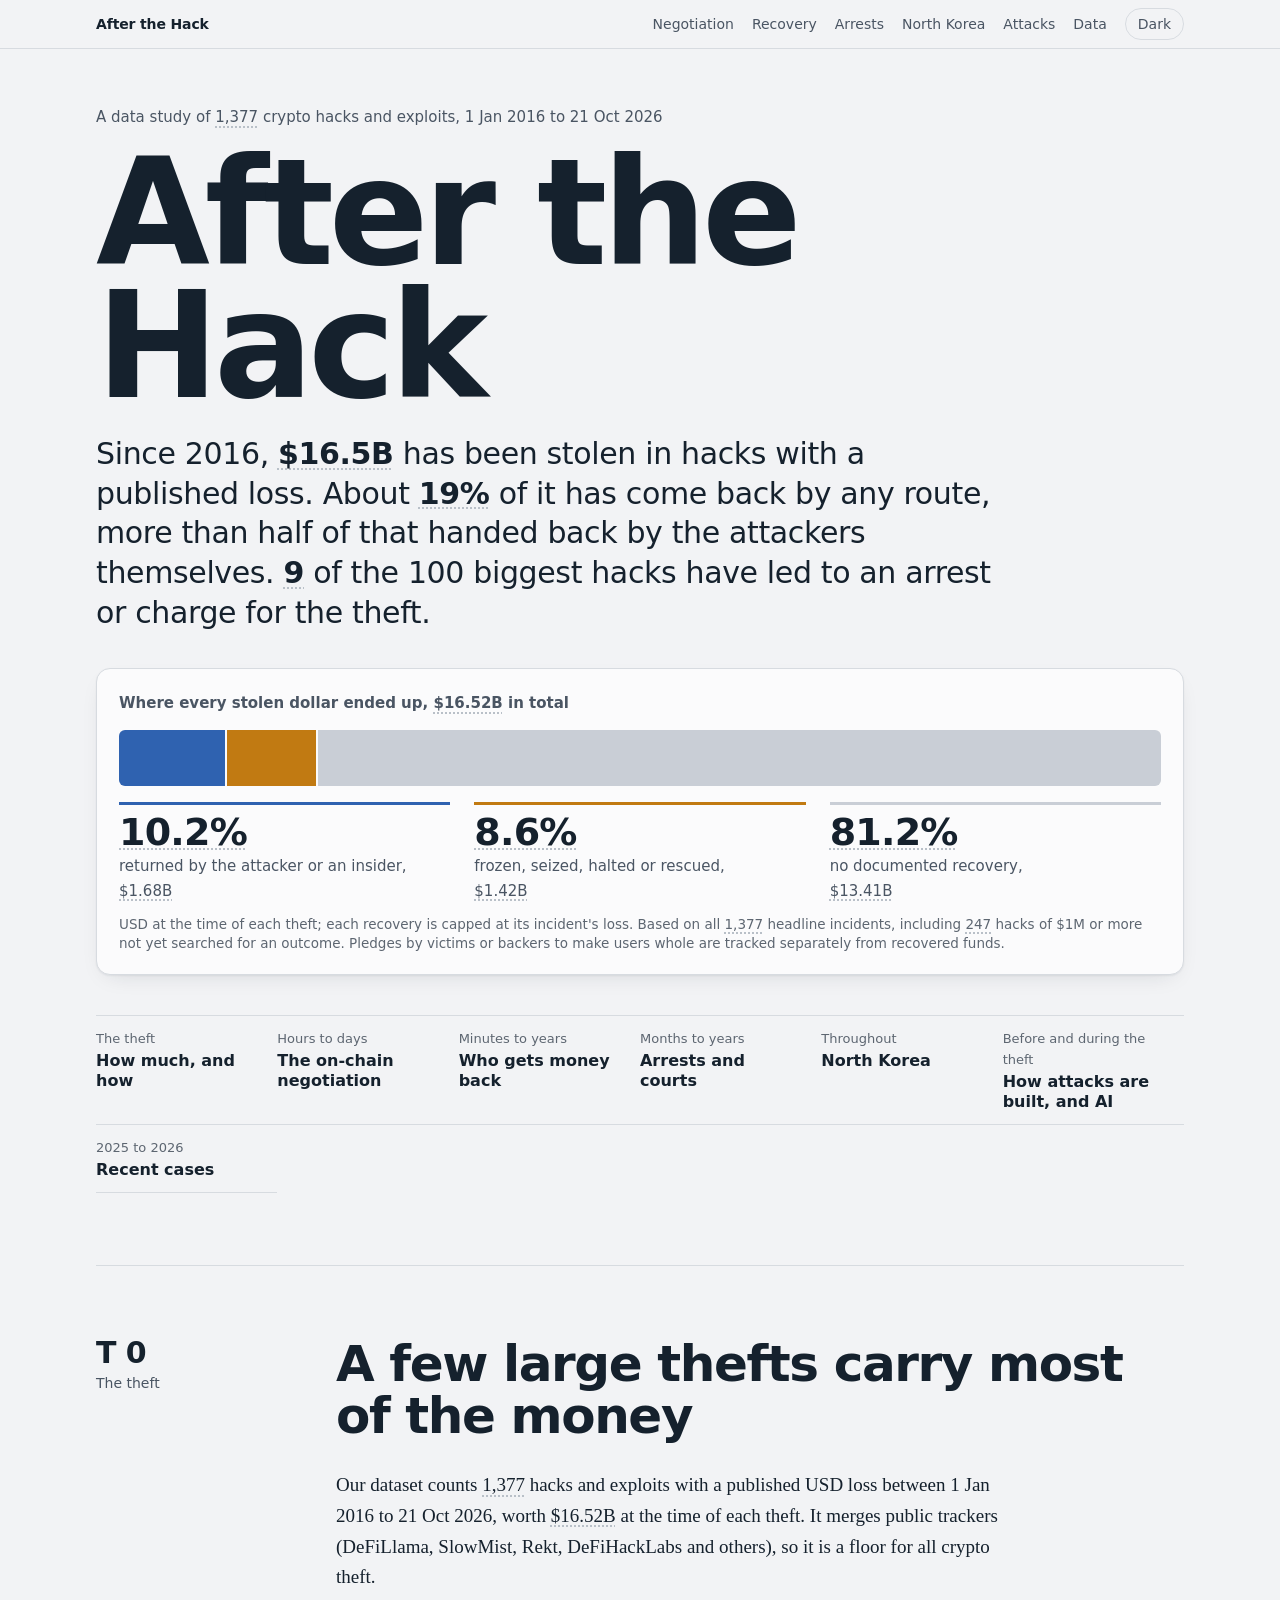
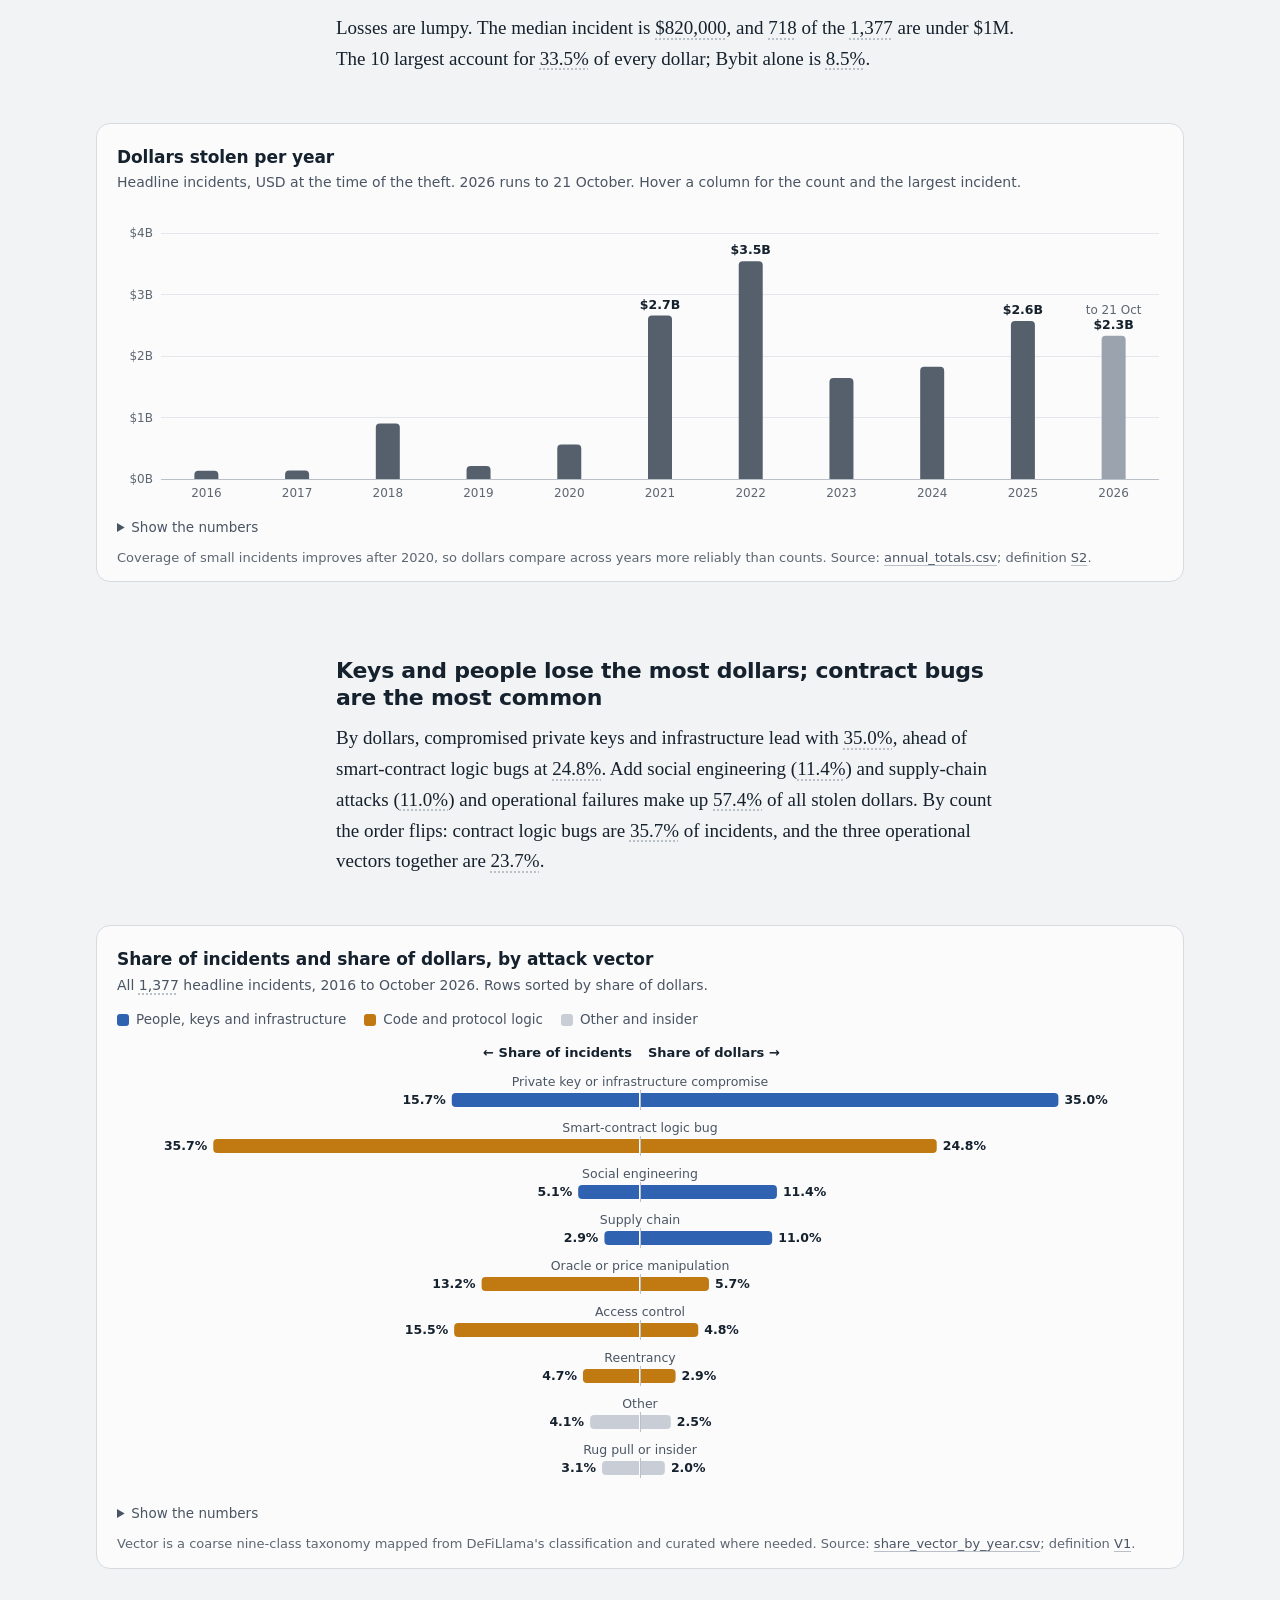
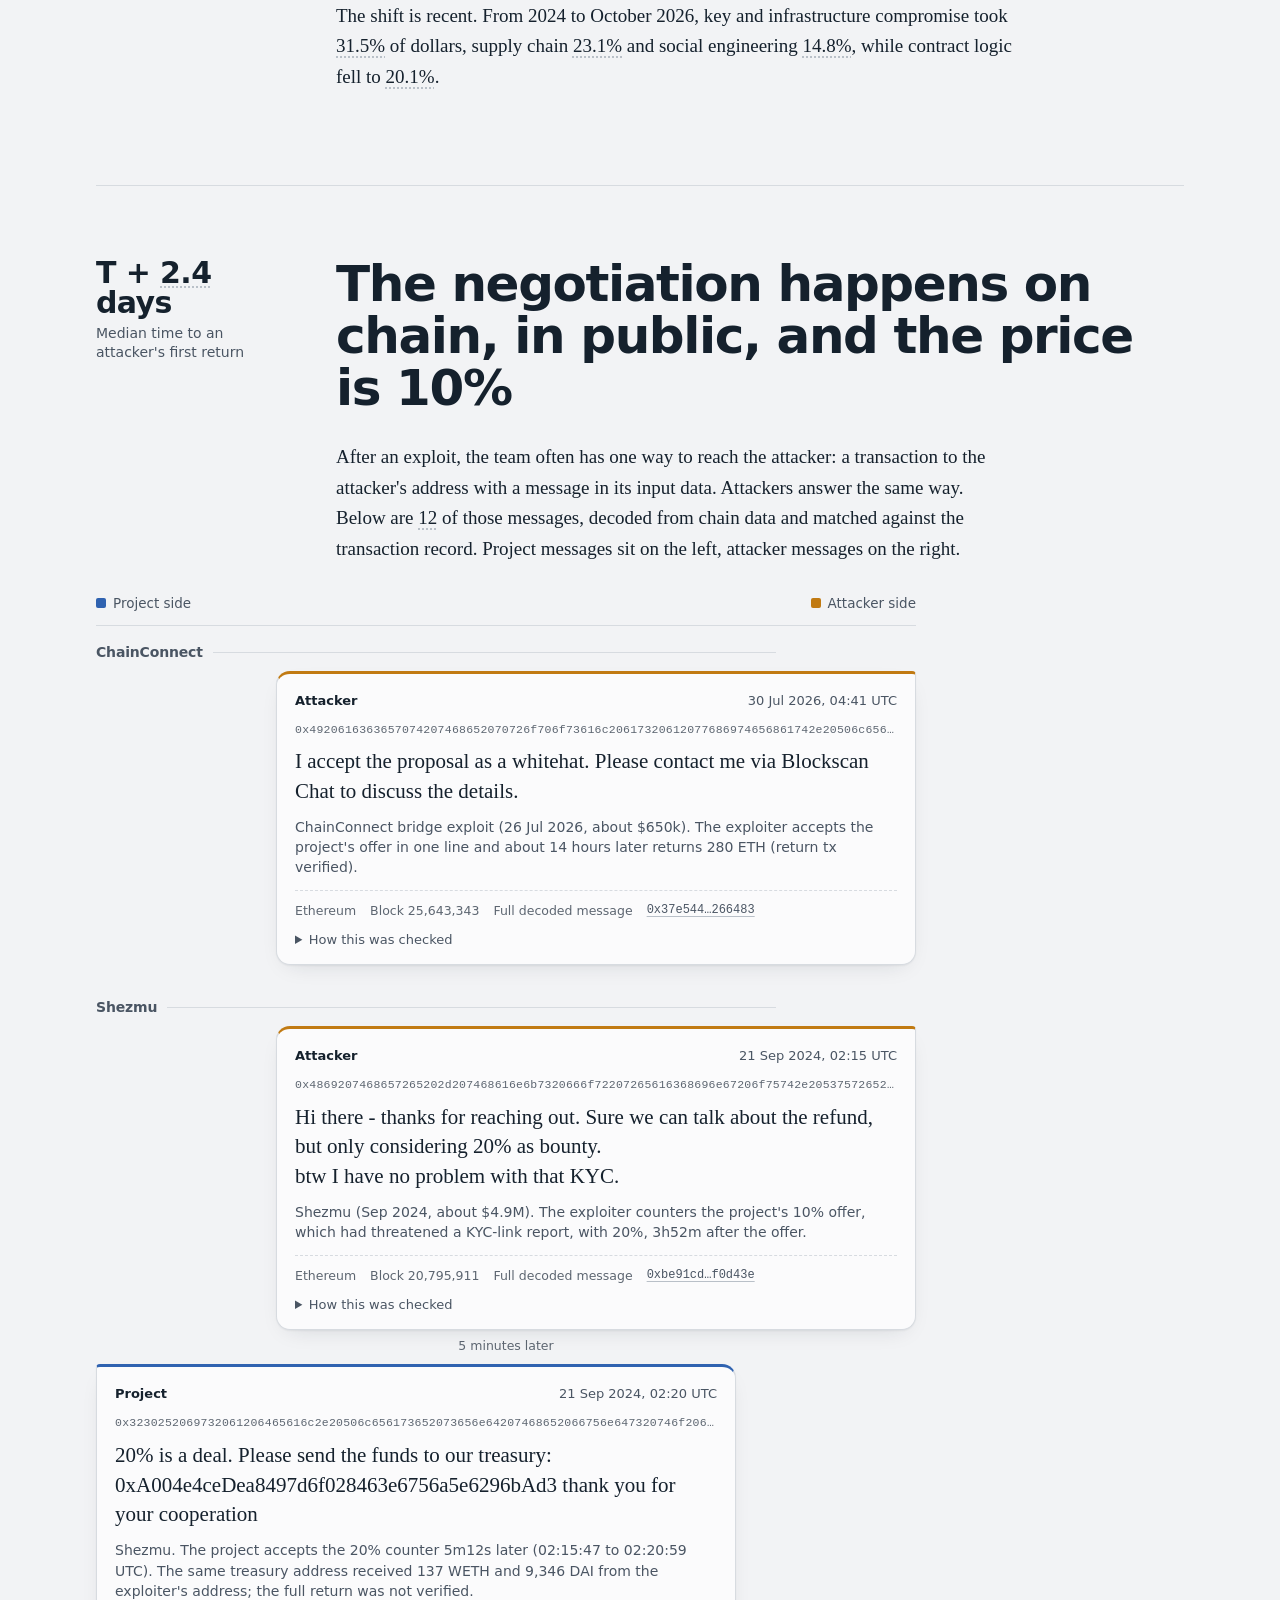
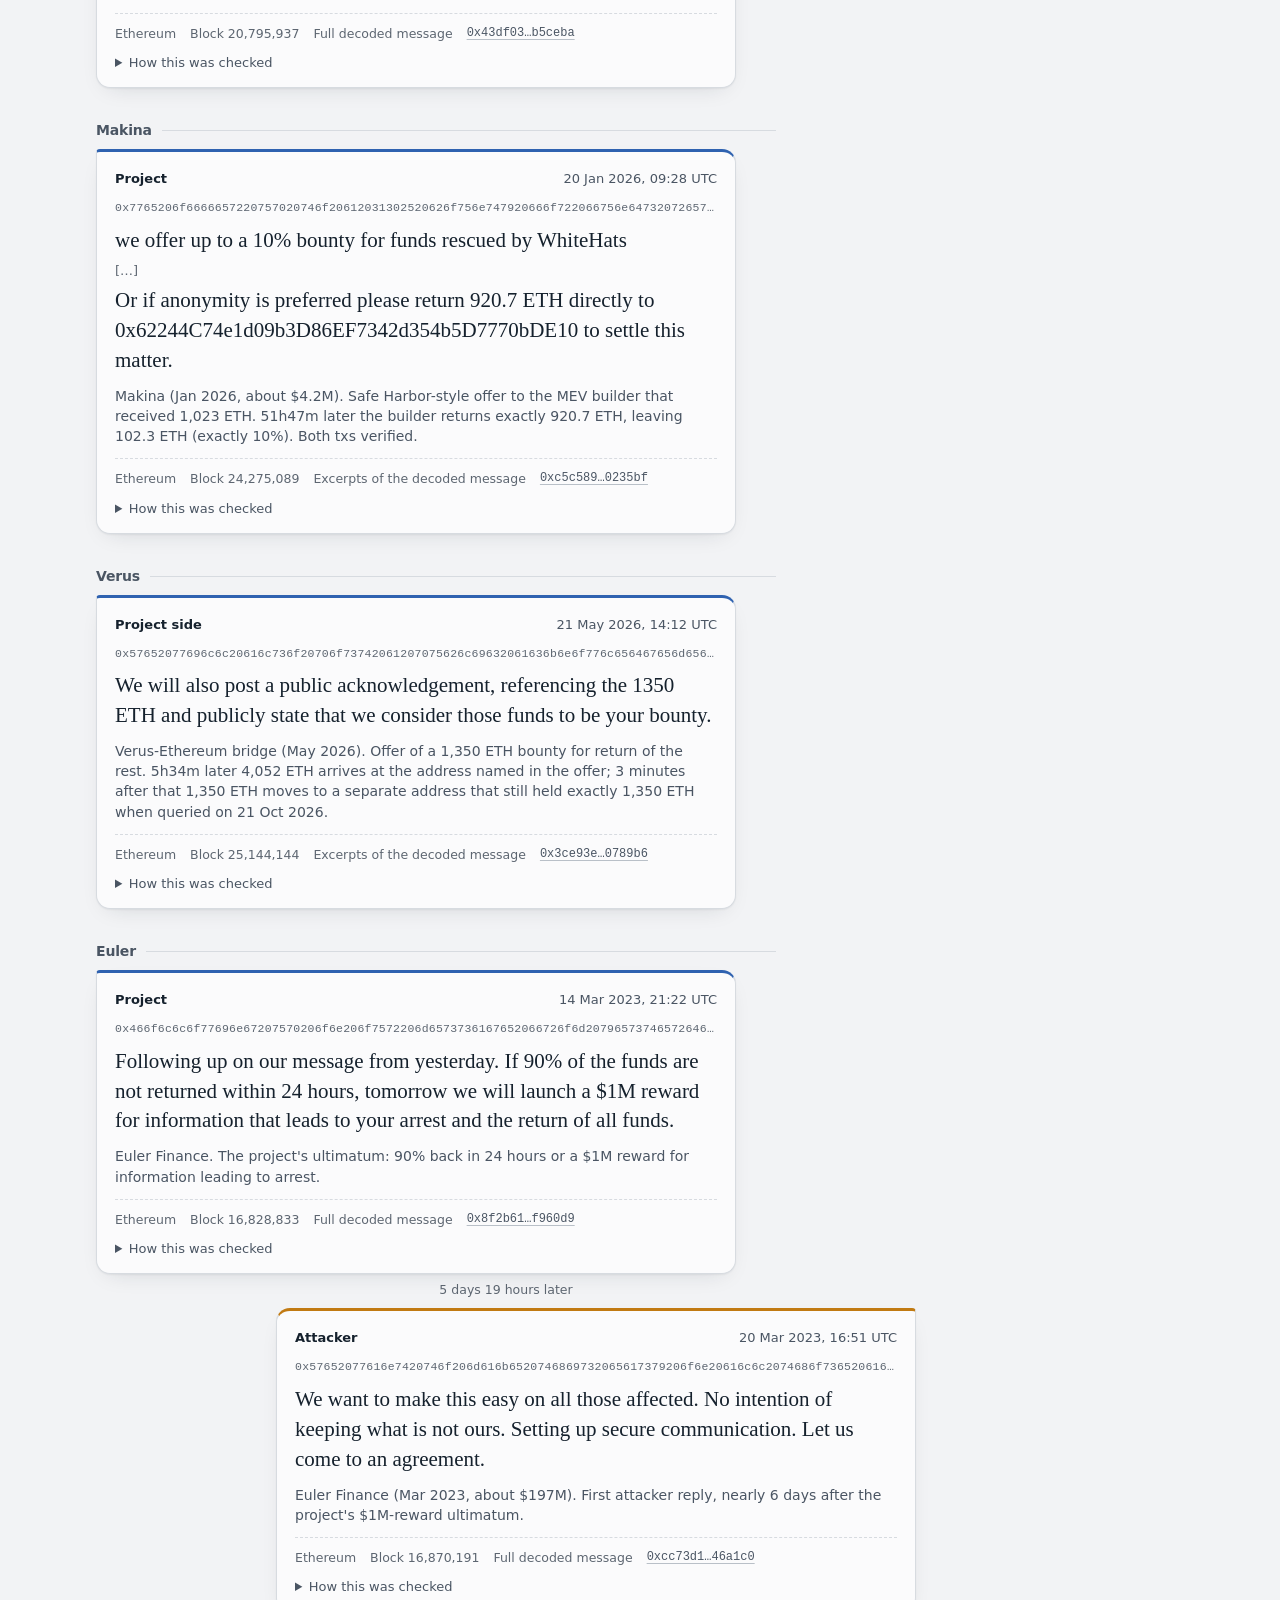
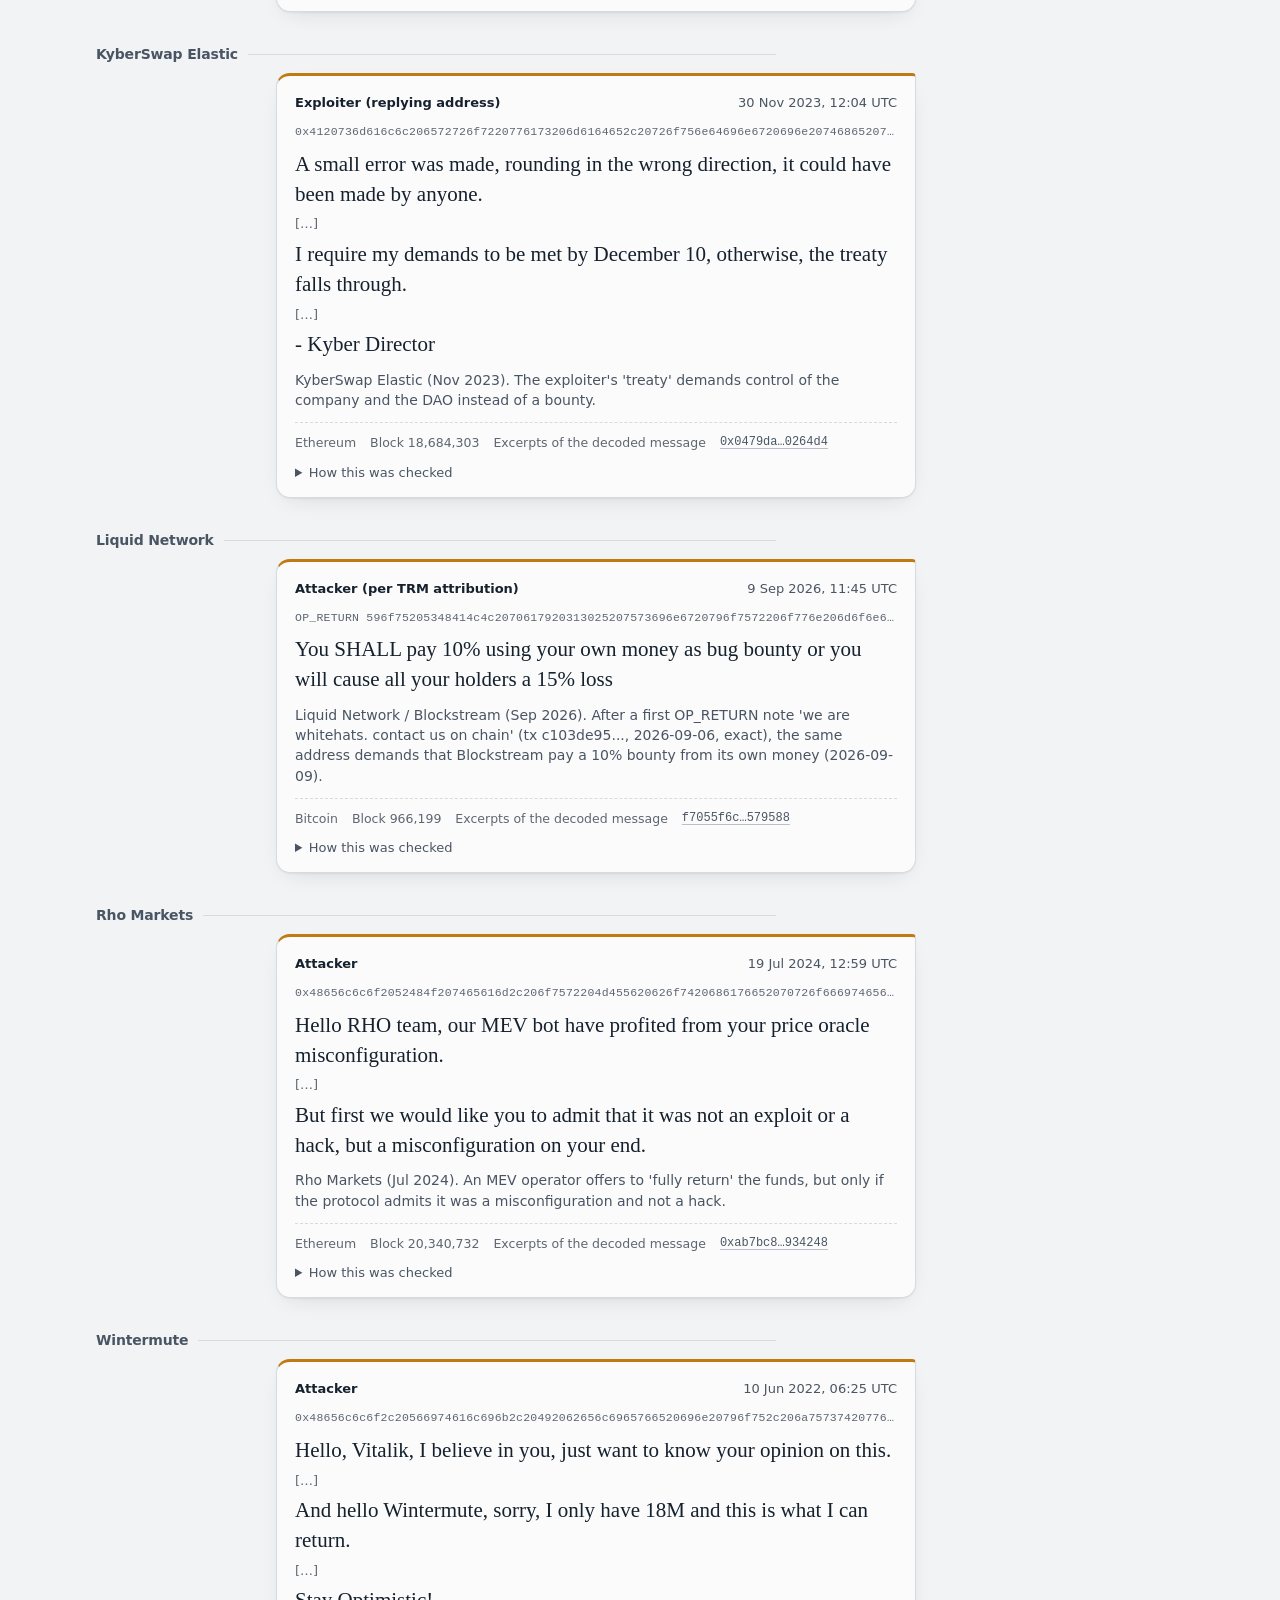
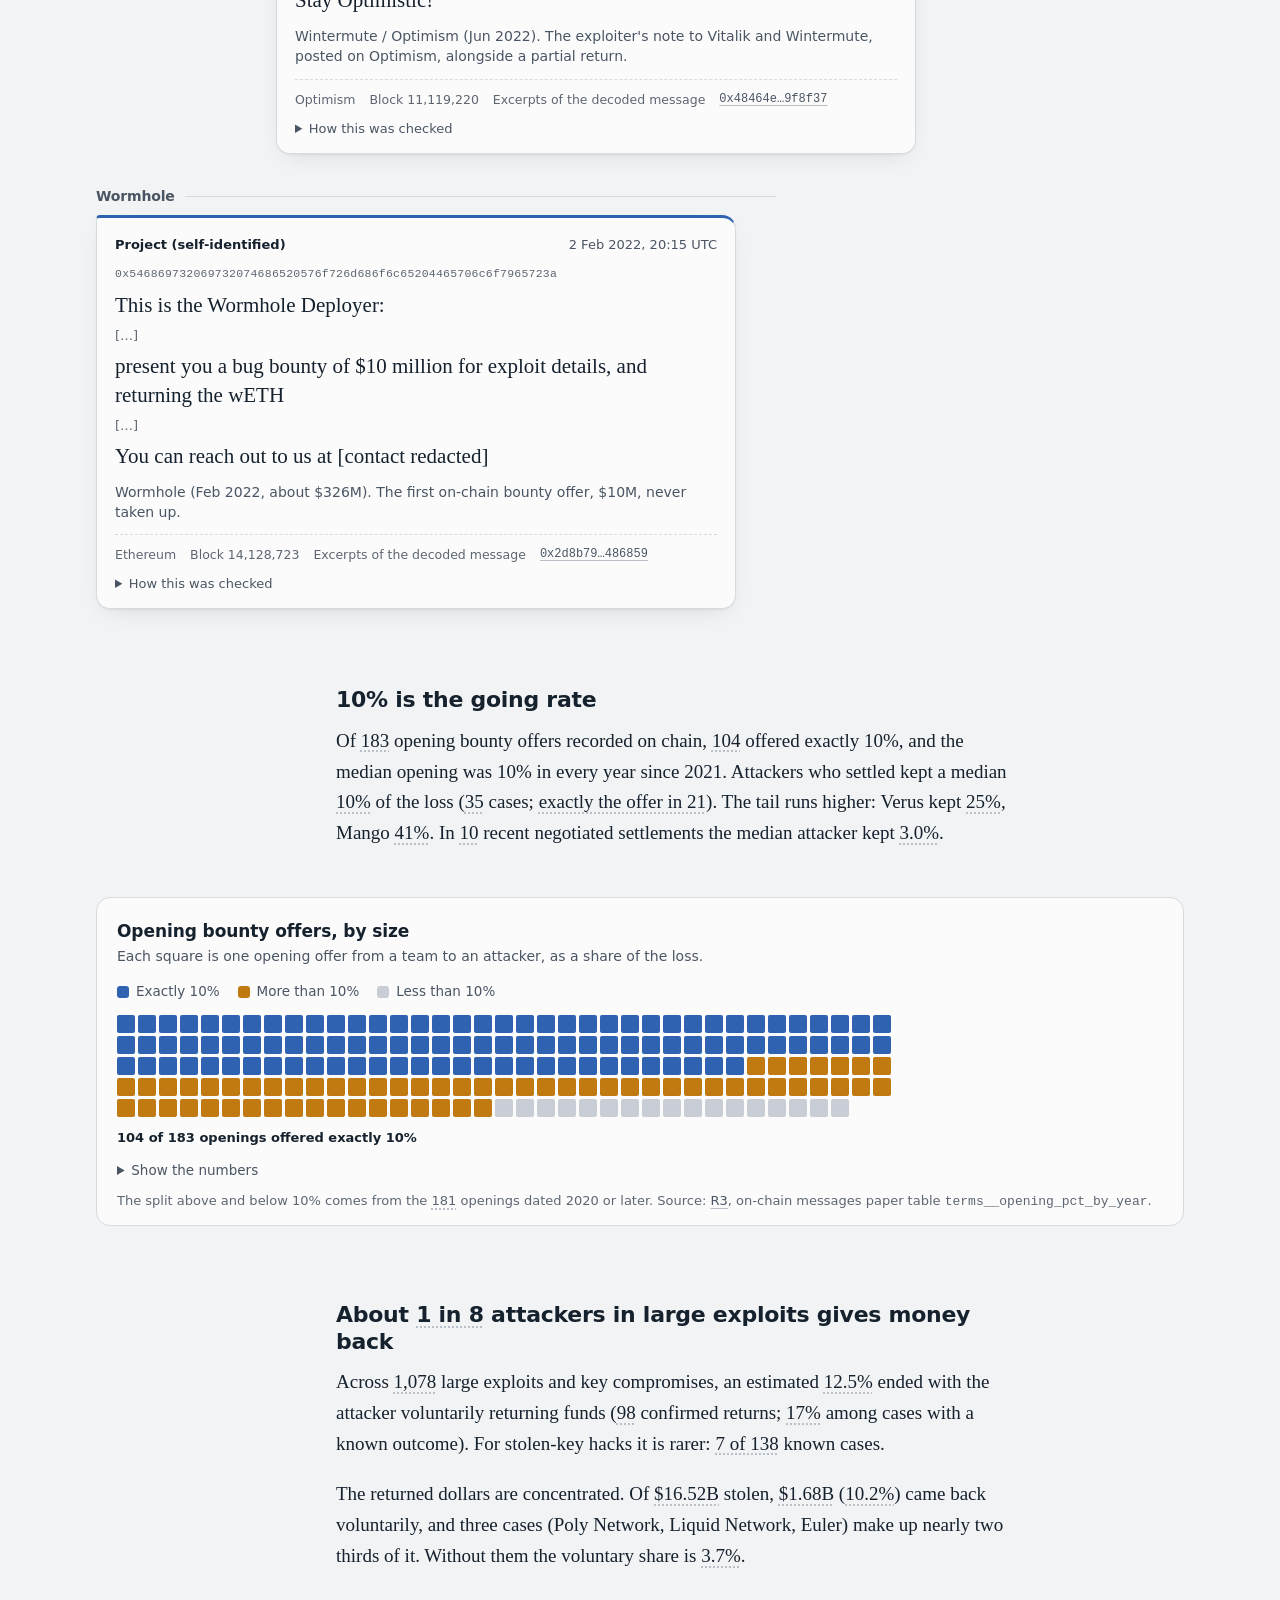
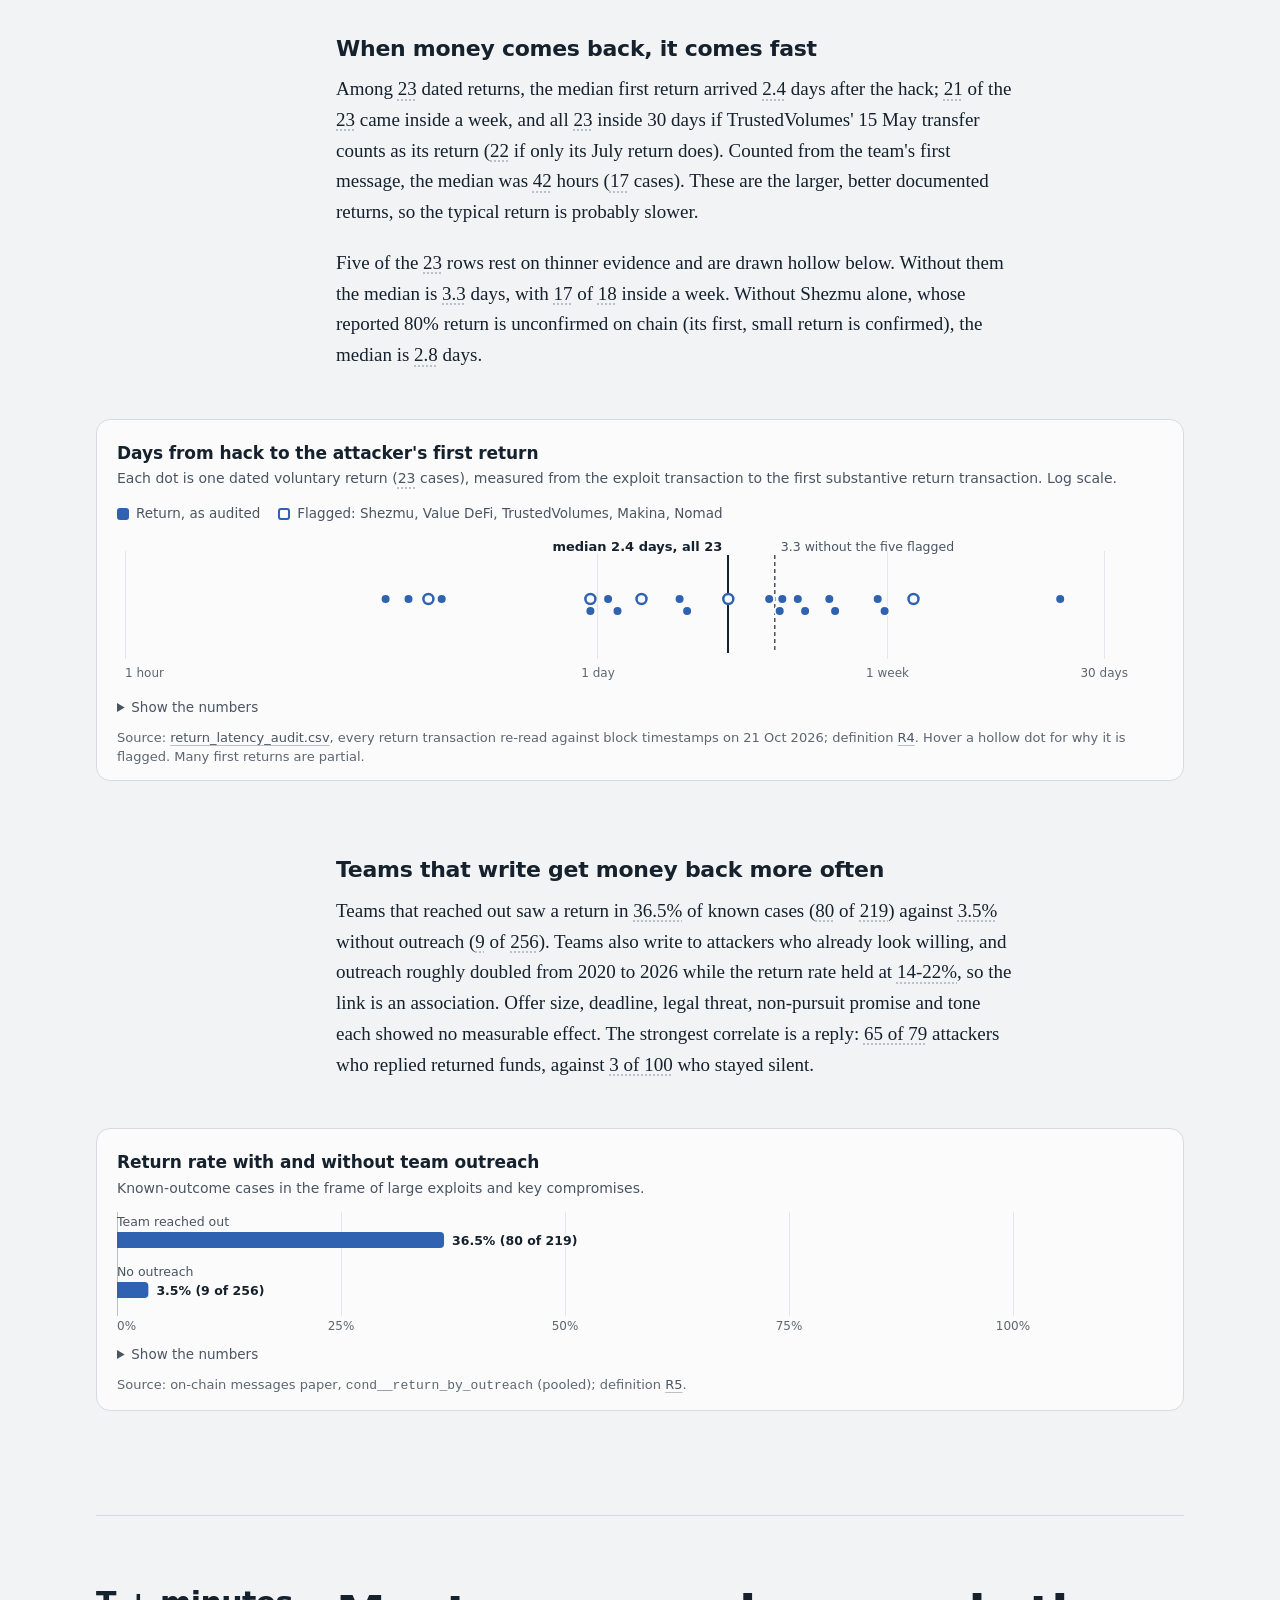
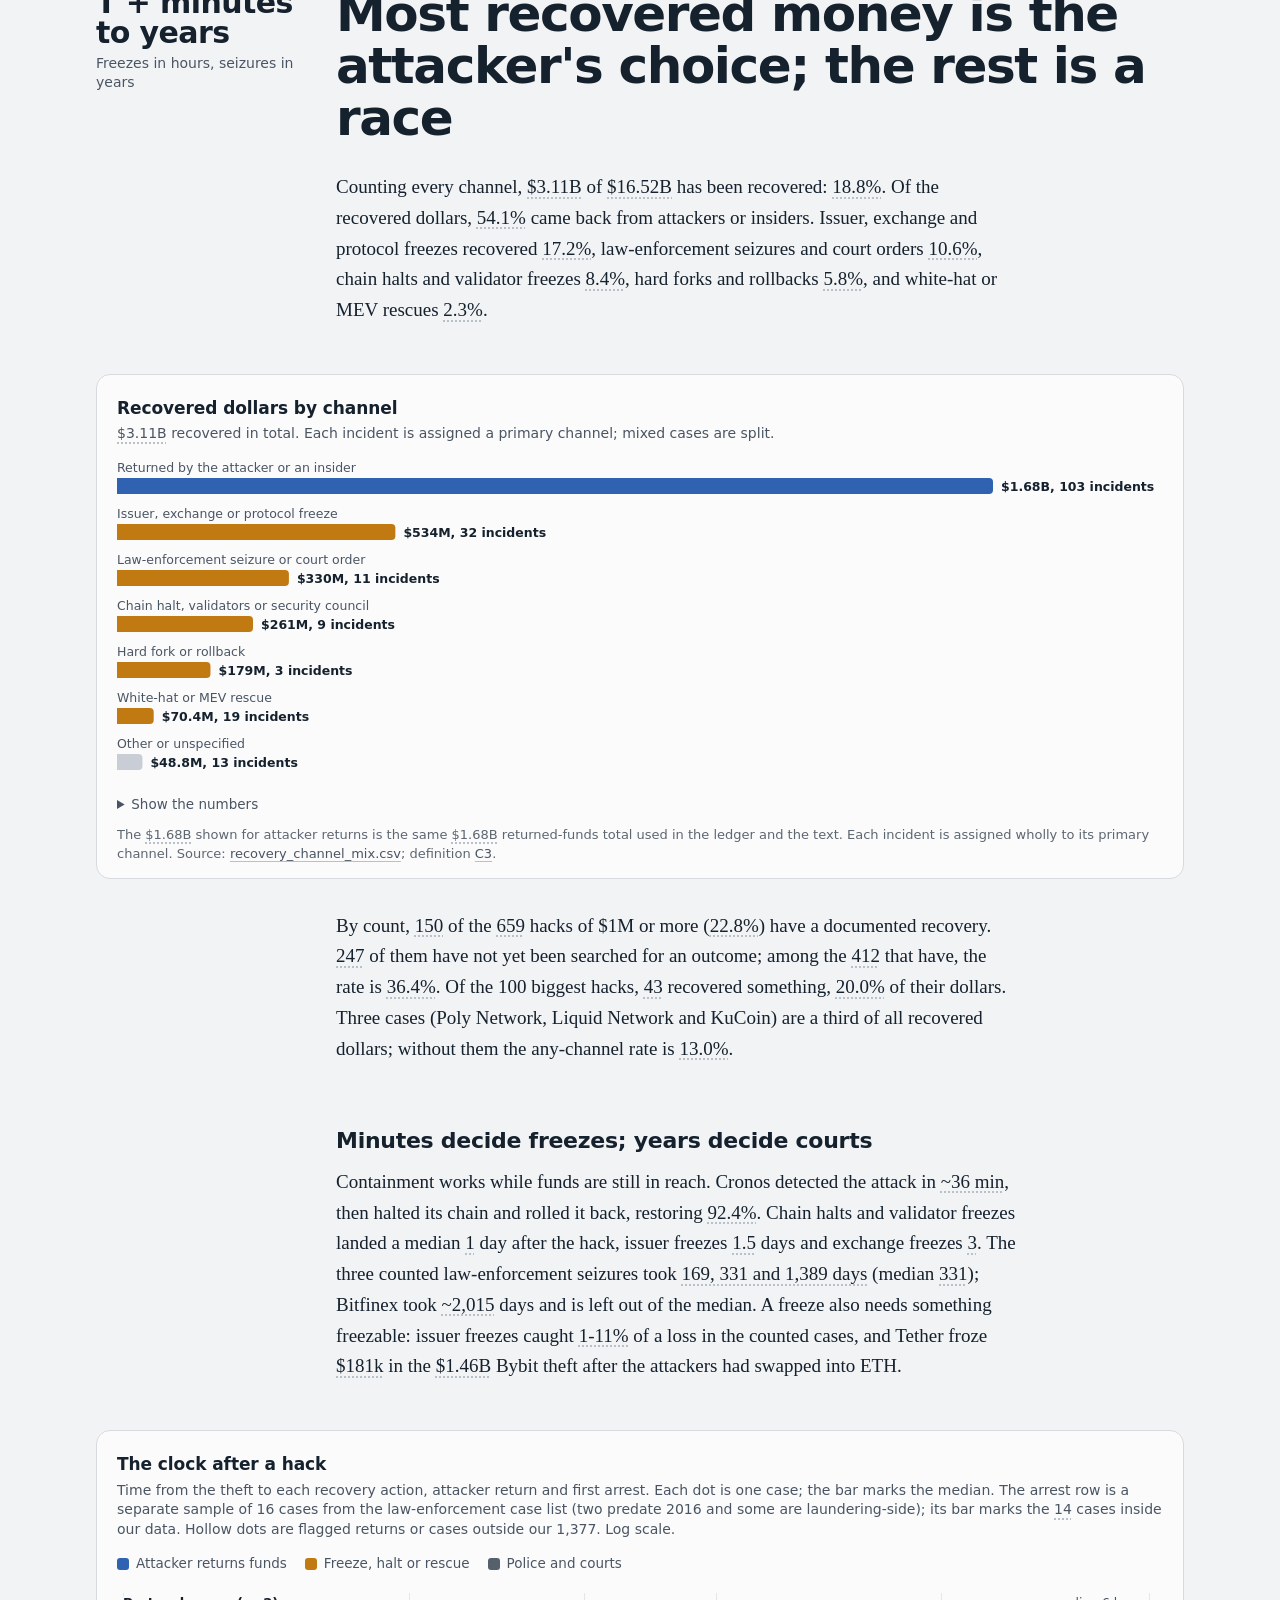
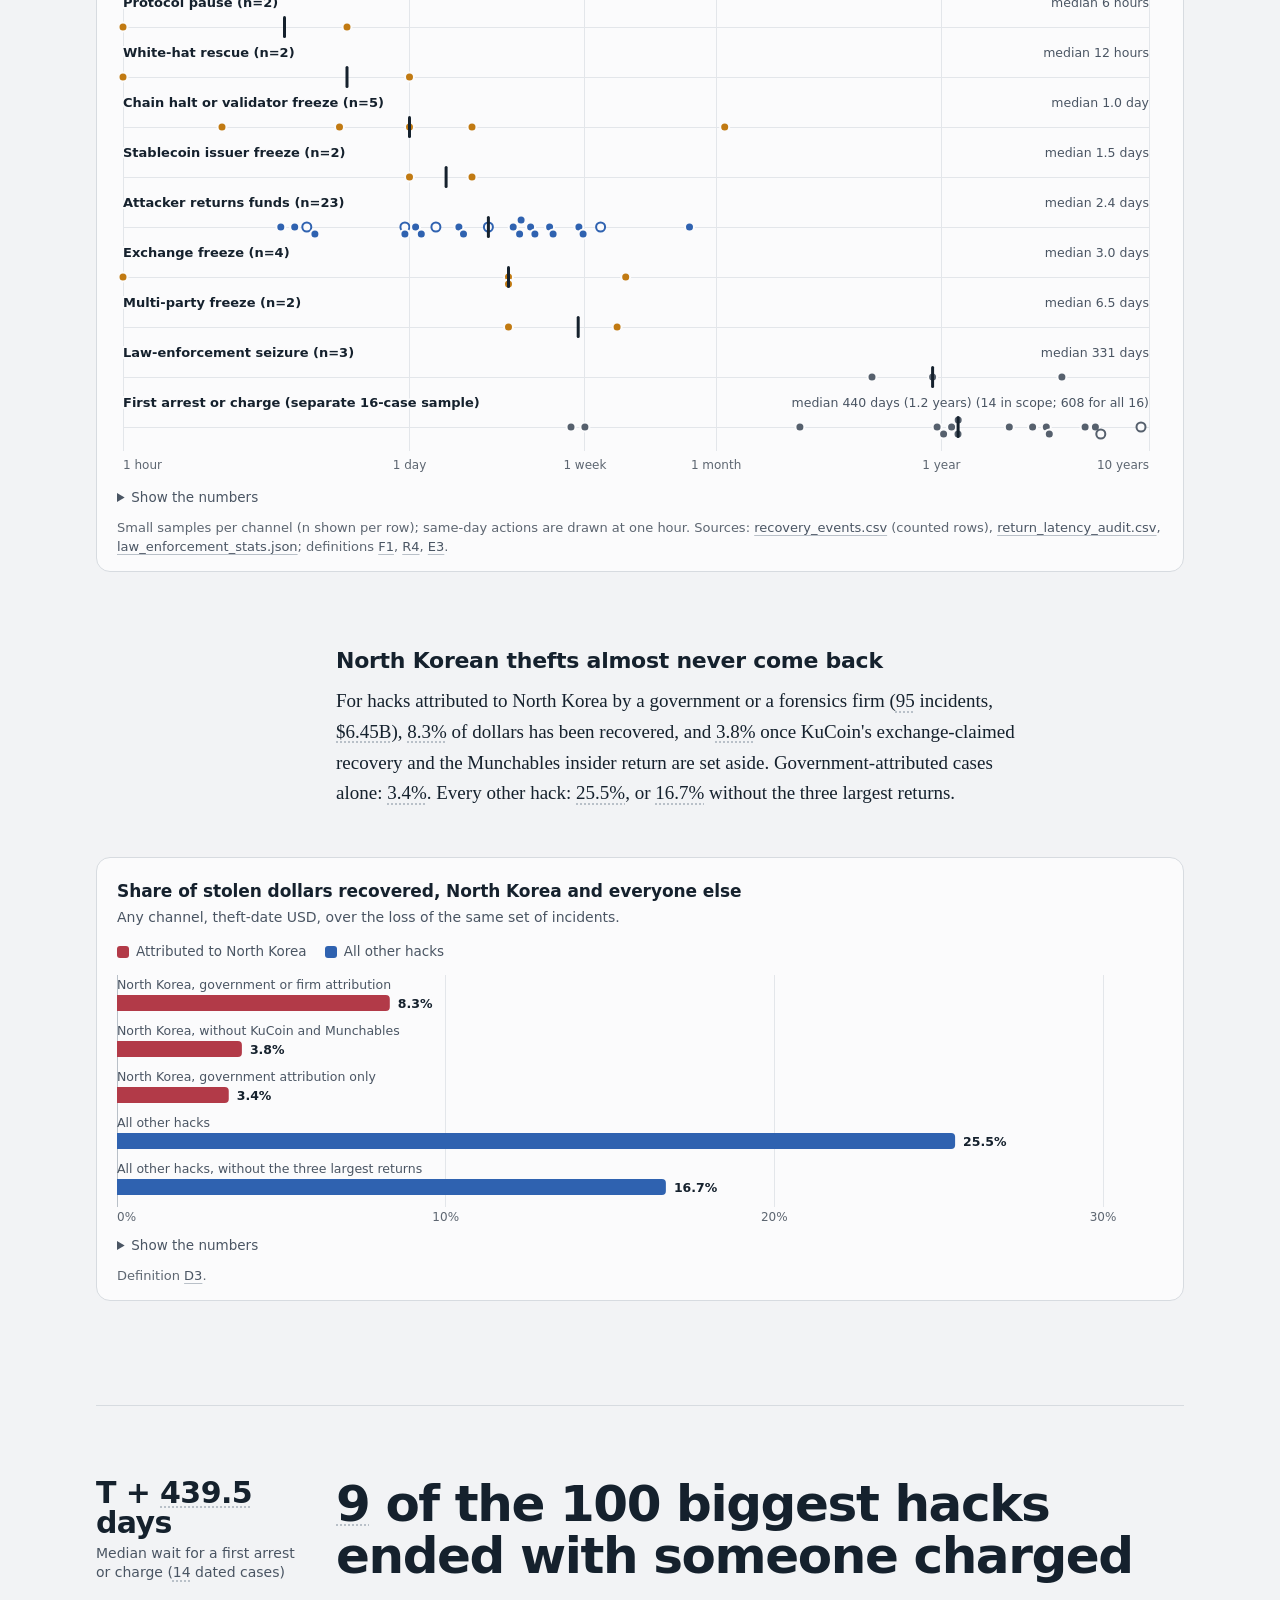
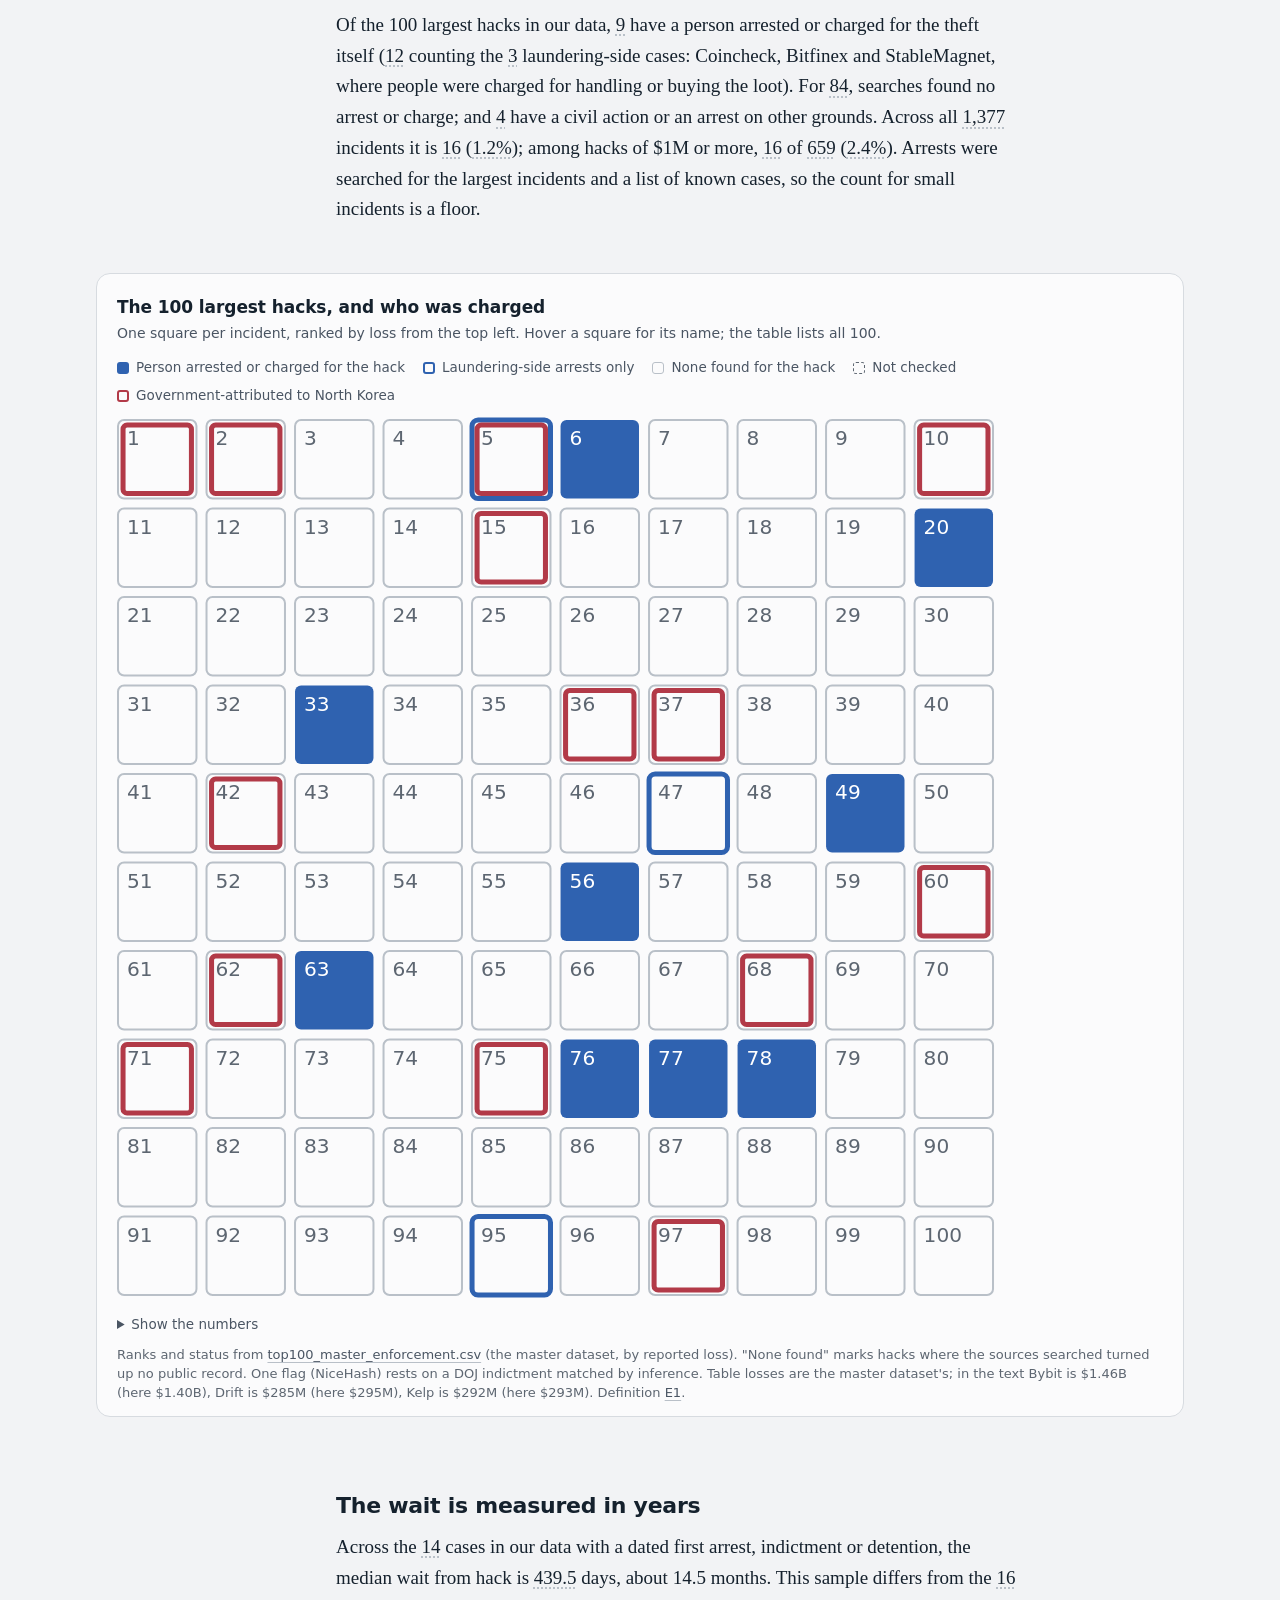
==== site/index.html @ 3e2a48d4 "After the Hack: paper, site, thread, cards and public data" ====
<!doctype html>
<html lang="en">
<head>
<meta charset="utf-8">
<meta name="viewport" content="width=device-width, initial-scale=1">
<title>After the Hack</title>
<meta name="description" content="What actually happens to stolen crypto: returns, freezes, arrests and North Korea, measured across 1,377 hacks from 2016 to October 2026.">
<meta name="color-scheme" content="light dark">
<meta property="og:type" content="website">
<meta property="og:url" content="https://after-the-hack.shadow654.chatgpt.site/">
<meta property="og:title" content="After the Hack">
<meta property="og:description" content="What actually happens to stolen crypto: returns, freezes, arrests and North Korea, measured across 1,377 hacks from 2016 to October 2026.">
<meta property="og:image" content="https://after-the-hack.shadow654.chatgpt.site/assets/og-card.png">
<meta property="og:image:width" content="1200">
<meta property="og:image:height" content="630">
<meta property="og:image:alt" content="After the Hack: a grid of dots, one per hack, with the few that led to an arrest or charge in red.">
<meta name="twitter:card" content="summary_large_image">
<meta name="twitter:title" content="After the Hack">
<meta name="twitter:description" content="What actually happens to stolen crypto: returns, freezes, arrests and North Korea, measured across 1,377 hacks from 2016 to October 2026.">
<meta name="twitter:image" content="https://after-the-hack.shadow654.chatgpt.site/assets/og-card.png">
<script>
  // Apply a saved theme before first paint. Storage can be unavailable; the page works without it.
  try { var t = localStorage.getItem("ath-theme"); if (t === "light" || t === "dark") document.documentElement.setAttribute("data-theme", t); } catch (e) {}
</script>
<link rel="stylesheet" href="assets/style.css">
<link rel="icon" href="data:image/svg+xml,%3Csvg xmlns='http://www.w3.org/2000/svg' viewBox='0 0 32 32'%3E%3Crect width='32' height='32' rx='6' fill='%2315212d'/%3E%3Crect x='6' y='13' width='4' height='6' fill='%235b8fe0'/%3E%3Crect x='11' y='13' width='3' height='6' fill='%23bc7f1a'/%3E%3Crect x='15' y='13' width='11' height='6' fill='%23596473'/%3E%3C/svg%3E">
</head>
<body>
<a class="skip" href="#main">Skip to the story</a>

<header class="bar">
  <div class="wrap">
    <a class="mark" href="#top">After the Hack</a>
    <nav aria-label="Sections">
      <a class="opt" href="#negotiation">Negotiation</a>
      <a class="opt" href="#recovery">Recovery</a>
      <a class="opt" href="#consequences">Arrests</a>
      <a class="opt" href="#dprk">North Korea</a>
      <a class="opt" href="#attack-anatomy">Attacks</a>
      <a href="#methods">Data</a>
      <button class="theme-btn" type="button" id="theme-btn" aria-label="Switch colour theme">Dark</button>
    </nav>
  </div>
</header>

<main id="main">
<p class="sr-only" id="kbd-hint">Numbers with a dotted underline open a definition. Press Tab to reach the first number in each paragraph, Left and Right arrow to move between numbers in a paragraph, Enter to open the definition and move into it, and Escape to close it.</p>
<div class="wrap">

<!-- ================================================================ HERO -->
<section class="hero" id="top" aria-labelledby="title">
  <p class="scope">A data study of <span data-n="S1.n|int"></span> crypto hacks and exploits, <span data-n="meta.period|x"></span></p>
  <h1 id="title">After the Hack</h1>
  <p class="lead">
    Since 2016, <span data-n="S1.total_usd|B1"></span> has been stolen in hacks with a published loss.
    About <span data-n="C1.pct|p0"></span> of it has come back by any route, more than half of that handed back by the attackers themselves.
    <span data-n="E1.top100_strict|int"></span> of the 100 biggest hacks have led to an arrest or charge for the theft.
  </p>

  <div class="ledger" role="group" aria-labelledby="ledger-h">
    <h2 id="ledger-h">Where every stolen dollar ended up, <span data-n="S1.total_usd|B2"></span> in total</h2>
    <div class="ledger-bar" id="ledger-bar" aria-hidden="true"></div>
    <div class="ledger-key">
      <div style="--k: var(--s1)"><b data-n="R2.pct_of_all|p1"></b><span>returned by the attacker or an insider, <span data-n="R2.voluntary_usd|B2"></span></span></div>
      <div style="--k: var(--s2)"><b data-n="C4.master_pct|p1"></b><span>frozen, seized, halted or rescued, <span data-n="C4.master_usd|B2"></span></span></div>
      <div style="--k: var(--lost)"><b data-n="d.unrecovered_pct|p1"></b><span>no documented recovery, <span data-n="d.unrecovered_usd|B2"></span></span></div>
    </div>
    <p class="ledger-note">USD at the time of each theft; each recovery is capped at its incident's loss. Based on all <span data-n="S1.n|int"></span> headline incidents, including <span data-n="d.unchecked_ge1m|int"></span> hacks of $1M or more not yet searched for an outcome. Pledges by victims or backers to make users whole are tracked separately from recovered funds.</p>
  </div>

  <ol class="route" aria-label="The story, in order of time after the hack">
    <li><a href="#scale"><span class="t">The theft</span><span class="h">How much, and how</span></a></li>
    <li><a href="#negotiation"><span class="t">Hours to days</span><span class="h">The on-chain negotiation</span></a></li>
    <li><a href="#recovery"><span class="t">Minutes to years</span><span class="h">Who gets money back</span></a></li>
    <li><a href="#consequences"><span class="t">Months to years</span><span class="h">Arrests and courts</span></a></li>
    <li><a href="#dprk"><span class="t">Throughout</span><span class="h">North Korea</span></a></li>
    <li><a href="#attack-anatomy"><span class="t">Before and during the theft</span><span class="h">How attacks are built, and AI</span></a></li>
    <li><a href="#cases"><span class="t">2025 to 2026</span><span class="h">Recent cases</span></a></li>
  </ol>
</section>

<!-- ================================================================ SCALE -->
<section class="chapter" id="scale" aria-labelledby="scale-h">
  <div class="chapter-head">
    <div class="clock"><span class="t">T 0</span><span class="what">The theft</span></div>
    <h2 id="scale-h">A few large thefts carry most of the money</h2>
  </div>
  <div class="body">
    <div class="prose">
      <p>Our dataset counts <span data-n="S1.n|int"></span> hacks and exploits with a published USD loss between <span data-n="meta.period|x"></span>, worth <span data-n="S1.total_usd|B2"></span> at the time of each theft. It merges public trackers (DeFiLlama, SlowMist, Rekt, DeFiHackLabs and others), so it is a floor for all crypto theft.</p>
      <p>Losses are lumpy. The median incident is <span data-n="S3.median_usd|usd"></span>, and <span data-n="S3.n_under_1m|int"></span> of the <span data-n="S1.n|int"></span> are under $1M. The 10 largest account for <span data-n="S3.top10_pct|p1"></span> of every dollar; Bybit alone is <span data-n="S3.bybit_pct_of_total|p1"></span>.</p>
    </div>

    <figure class="fig full" id="fig-annual">
      <p class="ft">Dollars stolen per year</p>
      <p class="fs">Headline incidents, USD at the time of the theft. 2026 runs to 21 October. Hover a column for the count and the largest incident.</p>
      <div class="chart" data-chart="annual"></div>
      <figcaption>Coverage of small incidents improves after 2020, so dollars compare across years more reliably than counts. Source: <a href="data/annual_totals.csv">annual_totals.csv</a>; definition <a href="#def-S2">S2</a>.</figcaption>
    </figure>

    <h3>Keys and people lose the most dollars; contract bugs are the most common</h3>
    <div class="prose">
      <p>By dollars, compromised private keys and infrastructure lead with <span data-n="V1.pct_dollars.private-key/compromised-infra|p1"></span>, ahead of smart-contract logic bugs at <span data-n="V1.pct_dollars.smart-contract logic|p1"></span>. Add social engineering (<span data-n="V1.pct_dollars.social-engineering|p1"></span>) and supply-chain attacks (<span data-n="V1.pct_dollars.supply-chain|p1"></span>) and operational failures make up <span data-n="V1.operational_share_pct|p1"></span> of all stolen dollars. By count the order flips: contract logic bugs are <span data-n="V1.pct_count.smart-contract logic|p1"></span> of incidents, and the three operational vectors together are <span data-n="d.operational_count_pct|p1"></span>.</p>
    </div>

    <figure class="fig full" id="fig-vectors">
      <p class="ft">Share of incidents and share of dollars, by attack vector</p>
      <p class="fs">All <span data-n="S1.n|int"></span> headline incidents, 2016 to October 2026. Rows sorted by share of dollars.</p>
      <ul class="legend">
        <li><i style="--c: var(--s1)"></i>People, keys and infrastructure</li>
        <li><i style="--c: var(--s2)"></i>Code and protocol logic</li>
        <li><i style="--c: var(--lost)"></i>Other and insider</li>
      </ul>
      <div class="chart" data-chart="vectors"></div>
      <figcaption>Vector is a coarse nine-class taxonomy mapped from DeFiLlama's classification and curated where needed. Source: <a href="data/share_vector_by_year.csv">share_vector_by_year.csv</a>; definition <a href="#def-V1">V1</a>.</figcaption>
    </figure>

    <div class="prose">
      <p>The shift is recent. From 2024 to October 2026, key and infrastructure compromise took <span data-n="V3.pct_2024_2026.private-key/compromised-infra|p1"></span> of dollars, supply chain <span data-n="V3.pct_2024_2026.supply-chain|p1"></span> and social engineering <span data-n="V3.pct_2024_2026.social-engineering|p1"></span>, while contract logic fell to <span data-n="V3.pct_2024_2026.smart-contract logic|p1"></span>.</p>
    </div>
  </div>
</section>

<!-- ================================================================ NEGOTIATION -->
<section class="chapter" id="negotiation" aria-labelledby="neg-h">
  <div class="chapter-head">
    <div class="clock"><span class="t">T + <span data-n="R4.median_days_from_incident|d1"></span> days</span><span class="what">Median time to an attacker's first return</span></div>
    <h2 id="neg-h">The negotiation happens on chain, in public, and the price is 10%</h2>
  </div>
  <div class="body">
    <div class="prose">
      <p>After an exploit, the team often has one way to reach the attacker: a transaction to the attacker's address with a message in its input data. Attackers answer the same way. Below are <span data-n="d.quotes_n|int"></span> of those messages, decoded from chain data and matched against the transaction record. Project messages sit on the left, attacker messages on the right.</p>
    </div>
    <div class="full">
      <div class="thread-key" aria-hidden="true"><span style="--c: var(--s1)">Project side</span><span style="--c: var(--s2)">Attacker side</span></div>
      <div class="thread" id="thread"></div>
    </div>

    <h3>10% is the going rate</h3>
    <div class="prose">
      <p>Of <span data-n="R3.openings_n|int"></span> opening bounty offers recorded on chain, <span data-n="R3.openings_exactly_10|int"></span> offered exactly 10%, and the median opening was 10% in every year since 2021. Attackers who settled kept a median <span data-n="R3.kept_median_pct|p0"></span> of the loss (<span data-n="R3.kept_n|int"></span> cases; <span data-n="f.kept_offer_exact|x"></span>). The tail runs higher: Verus kept <span data-n="f.verus_kept|x"></span>, Mango <span data-n="f.mango_kept|x"></span>. In <span data-n="R3.recent_sample_n|int"></span> recent negotiated settlements the median attacker kept <span data-n="R3.recent_sample_retained_median_pct|p1"></span>.</p>
    </div>
    <figure class="fig full">
      <p class="ft">Opening bounty offers, by size</p>
      <p class="fs">Each square is one opening offer from a team to an attacker, as a share of the loss.</p>
      <ul class="legend">
        <li><i style="--c: var(--s1)"></i>Exactly 10%</li>
        <li><i style="--c: var(--s2)"></i>More than 10%</li>
        <li><i style="--c: var(--lost)"></i>Less than 10%</li>
      </ul>
      <div class="chart" data-chart="openings"></div>
      <figcaption>The split above and below 10% comes from the <span data-n="d.openings_table_n|int"></span> openings dated 2020 or later. Source: <a href="#def-R3">R3</a>, on-chain messages paper table <code>terms__opening_pct_by_year</code>.</figcaption>
    </figure>

    <h3>About <span data-n="R1.paper_rate|in"></span> attackers in large exploits gives money back</h3>
    <div class="prose">
      <p>Across <span data-n="R1.paper_frame_n|int"></span> large exploits and key compromises, an estimated <span data-n="R1.paper_rate|fp1"></span> ended with the attacker voluntarily returning funds (<span data-n="R1.paper_returns|int"></span> confirmed returns; <span data-n="R1.paper_known_rate|fp0"></span> among cases with a known outcome). For stolen-key hacks it is rarer: <span data-n="f.key_known_cases|x"></span> known cases.</p>
      <p>The returned dollars are concentrated. Of <span data-n="S1.total_usd|B2"></span> stolen, <span data-n="R2.voluntary_usd|B2"></span> (<span data-n="R2.pct_of_all|p1"></span>) came back voluntarily, and three cases (Poly Network, Liquid Network, Euler) make up nearly two thirds of it. Without them the voluntary share is <span data-n="R2.pct_ex_top3_numerator|p1"></span>.</p>
    </div>

    <h3>When money comes back, it comes fast</h3>
    <div class="prose">
      <p>Among <span data-n="R4.n_dated|int"></span> dated returns, the median first return arrived <span data-n="R4.median_days_from_incident|d1"></span> days after the hack; <span data-n="R4.within_7d|int"></span> of the <span data-n="R4.n_dated|int"></span> came inside a week, and all <span data-n="R4.n_dated|int"></span> inside 30 days if TrustedVolumes' 15 May transfer counts as its return (<span data-n="R4.within_30d_if_trustedvolumes_july|int"></span> if only its July return does). Counted from the team's first message, the median was <span data-n="R4.median_hours_from_first_message|int"></span> hours (<span data-n="R4.n_from_message|int"></span> cases). These are the larger, better documented returns, so the typical return is probably slower.</p>
      <p>Five of the <span data-n="R4.n_dated|int"></span> rows rest on thinner evidence and are drawn hollow below. Without them the median is <span data-n="R4.median_days_strict_18|d1"></span> days, with <span data-n="R4.within_7d_strict_18|int"></span> of <span data-n="d.return_strict_n|int"></span> inside a week. Without Shezmu alone, whose reported 80% return is unconfirmed on chain (its first, small return is confirmed), the median is <span data-n="R4.median_days_excl_shezmu|d1"></span> days.</p>
    </div>
    <figure class="fig full">
      <p class="ft">Days from hack to the attacker's first return</p>
      <p class="fs">Each dot is one dated voluntary return (<span data-n="R4.n_dated|int"></span> cases), measured from the exploit transaction to the first substantive return transaction. Log scale.</p>
      <ul class="legend">
        <li><i style="--c: var(--s1)"></i>Return, as audited</li>
        <li><i class="hollow" style="--c: var(--s1)"></i>Flagged: Shezmu, Value DeFi, TrustedVolumes, Makina, Nomad</li>
      </ul>
      <div class="chart" data-chart="returns"></div>
      <figcaption>Source: <a href="data/return_latency_audit.csv">return_latency_audit.csv</a>, every return transaction re-read against block timestamps on 21 Oct 2026; definition <a href="#def-R4">R4</a>. Hover a hollow dot for why it is flagged. Many first returns are partial.</figcaption>
    </figure>

    <h3>Teams that write get money back more often</h3>
    <div class="prose">
      <p>Teams that reached out saw a return in <span data-n="R5.outreach_return_pct|p1"></span> of known cases (<span data-n="d.outreach_yes_returned|int"></span> of <span data-n="d.outreach_yes_known|int"></span>) against <span data-n="R5.no_outreach_return_pct|p1"></span> without outreach (<span data-n="d.outreach_no_returned|int"></span> of <span data-n="d.outreach_no_known|int"></span>). Teams also write to attackers who already look willing, and outreach roughly doubled from 2020 to 2026 while the return rate held at <span data-n="f.returns_band|x"></span>, so the link is an association. Offer size, deadline, legal threat, non-pursuit promise and tone each showed no measurable effect. The strongest correlate is a reply: <span data-n="f.reply_return|x"></span> attackers who replied returned funds, against <span data-n="f.reply_silent|x"></span> who stayed silent.</p>
    </div>
    <figure class="fig full">
      <p class="ft">Return rate with and without team outreach</p>
      <p class="fs">Known-outcome cases in the frame of large exploits and key compromises.</p>
      <div class="chart" data-chart="outreach"></div>
      <figcaption>Source: on-chain messages paper, <code>cond__return_by_outreach</code> (pooled); definition <a href="#def-R5">R5</a>.</figcaption>
    </figure>
  </div>
</section>

<!-- ================================================================ RECOVERY -->
<section class="chapter" id="recovery" aria-labelledby="rec-h">
  <div class="chapter-head">
    <div class="clock"><span class="t">T + minutes to years</span><span class="what">Freezes in hours, seizures in years</span></div>
    <h2 id="rec-h">Most recovered money is the attacker's choice; the rest is a race</h2>
  </div>
  <div class="body">
    <div class="prose">
      <p>Counting every channel, <span data-n="C1.recovered_usd|B2"></span> of <span data-n="S1.total_usd|B2"></span> has been recovered: <span data-n="C1.pct|p1"></span>. Of the recovered dollars, <span data-n="C3.channels.0.pct|p1"></span> came back from attackers or insiders. Issuer, exchange and protocol freezes recovered <span data-n="C3.channels.1.pct|p1"></span>, law-enforcement seizures and court orders <span data-n="C3.channels.2.pct|p1"></span>, chain halts and validator freezes <span data-n="C3.channels.3.pct|p1"></span>, hard forks and rollbacks <span data-n="C3.channels.4.pct|p1"></span>, and white-hat or MEV rescues <span data-n="C3.channels.5.pct|p1"></span>.</p>
    </div>
    <figure class="fig full">
      <p class="ft">Recovered dollars by channel</p>
      <p class="fs"><span data-n="C1.recovered_usd|B2"></span> recovered in total. Each incident is assigned a primary channel; mixed cases are split.</p>
      <div class="chart" data-chart="channels"></div>
      <figcaption>The <span data-n="C3.channels.0.usd|B2"></span> shown for attacker returns is the same <span data-n="R2.voluntary_usd|B2"></span> returned-funds total used in the ledger and the text. Each incident is assigned wholly to its primary channel. Source: <a href="data/recovery_channel_mix.csv">recovery_channel_mix.csv</a>; definition <a href="#def-C3">C3</a>.</figcaption>
    </figure>
    <div class="prose">
      <p>By count, <span data-n="C2.documented|int"></span> of the <span data-n="C2.n_ge1m|int"></span> hacks of $1M or more (<span data-n="C2.pct|p1"></span>) have a documented recovery. <span data-n="d.unchecked_ge1m|int"></span> of them have not yet been searched for an outcome; among the <span data-n="C2.checked|int"></span> that have, the rate is <span data-n="C2.pct_checked|p1"></span>. Of the 100 biggest hacks, <span data-n="C2.top100.0|int"></span> recovered something, <span data-n="C2.top100.1|p1"></span> of their dollars. Three cases (Poly Network, Liquid Network and KuCoin) are a third of all recovered dollars; without them the any-channel rate is <span data-n="C1.pct_ex_top3|p1"></span>.</p>
    </div>

    <h3>Minutes decide freezes; years decide courts</h3>
    <div class="prose">
      <p>Containment works while funds are still in reach. Cronos detected the attack in <span data-n="f.cronos_minutes|x"></span>, then halted its chain and rolled it back, restoring <span data-n="f.cronos_pct|x"></span>. Chain halts and validator freezes landed a median <span data-n="F1.median_days.chain_intervention|d0"></span> day after the hack, issuer freezes <span data-n="F1.median_days.stablecoin_issuer_freeze|d1"></span> days and exchange freezes <span data-n="F1.median_days.exchange_freeze|d0"></span>. The three counted law-enforcement seizures took <span data-n="f.le_range|x"></span> (median <span data-n="F1.median_days.law_enforcement_seizure|int"></span>); Bitfinex took <span data-n="f.bitfinex_days|x"></span> days and is left out of the median. A freeze also needs something freezable: issuer freezes caught <span data-n="f.issuer_freeze_range|x"></span> of a loss in the counted cases, and Tether froze <span data-n="f.bybit_tether|x"></span> in the <span data-n="M2.loss_usd|B2"></span> Bybit theft after the attackers had swapped into ETH.</p>
    </div>
    <figure class="fig full">
      <p class="ft">The clock after a hack</p>
      <p class="fs">Time from the theft to each recovery action, attacker return and first arrest. Each dot is one case; the bar marks the median. The arrest row is a separate sample of 16 cases from the law-enforcement case list (two predate 2016 and some are laundering-side); its bar marks the <span data-n="E3.n_2016_plus_in_headline_scope|int"></span> cases inside our data. Hollow dots are flagged returns or cases outside our 1,377. Log scale.</p>
      <ul class="legend">
        <li><i style="--c: var(--s1)"></i>Attacker returns funds</li>
        <li><i style="--c: var(--s2)"></i>Freeze, halt or rescue</li>
        <li><i style="--c: var(--stolen)"></i>Police and courts</li>
      </ul>
      <div class="chart" data-chart="clock"></div>
      <figcaption>Small samples per channel (n shown per row); same-day actions are drawn at one hour. Sources: <a href="data/recovery_events.csv">recovery_events.csv</a> (counted rows), <a href="data/return_latency_audit.csv">return_latency_audit.csv</a>, <a href="data/law_enforcement_stats.json">law_enforcement_stats.json</a>; definitions <a href="#def-F1">F1</a>, <a href="#def-R4">R4</a>, <a href="#def-E3">E3</a>.</figcaption>
    </figure>

    <h3>North Korean thefts almost never come back</h3>
    <div class="prose">
      <p>For hacks attributed to North Korea by a government or a forensics firm (<span data-n="D1.gov_plus_firm.n|int"></span> incidents, <span data-n="D1.gov_plus_firm.usd|B2"></span>), <span data-n="D3.gov_plus_firm_pct|p1"></span> of dollars has been recovered, and <span data-n="D3.gov_plus_firm_ex_outliers_pct|p1"></span> once KuCoin's exchange-claimed recovery and the Munchables insider return are set aside. Government-attributed cases alone: <span data-n="D3.gov_only_pct|p1"></span>. Every other hack: <span data-n="D3.non_dprk_pct|p1"></span>, or <span data-n="D3.non_dprk_ex_top3_pct|p1"></span> without the three largest returns.</p>
    </div>
    <figure class="fig full">
      <p class="ft">Share of stolen dollars recovered, North Korea and everyone else</p>
      <p class="fs">Any channel, theft-date USD, over the loss of the same set of incidents.</p>
      <ul class="legend">
        <li><i style="--c: var(--s3)"></i>Attributed to North Korea</li>
        <li><i style="--c: var(--s1)"></i>All other hacks</li>
      </ul>
      <div class="chart" data-chart="dprkrec"></div>
      <figcaption>Definition <a href="#def-D3">D3</a>.</figcaption>
    </figure>
  </div>
</section>

<!-- ================================================================ CONSEQUENCES -->
<section class="chapter" id="consequences" aria-labelledby="con-h">
  <div class="chapter-head">
    <div class="clock"><span class="t">T + <span data-n="E3.median_days_2016_plus_in_headline_scope|d1"></span> days</span><span class="what">Median wait for a first arrest or charge (<span data-n="E3.n_2016_plus_in_headline_scope|int"></span> dated cases)</span></div>
    <h2 id="con-h"><span data-n="E1.top100_strict|int"></span> of the 100 biggest hacks ended with someone charged</h2>
  </div>
  <div class="body">
    <div class="prose">
      <p>Of the 100 largest hacks in our data, <span data-n="E1.top100_strict|int"></span> have a person arrested or charged for the theft itself (<span data-n="E1.top100_broad|int"></span> counting the <span data-n="d.top100_laundering|int"></span> laundering-side cases: Coincheck, Bitfinex and StableMagnet, where people were charged for handling or buying the loot). For <span data-n="d.top100_none_found|int"></span>, searches found no arrest or charge; <span data-nz="d.top100_not_checked"><span data-n="d.top100_not_checked|int"></span> have not been searched, </span>and <span data-n="d.top100_other_enf|int"></span> have a civil action or an arrest on other grounds. Across all <span data-n="E2.master_all.1|int"></span> incidents it is <span data-n="E2.master_all.0|int"></span> (<span data-n="d.arrest_all_pct|p1"></span>); among hacks of $1M or more, <span data-n="E2.master_ge1m.0|int"></span> of <span data-n="E2.master_ge1m.1|int"></span> (<span data-n="d.arrest_ge1m_pct|p1"></span>). Arrests were searched for the largest incidents and a list of known cases, so the count for small incidents is a floor.</p>
    </div>
    <figure class="fig full">
      <p class="ft">The 100 largest hacks, and who was charged</p>
      <p class="fs">One square per incident, ranked by loss from the top left. Hover a square for its name; the table lists all 100.</p>
      <ul class="legend">
        <li><i style="--c: var(--s1)"></i>Person arrested or charged for the hack</li>
        <li><i class="hollow" style="--c: var(--s1)"></i>Laundering-side arrests only</li>
        <li><i class="out"></i>None found for the hack</li>
        <li><i class="dash"></i>Not checked</li>
        <li><i class="ring" style="--c: var(--s3)"></i>Government-attributed to North Korea</li>
      </ul>
      <div class="chart" data-chart="top100"></div>
      <figcaption>Ranks and status from <a href="data/top100_master_enforcement.csv">top100_master_enforcement.csv</a> (the master dataset, by reported loss). "None found" marks hacks where the sources searched turned up no public record. One flag (NiceHash) rests on a DOJ indictment matched by inference. <span id="top100-note"></span> Definition <a href="#def-E1">E1</a>.</figcaption>
    </figure>

    <h3>The wait is measured in years</h3>
    <div class="prose">
      <p>Across the <span data-n="E3.n_2016_plus_in_headline_scope|int"></span> cases in our data with a dated first arrest, indictment or detention, the median wait from hack is <span data-n="E3.median_days_2016_plus_in_headline_scope|d1"></span> days, about 14.5 months. This sample differs from the <span data-n="E2.master_all.0|int"></span> incidents counted above: it adds the Bitfinex and Coincheck laundering-side cases and a detained CoinDCX engineer, and covers only incidents with a dated first action. Add Mt. Gox (2011) and Silk Road (2012), which fall outside our 1,377, and the sample is <span data-n="E3.n|int"></span> cases with a median of <span data-n="E3.median_days|int"></span> days, about 20 months (middle half <span data-n="E3.q1_q3.0|int"></span> to <span data-n="E3.q1_q3.1|int"></span> days). The sample holds cases that have produced an arrest so far, so waits for the remaining cases run longer. The fast cases were attackers who touched a KYC'd exchange or kept a public identity: <span data-n="f.platypus_days|x"></span>, <span data-n="f.mango_days|x"></span> days.</p>
    </div>
    <figure class="fig full">
      <p class="ft">Days from hack to first arrest or charge</p>
      <p class="fs">A separate sample of <span data-n="E3.n|int"></span> cases with a dated public action against a person; some are pre-2016 or laundering-side. Hollow dots are outside our 1,377. Log scale.</p>
      <div class="chart" data-chart="arrests"></div>
      <figcaption>Source: <a href="data/law_enforcement_stats.json">law_enforcement_stats.json</a>, <a href="data/law_enforcement_cases.csv">law_enforcement_cases.csv</a>; definition <a href="#def-E3">E3</a>.</figcaption>
    </figure>

    <h3>What happened to the <span data-n="E4.individuals|int"></span> people charged</h3>
    <div class="prose">
      <p>Of <span data-n="E4.individuals|int"></span> people charged or arrested over a hack or its laundering, <span data-n="E4.outcomes.convicted_or_pleaded|int"></span> were convicted or pleaded guilty, <span data-n="E4.outcomes.at_large_or_not_in_custody|int"></span> are charged and not in custody, <span data-n="E4.outcomes.pending|int"></span> are pending (as of 21 Oct 2026, including the two Peraire-Bueno brothers awaiting a retrial), <span data-n="E4.outcomes.acquitted|int"></span> were acquitted, <span data-n="E4.outcomes.conviction_vacated_or_acquitted_appeal_pending|int"></span> had a conviction vacated with a US appeal pending (as of 21 Oct 2026), and <span data-n="E4.outcomes.outcome_unknown|int"></span> have no known outcome. Most convictions were guilty pleas. The prison terms on record are <span data-n="f.prison_terms|x"></span>.</p>
    </div>
    <figure class="fig full">
      <p class="ft">Outcomes for the <span data-n="E4.individuals|int"></span> people charged</p>
      <p class="fs">One dot per person. Hover a dot for the name and status; the table lists everyone.</p>
      <div class="chart" data-chart="outcomes"></div>
      <figcaption>Case rows verified against DOJ releases and dockets on 21 Oct 2026. Definition <a href="#def-E4">E4</a>.</figcaption>
    </figure>

    <h3>Code is law, in court</h3>
    <div class="prose">
      <p>Several defendants argued that the code allowed what they did. Charges brought under computer-fraud and money-laundering statutes have held so far; wire-fraud and commodities theories have struggled on venue and on whether a trade on a permissionless platform involves a misrepresentation.</p>
    </div>
    <div class="tblwrap full" style="max-width: 900px">
      <table class="score" id="defences">
        <caption class="sr" style="text-align:left; font-family: var(--sans); font-size: 14px; color: var(--ink-2); padding-bottom: 8px;">"Code is law" and "public functions" defences, from the unpublished project notes on arrests and prosecutions, section 6</caption>
        <thead><tr><th scope="col">Case</th><th scope="col">Defence</th><th scope="col">Result</th></tr></thead>
        <tbody></tbody>
      </table>
    </div>

    <h3>Who gets caught</h3>
    <div class="prose">
      <p>Nearly everyone prosecuted is a US person or was reachable by a cooperating state: a security engineer, a trader, MIT-educated brothers, a SIM-swap crew. The trail usually ran through a KYC'd exchange, coins moved or spent years later, or a public identity. North Korean operators of exchange and bridge thefts in custody: <span data-n="D4.dprk_hackers_arrested|int"></span>.</p>
    </div>
  </div>
</section>

<!-- ================================================================ DPRK -->
<section class="chapter" id="dprk" aria-labelledby="dprk-h">
  <div class="chapter-head">
    <div class="clock"><span class="t">T + <span data-n="f.bybit_btc_days|x"></span></span><span class="what">Bybit's stolen ETH converted to bitcoin</span></div>
    <h2 id="dprk-h">Hacks attributed to North Korea: few incidents, most of the money, no operators in custody</h2>
  </div>
  <div class="body">
    <div class="prose">
      <p>Government attributions (FBI, DOJ, OFAC, UN monitors, Korean and Japanese police)<a class="fn" href="#fn-dprk" aria-label="Note on sources">*</a> tie North Korea to <span data-n="D1.gov.pct|p1"></span> of the dollars stolen since 2016: <span data-n="D1.gov.usd|B2"></span> across <span data-n="D1.gov.n|int"></span> incidents. Adding attributions by forensics firms such as Chainalysis, TRM and Elliptic raises it to <span data-n="D1.gov_plus_firm_ex_researcher_list.pct|p1"></span>, or <span data-n="D1.gov_plus_firm.pct|p1"></span> (<span data-n="D1.gov_plus_firm.n|int"></span> incidents) when rows that rest on a researcher list are included. By count those <span data-n="D1.gov_plus_firm.n|int"></span> incidents are <span data-n="d.dprk_count_pct|p1"></span> of all <span data-n="S1.n|int"></span>.</p>
    </div>
    <p class="fnote" id="fn-dprk">* The government tier mixes source grades: <span data-n="d.dprk_gov_secondary_rows|int"></span> of its <span data-n="d.dprk_gov_rows|int"></span> rows (<span data-n="d.dprk_gov_secondary_usd|B2"></span> of <span data-n="d.dprk_gov_usd_all|B2"></span>) rest on secondary sources such as Wikipedia, press, a tabulation of UN monitor reports or a recalled statement whose government page we could not read. Bybit's attribution rests on a primary source we read and matched directly. See the <code>attribution_source_grade</code> column in <a href="data/incidents_master.csv">incidents_master.csv</a>.</p>
    <figure class="fig full">
      <p class="ft">Share of dollars against share of incidents</p>
      <p class="fs">North Korea-attributed incidents as a share of all <span data-n="S1.n|int"></span> headline incidents, by attribution tier.</p>
      <ul class="legend">
        <li><i style="--c: var(--s3)"></i>Share of dollars</li>
        <li><i style="--c: var(--lost)"></i>Share of incidents</li>
      </ul>
      <div class="chart" data-chart="dprkshare"></div>
      <figcaption>Definitions <a href="#def-D1">D1</a>, <a href="#def-D2">D2</a>.</figcaption>
    </figure>
    <figure class="fig full">
      <p class="ft">North Korea's share of each year's stolen dollars</p>
      <p class="fs">Government attribution, and government plus firm attribution.</p>
      <ul class="legend">
        <li><i style="--c: var(--s3)"></i>Government-attributed</li>
        <li><i style="--c: var(--lost)"></i>Adding firm attribution</li>
      </ul>
      <div class="chart" data-chart="dprkyear"></div>
      <figcaption>Source: <a href="data/dprk_by_year.csv">dprk_by_year.csv</a>; definition <a href="#def-D1">D1</a>. 2026 has no government attribution yet for Drift, KelpDAO or Bitget.</figcaption>
    </figure>

    <h3>The way in is people and infrastructure</h3>
    <div class="prose">
      <p>Of <span data-n="d.dprk_rows|int"></span> North Korea incident rows, <span data-n="d.dprk_contract_rows|int"></span> is a classic smart-contract exploit. The money comes from compromised keys and servers, a supply-chain compromise of a wallet vendor (Bybit, through a Safe{Wallet} developer machine) and social engineering: fake recruiters, fake contractors and, in 2026, an in-person approach at Drift.</p>
    </div>
    <figure class="fig full">
      <p class="ft">How North Korean operators got in, by dollars stolen</p>
      <p class="fs">Initial access class for each row of the DPRK incident file; row counts in brackets.</p>
      <div class="chart" data-chart="dprkaccess"></div>
      <figcaption>Access classes are assigned in the DPRK incident file; WazirX is coded supply chain because the compromise ran through a custody vendor's signing flow. Source: <a href="data/dprk_incidents.csv">dprk_incidents.csv</a>.</figcaption>
    </figure>

    <h3>Laundering is fast at the front and slow at the end</h3>
    <div class="prose">
      <p>Bybit's <span data-n="M2.loss_usd|B2"></span> was converted from ETH to bitcoin in about <span data-n="f.bybit_btc_days|x"></span>, <span data-n="f.bybit_thorchain|x"></span> of it through THORChain. About <span data-n="M2.frozen_corroborated_usd|M1"></span> (<span data-n="M2.frozen_pct|p1"></span>) was frozen in the first days. In 2026, ZachXBT reports that <span data-n="f.drift_bridged|x"></span> of USDC left Drift over <span data-n="f.drift_hours|x"></span>, and BlockSec estimates that <span data-n="f.bitget_thorchain|x"></span> of the Bitget haul passed through THORChain after it declined to halt.</p>
      <p>Prosecutors indicted North Korean hackers in absentia (Park Jin Hyok, Jon Chang Hyok and Kim Il, in 2021), and they are sanctioned. People in custody are US and Ukrainian IT-worker facilitators, with <span data-n="f.it_worker_pleas|x"></span>.</p>
    </div>
  </div>
</section>

<!-- ================================================================ ATTACK ANATOMY (charts and evidence cards read data/attack.json, built by build.py) -->
<section class="chapter" id="attack-anatomy" aria-labelledby="attack-h">
  <div class="chapter-head">
    <div class="clock"><span class="t">0 seconds</span><span class="what">Median wait between deploying an attack contract and using it, 2025 and 2026</span></div>
    <h2 id="attack-h">More exploits now start and finish in a single transaction</h2>
  </div>
  <div class="body">
    <div class="prose">
      <p>This chapter looks at how attacks are built. It uses its own set: <span data-n="K1.sample_n|int"></span> EVM exploits that someone reproduced as a DeFiHackLabs proof of concept. The set leans toward BSC and small and mid-size protocols and is made up of contract exploits, so every share below is a share of those exploits by count unless it says dollars.</p>
    </div>

    <h3>Same-transaction attacks went from almost none to about four in ten</h3>
    <div class="prose">
      <p>An attacker can run the whole exploit from the constructor of a fresh contract, so deployment and attack happen in one transaction with no gap for anyone to notice. None of the <span data-n="K1.by_era.2020-22.n|int"></span> sampled exploits from 2020 to 2022 did this. The share was <span data-n="K1.by_era.2023.ctor_pct|p1"></span> in 2023 (<span data-n="K1.by_era.2023.ctor|int"></span> of <span data-n="K1.by_era.2023.n|int"></span>), <span data-n="K1.by_era.2024.ctor_pct|p1"></span> in 2024 (<span data-n="K1.by_era.2024.ctor|int"></span> of <span data-n="K1.by_era.2024.n|int"></span>), <span data-n="K1.by_era.2025.ctor_pct|p1"></span> in 2025 (<span data-n="K1.by_era.2025.ctor|int"></span> of <span data-n="K1.by_era.2025.n|int"></span>) and <span data-n="K1.by_era.2026.ctor_pct|p1"></span> in 2026 to 18 October (<span data-n="K1.by_era.2026.ctor|int"></span> of <span data-n="K1.by_era.2026.n|int"></span>). If the attack may instead land in the same block as a separate deployment transaction, the share is <span data-n="K1.by_era.2025.sametx_or_block_pct|p1"></span> in 2025 (<span data-n="K1.by_era.2025.sametx_or_block|int"></span> of <span data-n="K1.by_era.2025.n|int"></span>) and <span data-n="K1.by_era.2026.sametx_or_block_pct|p1"></span> in 2026 (<span data-n="K1.by_era.2026.sametx_or_block|int"></span> of <span data-n="K1.by_era.2026.n|int"></span>).</p>
    </div>

    <figure class="fig full" id="fig-sametx">
      <p class="ft">Attacks that run inside the attack contract's own deployment</p>
      <p class="fs">Share of the sampled EVM exploits in each year. 2026 runs to 18 October. Hover a column for the counts.</p>
      <div class="seg" role="group" aria-label="Choose what the columns show">
        <button type="button" data-view="ctor" aria-pressed="true">Same transaction</button>
        <button type="button" data-view="block" aria-pressed="false">Same transaction or same block</button>
        <button type="button" data-view="usd" aria-pressed="false">By dollars</button>
      </div>
      <div class="chart" data-chart="sametx" data-view="ctor"></div>
      <figcaption>One false positive (Fortress Loans, 2022) is removed from the counts. Sources: <a href="data/attack_contracts.csv">attack_contracts.csv</a> and <a href="data/t5_frontrun_protection_signals_by_era.csv">t5</a>; definition <a href="#def-K1">K1</a>.</figcaption>
    </figure>

    <div class="prose">
      <p>Measured in dollars the shift is much smaller. Among rows with a USD figure, same-transaction attacks were <span data-n="K1.by_era.2024.usd_share_pct|p1"></span> of dollars lost in 2024 (<span data-n="K1.by_era.2024.usd_known_rows|int"></span> rows), <span data-n="K1.by_era.2025.usd_share_pct|p1"></span> in 2025 (<span data-n="K1.by_era.2025.usd_known_rows|int"></span> rows) and <span data-n="K1.by_era.2026.usd_share_pct|p1"></span> in 2026 (<span data-n="K1.by_era.2026.usd_known_rows|int"></span> rows). The move to single-transaction attacks is concentrated among small and mid-size exploits.</p>
      <p>We hand-checked 25 flagged attacks against chain data: <span data-n="K1.precision_lenient.0|int"></span> of <span data-n="K1.precision_lenient.1|int"></span> were confirmed as run from the contract-creation transaction. A stricter reading that also needs value to reach the attacker inside that transaction confirms <span data-n="K1.precision_strict.0|int"></span> of <span data-n="K1.precision_strict.1|int"></span>, so the exact levels are softer than the trend.</p>
    </div>

    <h3>For some attackers, the wait between deploying and attacking disappeared</h3>
    <div class="prose">
      <p>Among attacker-deployed contracts the median gap between deployment and attack was <span data-n="K2.by_era.2020-22.median_min|d1"></span> minutes in 2020 to 2022, <span data-n="K2.by_era.2023.median_min|d1"></span> in 2023, <span data-n="K2.by_era.2024.median_min|d1"></span> in 2024, and 0 seconds in 2025 and 2026 (<span data-n="K2.by_era.2020-22.n|int"></span>, <span data-n="K2.by_era.2023.n|int"></span>, <span data-n="K2.by_era.2024.n|int"></span>, <span data-n="K2.by_era.2025.n|int"></span> and <span data-n="K2.by_era.2026.n|int"></span> contracts). That fall comes from the same-transaction pattern: strictly inside the deployment transaction is <span data-n="K2.strict_same_tx_pct_2025|p1"></span> of the <span data-n="K2.by_era.2025.n|int"></span> contracts in 2025 and <span data-n="K2.strict_same_tx_pct_2026|p1"></span> of the <span data-n="K2.by_era.2026.n|int"></span> in 2026, and the other zero-lag rows are same-block, separate transactions.</p>
      <p>Without the zero-lag attacks the median stays at about <span data-n="K2.flat_range_min.0|d0"></span> to <span data-n="K2.flat_range_min.1|d0"></span> minutes in most eras. 2025 is the exception and rests on <span data-n="K2.by_era.2025.n_nonzero|int"></span> cases, with a median of <span data-n="K2.by_era.2025.median_nonzero_min|d1"></span> minutes; 2026 has <span data-n="K2.by_era.2026.n_nonzero|int"></span>. All of this rests on small samples.</p>
    </div>

    <figure class="fig full" id="fig-lag">
      <p class="ft">Median minutes from deployment to attack, without the zero-lag attacks</p>
      <p class="fs">Attacker-deployed contracts only; the number in each label is how many contracts that median covers. Hollow dots rest on fewer than 30 contracts.</p>
      <div class="chart" data-chart="lag"></div>
      <figcaption>Log scale. Sources: <a href="data/t4_deploy_to_attack_lag_by_era.csv">t4</a> and the K2 breakdown; definition <a href="#def-K2">K2</a>.</figcaption>
    </figure>

    <h3>Oracle manipulation faded while access-control bugs about doubled</h3>
    <div class="prose">
      <p>Among the <span data-n="K1.sample_n|int"></span> exploits, oracle and price manipulation fell from <span data-n="K3.oracle_pct.2020-22|p1"></span> of incidents in 2020 to 2022 to <span data-n="K3.oracle_pct.2024|p1"></span> in 2024 and <span data-n="K3.oracle_pct.2026|p1"></span> in 2026, though not in a straight line. Access-control bugs went from <span data-n="K3.access_control_pct.2020-22|p1"></span> to <span data-n="K3.access_control_pct.2024|p1"></span> in 2024 and <span data-n="K3.access_control_pct.2026|p1"></span> in 2026. Reentrancy faded after 2023 (<span data-n="K3.reentrancy_pct.2023|p1"></span> then, <span data-n="K3.reentrancy_pct.2026|p1"></span> in 2026), while business-logic and accounting bugs stayed the largest class at <span data-n="K3.business_logic_pct.2024|p1"></span> to <span data-n="K3.business_logic_pct.2023|p1"></span> from 2023. Flash loans appear in between <span data-n="K3.flash_loan_pct.2025|p1"></span> and <span data-n="K3.flash_loan_pct.2023|p1"></span> of exploits in every era.</p>
      <p>Point values are approximate: the labels come from keyword matching on DeFiHackLabs descriptions, and this sample and DeFiLlama's own classes agree on the direction.</p>
    </div>

    <figure class="fig full" id="fig-drift">
      <p class="ft">Attack-vector share of incidents, by era</p>
      <p class="fs">Percent of the sampled exploits in each era. Every panel uses the same 0 to 45% scale. 2026 runs to 18 October.</p>
      <div class="chart" data-chart="drift"></div>
      <figcaption>Sources: <a href="data/t1b_vector_share_pct_dhl_sample.csv">t1b</a> and <a href="data/t3_flash_loan_share_by_era.csv">t3</a>; definition <a href="#def-K3">K3</a>.</figcaption>
    </figure>

    <h3>Once a bug class is public, its forks are hit one after another</h3>
    <div class="prose">
      <p><span data-n="K9.compound_v2_wave.n|int"></span> lending-market exploits of one bug class (empty-market donation or rounding inflation), across Compound- and Aave-style forks, came in <span data-n="K9.compound_v2_wave.months|int"></span> months, from HundredFinance on <span data-n="K9.compound_v2_wave.first|date"></span> to Sonne Finance on <span data-n="K9.compound_v2_wave.last|date"></span>. The reported losses of those <span data-n="K9.compound_v2_wave.usd_known_n|int"></span> forks sum to <span data-n="K9.compound_v2_wave.usd_known_sum|M0"></span>. DeFiHackLabs headings show other waves: read-only reentrancy (<span data-n="K9.read_only_reentrancy_n|int"></span> incidents, Oct 2022 to Jul 2023) and ERC-2771 forwarder or unchecked-multicall bugs (<span data-n="d.k9_erc_wave_n|int"></span> incidents, May 2025 to Sep 2026). In 2026 a bot replayed a revealed attack within a block twice (<span data-n="f.mev_replay|x"></span>). Waves are read from incident headings and dates, so "same bug class" follows the labels.</p>
    </div>

    <figure class="fig full" id="fig-waves">
      <p class="ft">Twelve lending-market exploits, one bug class</p>
      <p class="fs">Each dot is one incident, placed by date. Dot size is the reported loss.</p>
      <div class="chart" data-chart="waves"></div>
      <figcaption>Sources: <a href="data/t9b_documented_copycat_waves.csv">t9b</a> and <a href="data/attack_contracts.csv">attack_contracts.csv</a>; definition <a href="#def-K9">K9</a>.</figcaption>
    </figure>

    <h3>Tornado Cash funding held up after the sanctions</h3>
    <div class="prose">
      <p>Take Ethereum attacker wallets whose first funder could be resolved: <span data-n="K4.by_era.A.n|int"></span> before the 8 Aug 2022 OFAC sanctions on Tornado Cash, <span data-n="K4.by_era.B.n|int"></span> during them and <span data-n="K4.by_era.C.n|int"></span> after the 21 Mar 2025 delisting. Direct funding from a Tornado Cash pool was <span data-n="K4.by_era.A.direct_pct|p1"></span> (<span data-n="K4.by_era.A.direct|int"></span> of <span data-n="K4.by_era.A.n|int"></span>), <span data-n="K4.by_era.B.direct_pct|p1"></span> (<span data-n="K4.by_era.B.direct|int"></span> of <span data-n="K4.by_era.B.n|int"></span>) and <span data-n="K4.by_era.C.direct_pct|p1"></span> (<span data-n="K4.by_era.C.direct|int"></span> of <span data-n="K4.by_era.C.n|int"></span>). Counting one pass-through hop via an unlabelled wallet it was <span data-n="K4.by_era.A.incl_hop_pct|p1"></span>, <span data-n="K4.by_era.B.incl_hop_pct|p1"></span> and <span data-n="K4.by_era.C.incl_hop_pct|p1"></span>. Half-year shares swing between <span data-n="f.halfyear_range|x"></span>, so the finding is persistence through the sanctions era.</p>
      <p>Railgun, a different privacy protocol, funded <span data-n="K4.railgun_total|int"></span> sampled wallets, <span data-n="K4.railgun_mar_oct_2026|int"></span> of them between March and October 2026: <span data-n="K4.railgun_mar_oct_2026|int"></span> of the <span data-n="K4.eth_2026_resolved|int"></span> resolved Ethereum wallets that year (<span data-n="f.railgun_pct|x"></span>). One of the <span data-n="K4.railgun_total|int"></span> is matched only by a same-named contract and is unconfirmed. Funder labels are an October 2023 snapshot, so every non-Tornado category is a lower bound.</p>
    </div>

    <figure class="fig full" id="fig-funding">
      <p class="ft">How Ethereum attacker wallets got their first funds, by sanctions era</p>
      <p class="fs">Share of wallets with a resolved funder. One group of bars per era.</p>
      <ul class="legend">
        <li><i style="--c: var(--s1)"></i>Direct from a Tornado Cash pool</li>
        <li><i class="hollow" style="--c: var(--s1)"></i>Direct, or one hop through an unlabelled wallet</li>
        <li><i style="--c: var(--s2)"></i>From Railgun</li>
      </ul>
      <div class="chart" data-chart="funding"></div>
      <figcaption>Ethereum only, where funders resolve for nearly every row. Sources: <a href="data/t2c_ethereum_tornado_share_by_era.csv">t2c</a> and <a href="data/attack_contracts.csv">attack_contracts.csv</a>; definition <a href="#def-K4">K4</a>.</figcaption>
    </figure>

    <h3>Recorded exploits roughly tripled from 2025 to March to September 2026, but dollars rose far less</h3>
    <div class="prose">
      <p>DeFiLlama logged <span data-n="K5.dl25_pm|d1"></span> hacks a month in 2025 (<span data-n="K5.dl25|int"></span> records) against <span data-n="K5.dl26_pm|d1"></span> a month from March to September 2026 (<span data-n="K5.dl26|int"></span> records), <span data-n="f.surge_ratio|x"></span> as many. SlowMist, an independent tracker, went from <span data-n="K5.sm25_pm|d1"></span> to <span data-n="K5.sm26_pm|d1"></span> a month (<span data-n="K5.sm25|int"></span> records in 2025, <span data-n="K5.sm26|int"></span> in the same seven months of 2026). DeFiLlama incidents of $1M or more rose from <span data-n="K5.dl25_m_pm|d1"></span> to <span data-n="K5.dl26_m_pm|d1"></span> a month. Dollars rose far less: <span data-n="f.usd26_surge|x"></span> in the seven months of March to September 2026, against <span data-n="f.usd25_surge|x"></span> in all twelve months of 2025, which is <span data-n="f.usd_third|x"></span>.</p>
    </div>
    <p class="honest">These are counts of records. The rise could reflect more attacks, wider tracker coverage, or both; the two trackers may have widened their scope together, and recent months may be revised upward later.</p>

    <figure class="fig full" id="fig-monthly">
      <p class="ft">Recorded incidents per month, 2025 against 2026</p>
      <p class="fs">Records dated in each month by two independent trackers. 2026 shows January to September; October is partial.</p>
      <ul class="legend">
        <li><i style="--c: var(--stolen)"></i>2025</li>
        <li><i style="--c: var(--s1)"></i>2026</li>
      </ul>
      <div class="chart" data-chart="monthly"></div>
      <figcaption>Sources: <a href="data/attack_monthly_counts.csv">attack_monthly_counts.csv</a> (from <a href="data/t0b_monthly_counts_2024_2026.csv">t0b</a> and <a href="data/slowmist_parsed_2026-10-21.csv">SlowMist records</a>); definition <a href="#def-K5">K5</a>.</figcaption>
    </figure>

    <h3>No verified case of an AI-written exploit</h3>
    <div class="prose">
      <p>We looked for a post-mortem, security-firm statement, proof-of-concept comment or verified attacker contract that ties a real exploit to an AI model, and found none. The finding covers public evidence: <span data-n="f.unverified_pct|x"></span> of the sample's contracts are unverified, which hides their source style. Our own scans agree. A search of <span data-n="K6.dhl_solidity_files_scanned|int"></span> DeFiHackLabs test files for AI terms found <span data-n="K6.dhl_scan_hits|int"></span> hit, a post-mortem link tagged utm_source=chatgpt.com, and <span data-n="K6.attacker_contracts_scanned|int"></span> verified attacker contracts since 2024 showed <span data-n="K6.attacker_contracts_with_llm_markers|int"></span> LLM-style markers.</p>
    </div>

    <div class="ai full" id="ai-panel" aria-label="Evidence on AI and exploits"></div>

    <div class="prose">
      <p>The shift to same-transaction attacks, just-in-time wallets and the 2026 count surge are consistent with both scripted pipelines and people reusing public proof-of-concept templates; the data fits either. The capability and attacker-use cards link primary sources read on 21 Oct 2026; the claims we did not count link the secondary coverage we could read. Definitions <a href="#def-K6">K6</a>, <a href="#def-K7">K7</a> and <a href="#def-K8">K8</a>.</p>
    </div>
  </div>
</section>

<!-- ================================================================ CASES -->
<section class="chapter" id="cases" aria-labelledby="cases-h">
  <div class="chapter-head">
    <div class="clock"><span class="t">2025 to 2026</span><span class="what">Recent cases</span></div>
    <h2 id="cases-h">Eight recent cases, eight different endings</h2>
  </div>
  <div class="body">
    <div class="full cases-key" aria-hidden="true"><span class="dprk">Attributed to North Korea (government or firm)</span><span>Other</span></div>
    <ol class="cases full" id="cases-list" style="max-width: 900px">
      <li data-case="M2" class="dprk"><div class="when"></div><div>
        <h3>Bybit <span class="loss"></span></h3>
        <p>Taken through a compromised Safe{Wallet} developer machine; the FBI attributed it to North Korea on 26 Feb 2025. About <span data-n="M2.frozen_corroborated_usd|M1"></span> was frozen in the first days, and Bybit claims <span data-n="M2.company_claim_usd|M1"></span> by 2026. Bybit filed its own civil suit against North Korea; no DOJ criminal or forfeiture action is on record.</p>
        <div class="back" data-back="M2.frozen_pct" data-kind="frozen"></div></div></li>
      <li data-case="M5"><div class="when"></div><div>
        <h3>Cetus <span class="loss"></span></h3>
        <p>Sui validators froze <span data-n="M5.frozen_usd|M0"></span> by the next day, and <span data-n="f.cetus_vote|x"></span> of stake voted to move it to a recovery multisig. Cetus's offer to the attacker for the rest drew no reply.</p>
        <div class="back" data-back="M5.frozen_pct" data-kind="frozen"></div></div></li>
      <li data-case="M4" class="dprk"><div class="when"></div><div>
        <h3>KelpDAO <span class="loss"></span></h3>
        <p>A forged LayerZero message after RPC nodes were compromised. Arbitrum's Security Council froze <span data-n="f.kelp_eth|x"></span> (about <span data-n="M4.frozen_usd|M0"></span>) <span data-n="M4.days_to_freeze|int"></span> days later, which holders of court judgments against North Korea then tried to restrain. Attribution to North Korea comes from firms and the victim side.</p>
        <div class="back" data-back="M4.frozen_pct" data-kind="frozen"></div></div></li>
      <li data-case="M8" class="dprk"><div class="when"></div><div>
        <h3>Drift <span class="loss"></span></h3>
        <p>ZachXBT reports that <span data-n="f.drift_bridged|x"></span> of USDC was bridged away in <span data-n="f.drift_hours|x"></span>. No freeze or return is on record, so recovered funds stand at <span data-n="M8.recovered_usd|usd"></span>. Firms attribute it to North Korea on preliminary indicators.</p>
        <div class="back" data-back="M8.recovered_usd" data-kind="zero"></div></div></li>
      <li data-case="M7"><div class="when"></div><div>
        <h3>Verus-Ethereum bridge <span class="loss"></span></h3>
        <p>The attacker took a 24-hour offer, returned <span data-n="M7.returned_eth|int"></span> ETH and kept <span data-n="M7.kept_eth|int"></span> ETH (<span data-n="M7.kept_pct|p2"></span>), the largest realized cut in the settlement sample.</p>
        <div class="back" data-back="M7.kept_pct" data-kind="returned-inverse" data-unit="by ETH units"></div></div></li>
      <li data-case="M1"><div class="when"></div><div>
        <h3>Liquid Network <span class="loss"></span></h3>
        <p>The attacker returned <span data-n="M1.returned_btc|int"></span> BTC <span data-n="f.liquid_hours|x"></span> after the drain and held back <span data-n="M1.withheld_btc|d1"></span> BTC (<span data-n="M1.withheld_pct|p2"></span>) as leverage for a 10% bounty. Blockstream refused: "It is not white-hat activity. It is theft." Unresolved as of <span data-n="M1.status_date|date"></span>; no arrest or charge on record.</p>
        <div class="back" data-back="M1.returned_pct_units" data-kind="returned" data-unit="by BTC units"></div></div></li>
      <li data-case="M3" class="dprk"><div class="when"></div><div>
        <h3>Bitget <span class="loss"></span></h3>
        <p>Issuer freezes caught about <span data-n="M3.frozen_usd_low|M2"></span>; Bitget's CEO puts it at <span data-n="M3.frozen_usd_ceo_claim|M2"></span>. THORChain declined to halt as <span data-n="f.bitget_thorchain|x"></span> passed through. Attribution to North Korea so far comes from firms only.</p>
        <div class="back" data-back="M3.frozen_usd_low" data-of="M3.loss_usd" data-kind="frozen"></div></div></li>
      <li data-case="M6"><div class="when"></div><div>
        <h3>NEAR Intents <span class="loss"></span></h3>
        <p>NEAR told the attacker publicly, "We have identified you," without naming anyone, and set a <span data-n="f.near_deadline|x"></span> deadline. All of it came back within <span data-n="M6.hours_from_detection|int"></span> hours of detection, with no bounty reported.</p>
        <div class="back" data-back="M6.returned_pct" data-kind="returned"></div></div></li>
    </ol>
  </div>
</section>

<!-- ================================================================ METHODS -->
<section class="chapter methods" id="methods" aria-labelledby="methods-h">
  <div class="chapter-head">
    <div class="clock"><span class="t">Methods</span><span class="what">Scope, limits, data</span></div>
    <h2 id="methods-h">How the numbers were built</h2>
  </div>
  <div class="body">
    <div class="prose">
      <p><b>Scope.</b> The headline set is <span data-n="S1.n|int"></span> hacks and exploits with a published USD loss, <span data-n="meta.period|x"></span>, totalling <span data-n="S1.total_usd|B2"></span> at the USD value on the day of each theft. It merges DeFiLlama, SlowMist, Rekt, DeFiHackLabs and researcher lists, de-duplicated. Chainalysis and CertiK publish larger totals because their scope adds categories such as phishing of individuals, most rug pulls and the LuBian outlier.</p>
      <p><b>Recovery.</b> Documented recovery through any channel, valued at the theft-date price and capped at each incident's loss, over all <span data-n="S1.total_usd|B2"></span>. Pledges and payments by victims or parent companies to make users whole are tracked separately from recovered funds. <span data-n="d.unchecked_ge1m|int"></span> of <span data-n="C2.n_ge1m|int"></span> hacks of $1M or more have not yet been searched for an outcome and count as unrecovered, so count-based recovery rates are floors. Company claims (Bybit, KuCoin) are included and flagged; with Bybit at its independently corroborated freeze the any-channel rate is <span data-n="C1.pct_bybit_corroborated|p1"></span>.</p>
      <p><b>Returns and negotiation.</b> Return rates come from an earlier on-chain messages study of <span data-n="R1.paper_frame_n|int"></span> large exploits and key compromises, with bounds of <span data-n="R1.paper_bounds.0|fp1"></span> to <span data-n="R1.paper_bounds.1|fp1"></span> depending on how unresolved cases behave. Message texts were decoded from public RPC calldata and compared against the datasets' copies: of 48 checked rows, 16 matched exactly and 21 differed only in line breaks, spacing, case or truncation (each card says which, and every quoted passage is an exact substring of the decoded message; the other 11 rows mismatched or could not be found, so they are left unquoted); 42 of the 43 EVM transactions were confirmed on two endpoints. Sender roles come from dataset coding and message pairing, and each card says which.</p>
      <p><b>Attribution and arrests.</b> North Korea attribution is tiered: government (FBI, DOJ, OFAC, UN monitors, Korean and Japanese police) and firm (Chainalysis, TRM, Elliptic, ZachXBT, victim forensics). Arrest counts are lower bounds from public records searched for most of the largest 150 incidents<span data-nz="d.top100_not_checked"> (<span data-n="d.top100_not_checked|int"></span> of the top 100 have not been searched)</span> and a sibling case list; "none found" marks hacks where the sources searched turned up no public record. Where a dollar figure in a table is the master dataset's and differs from the text, the table says so.</p>
      <p><b>Attack anatomy.</b> The attack chapter uses a separate, narrower set: <span data-n="K1.sample_n|int"></span> EVM exploits that someone reproduced as a DeFiHackLabs proof of concept, with the attack transaction, attacker contract, funder and deployment time read from chain data. Its shares are by count within that set, which is made up of contract exploits. Monthly record counts come from DeFiLlama and SlowMist. AI claims are graded verified, credible claim or speculation from the primary page, and only verified items are described as findings.</p>
      <p><b>Confidence.</b> Every underlined number opens its definition, denominator, sources and a confidence grade (high, medium or low). The full list is below.</p>
    </div>
    <p class="honest">Compiled with AI research agents, so there will be mistakes. Every number links to its definition and sources; corrections welcome.</p>

    <h3>Data downloads</h3>
    <div class="prose"><p style="font-size: 16px">The full write-up is in the <a href="paper.html">paper</a>, and the code and data live in the <a href="https://github.com/DicksonWu654/after-the-hack">After the Hack repository</a>. Code is MIT licensed; data and text are CC BY 4.0.</p></div>
    <div class="tblwrap full downloads" style="max-width: 900px">
      <table id="downloads"><thead><tr><th scope="col">File</th><th scope="col">Contents</th><th scope="col" class="r">Size</th></tr></thead><tbody></tbody></table>
    </div>

    <h3>Every headline number, defined</h3>
    <div class="defs full" id="defs" style="max-width: 900px"></div>

    <h3>Sources</h3>
    <div class="prose"><p style="font-size: 16px">The external sources named in the definitions above are listed here. A few definitions also cite unpublished project notes, marked as such in the definition. Court and DOJ records, on-chain explorers and project post-mortems are preferred over press reports.</p></div>
    <ul class="sources full" id="sources"></ul>
  </div>
</section>

</div>
</main>

<footer>
  <div class="wrap">After the Hack. Data snapshot <span data-n="meta.generated|date"></span>. Built from <code>data/canonical_numbers.json</code> and the project CSVs; every file is served from this site. <a href="paper.html">Paper</a> and <a href="https://github.com/DicksonWu654/after-the-hack">code and data</a> (<a href="https://github.com/DicksonWu654/after-the-hack">repository</a>). Code MIT, data and text CC BY 4.0.<br>Compiled with AI research agents, so there will be mistakes. Every number links to its definition and sources; corrections welcome.</div>
</footer>

<div class="pop" id="pop" role="dialog" aria-labelledby="pop-q" tabindex="-1" hidden></div>
<div class="tip" id="tip" role="status" aria-live="polite" hidden></div>
<noscript><p style="font-family: sans-serif; padding: 16px">This page fills its numbers and charts from the bundled data with JavaScript. The raw files are in the <a href="data/">data</a> folder.</p></noscript>

<script src="data/bundle.js"></script>
<script src="assets/app.js"></script>
<script src="assets/charts.js"></script>
</body>
</html>
---- site/assets/style.css ----
/* After the Hack: site styles. Fonts are vendored (OFL), no third-party requests. */
@font-face { font-family: "Schibsted Grotesk"; src: url(fonts/schibsted.woff2) format("woff2"); font-weight: 400 800; font-display: swap; }
@font-face { font-family: "Newsreader"; src: url(fonts/newsreader.woff2) format("woff2"); font-weight: 300 700; font-style: normal; font-display: swap; }
@font-face { font-family: "Newsreader"; src: url(fonts/newsreader-italic.woff2) format("woff2"); font-weight: 300 700; font-style: italic; font-display: swap; }
@font-face { font-family: "IBM Plex Mono"; src: url(fonts/plexmono-400.woff2) format("woff2"); font-weight: 400; font-display: swap; }
@font-face { font-family: "IBM Plex Mono"; src: url(fonts/plexmono-500.woff2) format("woff2"); font-weight: 500; font-display: swap; }

:root {
  color-scheme: light;
  --page: #f2f3f5;
  --surface: #fbfbfc;
  --ink: #15212d;
  --ink-2: #4a5563;
  --muted: #5d6671;
  --rule: #d7dbe0;
  --grid: #e3e6ea;
  --axis: #b9c0c8;
  --s1: #2f62b0;      /* people, keys, returns, project side */
  --s2: #c17a12;      /* code, other recovery channels, attacker side */
  --s3: #b23a48;      /* North Korea */
  --lost: #c9ced6;    /* no documented recovery */
  --stolen: #56606d;  /* stolen dollars, courts and police */
  --stolen-ytd: #9aa3ae;
  --s1-wash: rgba(47, 98, 176, 0.09);
  --s2-wash: rgba(193, 122, 18, 0.10);
  --focus: #2f62b0;
  --shadow: 0 1px 2px rgba(21, 33, 45, 0.06), 0 8px 24px -12px rgba(21, 33, 45, 0.18);
  --sans: "Schibsted Grotesk", system-ui, -apple-system, "Segoe UI", sans-serif;
  --serif: "Newsreader", Georgia, "Times New Roman", serif;
  --mono: "IBM Plex Mono", ui-monospace, SFMono-Regular, Menlo, monospace;
  --wide: 1120px;
  --text: 680px;
  --gutter: 16px;
}
@media (prefers-color-scheme: dark) {
  :root:where(:not([data-theme="light"])) {
    color-scheme: dark;
    --page: #0e1318; --surface: #161c23; --ink: #e6eaee; --ink-2: #b2bbc5; --muted: #8b95a1;
    --rule: #29313b; --grid: #222a33; --axis: #3a4450;
    --s1: #5b8fe0; --s2: #bc7f1a; --s3: #d9536b; --lost: #4a5461; --stolen: #8b95a1; --stolen-ytd: #56606d;
    --s1-wash: rgba(91, 143, 224, 0.12); --s2-wash: rgba(188, 127, 26, 0.13);
    --focus: #7aa5ea; --shadow: 0 1px 2px rgba(0,0,0,.4), 0 10px 28px -14px rgba(0,0,0,.6);
  }
}
:root[data-theme="dark"] {
  color-scheme: dark;
  --page: #0e1318; --surface: #161c23; --ink: #e6eaee; --ink-2: #b2bbc5; --muted: #8b95a1;
  --rule: #29313b; --grid: #222a33; --axis: #3a4450;
  --s1: #5b8fe0; --s2: #bc7f1a; --s3: #d9536b; --lost: #4a5461; --stolen: #8b95a1; --stolen-ytd: #56606d;
  --s1-wash: rgba(91, 143, 224, 0.12); --s2-wash: rgba(188, 127, 26, 0.13);
  --focus: #7aa5ea; --shadow: 0 1px 2px rgba(0,0,0,.4), 0 10px 28px -14px rgba(0,0,0,.6);
}

*, *::before, *::after { box-sizing: border-box; }
html { -webkit-text-size-adjust: 100%; scroll-behavior: smooth; }
@media (prefers-reduced-motion: reduce) { html { scroll-behavior: auto; } * { transition: none !important; animation: none !important; } }
body {
  margin: 0; background: var(--page); color: var(--ink);
  font-family: var(--serif); font-size: 19px; line-height: 1.62;
  font-optical-sizing: auto; overflow-x: hidden;
}
a { color: inherit; text-decoration-color: var(--axis); text-underline-offset: 3px; text-decoration-thickness: 1px; }
a:hover { text-decoration-color: currentColor; }
:focus-visible { outline: 2px solid var(--focus); outline-offset: 2px; border-radius: 3px; }
.skip { position: absolute; left: -999px; top: 8px; background: var(--surface); padding: 8px 12px; font-family: var(--sans); z-index: 50; }
.skip:focus { left: 8px; }

.wrap { max-width: var(--wide); margin: 0 auto; padding: 0 var(--gutter); }

/* ---------- top bar ---------- */
.bar { position: sticky; top: 0; z-index: 20; background: color-mix(in srgb, var(--page) 88%, transparent); backdrop-filter: blur(8px); border-bottom: 1px solid var(--rule); }
.bar .wrap { display: flex; align-items: center; justify-content: space-between; height: 48px; gap: 12px; font-family: var(--sans); font-size: 14px; }
.bar .mark { font-weight: 700; text-decoration: none; letter-spacing: -0.01em; }
.bar nav { display: flex; gap: 18px; align-items: center; }
.bar nav a { text-decoration: none; color: var(--ink-2); }
.bar nav a:hover { color: var(--ink); }
.theme-btn { font: inherit; color: var(--ink-2); background: none; border: 1px solid var(--rule); border-radius: 999px; padding: 4px 12px; cursor: pointer; }
.theme-btn:hover { color: var(--ink); border-color: var(--axis); }
@media (max-width: 640px) { .bar nav a.opt { display: none; } }

/* ---------- hero ---------- */
.hero { padding: 56px 0 24px; }
.hero .scope { font-family: var(--sans); font-size: 15px; color: var(--ink-2); margin: 0 0 18px; }
.hero h1 {
  font-family: var(--sans); font-weight: 800; letter-spacing: -0.035em; line-height: 0.9;
  font-size: clamp(56px, 11.5vw, 148px); margin: 0 0 22px;
}
.hero .lead {
  font-family: var(--sans); font-weight: 450; font-size: clamp(21px, 2.6vw, 30px); line-height: 1.32;
  letter-spacing: -0.012em; max-width: 30em; margin: 0 0 36px; color: var(--ink);
}
.hero .lead .n { font-weight: 650; }

.ledger { background: var(--surface); border: 1px solid var(--rule); border-radius: 14px; padding: 22px 22px 20px; box-shadow: var(--shadow); }
.ledger h2 { font-family: var(--sans); font-size: 15px; font-weight: 600; margin: 0 0 14px; color: var(--ink-2); letter-spacing: 0; }
.ledger-bar { display: flex; height: 56px; gap: 2px; border-radius: 6px; overflow: hidden; }
.ledger-bar span { display: block; height: 100%; }
.ledger-bar .lost { background: var(--lost); }
.ledger-key { display: grid; grid-template-columns: repeat(3, minmax(0, 1fr)); gap: 16px 24px; margin-top: 16px; font-family: var(--sans); }
.ledger-key div { border-top: 3px solid var(--k); padding-top: 8px; }
.ledger-key b { display: block; font-size: clamp(26px, 3.4vw, 38px); font-weight: 700; letter-spacing: -0.02em; line-height: 1.05; }
.ledger-key span { display: block; font-size: 15px; color: var(--ink-2); line-height: 1.35; margin-top: 4px; }
.ledger-note { font-family: var(--sans); font-size: 13.5px; color: var(--muted); margin: 14px 0 0; line-height: 1.45; }
@media (max-width: 720px) { .ledger-key { grid-template-columns: 1fr; gap: 12px; } .ledger { padding: 16px; } .ledger-bar { height: 44px; } }

.route { list-style: none; margin: 40px 0 0; padding: 0; display: grid; grid-template-columns: repeat(auto-fit, minmax(170px, 1fr)); gap: 0; border-top: 1px solid var(--rule); font-family: var(--sans); }
.route li { border-bottom: 1px solid var(--rule); }
.route a { display: block; padding: 12px 14px 12px 0; text-decoration: none; }
.route .t { display: block; font-size: 13px; color: var(--muted); }
.route .h { display: block; font-size: 16px; font-weight: 600; line-height: 1.25; margin-top: 2px; }
.route a:hover .h { text-decoration: underline; text-underline-offset: 3px; }

/* ---------- sections ---------- */
.chapter { padding: 72px 0 24px; border-top: 1px solid var(--rule); margin-top: 48px; }
.chapter-head { display: grid; grid-template-columns: 200px minmax(0, 1fr); gap: 0 40px; align-items: start; margin-bottom: 8px; }
.clock { font-family: var(--sans); position: sticky; top: 64px; }
.clock .t { font-size: 30px; font-weight: 700; letter-spacing: -0.02em; line-height: 1; display: block; }
.clock .what { font-size: 14px; color: var(--ink-2); display: block; margin-top: 6px; line-height: 1.35; max-width: 16em; }
.chapter h2 { font-family: var(--sans); font-weight: 750; font-size: clamp(30px, 4.2vw, 50px); line-height: 1.04; letter-spacing: -0.028em; margin: 0 0 20px; max-width: 18em; }
.body { display: grid; grid-template-columns: 200px minmax(0, 1fr); gap: 0 40px; }
.body > * { grid-column: 2; }
.body > .full { grid-column: 1 / -1; }
.prose { max-width: var(--text); }
.prose p { margin: 0 0 1.05em; }
.prose h3, .body h3 { font-family: var(--sans); font-size: 22px; font-weight: 700; letter-spacing: -0.012em; line-height: 1.2; margin: 44px 0 12px; max-width: var(--text); }
@media (max-width: 900px) {
  .chapter-head, .body { grid-template-columns: minmax(0, 1fr); }
  .body > *, .body > .full { grid-column: 1; }
  .clock { position: static; margin-bottom: 14px; display: flex; align-items: baseline; gap: 12px; flex-wrap: wrap; }
  .clock .t { font-size: 22px; }
  .clock .what { margin-top: 0; max-width: none; }
  .chapter { padding-top: 48px; margin-top: 32px; }
}
@media (max-width: 480px) { body { font-size: 18px; } }

/* number with a definition */
.n { font-variant-numeric: lining-nums; text-decoration: underline dotted var(--axis); text-decoration-thickness: 1.5px; text-underline-offset: 4px; cursor: help; white-space: nowrap; border-radius: 2px; }
.n:hover, .n[aria-expanded="true"] { text-decoration-color: var(--ink-2); background: var(--s1-wash); }

/* definition popover */
.pop {
  position: absolute; z-index: 40; max-width: min(380px, calc(100vw - 24px)); background: var(--surface); color: var(--ink);
  border: 1px solid var(--rule); border-radius: 10px; box-shadow: var(--shadow); padding: 12px 14px; font-family: var(--sans);
  font-size: 13.5px; line-height: 1.45; max-height: 60vh; overflow: auto;
}
.pop[hidden] { display: none; }
.pop .q { font-weight: 650; font-size: 14px; margin: 0 0 6px; }
.pop .d { margin: 0 0 8px; color: var(--ink-2); }
.pop .meta { color: var(--muted); font-size: 12.5px; margin: 0; }
.pop .meta + .meta { margin-top: 4px; }
.pop a { color: var(--ink); }
.pop .conf { display: inline-block; border: 1px solid var(--rule); border-radius: 999px; padding: 0 8px; font-size: 12px; color: var(--ink-2); margin-right: 6px; }

/* ---------- figures ---------- */
figure { margin: 28px 0 32px; }
.fig { background: var(--surface); border: 1px solid var(--rule); border-radius: 14px; padding: 20px 20px 14px; }
.fig .ft { font-family: var(--sans); font-size: 17px; font-weight: 650; margin: 0 0 2px; letter-spacing: -0.005em; }
.fig .fs { font-family: var(--sans); font-size: 14px; color: var(--ink-2); margin: 0 0 14px; line-height: 1.4; }
.fig figcaption { font-family: var(--sans); font-size: 13px; color: var(--muted); margin-top: 10px; line-height: 1.45; }
.fig figcaption a { color: var(--ink-2); }
.chart { width: 100%; position: relative; }
.chart svg { display: block; width: 100%; height: auto; overflow: visible; font-family: var(--sans); }
.legend { display: flex; flex-wrap: wrap; gap: 6px 18px; font-family: var(--sans); font-size: 13.5px; color: var(--ink-2); margin: 0 0 12px; padding: 0; list-style: none; }
.legend li { display: flex; align-items: center; gap: 7px; }
.legend i { width: 12px; height: 12px; border-radius: 3px; background: var(--c); display: inline-block; flex: none; }
.legend i.ring { background: transparent; border: 2px solid var(--c); }
.legend i.hollow { background: var(--surface); border: 2px solid var(--c); }
.legend i.dash { background: transparent; border: 1px dashed var(--muted); }
.legend i.out { background: transparent; border: 1px solid var(--axis); }
@media (max-width: 480px) { .fig { padding: 14px 12px 10px; border-radius: 10px; } }

svg .grid { stroke: var(--grid); stroke-width: 1; shape-rendering: crispEdges; }
svg .base { stroke: var(--axis); stroke-width: 1; shape-rendering: crispEdges; }
svg .tick { fill: var(--muted); font-size: 12px; }
svg .lab { fill: var(--ink-2); font-size: 12.5px; }
svg .halo { paint-order: stroke; stroke: var(--surface); stroke-width: 4px; stroke-linejoin: round; }
svg .lab-strong { fill: var(--ink); font-size: 13px; font-weight: 600; paint-order: stroke; stroke: var(--surface); stroke-width: 4px; stroke-linejoin: round; }
svg .val { fill: var(--ink); font-size: 12.5px; font-weight: 600; paint-order: stroke; stroke: var(--surface); stroke-width: 4px; stroke-linejoin: round; }
svg .hit { fill: transparent; cursor: default; }
svg [data-tip] { cursor: default; }
svg .mark:hover, svg .is-hot { filter: brightness(1.08) saturate(1.05); }
svg .ring { stroke: var(--surface); stroke-width: 2; }

.tip {
  position: absolute; z-index: 30; pointer-events: none; background: var(--ink); color: var(--page);
  font-family: var(--sans); font-size: 13px; line-height: 1.4; padding: 8px 10px; border-radius: 8px; max-width: 260px;
  box-shadow: var(--shadow);
}
.tip[hidden] { display: none; }
.tip b { font-weight: 650; }

details.tbl { margin-top: 10px; font-family: var(--sans); font-size: 13.5px; }
details.tbl summary { cursor: pointer; color: var(--ink-2); width: fit-content; }
details.tbl summary:hover { color: var(--ink); }
.tblwrap { overflow-x: auto; margin-top: 8px; }
table { border-collapse: collapse; width: 100%; font-family: var(--sans); font-size: 13.5px; }
th, td { text-align: left; padding: 6px 10px 6px 0; border-bottom: 1px solid var(--rule); vertical-align: top; }
th { font-weight: 600; color: var(--ink-2); }
td.r, th.r { text-align: right; padding-right: 0; padding-left: 10px; }

/* ---------- transaction cards (the negotiation) ---------- */
.thread-key { display: flex; justify-content: space-between; font-family: var(--sans); font-size: 13.5px; color: var(--ink-2); max-width: 820px; margin: 8px 0 18px; padding-bottom: 10px; border-bottom: 1px solid var(--rule); }
.thread-key span::before { content: ""; display: inline-block; width: 10px; height: 10px; border-radius: 2px; margin-right: 7px; background: var(--c); vertical-align: 0; }
.thread { max-width: 820px; }
.case { margin: 0 0 34px; }
.thread .case-name { font-family: var(--sans); font-size: 14px; font-weight: 650; color: var(--ink-2); margin: 0 0 10px; display: flex; align-items: center; gap: 10px; }
.thread .case-name::after { content: ""; flex: 1; height: 1px; background: var(--rule); }
.tx {
  position: relative; width: min(100%, 640px); background: var(--surface); border: 1px solid var(--rule);
  border-radius: 14px; padding: 16px 18px 14px; box-shadow: var(--shadow); margin: 0 0 6px;
}
.tx.project { margin-right: auto; border-top: 3px solid var(--s1); border-top-left-radius: 4px; }
.tx.attacker { margin-left: auto; border-top: 3px solid var(--s2); border-top-right-radius: 4px; }
.tx.unknown { margin-left: auto; margin-right: auto; border-top: 3px solid var(--axis); }
.tx-top { display: flex; justify-content: space-between; align-items: baseline; gap: 10px; font-family: var(--sans); font-size: 13px; color: var(--ink-2); flex-wrap: wrap; }
.tx-top .who { font-weight: 650; color: var(--ink); }
.tx-hex { font-family: var(--mono); font-size: 11.5px; color: var(--muted); margin: 10px 0 8px; white-space: nowrap; overflow: hidden; text-overflow: ellipsis; letter-spacing: 0.02em; }
.tx-msg { font-family: var(--serif); font-size: 21px; line-height: 1.42; margin: 0; white-space: pre-line; overflow-wrap: anywhere; }
.tx-msg .gap { display: block; font-family: var(--sans); font-size: 13px; color: var(--muted); margin: 6px 0; }
.tx-meta { display: flex; flex-wrap: wrap; gap: 4px 14px; font-family: var(--sans); font-size: 12.5px; color: var(--muted); margin-top: 12px; padding-top: 10px; border-top: 1px dashed var(--rule); }
.tx-meta a { font-family: var(--mono); font-size: 12px; color: var(--ink-2); }
.tx-ctx { font-family: var(--sans); font-size: 14px; color: var(--ink-2); margin: 10px 0 0; line-height: 1.45; }
.tx details { font-family: var(--sans); font-size: 13px; margin-top: 8px; color: var(--ink-2); }
.tx details summary { cursor: pointer; width: fit-content; }
.tx details p { margin: 6px 0 0; line-height: 1.45; }
.tx-gap { font-family: var(--sans); font-size: 12.5px; color: var(--muted); text-align: center; margin: 4px auto 8px; max-width: 640px; }
@media (max-width: 640px) {
  .tx { width: 100%; padding: 14px 14px 12px; }
  .tx.project, .tx.attacker { width: calc(100% - 18px); }
  .tx-msg { font-size: 19px; }
}

/* waffle + proportion bars */
.stat-row { display: grid; grid-template-columns: repeat(2, minmax(0, 1fr)); gap: 20px; }
@media (max-width: 720px) { .stat-row { grid-template-columns: 1fr; } }

/* cases timeline */
.cases { list-style: none; padding: 0; margin: 12px 0 0; position: relative; }
.cases::before { content: ""; position: absolute; left: 92px; top: 6px; bottom: 6px; width: 1px; background: var(--rule); }
.cases li { display: grid; grid-template-columns: 92px minmax(0, 1fr); gap: 0 28px; padding: 0 0 30px; position: relative; }
.cases li::before { content: ""; position: absolute; left: 87px; top: 8px; width: 11px; height: 11px; border-radius: 50%; background: var(--surface); border: 2px solid var(--ink-2); }
.cases li.dprk::before { border-color: var(--s3); background: var(--s3); }
.cases .when { font-family: var(--sans); font-size: 14px; color: var(--ink-2); padding-top: 2px; }
.cases h3 { margin: 0 0 4px; font-size: 21px; }
.cases h3 .loss { font-weight: 500; color: var(--ink-2); font-size: 17px; margin-left: 8px; white-space: nowrap; }
.cases p { margin: 0 0 10px; max-width: var(--text); }
.back { display: grid; grid-template-columns: minmax(0, 260px) auto; align-items: center; gap: 12px; font-family: var(--sans); font-size: 13.5px; color: var(--ink-2); }
.back .track { height: 10px; background: var(--lost); border-radius: 3px; overflow: hidden; display: flex; }
.back .fill { background: var(--s1); height: 100%; }
.back .fill.frozen { background: var(--s2); }
@media (max-width: 560px) {
  .cases::before { left: 5px; } .cases li { grid-template-columns: minmax(0, 1fr); padding-left: 26px; }
  .cases li::before { left: 0; } .back { grid-template-columns: minmax(0, 1fr); gap: 4px; }
}

/* scoreboard */
.score td:first-child { font-weight: 600; white-space: nowrap; }

/* methods */
.methods .prose p { font-size: 17.5px; }
.downloads td a { font-family: var(--mono); font-size: 12.5px; }
.defs details { border-bottom: 1px solid var(--rule); padding: 8px 0; font-family: var(--sans); font-size: 14px; }
.defs details:target, .defs details.flash { background: var(--s1-wash); }
.defs summary { cursor: pointer; display: grid; grid-template-columns: 44px minmax(0, 1fr); gap: 8px; }
.defs summary .id { font-family: var(--mono); font-size: 12.5px; color: var(--muted); padding-top: 2px; }
.defs .dbody { padding: 6px 0 4px 52px; color: var(--ink-2); line-height: 1.5; }
.defs .dbody p { margin: 0 0 6px; }
.defs .dbody ul { margin: 0 0 6px; padding-left: 18px; }
.defs .dbody li { overflow-wrap: anywhere; }
@media (max-width: 560px) { .defs .dbody { padding-left: 0; } }
.sources { columns: 2 320px; column-gap: 32px; font-family: var(--sans); font-size: 13.5px; padding-left: 18px; }
.sources li { break-inside: avoid; margin-bottom: 4px; overflow-wrap: anywhere; color: var(--ink-2); }
.honest { font-family: var(--sans); font-size: 16px; border-left: 3px solid var(--s2); padding: 4px 0 4px 14px; margin: 20px 0; max-width: var(--text); }

footer { border-top: 1px solid var(--rule); margin-top: 64px; padding: 28px 0 48px; font-family: var(--sans); font-size: 14px; color: var(--muted); }

#attack-anatomy[hidden] { display: none; }
.sr-only { position: absolute; width: 1px; height: 1px; overflow: hidden; clip: rect(0 0 0 0); white-space: nowrap; }

/* segmented control above a chart */
.seg { display: inline-flex; flex-wrap: wrap; gap: 4px; margin: 0 0 14px; font-family: var(--sans); }
.seg button { font: inherit; font-size: 13.5px; color: var(--ink-2); background: none; border: 1px solid var(--rule); border-radius: 999px; padding: 5px 13px; cursor: pointer; }
.seg button:hover { color: var(--ink); border-color: var(--axis); }
.seg button[aria-pressed="true"] { color: var(--page); background: var(--ink); border-color: var(--ink); }

/* AI evidence panel */
.ai { display: grid; grid-template-columns: repeat(2, minmax(0, 1fr)); gap: 20px; margin: 28px 0 32px; font-family: var(--sans); }
.ai h4 { font-size: 17px; font-weight: 700; letter-spacing: -0.008em; line-height: 1.25; margin: 0 0 4px; }
.ai .sub { font-size: 14px; color: var(--ink-2); margin: 0 0 6px; line-height: 1.4; }
.ai-verdict { grid-column: 1 / -1; background: var(--surface); border: 1px solid var(--rule); border-radius: 14px; padding: 20px; display: grid; grid-template-columns: auto minmax(0, 1fr); gap: 6px 28px; align-items: center; }
.ai-verdict .zero { font-size: clamp(64px, 11vw, 104px); font-weight: 800; letter-spacing: -0.045em; line-height: 0.85; }
.ai-verdict p { margin: 0; }
.ai-verdict .claim { font-size: clamp(19px, 2.2vw, 24px); font-weight: 650; letter-spacing: -0.012em; line-height: 1.25; max-width: 22em; }
.ai-verdict .grades { grid-column: 1 / -1; margin-top: 14px; }
.grade-bar { display: flex; gap: 2px; height: 14px; border-radius: 4px; overflow: hidden; }
.grade-bar span { display: block; height: 100%; }
.grade-key { display: flex; flex-wrap: wrap; gap: 4px 18px; margin: 8px 0 0; padding: 0; list-style: none; font-size: 13.5px; color: var(--ink-2); }
.grade-key li { display: flex; align-items: center; gap: 7px; }
.grade-key i { width: 12px; height: 12px; border-radius: 3px; background: var(--c); flex: none; }
.grade-note { font-size: 13px; color: var(--muted); margin: 8px 0 0; line-height: 1.45; max-width: 52em; }
.ai-col { background: var(--surface); border: 1px solid var(--rule); border-top: 3px solid var(--k); border-radius: 4px 4px 14px 14px; padding: 16px 18px 6px; min-width: 0; }
.ai-item { border-top: 1px solid var(--rule); padding: 12px 0 12px; }
.ai-item:first-of-type { border-top: 0; }
.ai-item h5 { font-size: 15px; font-weight: 650; margin: 0; line-height: 1.3; }
.ai-item .when { font-size: 13px; color: var(--muted); margin: 1px 0 4px; }
.ai-item p { font-size: 14.5px; color: var(--ink-2); line-height: 1.45; margin: 0 0 6px; }
.ai-item .src { font-size: 13px; color: var(--muted); overflow-wrap: anywhere; }
.ai-item .src a { color: var(--ink-2); }
.ai-skip { grid-column: 1 / -1; border: 1px dashed var(--axis); border-radius: 14px; padding: 16px 18px 8px; }
.ai-skip .list { display: grid; grid-template-columns: repeat(auto-fit, minmax(240px, 1fr)); gap: 0 28px; }
.ai-skip .ai-item { border-top: 0; padding: 8px 0 10px; }
@media (max-width: 860px) { .ai { grid-template-columns: minmax(0, 1fr); } .ai-verdict { grid-template-columns: minmax(0, 1fr); gap: 10px; } }
@media (max-width: 480px) { .ai-verdict, .ai-skip { padding: 14px 12px; } .ai-col { padding: 14px 12px 4px; } }

@media print { .bar, .theme-btn, details.tbl summary { display: none; } .chapter { break-inside: avoid-page; } }
@media (forced-colors: active) { .ledger-bar span, .back .fill { forced-color-adjust: none; } }

.cases-key { font-family: var(--sans); font-size: 14px; color: var(--ink-2); margin: 0 0 18px; display: flex; gap: 18px; flex-wrap: wrap; }
.cases-key span::before { content: ""; display: inline-block; width: 10px; height: 10px; border-radius: 50%; margin-right: 7px; vertical-align: -1px; border: 2px solid var(--ink-2); background: var(--surface); }
.cases-key span.dprk::before { border-color: var(--s3); background: var(--s3); }

.fnote { font-family: var(--sans); font-size: 13.5px; color: var(--muted); line-height: 1.45; margin: 0 0 24px; max-width: var(--text); }
a.fn { text-decoration: none; color: var(--ink-2); font-family: var(--sans); padding: 0 2px; }
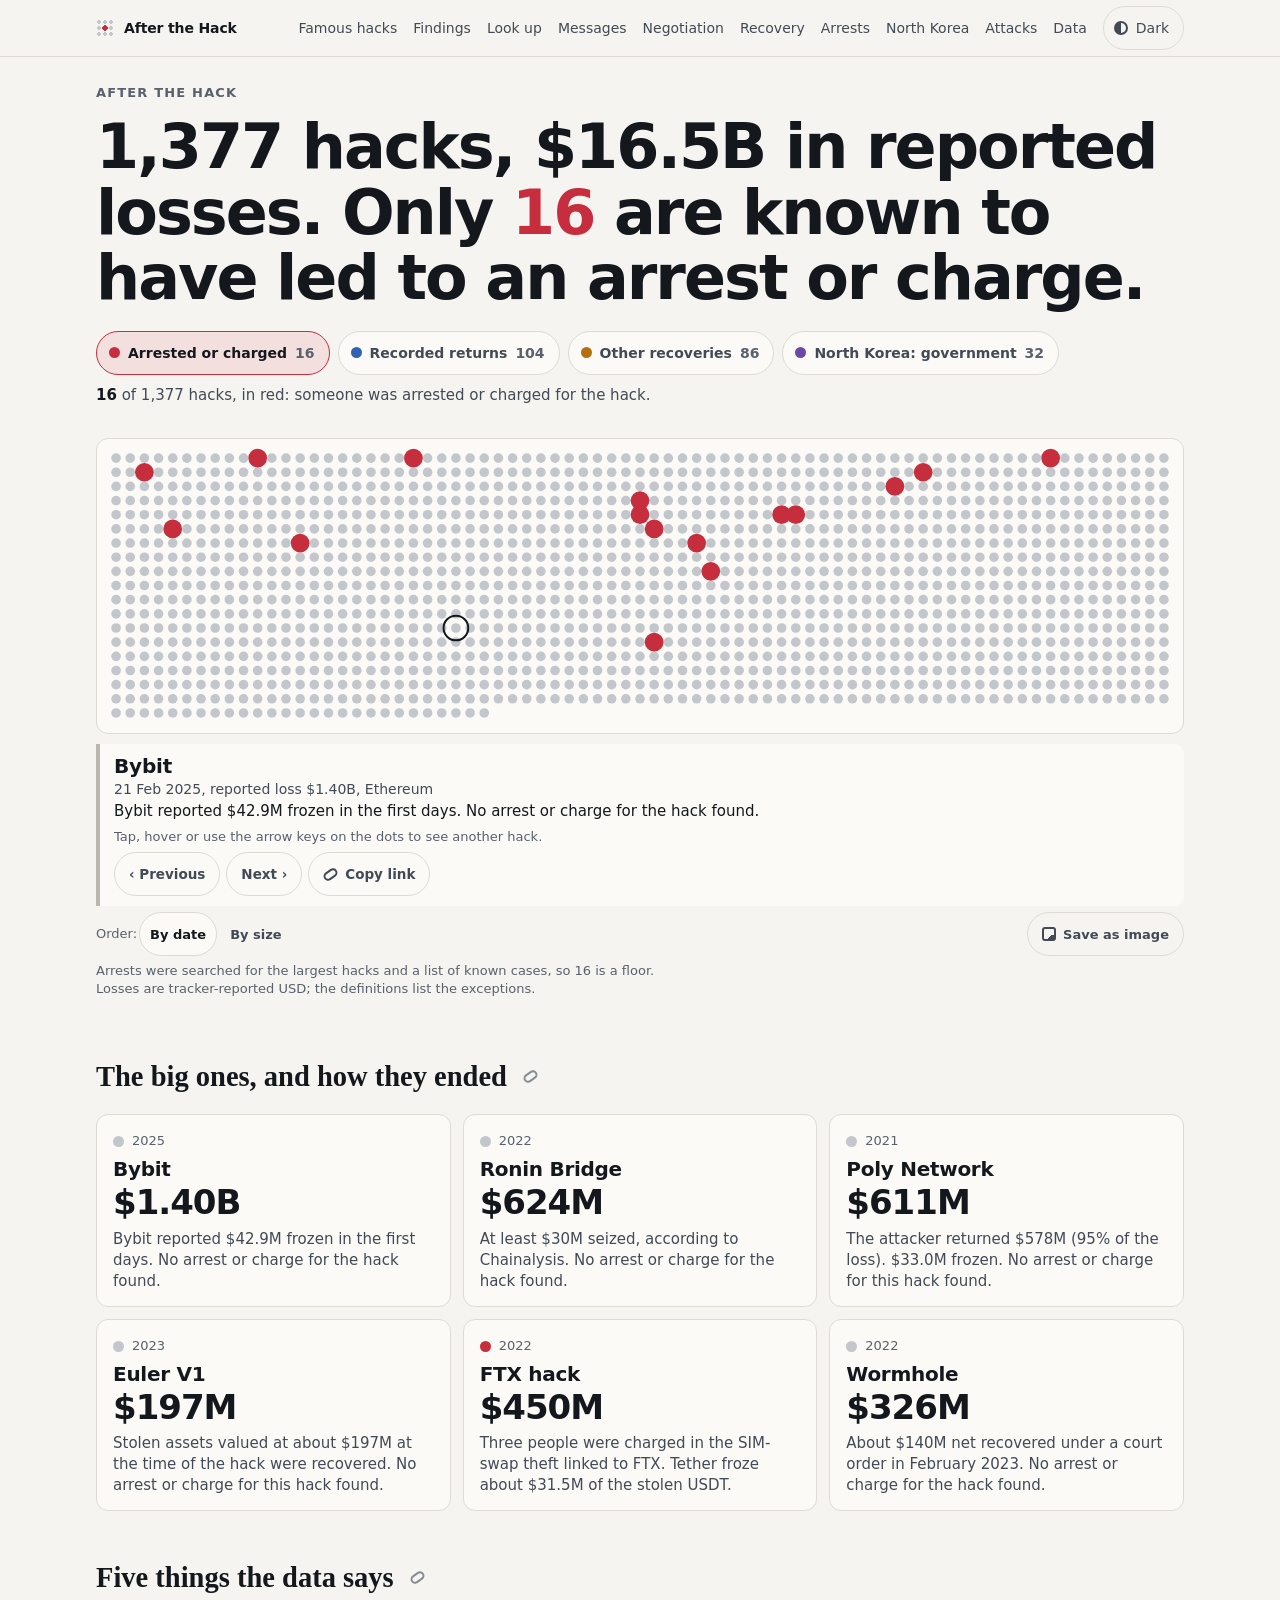
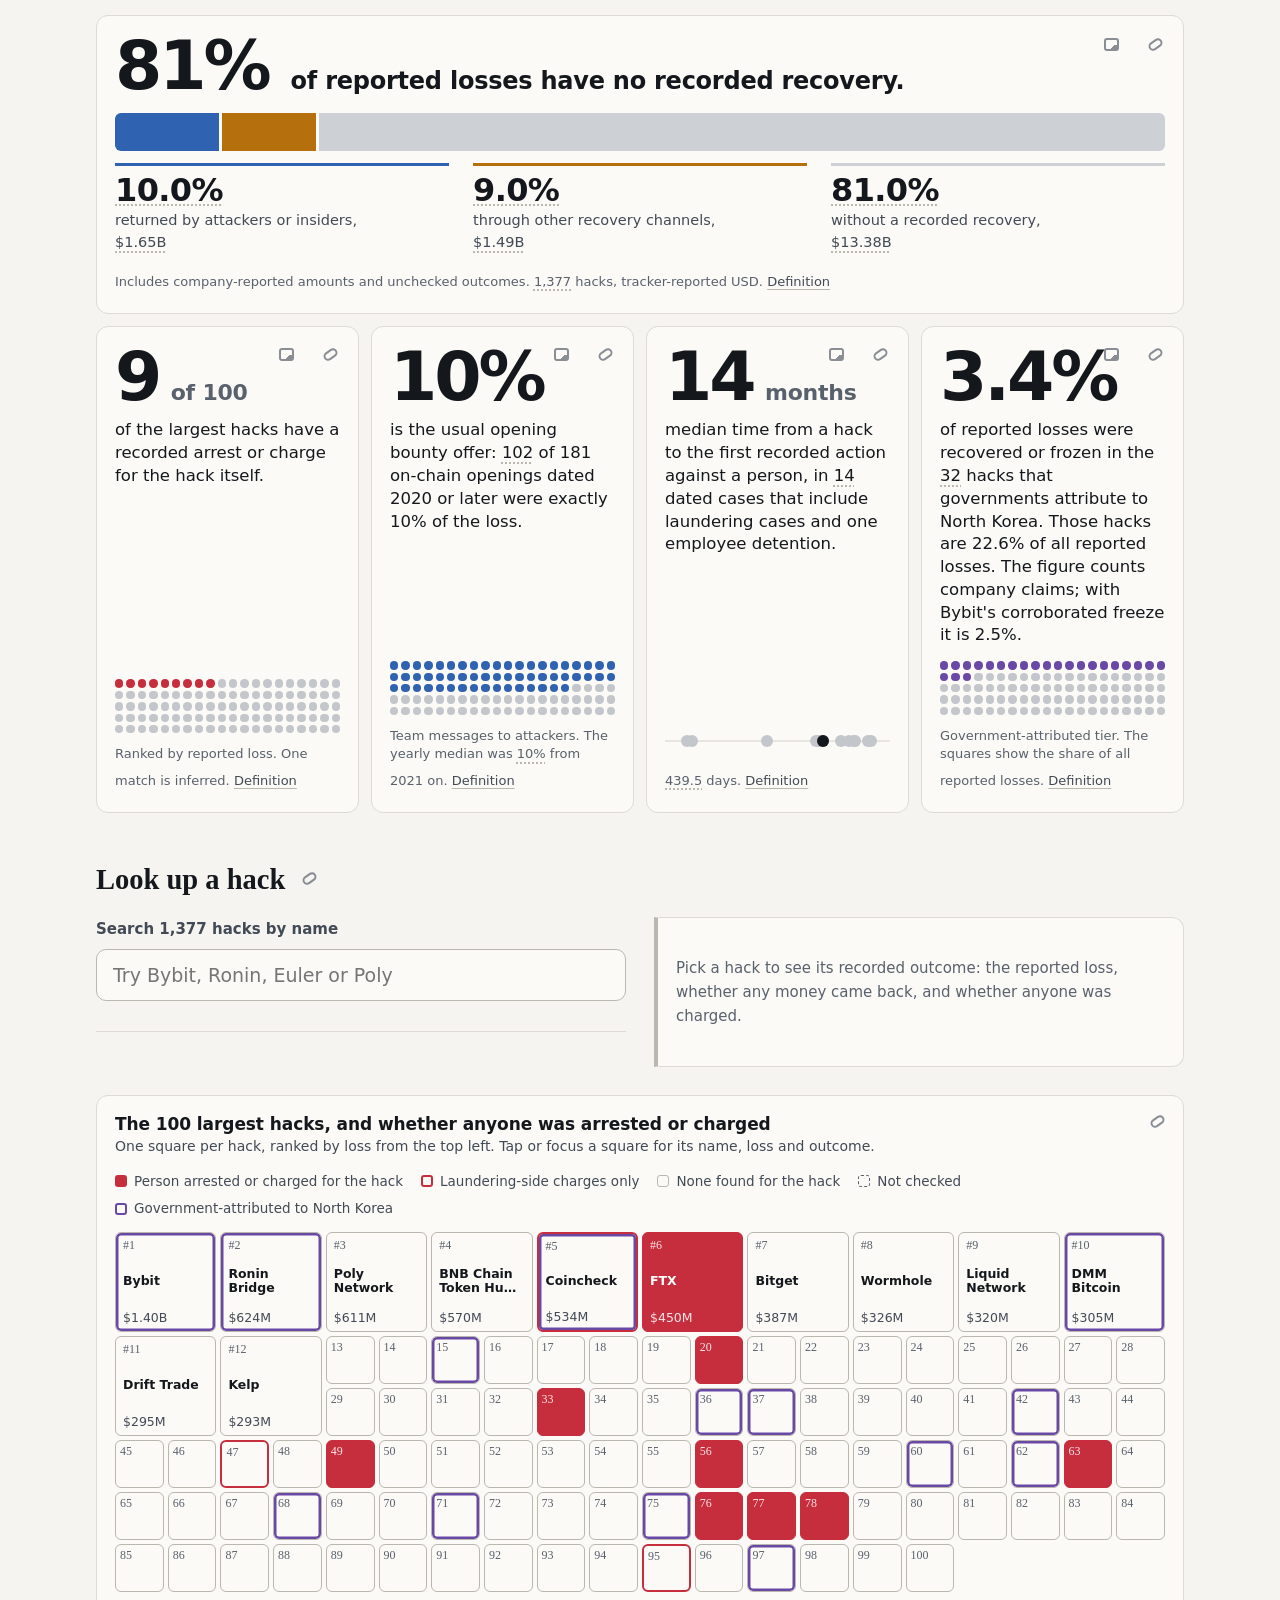
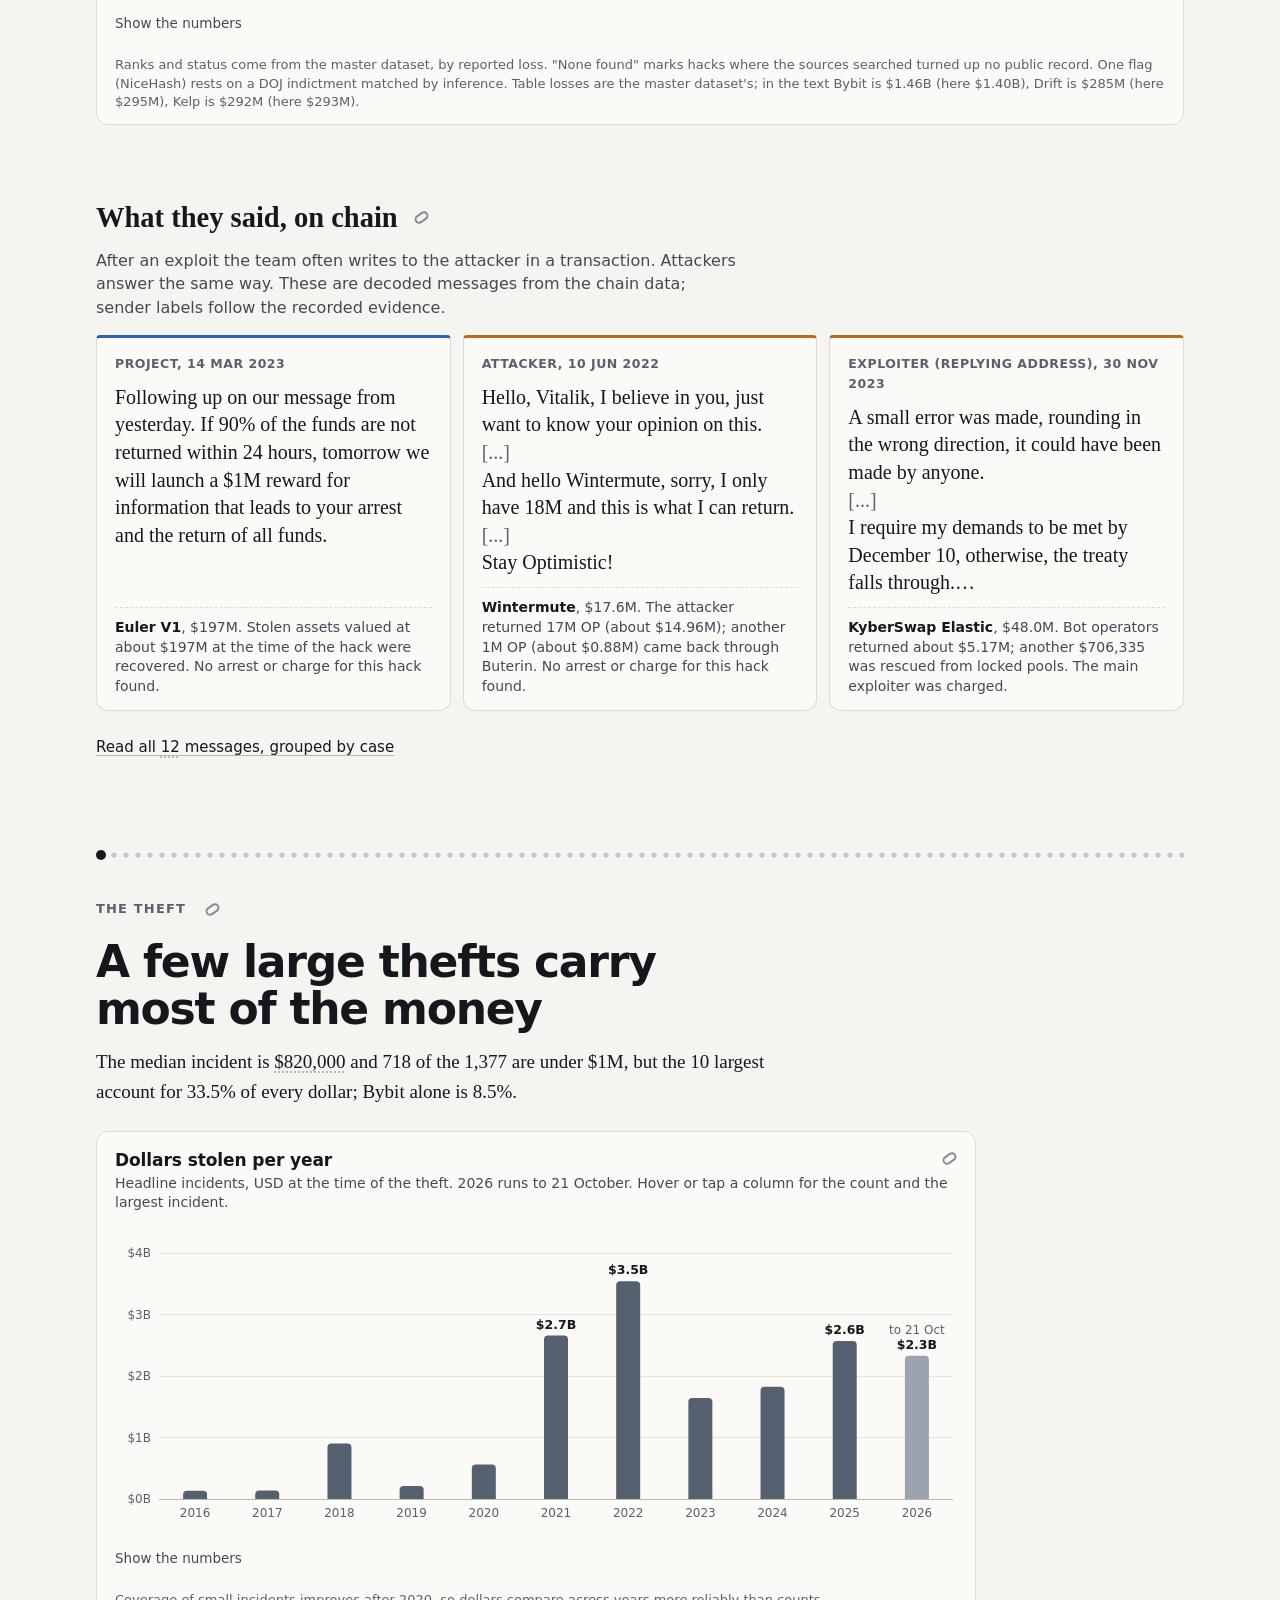
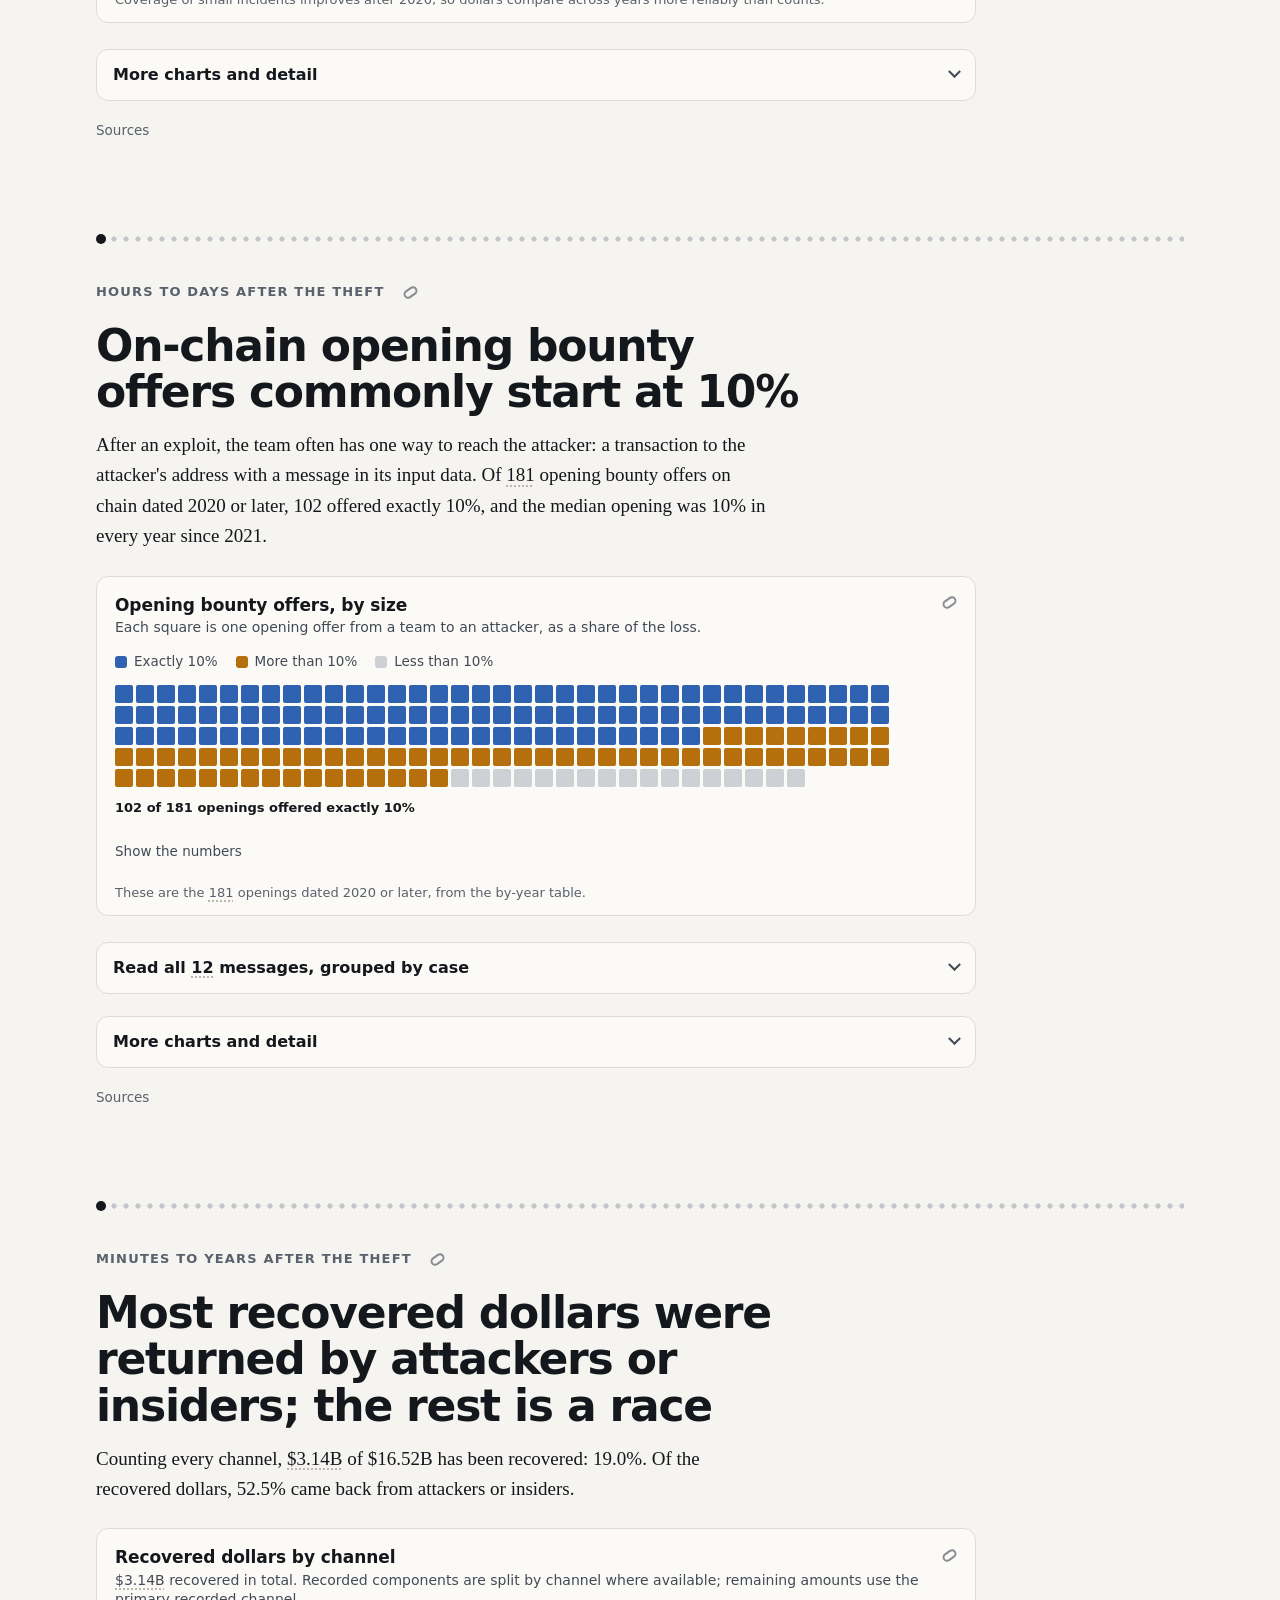
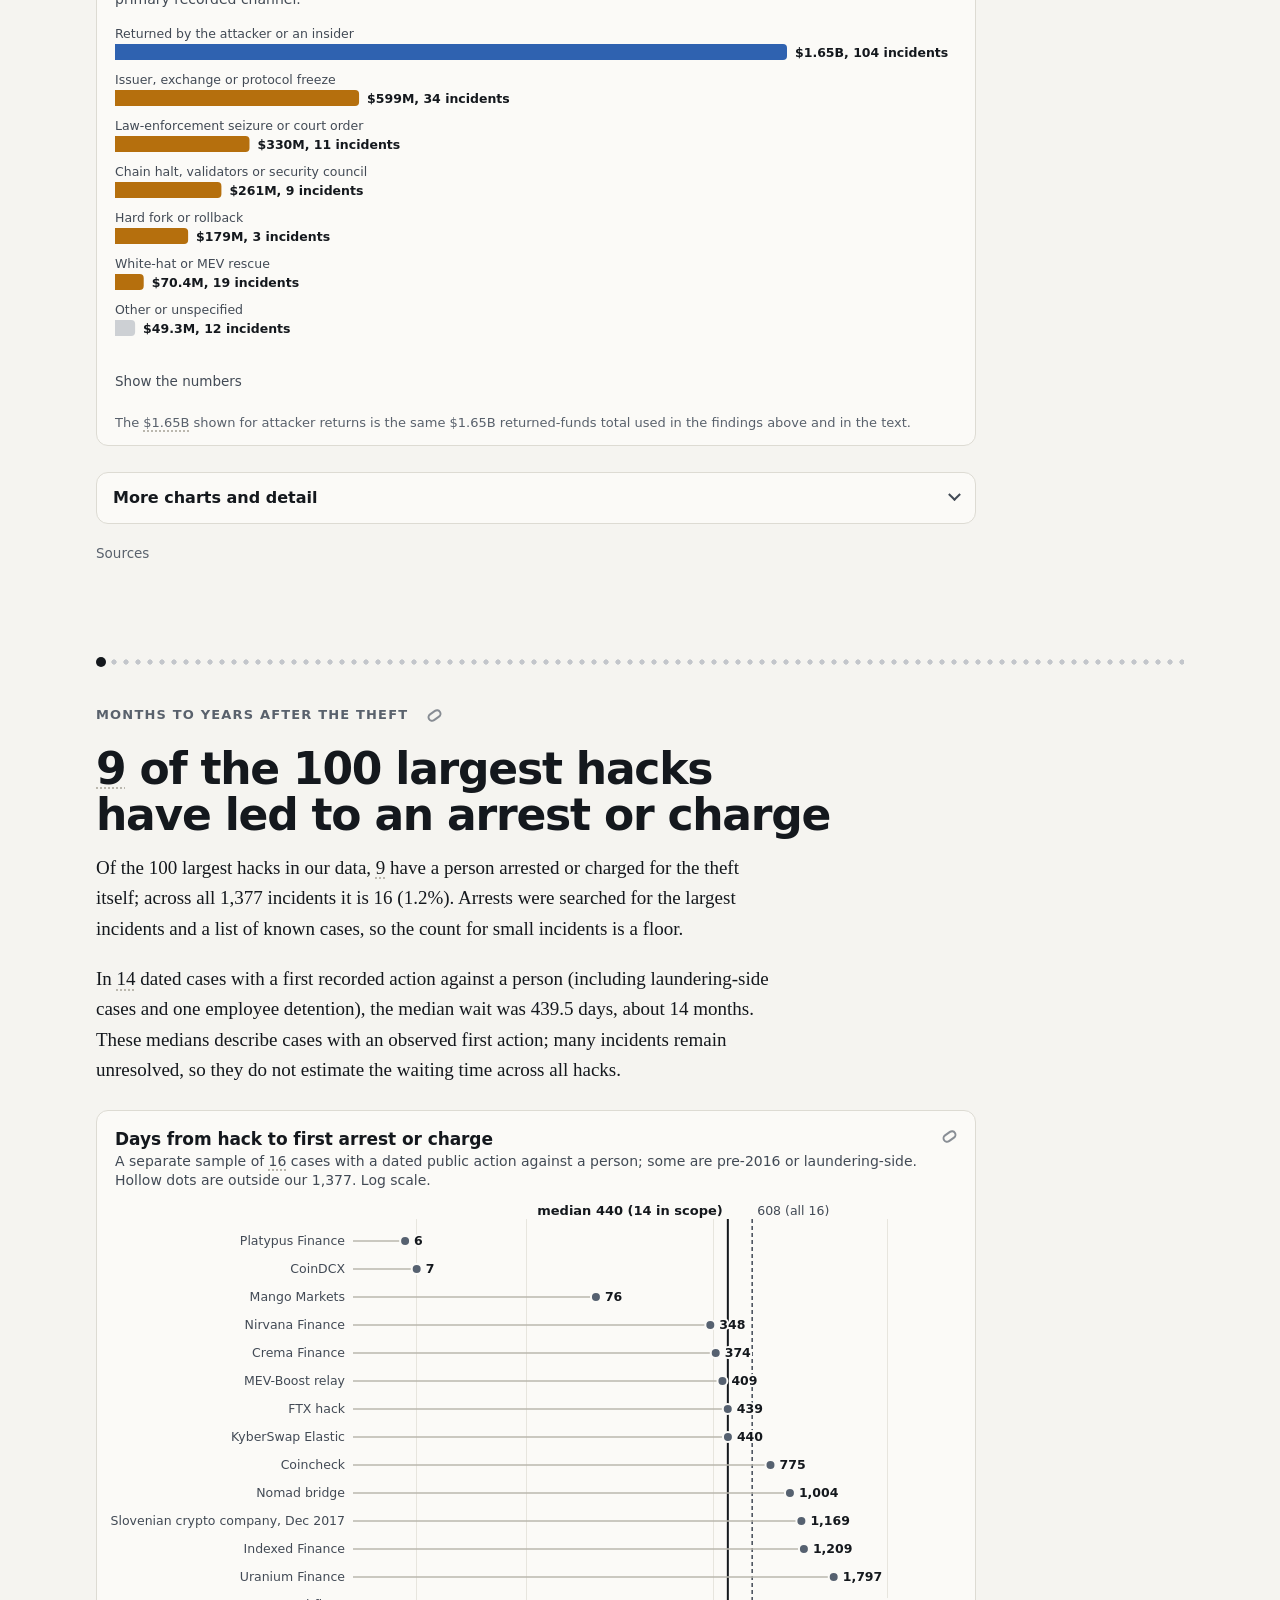
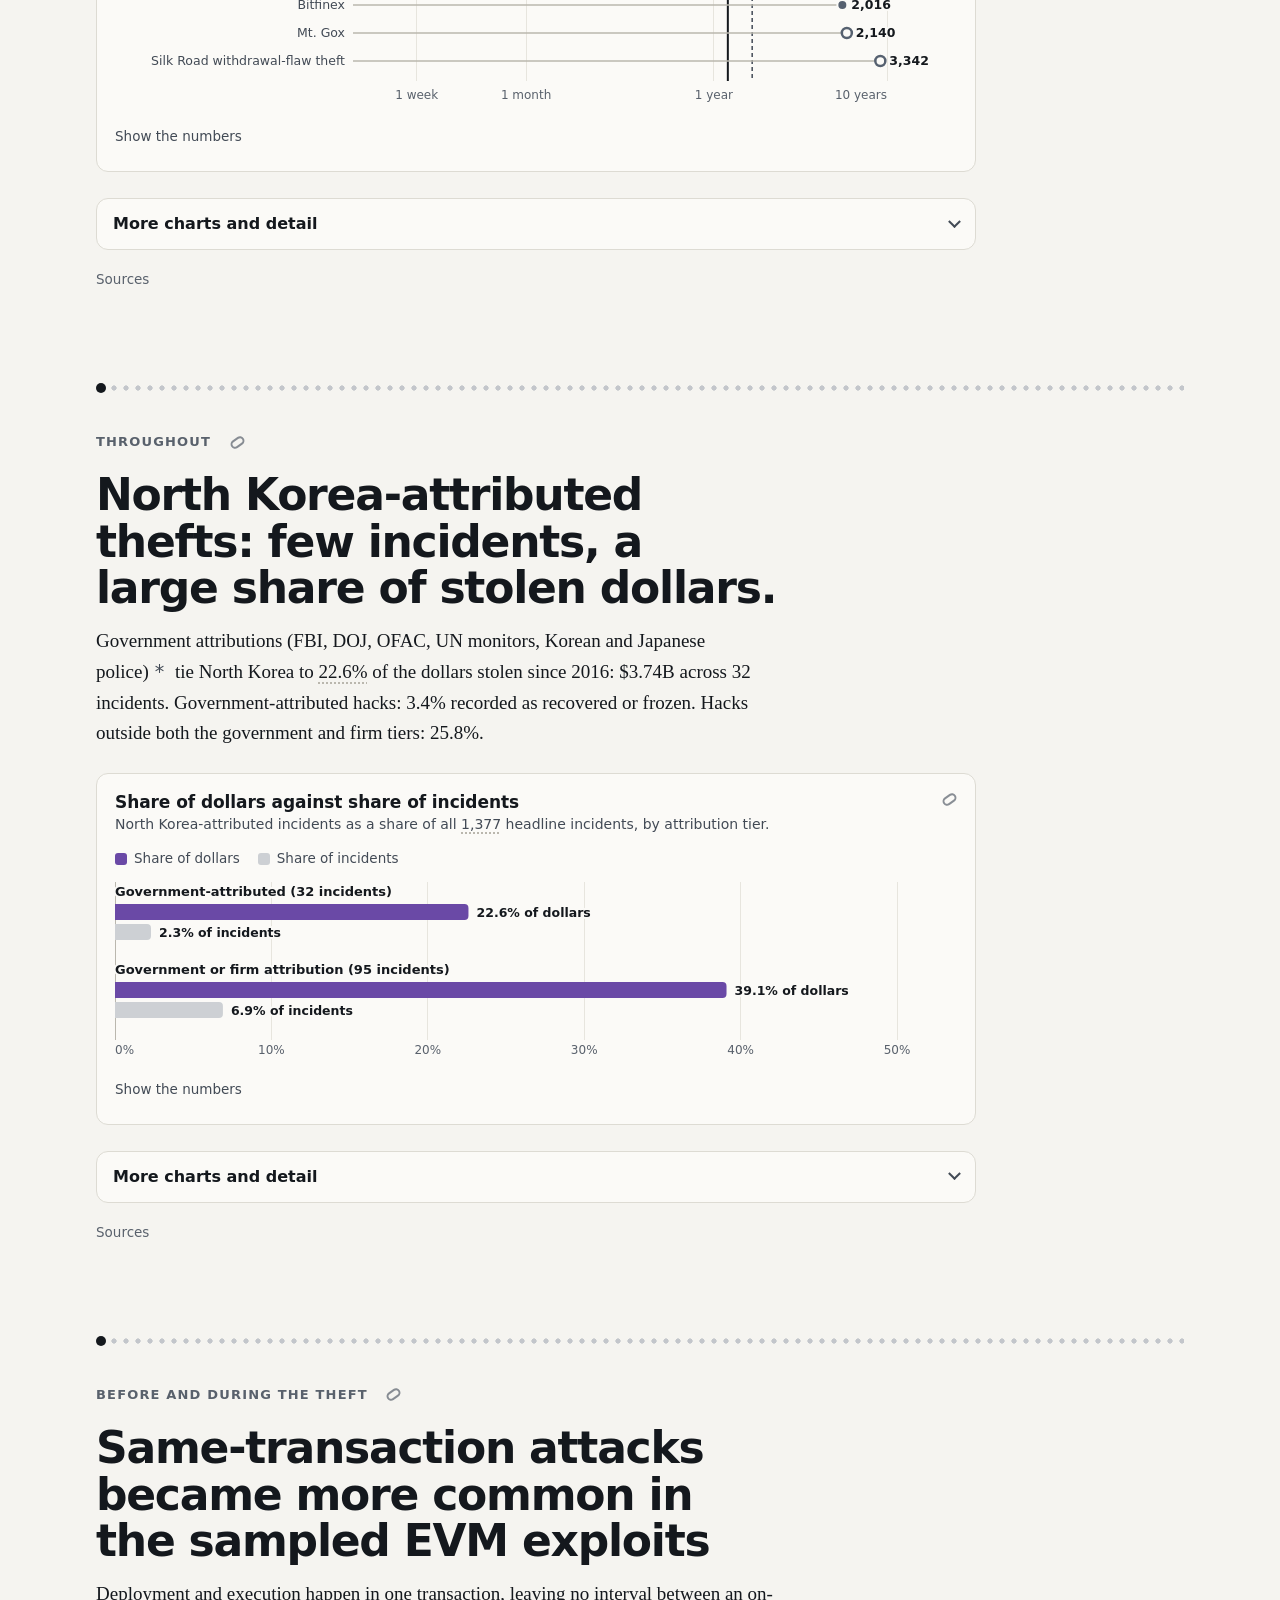
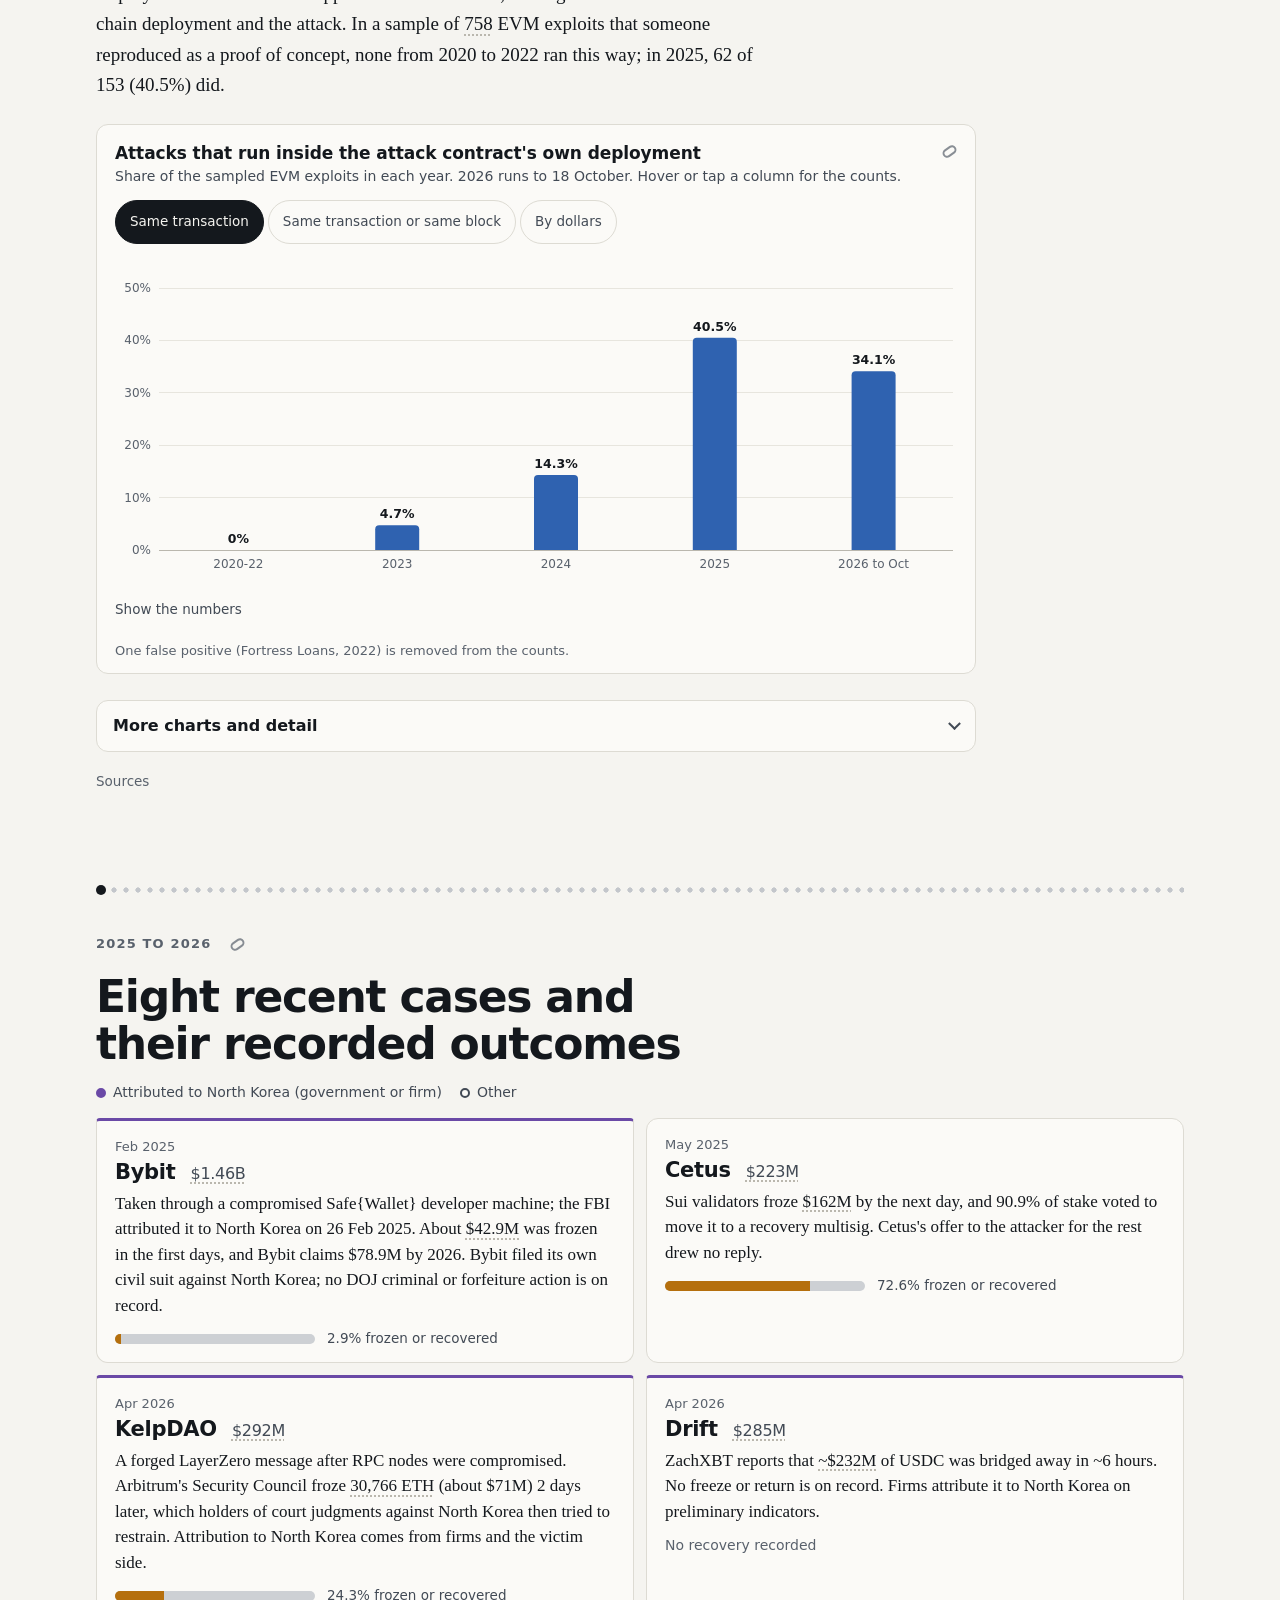
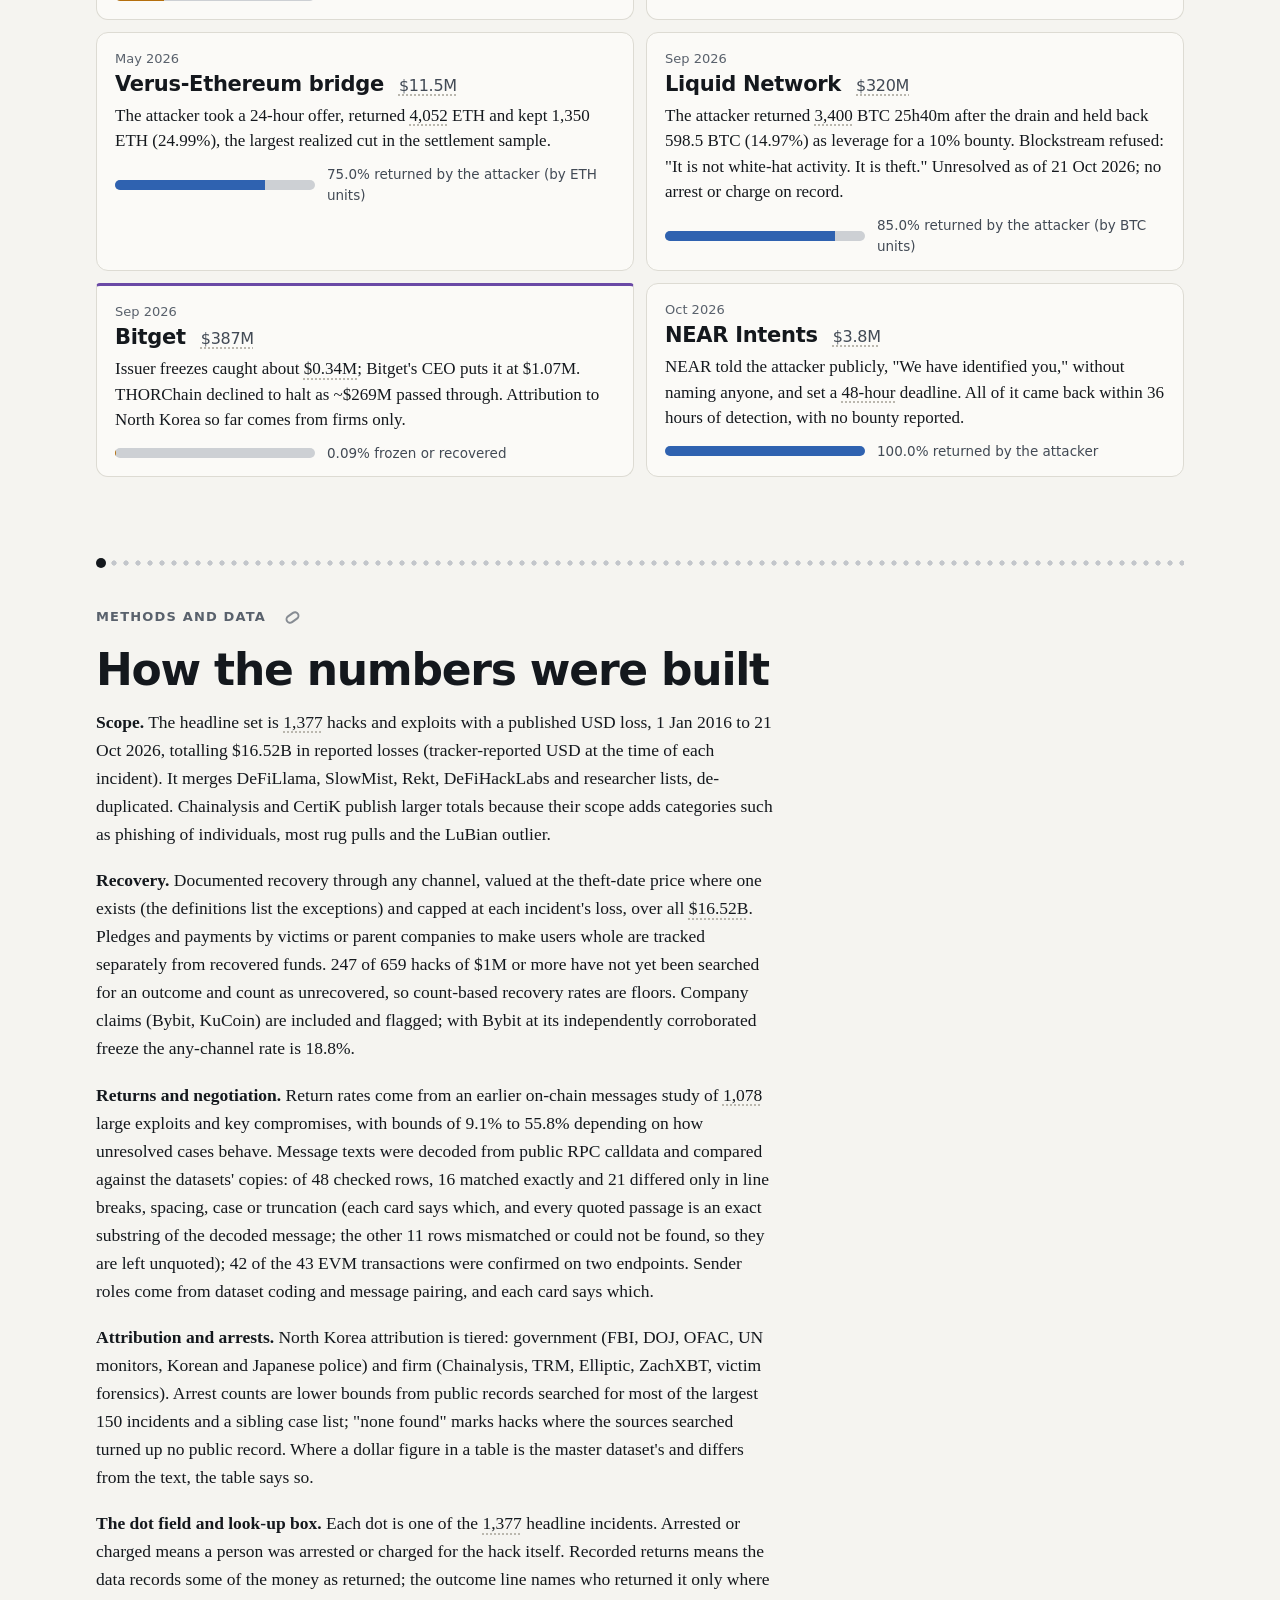
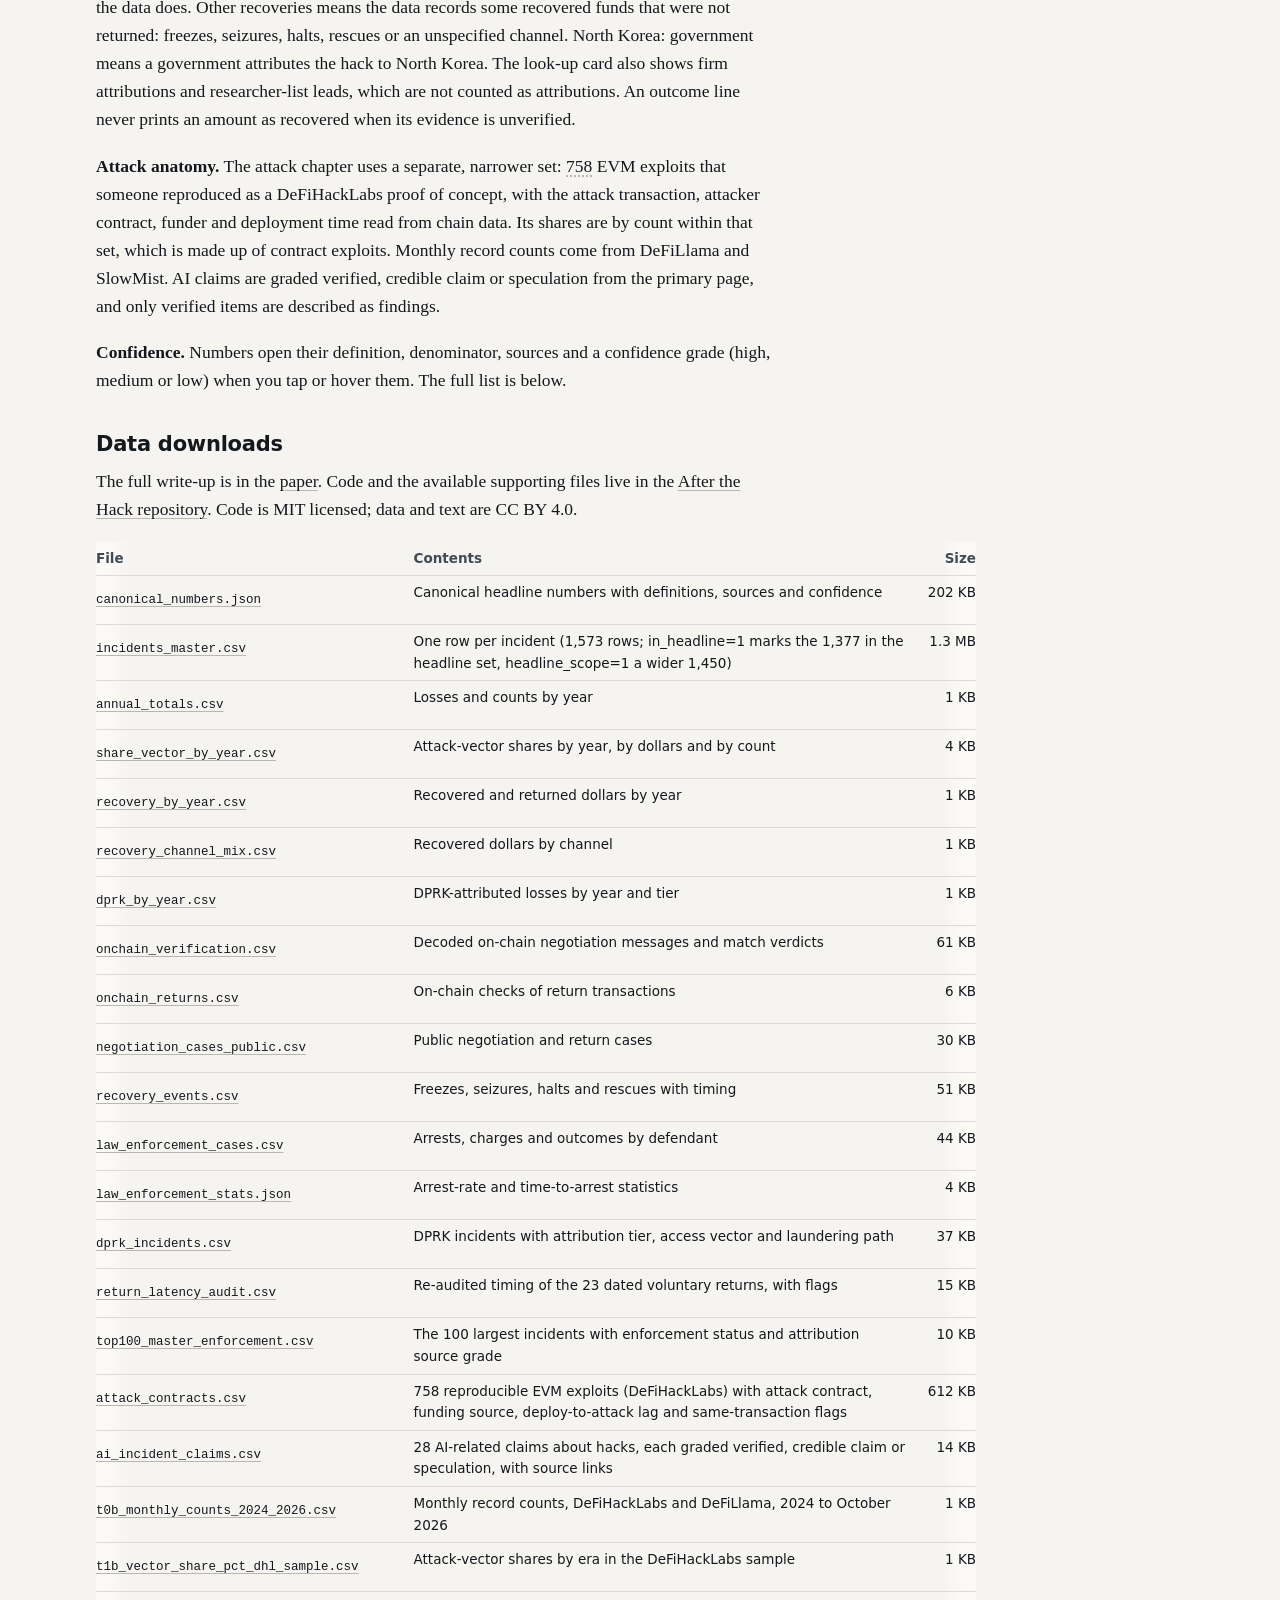
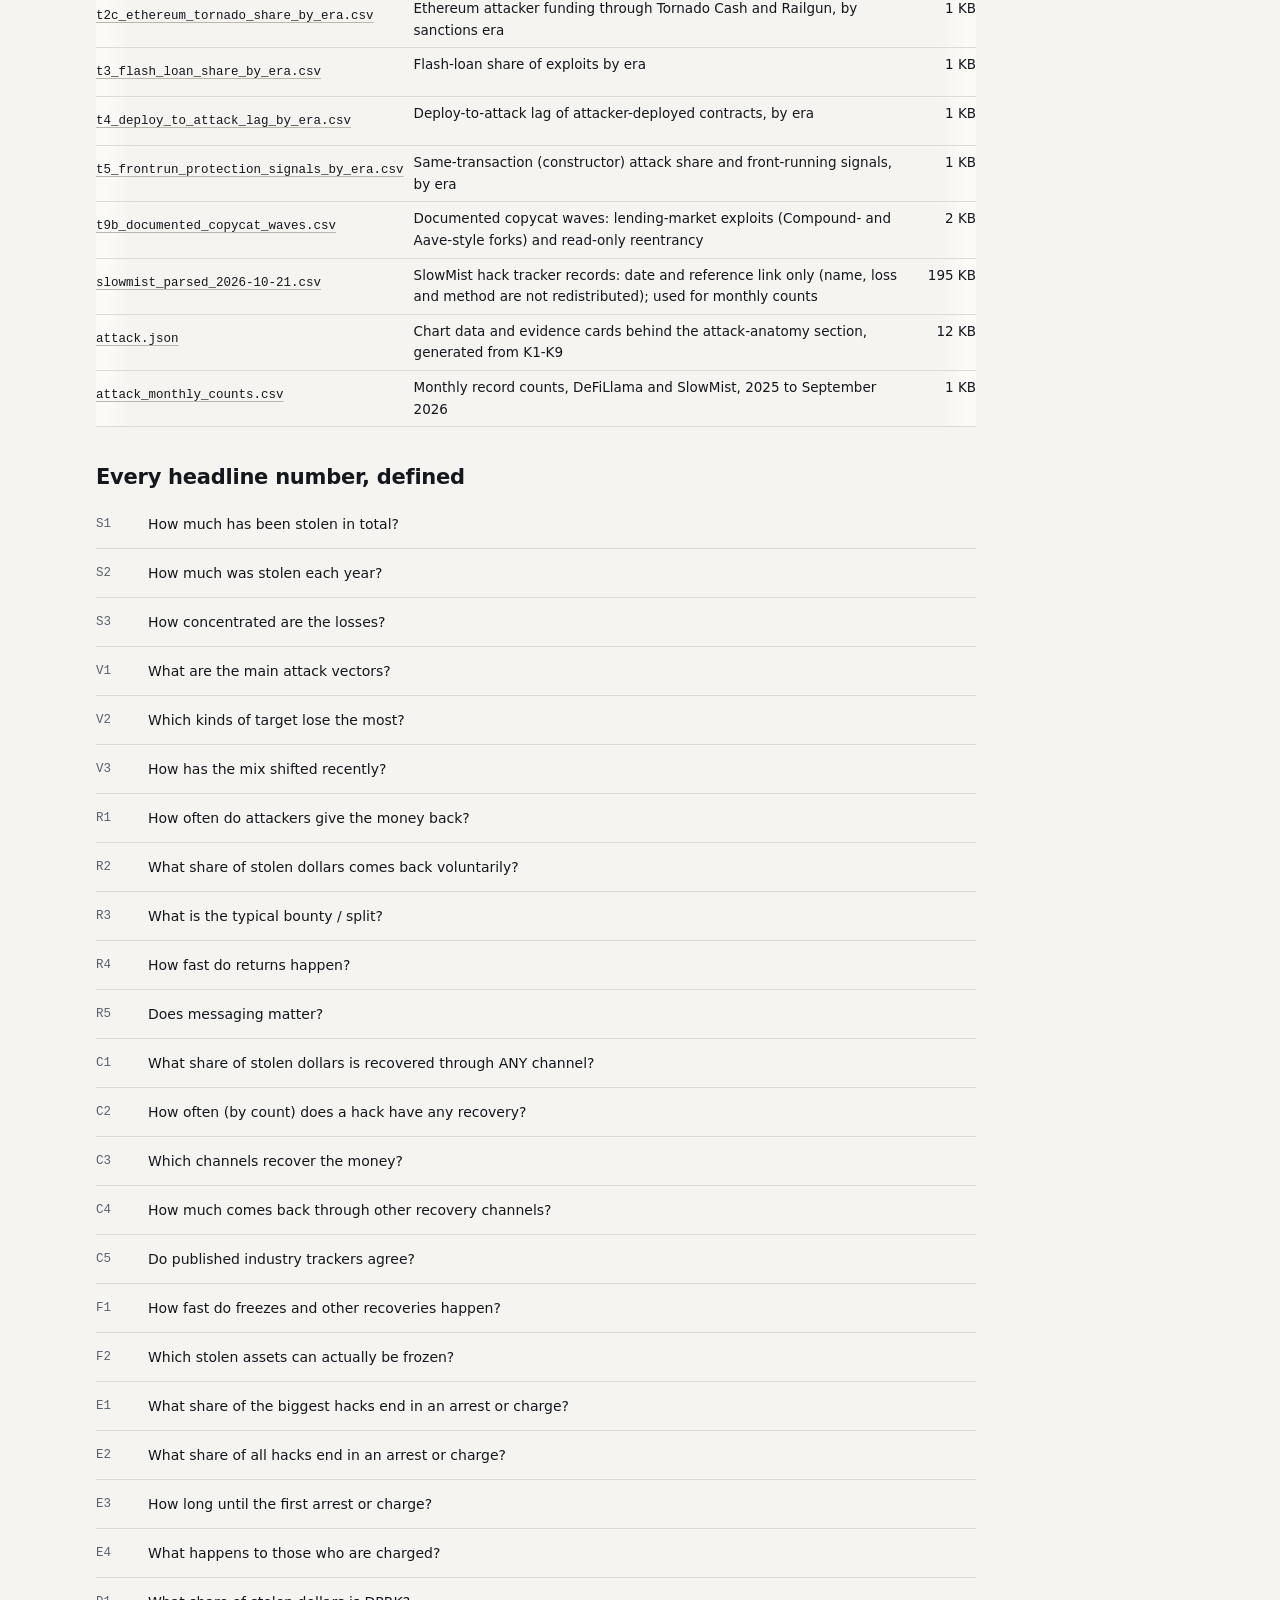
==== commit b71e4365: "Site redesign and accuracy fixes from the post-launch review Glanceable redesign (hero dot field, fa" ====
--- a/site/index.html
+++ b/site/index.html
@@ -4,143 +4,252 @@
 <meta charset="utf-8">
 <meta name="viewport" content="width=device-width, initial-scale=1">
 <title>After the Hack</title>
-<meta name="description" content="What actually happens to stolen crypto: returns, freezes, arrests and North Korea, measured across 1,377 hacks from 2016 to October 2026.">
+<meta name="description" content="What happens to stolen crypto after a hack: returns, freezes, arrests and North Korea, in a data study of more than a thousand hacks since 2016.">
 <meta name="color-scheme" content="light dark">
+<meta name="theme-color" content="#f5f4f0" media="(prefers-color-scheme: light)">
+<meta name="theme-color" content="#0d1117" media="(prefers-color-scheme: dark)">
+<link rel="canonical" href="https://after-the-hack.shadow654.chatgpt.site/">
 <meta property="og:type" content="website">
 <meta property="og:url" content="https://after-the-hack.shadow654.chatgpt.site/">
 <meta property="og:title" content="After the Hack">
-<meta property="og:description" content="What actually happens to stolen crypto: returns, freezes, arrests and North Korea, measured across 1,377 hacks from 2016 to October 2026.">
+<meta property="og:description" content="What happens to stolen crypto after a hack: returns, freezes, arrests and North Korea, in a data study of more than a thousand hacks since 2016.">
 <meta property="og:image" content="https://after-the-hack.shadow654.chatgpt.site/assets/og-card.png">
 <meta property="og:image:width" content="1200">
 <meta property="og:image:height" content="630">
 <meta property="og:image:alt" content="After the Hack: a grid of dots, one per hack, with the few that led to an arrest or charge in red.">
 <meta name="twitter:card" content="summary_large_image">
 <meta name="twitter:title" content="After the Hack">
-<meta name="twitter:description" content="What actually happens to stolen crypto: returns, freezes, arrests and North Korea, measured across 1,377 hacks from 2016 to October 2026.">
+<meta name="twitter:description" content="What happens to stolen crypto after a hack: returns, freezes, arrests and North Korea, in a data study of more than a thousand hacks since 2016.">
 <meta name="twitter:image" content="https://after-the-hack.shadow654.chatgpt.site/assets/og-card.png">
 <script>
   // Apply a saved theme before first paint. Storage can be unavailable; the page works without it.
   try { var t = localStorage.getItem("ath-theme"); if (t === "light" || t === "dark") document.documentElement.setAttribute("data-theme", t); } catch (e) {}
 </script>
 <link rel="stylesheet" href="assets/style.css">
-<link rel="icon" href="data:image/svg+xml,%3Csvg xmlns='http://www.w3.org/2000/svg' viewBox='0 0 32 32'%3E%3Crect width='32' height='32' rx='6' fill='%2315212d'/%3E%3Crect x='6' y='13' width='4' height='6' fill='%235b8fe0'/%3E%3Crect x='11' y='13' width='3' height='6' fill='%23bc7f1a'/%3E%3Crect x='15' y='13' width='11' height='6' fill='%23596473'/%3E%3C/svg%3E">
+<link rel="icon" href="data:image/svg+xml,%3Csvg xmlns='http://www.w3.org/2000/svg' viewBox='0 0 32 32'%3E%3Crect width='32' height='32' rx='7' fill='%230d1117'/%3E%3Cg fill='%23566170'%3E%3Ccircle cx='8' cy='8' r='3'/%3E%3Ccircle cx='16' cy='8' r='3'/%3E%3Ccircle cx='24' cy='8' r='3'/%3E%3Ccircle cx='8' cy='16' r='3'/%3E%3Ccircle cx='24' cy='16' r='3'/%3E%3Ccircle cx='8' cy='24' r='3'/%3E%3Ccircle cx='16' cy='24' r='3'/%3E%3Ccircle cx='24' cy='24' r='3'/%3E%3C/g%3E%3Ccircle cx='16' cy='16' r='4.5' fill='%23e5495a'/%3E%3C/svg%3E">
 </head>
 <body>
 <a class="skip" href="#main">Skip to the story</a>
 
 <header class="bar">
   <div class="wrap">
-    <a class="mark" href="#top">After the Hack</a>
+    <a class="mark" href="#top"><i class="mark-dots" aria-hidden="true"></i>After the Hack</a>
     <nav aria-label="Sections">
+      <a class="opt" href="#famous">Famous hacks</a>
+      <a class="opt" href="#findings">Findings</a>
+      <a class="opt" href="#lookup">Look up</a>
+      <a class="opt" href="#said">Messages</a>
       <a class="opt" href="#negotiation">Negotiation</a>
       <a class="opt" href="#recovery">Recovery</a>
       <a class="opt" href="#consequences">Arrests</a>
       <a class="opt" href="#dprk">North Korea</a>
       <a class="opt" href="#attack-anatomy">Attacks</a>
-      <a href="#methods">Data</a>
-      <button class="theme-btn" type="button" id="theme-btn" aria-label="Switch colour theme">Dark</button>
+      <a class="opt" href="#methods">Data</a>
+      <select class="jump" id="jump" aria-label="Jump to a section">
+        <option value="">Jump to</option>
+        <option value="#famous">Famous hacks</option>
+        <option value="#findings">Findings</option>
+        <option value="#lookup">Look up a hack</option>
+        <option value="#said">What they said</option>
+        <option value="#scale">The theft</option>
+        <option value="#negotiation">Negotiation</option>
+        <option value="#recovery">Recovery</option>
+        <option value="#consequences">Arrests and courts</option>
+        <option value="#dprk">North Korea</option>
+        <option value="#attack-anatomy">How attacks are built</option>
+        <option value="#cases">Recent cases</option>
+        <option value="#methods">Methods and data</option>
+      </select>
+      <button class="theme-btn" type="button" id="theme-btn" aria-pressed="false" aria-label="Dark theme"><span class="theme-ic" aria-hidden="true"></span><span class="theme-tx">Dark</span></button>
     </nav>
   </div>
 </header>
 
 <main id="main">
-<p class="sr-only" id="kbd-hint">Numbers with a dotted underline open a definition. Press Tab to reach the first number in each paragraph, Left and Right arrow to move between numbers in a paragraph, Enter to open the definition and move into it, and Escape to close it.</p>
+<p class="sr-only" id="kbd-hint">Numbers open a definition. Press Tab to reach the first number in each paragraph, Left and Right arrow to move between numbers in a paragraph, Enter to open the definition and move into it, and Escape to close it.</p>
 <div class="wrap">
 
 <!-- ================================================================ HERO -->
 <section class="hero" id="top" aria-labelledby="title">
-  <p class="scope">A data study of <span data-n="S1.n|int"></span> crypto hacks and exploits, <span data-n="meta.period|x"></span></p>
-  <h1 id="title">After the Hack</h1>
-  <p class="lead">
-    Since 2016, <span data-n="S1.total_usd|B1"></span> has been stolen in hacks with a published loss.
-    About <span data-n="C1.pct|p0"></span> of it has come back by any route, more than half of that handed back by the attackers themselves.
-    <span data-n="E1.top100_strict|int"></span> of the 100 biggest hacks have led to an arrest or charge for the theft.
-  </p>
-
-  <div class="ledger" role="group" aria-labelledby="ledger-h">
-    <h2 id="ledger-h">Where every stolen dollar ended up, <span data-n="S1.total_usd|B2"></span> in total</h2>
-    <div class="ledger-bar" id="ledger-bar" aria-hidden="true"></div>
-    <div class="ledger-key">
-      <div style="--k: var(--s1)"><b data-n="R2.pct_of_all|p1"></b><span>returned by the attacker or an insider, <span data-n="R2.voluntary_usd|B2"></span></span></div>
-      <div style="--k: var(--s2)"><b data-n="C4.master_pct|p1"></b><span>frozen, seized, halted or rescued, <span data-n="C4.master_usd|B2"></span></span></div>
-      <div style="--k: var(--lost)"><b data-n="d.unrecovered_pct|p1"></b><span>no documented recovery, <span data-n="d.unrecovered_usd|B2"></span></span></div>
-    </div>
-    <p class="ledger-note">USD at the time of each theft; each recovery is capped at its incident's loss. Based on all <span data-n="S1.n|int"></span> headline incidents, including <span data-n="d.unchecked_ge1m|int"></span> hacks of $1M or more not yet searched for an outcome. Pledges by victims or backers to make users whole are tracked separately from recovered funds.</p>
-  </div>
-
-  <ol class="route" aria-label="The story, in order of time after the hack">
-    <li><a href="#scale"><span class="t">The theft</span><span class="h">How much, and how</span></a></li>
-    <li><a href="#negotiation"><span class="t">Hours to days</span><span class="h">The on-chain negotiation</span></a></li>
-    <li><a href="#recovery"><span class="t">Minutes to years</span><span class="h">Who gets money back</span></a></li>
-    <li><a href="#consequences"><span class="t">Months to years</span><span class="h">Arrests and courts</span></a></li>
-    <li><a href="#dprk"><span class="t">Throughout</span><span class="h">North Korea</span></a></li>
-    <li><a href="#attack-anatomy"><span class="t">Before and during the theft</span><span class="h">How attacks are built, and AI</span></a></li>
-    <li><a href="#cases"><span class="t">2025 to 2026</span><span class="h">Recent cases</span></a></li>
-  </ol>
+  <p class="eyebrow">After the Hack</p>
+  <h1 id="title"><span data-n="S1.n|int" data-flat></span> hacks, <span data-n="S1.total_usd|B1" data-flat></span> in reported losses. <span class="hl">Only <span data-n="E2.master_all.0|int" data-flat></span> are known to have led to an arrest or charge.</span></h1>
+
+  <div class="dots-wrap" id="dots-wrap">
+    <div class="dots-tools">
+      <div class="chips" role="group" aria-label="Choose which hacks to highlight" id="chips"></div>
+    </div>
+    <p class="dots-key" id="dots-key"></p>
+    <div class="dots-frame">
+      <svg id="dotfield" class="dotfield" tabindex="0" role="group" aria-roledescription="dot field" aria-describedby="dots-help" aria-label="One dot per hack. Use the arrow keys to move between dots."></svg>
+    </div>
+    <p class="sr-only" id="dots-help">Arrow keys move between dots, Page Up and Page Down jump a block, N and P jump to the next or previous highlighted dot, Home and End go to the first and last dot, Enter copies a link to the selected hack.</p>
+    <div class="readout" id="dot-read" aria-live="polite"></div>
+    <div class="dots-foot">
+      <div class="order" role="group" aria-label="Order of the dots" id="order"></div>
+      <button class="save" type="button" id="save-hero"><span class="ic ic-img" aria-hidden="true"></span>Save as image</button>
+    </div>
+    <div class="dots-foot">
+      <p class="dots-note">Arrests were searched for the largest hacks and a list of known cases, so <span data-n="E2.master_all.0|int" data-flat></span> is a floor. Losses are tracker-reported USD; the definitions list the exceptions.</p>
+    </div>
+  </div>
+</section>
+
+<!-- ================================================================ FAMOUS -->
+<section class="strip" id="famous" aria-labelledby="famous-h">
+  <h2 id="famous-h">The big ones, and how they ended</h2>
+  <div class="famous" id="famous-list"></div>
+</section>
+
+<!-- ================================================================ FINDINGS -->
+<section class="strip" id="findings" aria-labelledby="findings-h">
+  <h2 id="findings-h">Five things the data says</h2>
+  <div class="findings">
+    <article class="fnd fnd-wide" id="fnd-ledger">
+      <div class="fnd-main">
+        <p class="fnd-big"><b data-n="d.unrecovered_pct|p0" data-flat></b></p>
+        <p class="fnd-txt">of reported losses have no recorded recovery.</p>
+      </div>
+      <div class="ledger-bar" id="ledger-bar" role="img" aria-label="Where every dollar of reported losses ended up"></div>
+      <div class="ledger-key">
+        <div style="--k: var(--s1)"><b data-n="R2.pct_of_all|p1"></b><span>returned by attackers or insiders, <span data-n="R2.voluntary_usd|B2"></span></span></div>
+        <div style="--k: var(--s2)"><b data-n="C4.master_pct|p1"></b><span>through other recovery channels, <span data-n="C4.master_usd|B2"></span></span></div>
+        <div style="--k: var(--lost)"><b data-n="d.unrecovered_pct|p1"></b><span>without a recorded recovery, <span data-n="d.unrecovered_usd|B2"></span></span></div>
+      </div>
+      <p class="fnd-foot">Includes company-reported amounts and unchecked outcomes. <span data-n="S1.n|int"></span> hacks, tracker-reported USD. <a href="#def-C1">Definition</a></p>
+    </article>
+    <article class="fnd" id="fnd-arrests">
+      <p class="fnd-big"><b data-n="E1.top100_strict|int" data-flat></b><span class="fnd-of"> of 100</span></p>
+      <p class="fnd-txt">of the largest hacks have a recorded arrest or charge for the hack itself.</p>
+      <div class="fnd-viz" id="viz-arrests" aria-hidden="true"></div>
+      <p class="fnd-foot">Ranked by reported loss. One match is inferred. <a href="#def-E1">Definition</a></p>
+    </article>
+    <article class="fnd" id="fnd-bounty">
+      <p class="fnd-big"><b data-n="d.opening_median_pct|p0" data-flat></b></p>
+      <p class="fnd-txt">is the usual opening bounty offer: <span data-n="d.openings_table_10|int"></span> of <span data-n="d.openings_table_n|int"></span> on-chain openings dated 2020 or later were exactly <span data-n="d.opening_median_pct|p0" data-flat></span> of the loss.</p>
+      <div class="fnd-viz" id="viz-bounty" aria-hidden="true"></div>
+      <p class="fnd-foot">Team messages to attackers. The yearly median was <span data-n="d.opening_median_pct|p0"></span> from 2021 on. <a href="#def-R3">Definition</a></p>
+    </article>
+    <article class="fnd" id="fnd-wait">
+      <p class="fnd-big"><b data-n="E3.median_days_2016_plus_in_headline_scope|mo0" data-flat></b><span class="fnd-of"> months</span></p>
+      <p class="fnd-txt">median time from a hack to the first recorded action against a person, in <span data-n="E3.n_2016_plus_in_headline_scope|int"></span> dated cases that include laundering cases and one employee detention.</p>
+      <div class="fnd-viz" id="viz-wait" aria-hidden="true"></div>
+      <p class="fnd-foot"><span data-n="E3.median_days_2016_plus_in_headline_scope|d1"></span> days. <a href="#def-E3">Definition</a></p>
+    </article>
+    <article class="fnd" id="fnd-dprk">
+      <p class="fnd-big"><b data-n="D3.gov_only_pct|p1" data-flat></b></p>
+      <p class="fnd-txt">of reported losses were recovered or frozen in the <span data-n="D1.gov.n|int"></span> hacks that governments attribute to North Korea. Those hacks are <span data-n="D1.gov.pct|p1"></span> of all reported losses. The figure counts company claims; with Bybit's corroborated freeze it is <span data-n="D3.gov_only_bybit_corroborated_pct|p1"></span>.</p>
+      <div class="fnd-viz" id="viz-dprk" aria-hidden="true"></div>
+      <p class="fnd-foot">Government-attributed tier. The squares show the share of all reported losses. <a href="#def-D1">Definition</a></p>
+    </article>
+  </div>
+</section>
+
+<!-- ================================================================ TRY IT -->
+<section class="strip" id="lookup" aria-labelledby="lookup-h">
+  <h2 id="lookup-h">Look up a hack</h2>
+  <div class="lookup">
+    <div class="lookup-in">
+      <label for="q">Search <span data-n="S1.n|int" data-flat></span> hacks by name</label>
+      <input id="q" type="search" autocomplete="off" autocapitalize="off" spellcheck="false" placeholder="Try Bybit, Ronin, Euler or Poly" role="combobox" aria-expanded="false" aria-controls="results" aria-autocomplete="list">
+      <p class="lookup-count" id="q-count" aria-live="polite"></p>
+      <ul class="results" id="results" role="listbox" aria-label="Matching hacks"></ul>
+    </div>
+    <div class="hackcard" id="hackcard" aria-live="polite"></div>
+  </div>
+
+  <figure class="fig fig-grid" id="fig-top100">
+    <p class="ft">The 100 largest hacks, and whether anyone was arrested or charged</p>
+    <p class="fs">One square per hack, ranked by loss from the top left. Tap or focus a square for its name, loss and outcome.</p>
+    <ul class="legend">
+      <li><i style="--c: var(--charged)"></i>Person arrested or charged for the hack</li>
+      <li><i class="hollow" style="--c: var(--charged)"></i>Laundering-side charges only</li>
+      <li><i class="out"></i>None found for the hack</li>
+      <li><i class="dash"></i>Not checked</li>
+      <li><i class="ring" style="--c: var(--s3)"></i>Government-attributed to North Korea</li>
+    </ul>
+    <div class="chart" data-chart="top100"></div>
+    <figcaption>Ranks and status come from the master dataset, by reported loss. "None found" marks hacks where the sources searched turned up no public record. One flag (NiceHash) rests on a DOJ indictment matched by inference. <span id="top100-note"></span></figcaption>
+  </figure>
+</section>
+
+<!-- ================================================================ WHAT THEY SAID -->
+<section class="strip" id="said" aria-labelledby="said-h">
+  <h2 id="said-h">What they said, on chain</h2>
+  <p class="strip-lead">After an exploit the team often writes to the attacker in a transaction. Attackers answer the same way. These are decoded messages from the chain data; sender labels follow the recorded evidence.</p>
+  <div class="said" id="said-list"></div>
+  <p class="said-more"><a href="#ladder" data-open="ladder">Read all <span data-n="d.quotes_n|int"></span> messages, grouped by case</a></p>
 </section>
 
 <!-- ================================================================ SCALE -->
 <section class="chapter" id="scale" aria-labelledby="scale-h">
-  <div class="chapter-head">
-    <div class="clock"><span class="t">T 0</span><span class="what">The theft</span></div>
+  <div class="dotrule" aria-hidden="true"></div>
+  <header class="chapter-head">
+    <p class="kicker">The theft</p>
     <h2 id="scale-h">A few large thefts carry most of the money</h2>
-  </div>
+  </header>
   <div class="body">
     <div class="prose">
-      <p>Our dataset counts <span data-n="S1.n|int"></span> hacks and exploits with a published USD loss between <span data-n="meta.period|x"></span>, worth <span data-n="S1.total_usd|B2"></span> at the time of each theft. It merges public trackers (DeFiLlama, SlowMist, Rekt, DeFiHackLabs and others), so it is a floor for all crypto theft.</p>
-      <p>Losses are lumpy. The median incident is <span data-n="S3.median_usd|usd"></span>, and <span data-n="S3.n_under_1m|int"></span> of the <span data-n="S1.n|int"></span> are under $1M. The 10 largest account for <span data-n="S3.top10_pct|p1"></span> of every dollar; Bybit alone is <span data-n="S3.bybit_pct_of_total|p1"></span>.</p>
-    </div>
-
-    <figure class="fig full" id="fig-annual">
+      <p>The median incident is <span data-n="S3.median_usd|usd"></span> and <span data-n="S3.n_under_1m|int"></span> of the <span data-n="S1.n|int"></span> are under $1M, but the 10 largest account for <span data-n="S3.top10_pct|p1"></span> of every dollar; Bybit alone is <span data-n="S3.bybit_pct_of_total|p1"></span>.</p>
+    </div>
+
+    <figure class="fig" id="fig-annual">
       <p class="ft">Dollars stolen per year</p>
-      <p class="fs">Headline incidents, USD at the time of the theft. 2026 runs to 21 October. Hover a column for the count and the largest incident.</p>
+      <p class="fs">Headline incidents, USD at the time of the theft. 2026 runs to 21 October. Hover or tap a column for the count and the largest incident.</p>
       <div class="chart" data-chart="annual"></div>
-      <figcaption>Coverage of small incidents improves after 2020, so dollars compare across years more reliably than counts. Source: <a href="data/annual_totals.csv">annual_totals.csv</a>; definition <a href="#def-S2">S2</a>.</figcaption>
+      <figcaption>Coverage of small incidents improves after 2020, so dollars compare across years more reliably than counts.</figcaption>
     </figure>
 
-    <h3>Keys and people lose the most dollars; contract bugs are the most common</h3>
-    <div class="prose">
-      <p>By dollars, compromised private keys and infrastructure lead with <span data-n="V1.pct_dollars.private-key/compromised-infra|p1"></span>, ahead of smart-contract logic bugs at <span data-n="V1.pct_dollars.smart-contract logic|p1"></span>. Add social engineering (<span data-n="V1.pct_dollars.social-engineering|p1"></span>) and supply-chain attacks (<span data-n="V1.pct_dollars.supply-chain|p1"></span>) and operational failures make up <span data-n="V1.operational_share_pct|p1"></span> of all stolen dollars. By count the order flips: contract logic bugs are <span data-n="V1.pct_count.smart-contract logic|p1"></span> of incidents, and the three operational vectors together are <span data-n="d.operational_count_pct|p1"></span>.</p>
-    </div>
-
-    <figure class="fig full" id="fig-vectors">
-      <p class="ft">Share of incidents and share of dollars, by attack vector</p>
-      <p class="fs">All <span data-n="S1.n|int"></span> headline incidents, 2016 to October 2026. Rows sorted by share of dollars.</p>
-      <ul class="legend">
-        <li><i style="--c: var(--s1)"></i>People, keys and infrastructure</li>
-        <li><i style="--c: var(--s2)"></i>Code and protocol logic</li>
-        <li><i style="--c: var(--lost)"></i>Other and insider</li>
+    <details class="more" id="more-scale">
+      <summary>More charts and detail</summary>
+      <div class="more-body">
+        <div class="prose">
+          <p>Our dataset counts <span data-n="S1.n|int"></span> hacks and exploits with a published USD loss between <span data-n="meta.period|x"></span>, worth <span data-n="S1.total_usd|B2"></span> at the time of each theft. It merges public trackers (DeFiLlama, SlowMist, Rekt, DeFiHackLabs and others), so it is a floor for all crypto theft.</p>
+        </div>
+
+        <h3>Keys and people lose the most dollars; contract bugs are the most common</h3>
+        <div class="prose">
+          <p>By dollars, compromised private keys and infrastructure lead with <span data-n="V1.pct_dollars.private-key/compromised-infra|p1"></span>, ahead of smart-contract logic bugs at <span data-n="V1.pct_dollars.smart-contract logic|p1"></span>. Add social engineering (<span data-n="V1.pct_dollars.social-engineering|p1"></span>) and supply-chain attacks (<span data-n="V1.pct_dollars.supply-chain|p1"></span>) and operational failures make up <span data-n="V1.operational_share_pct|p1"></span> of all stolen dollars. By count the order flips: contract logic bugs are <span data-n="V1.pct_count.smart-contract logic|p1"></span> of incidents, and the three operational vectors together are <span data-n="d.operational_count_pct|p1"></span>.</p>
+        </div>
+
+        <figure class="fig" id="fig-vectors">
+          <p class="ft">Share of incidents and share of dollars, by attack vector</p>
+          <p class="fs">All <span data-n="S1.n|int"></span> headline incidents, 2016 to October 2026. Rows sorted by share of dollars.</p>
+          <ul class="legend">
+            <li><i style="--c: var(--s1)"></i>People, keys and infrastructure</li>
+            <li><i style="--c: var(--s2)"></i>Code and protocol logic</li>
+            <li><i style="--c: var(--lost)"></i>Other and insider</li>
+          </ul>
+          <div class="chart" data-chart="vectors"></div>
+          <figcaption>Vector is a coarse nine-class taxonomy mapped from DeFiLlama's classification and curated where needed.</figcaption>
+        </figure>
+
+        <div class="prose">
+          <p>The shift is recent. From 2024 to October 2026, key and infrastructure compromise took <span data-n="V3.pct_2024_2026.private-key/compromised-infra|p1"></span> of dollars, supply chain <span data-n="V3.pct_2024_2026.supply-chain|p1"></span> and social engineering <span data-n="V3.pct_2024_2026.social-engineering|p1"></span>, while contract logic fell to <span data-n="V3.pct_2024_2026.smart-contract logic|p1"></span>.</p>
+        </div>
+      </div>
+    </details>
+    <details class="srcs">
+      <summary>Sources</summary>
+      <ul>
+        <li>Dollars stolen per year: <a href="data/annual_totals.csv">annual_totals.csv</a>; definition <a href="#def-S2">S2</a>.</li>
+        <li>Attack vectors: <a href="data/share_vector_by_year.csv">share_vector_by_year.csv</a>; definition <a href="#def-V1">V1</a>.</li>
       </ul>
-      <div class="chart" data-chart="vectors"></div>
-      <figcaption>Vector is a coarse nine-class taxonomy mapped from DeFiLlama's classification and curated where needed. Source: <a href="data/share_vector_by_year.csv">share_vector_by_year.csv</a>; definition <a href="#def-V1">V1</a>.</figcaption>
-    </figure>
-
-    <div class="prose">
-      <p>The shift is recent. From 2024 to October 2026, key and infrastructure compromise took <span data-n="V3.pct_2024_2026.private-key/compromised-infra|p1"></span> of dollars, supply chain <span data-n="V3.pct_2024_2026.supply-chain|p1"></span> and social engineering <span data-n="V3.pct_2024_2026.social-engineering|p1"></span>, while contract logic fell to <span data-n="V3.pct_2024_2026.smart-contract logic|p1"></span>.</p>
-    </div>
+    </details>
   </div>
 </section>
 
 <!-- ================================================================ NEGOTIATION -->
 <section class="chapter" id="negotiation" aria-labelledby="neg-h">
-  <div class="chapter-head">
-    <div class="clock"><span class="t">T + <span data-n="R4.median_days_from_incident|d1"></span> days</span><span class="what">Median time to an attacker's first return</span></div>
-    <h2 id="neg-h">The negotiation happens on chain, in public, and the price is 10%</h2>
-  </div>
+  <div class="dotrule" aria-hidden="true"></div>
+  <header class="chapter-head">
+    <p class="kicker">Hours to days after the theft</p>
+    <h2 id="neg-h">On-chain opening bounty offers commonly start at 10%</h2>
+  </header>
   <div class="body">
     <div class="prose">
-      <p>After an exploit, the team often has one way to reach the attacker: a transaction to the attacker's address with a message in its input data. Attackers answer the same way. Below are <span data-n="d.quotes_n|int"></span> of those messages, decoded from chain data and matched against the transaction record. Project messages sit on the left, attacker messages on the right.</p>
-    </div>
-    <div class="full">
-      <div class="thread-key" aria-hidden="true"><span style="--c: var(--s1)">Project side</span><span style="--c: var(--s2)">Attacker side</span></div>
-      <div class="thread" id="thread"></div>
-    </div>
-
-    <h3>10% is the going rate</h3>
-    <div class="prose">
-      <p>Of <span data-n="R3.openings_n|int"></span> opening bounty offers recorded on chain, <span data-n="R3.openings_exactly_10|int"></span> offered exactly 10%, and the median opening was 10% in every year since 2021. Attackers who settled kept a median <span data-n="R3.kept_median_pct|p0"></span> of the loss (<span data-n="R3.kept_n|int"></span> cases; <span data-n="f.kept_offer_exact|x"></span>). The tail runs higher: Verus kept <span data-n="f.verus_kept|x"></span>, Mango <span data-n="f.mango_kept|x"></span>. In <span data-n="R3.recent_sample_n|int"></span> recent negotiated settlements the median attacker kept <span data-n="R3.recent_sample_retained_median_pct|p1"></span>.</p>
-    </div>
-    <figure class="fig full">
+      <p>After an exploit, the team often has one way to reach the attacker: a transaction to the attacker's address with a message in its input data. Of <span data-n="d.openings_table_n|int"></span> opening bounty offers on chain dated 2020 or later, <span data-n="d.openings_table_10|int"></span> offered exactly <span data-n="d.opening_median_pct|p0"></span>, and the median opening was <span data-n="d.opening_median_pct|p0"></span> in every year since 2021.</p>
+    </div>
+    <figure class="fig" id="fig-openings">
       <p class="ft">Opening bounty offers, by size</p>
       <p class="fs">Each square is one opening offer from a team to an attacker, as a share of the loss.</p>
       <ul class="legend">
@@ -149,174 +258,207 @@
         <li><i style="--c: var(--lost)"></i>Less than 10%</li>
       </ul>
       <div class="chart" data-chart="openings"></div>
-      <figcaption>The split above and below 10% comes from the <span data-n="d.openings_table_n|int"></span> openings dated 2020 or later. Source: <a href="#def-R3">R3</a>, on-chain messages paper table <code>terms__opening_pct_by_year</code>.</figcaption>
+      <figcaption>These are the <span data-n="d.openings_table_n|int"></span> openings dated 2020 or later, from the by-year table.</figcaption>
     </figure>
 
-    <h3>About <span data-n="R1.paper_rate|in"></span> attackers in large exploits gives money back</h3>
-    <div class="prose">
-      <p>Across <span data-n="R1.paper_frame_n|int"></span> large exploits and key compromises, an estimated <span data-n="R1.paper_rate|fp1"></span> ended with the attacker voluntarily returning funds (<span data-n="R1.paper_returns|int"></span> confirmed returns; <span data-n="R1.paper_known_rate|fp0"></span> among cases with a known outcome). For stolen-key hacks it is rarer: <span data-n="f.key_known_cases|x"></span> known cases.</p>
-      <p>The returned dollars are concentrated. Of <span data-n="S1.total_usd|B2"></span> stolen, <span data-n="R2.voluntary_usd|B2"></span> (<span data-n="R2.pct_of_all|p1"></span>) came back voluntarily, and three cases (Poly Network, Liquid Network, Euler) make up nearly two thirds of it. Without them the voluntary share is <span data-n="R2.pct_ex_top3_numerator|p1"></span>.</p>
-    </div>
-
-    <h3>When money comes back, it comes fast</h3>
-    <div class="prose">
-      <p>Among <span data-n="R4.n_dated|int"></span> dated returns, the median first return arrived <span data-n="R4.median_days_from_incident|d1"></span> days after the hack; <span data-n="R4.within_7d|int"></span> of the <span data-n="R4.n_dated|int"></span> came inside a week, and all <span data-n="R4.n_dated|int"></span> inside 30 days if TrustedVolumes' 15 May transfer counts as its return (<span data-n="R4.within_30d_if_trustedvolumes_july|int"></span> if only its July return does). Counted from the team's first message, the median was <span data-n="R4.median_hours_from_first_message|int"></span> hours (<span data-n="R4.n_from_message|int"></span> cases). These are the larger, better documented returns, so the typical return is probably slower.</p>
-      <p>Five of the <span data-n="R4.n_dated|int"></span> rows rest on thinner evidence and are drawn hollow below. Without them the median is <span data-n="R4.median_days_strict_18|d1"></span> days, with <span data-n="R4.within_7d_strict_18|int"></span> of <span data-n="d.return_strict_n|int"></span> inside a week. Without Shezmu alone, whose reported 80% return is unconfirmed on chain (its first, small return is confirmed), the median is <span data-n="R4.median_days_excl_shezmu|d1"></span> days.</p>
-    </div>
-    <figure class="fig full">
-      <p class="ft">Days from hack to the attacker's first return</p>
-      <p class="fs">Each dot is one dated voluntary return (<span data-n="R4.n_dated|int"></span> cases), measured from the exploit transaction to the first substantive return transaction. Log scale.</p>
-      <ul class="legend">
-        <li><i style="--c: var(--s1)"></i>Return, as audited</li>
-        <li><i class="hollow" style="--c: var(--s1)"></i>Flagged: Shezmu, Value DeFi, TrustedVolumes, Makina, Nomad</li>
+    <details class="more ladder" id="ladder">
+      <summary><span>Read all <span data-n="d.quotes_n|int"></span> messages, grouped by case</span></summary>
+      <div class="more-body">
+        <div class="thread-key" aria-hidden="true"><span style="--c: var(--s1)">Project side</span><span style="--c: var(--s2)">Attacker side</span></div>
+        <div class="thread" id="thread"></div>
+      </div>
+    </details>
+
+    <details class="more" id="more-negotiation">
+      <summary>More charts and detail</summary>
+      <div class="more-body">
+        <h3>Attackers who settled kept a median <span data-n="R3.kept_median_pct|p0"></span></h3>
+        <div class="prose">
+          <p>Attackers who settled kept a median <span data-n="R3.kept_median_pct|p0"></span> of the loss (<span data-n="R3.kept_n|int"></span> cases; <span data-n="f.kept_offer_exact|x"></span>). The tail runs higher: Verus kept <span data-n="f.verus_kept|x"></span>, Mango <span data-n="f.mango_kept|x"></span>. In <span data-n="R3.recent_sample_n|int"></span> recent negotiated settlements the median attacker kept <span data-n="R3.recent_sample_retained_median_pct|p1"></span>.</p>
+        </div>
+
+        <h3>About <span data-n="R1.paper_rate|in"></span> attackers in large exploits gives money back</h3>
+        <div class="prose">
+          <p>Across <span data-n="R1.paper_frame_n|int"></span> large exploits and key compromises, an estimated <span data-n="R1.paper_rate|fp1"></span> ended with the attacker voluntarily returning funds (<span data-n="R1.paper_returns|int"></span> confirmed returns; <span data-n="R1.paper_known_rate|fp0"></span> among cases with a known outcome). For stolen-key hacks it is rarer: <span data-n="f.key_known_cases|x"></span> known cases.</p>
+          <p>The returned dollars are concentrated. Of <span data-n="S1.total_usd|B2"></span> stolen, <span data-n="R2.voluntary_usd|B2"></span> (<span data-n="R2.pct_of_all|p1"></span>) came back voluntarily, and three cases (Poly Network, Liquid Network, Euler) make up nearly two thirds of it. Without them the voluntary share is <span data-n="R2.pct_ex_top3_numerator|p1"></span>.</p>
+        </div>
+
+        <h3>When money comes back, it comes fast</h3>
+        <div class="prose">
+          <p>Among <span data-n="R4.n_dated|int"></span> dated returns, the median first return arrived <span data-n="R4.median_days_from_incident|d1"></span> days after the hack; <span data-n="R4.within_7d|int"></span> of the <span data-n="R4.n_dated|int"></span> came inside a week, and all <span data-n="R4.n_dated|int"></span> inside 30 days if TrustedVolumes' 15 May transfer counts as its return (<span data-n="R4.within_30d_if_trustedvolumes_july|int"></span> if only its July return does). Counted from the team's first message, the median was <span data-n="R4.median_hours_from_first_message|int"></span> hours (<span data-n="R4.n_from_message|int"></span> cases). These larger, well-documented returns may not represent other cases.</p>
+          <p>Five of the <span data-n="R4.n_dated|int"></span> rows rest on thinner evidence and are drawn hollow below. Without them the median is <span data-n="R4.median_days_strict_18|d1"></span> days, with <span data-n="R4.within_7d_strict_18|int"></span> of <span data-n="d.return_strict_n|int"></span> inside a week. Without Shezmu alone, whose reported 80% return is unconfirmed on chain (its first, small return is confirmed), the median is <span data-n="R4.median_days_excl_shezmu|d1"></span> days.</p>
+        </div>
+        <figure class="fig" id="fig-returns">
+          <p class="ft">Days from hack to the attacker's first return</p>
+          <p class="fs">Each dot is one dated voluntary return (<span data-n="R4.n_dated|int"></span> cases), measured from the exploit transaction to the first substantive return transaction. Log scale.</p>
+          <ul class="legend">
+            <li><i style="--c: var(--s1)"></i>Return, as audited</li>
+            <li><i class="hollow" style="--c: var(--s1)"></i>Flagged: Shezmu, Value DeFi, TrustedVolumes, Makina, Nomad</li>
+          </ul>
+          <div class="chart" data-chart="returns"></div>
+          <figcaption>Every return transaction was re-read against block timestamps on 21 Oct 2026. Hover or tap a hollow dot for why it is flagged. Many first returns are partial.</figcaption>
+        </figure>
+
+        <h3>Teams that write get money back more often</h3>
+        <div class="prose">
+          <p>Teams that reached out saw a return in <span data-n="R5.outreach_return_pct|p1"></span> of known cases (<span data-n="d.outreach_yes_returned|int"></span> of <span data-n="d.outreach_yes_known|int"></span>) against <span data-n="R5.no_outreach_return_pct|p1"></span> without outreach (<span data-n="d.outreach_no_returned|int"></span> of <span data-n="d.outreach_no_known|int"></span>). Teams also write to attackers who already look willing, and outreach roughly doubled from 2020 to 2026 while the return rate held at <span data-n="f.returns_band|x"></span>, so the link is an association. Offer size, deadline, legal threat, non-pursuit promise and tone each showed no measurable effect. The strongest correlate is a reply: <span data-n="f.reply_return|x"></span> attackers who replied returned funds, against <span data-n="f.reply_silent|x"></span> who stayed silent.</p>
+        </div>
+        <figure class="fig" id="fig-outreach">
+          <p class="ft">Return rate with and without team outreach</p>
+          <p class="fs">Known-outcome cases in the frame of large exploits and key compromises.</p>
+          <div class="chart" data-chart="outreach"></div>
+        </figure>
+      </div>
+    </details>
+    <details class="srcs">
+      <summary>Sources</summary>
+      <ul>
+        <li>Opening offers: definition <a href="#def-R3">R3</a>, on-chain messages paper table <code>terms__opening_pct_by_year</code>.</li>
+        <li>Messages: <a href="data/onchain_verification.csv">onchain_verification.csv</a> and <a href="data/quotes.json">quotes.json</a>.</li>
+        <li>Return timing: <a href="data/return_latency_audit.csv">return_latency_audit.csv</a>; definition <a href="#def-R4">R4</a>.</li>
+        <li>Outreach: on-chain messages paper, <code>cond__return_by_outreach</code> (pooled); definition <a href="#def-R5">R5</a>.</li>
+        <li>Return rates: definitions <a href="#def-R1">R1</a> and <a href="#def-R2">R2</a>.</li>
       </ul>
-      <div class="chart" data-chart="returns"></div>
-      <figcaption>Source: <a href="data/return_latency_audit.csv">return_latency_audit.csv</a>, every return transaction re-read against block timestamps on 21 Oct 2026; definition <a href="#def-R4">R4</a>. Hover a hollow dot for why it is flagged. Many first returns are partial.</figcaption>
-    </figure>
-
-    <h3>Teams that write get money back more often</h3>
-    <div class="prose">
-      <p>Teams that reached out saw a return in <span data-n="R5.outreach_return_pct|p1"></span> of known cases (<span data-n="d.outreach_yes_returned|int"></span> of <span data-n="d.outreach_yes_known|int"></span>) against <span data-n="R5.no_outreach_return_pct|p1"></span> without outreach (<span data-n="d.outreach_no_returned|int"></span> of <span data-n="d.outreach_no_known|int"></span>). Teams also write to attackers who already look willing, and outreach roughly doubled from 2020 to 2026 while the return rate held at <span data-n="f.returns_band|x"></span>, so the link is an association. Offer size, deadline, legal threat, non-pursuit promise and tone each showed no measurable effect. The strongest correlate is a reply: <span data-n="f.reply_return|x"></span> attackers who replied returned funds, against <span data-n="f.reply_silent|x"></span> who stayed silent.</p>
-    </div>
-    <figure class="fig full">
-      <p class="ft">Return rate with and without team outreach</p>
-      <p class="fs">Known-outcome cases in the frame of large exploits and key compromises.</p>
-      <div class="chart" data-chart="outreach"></div>
-      <figcaption>Source: on-chain messages paper, <code>cond__return_by_outreach</code> (pooled); definition <a href="#def-R5">R5</a>.</figcaption>
-    </figure>
+    </details>
   </div>
 </section>
 
 <!-- ================================================================ RECOVERY -->
 <section class="chapter" id="recovery" aria-labelledby="rec-h">
-  <div class="chapter-head">
-    <div class="clock"><span class="t">T + minutes to years</span><span class="what">Freezes in hours, seizures in years</span></div>
-    <h2 id="rec-h">Most recovered money is the attacker's choice; the rest is a race</h2>
-  </div>
+  <div class="dotrule" aria-hidden="true"></div>
+  <header class="chapter-head">
+    <p class="kicker">Minutes to years after the theft</p>
+    <h2 id="rec-h">Most recovered dollars were returned by attackers or insiders; the rest is a race</h2>
+  </header>
   <div class="body">
     <div class="prose">
-      <p>Counting every channel, <span data-n="C1.recovered_usd|B2"></span> of <span data-n="S1.total_usd|B2"></span> has been recovered: <span data-n="C1.pct|p1"></span>. Of the recovered dollars, <span data-n="C3.channels.0.pct|p1"></span> came back from attackers or insiders. Issuer, exchange and protocol freezes recovered <span data-n="C3.channels.1.pct|p1"></span>, law-enforcement seizures and court orders <span data-n="C3.channels.2.pct|p1"></span>, chain halts and validator freezes <span data-n="C3.channels.3.pct|p1"></span>, hard forks and rollbacks <span data-n="C3.channels.4.pct|p1"></span>, and white-hat or MEV rescues <span data-n="C3.channels.5.pct|p1"></span>.</p>
-    </div>
-    <figure class="fig full">
+      <p>Counting every channel, <span data-n="C1.recovered_usd|B2"></span> of <span data-n="S1.total_usd|B2"></span> has been recovered: <span data-n="C1.pct|p1"></span>. Of the recovered dollars, <span data-n="C3.channels.0.pct|p1"></span> came back from attackers or insiders.</p>
+    </div>
+    <figure class="fig" id="fig-channels">
       <p class="ft">Recovered dollars by channel</p>
-      <p class="fs"><span data-n="C1.recovered_usd|B2"></span> recovered in total. Each incident is assigned a primary channel; mixed cases are split.</p>
+      <p class="fs"><span data-n="C1.recovered_usd|B2"></span> recovered in total. Recorded components are split by channel where available; remaining amounts use the primary recorded channel.</p>
       <div class="chart" data-chart="channels"></div>
-      <figcaption>The <span data-n="C3.channels.0.usd|B2"></span> shown for attacker returns is the same <span data-n="R2.voluntary_usd|B2"></span> returned-funds total used in the ledger and the text. Each incident is assigned wholly to its primary channel. Source: <a href="data/recovery_channel_mix.csv">recovery_channel_mix.csv</a>; definition <a href="#def-C3">C3</a>.</figcaption>
+      <figcaption>The <span data-n="C3.channels.0.usd|B2"></span> shown for attacker returns is the same <span data-n="R2.voluntary_usd|B2"></span> returned-funds total used in the findings above and in the text.</figcaption>
     </figure>
-    <div class="prose">
-      <p>By count, <span data-n="C2.documented|int"></span> of the <span data-n="C2.n_ge1m|int"></span> hacks of $1M or more (<span data-n="C2.pct|p1"></span>) have a documented recovery. <span data-n="d.unchecked_ge1m|int"></span> of them have not yet been searched for an outcome; among the <span data-n="C2.checked|int"></span> that have, the rate is <span data-n="C2.pct_checked|p1"></span>. Of the 100 biggest hacks, <span data-n="C2.top100.0|int"></span> recovered something, <span data-n="C2.top100.1|p1"></span> of their dollars. Three cases (Poly Network, Liquid Network and KuCoin) are a third of all recovered dollars; without them the any-channel rate is <span data-n="C1.pct_ex_top3|p1"></span>.</p>
-    </div>
-
-    <h3>Minutes decide freezes; years decide courts</h3>
-    <div class="prose">
-      <p>Containment works while funds are still in reach. Cronos detected the attack in <span data-n="f.cronos_minutes|x"></span>, then halted its chain and rolled it back, restoring <span data-n="f.cronos_pct|x"></span>. Chain halts and validator freezes landed a median <span data-n="F1.median_days.chain_intervention|d0"></span> day after the hack, issuer freezes <span data-n="F1.median_days.stablecoin_issuer_freeze|d1"></span> days and exchange freezes <span data-n="F1.median_days.exchange_freeze|d0"></span>. The three counted law-enforcement seizures took <span data-n="f.le_range|x"></span> (median <span data-n="F1.median_days.law_enforcement_seizure|int"></span>); Bitfinex took <span data-n="f.bitfinex_days|x"></span> days and is left out of the median. A freeze also needs something freezable: issuer freezes caught <span data-n="f.issuer_freeze_range|x"></span> of a loss in the counted cases, and Tether froze <span data-n="f.bybit_tether|x"></span> in the <span data-n="M2.loss_usd|B2"></span> Bybit theft after the attackers had swapped into ETH.</p>
-    </div>
-    <figure class="fig full">
-      <p class="ft">The clock after a hack</p>
-      <p class="fs">Time from the theft to each recovery action, attacker return and first arrest. Each dot is one case; the bar marks the median. The arrest row is a separate sample of 16 cases from the law-enforcement case list (two predate 2016 and some are laundering-side); its bar marks the <span data-n="E3.n_2016_plus_in_headline_scope|int"></span> cases inside our data. Hollow dots are flagged returns or cases outside our 1,377. Log scale.</p>
-      <ul class="legend">
-        <li><i style="--c: var(--s1)"></i>Attacker returns funds</li>
-        <li><i style="--c: var(--s2)"></i>Freeze, halt or rescue</li>
-        <li><i style="--c: var(--stolen)"></i>Police and courts</li>
+
+    <details class="more" id="more-recovery">
+      <summary>More charts and detail</summary>
+      <div class="more-body">
+        <div class="prose">
+          <p>Issuer, exchange and protocol freezes recovered <span data-n="C3.channels.1.pct|p1"></span>, law-enforcement seizures and court orders <span data-n="C3.channels.2.pct|p1"></span>, chain halts and validator freezes <span data-n="C3.channels.3.pct|p1"></span>, hard forks and rollbacks <span data-n="C3.channels.4.pct|p1"></span>, and white-hat or MEV rescues <span data-n="C3.channels.5.pct|p1"></span>.</p>
+          <p>By count, <span data-n="C2.documented|int"></span> of the <span data-n="C2.n_ge1m|int"></span> hacks of $1M or more (<span data-n="C2.pct|p1"></span>) have a documented recovery. <span data-n="d.unchecked_ge1m|int"></span> of them have not yet been searched for an outcome; among the <span data-n="C2.checked|int"></span> that have, the rate is <span data-n="C2.pct_checked|p1"></span>. Of the 100 biggest hacks, <span data-n="C2.top100.0|int"></span> recovered something, <span data-n="C2.top100.1|p1"></span> of their dollars. Three cases (Poly Network, Liquid Network and KuCoin) are a third of all recovered dollars; without them the any-channel rate is <span data-n="C1.pct_ex_top3|p1"></span>.</p>
+        </div>
+
+        <h3>Minutes decide freezes; years decide courts</h3>
+        <div class="prose">
+          <p>Containment works while funds are still in reach. Cronos detected the attack in <span data-n="f.cronos_minutes|x"></span>, then halted its chain and rolled it back, restoring <span data-n="f.cronos_pct|x"></span>. Chain halts, validator freezes, forks and rollbacks landed a median <span data-n="F1.median_days.chain_intervention|d0"></span> day after the hack, issuer freezes <span data-n="F1.median_days.stablecoin_issuer_freeze|d1"></span> days and exchange freezes <span data-n="F1.median_days.exchange_freeze|d0"></span>. The two counted law-enforcement seizures took <span data-n="f.le_range|x"></span> (median <span data-n="F1.median_days.law_enforcement_seizure|int"></span>); Bitfinex took <span data-n="f.bitfinex_days|x"></span> days and is left out of the median. A freeze also needs something freezable: issuer freezes caught <span data-n="f.issuer_freeze_range|x"></span> of a loss in the counted cases, and Tether froze <span data-n="f.bybit_tether|x"></span> in the <span data-n="M2.loss_usd|B2"></span> Bybit theft after the attackers had swapped into ETH.</p>
+        </div>
+        <figure class="fig" id="fig-clock">
+          <p class="ft">The clock after a hack</p>
+          <p class="fs">Time from the theft to each recovery action, attacker return and first arrest. Each dot is one case; the bar marks the median. The arrest row is a separate sample of 16 cases from the law-enforcement case list (two predate 2016 and some are laundering-side); its bar marks the <span data-n="E3.n_2016_plus_in_headline_scope|int"></span> cases inside our data. Hollow dots are flagged returns or cases outside our <span data-n="S1.n|int"></span>. Log scale.</p>
+          <ul class="legend">
+            <li><i style="--c: var(--s1)"></i>Attacker returns funds</li>
+            <li><i style="--c: var(--s2)"></i>Freeze, halt or rescue</li>
+            <li><i style="--c: var(--stolen)"></i>Police and courts</li>
+          </ul>
+          <div class="chart" data-chart="clock"></div>
+          <figcaption>Small samples per channel (n shown per row); same-day actions are drawn at one hour.</figcaption>
+        </figure>
+      </div>
+    </details>
+    <details class="srcs">
+      <summary>Sources</summary>
+      <ul>
+        <li>Recovery channels: <a href="data/recovery_channel_mix.csv">recovery_channel_mix.csv</a>; definition <a href="#def-C3">C3</a>.</li>
+        <li>Recovery timing: <a href="data/recovery_events.csv">recovery_events.csv</a> (counted rows), <a href="data/return_latency_audit.csv">return_latency_audit.csv</a>, <a href="data/law_enforcement_stats.json">law_enforcement_stats.json</a>; definitions <a href="#def-F1">F1</a>, <a href="#def-R4">R4</a>, <a href="#def-E3">E3</a>.</li>
+        <li>Recovery rates: definitions <a href="#def-C1">C1</a> and <a href="#def-C2">C2</a>.</li>
       </ul>
-      <div class="chart" data-chart="clock"></div>
-      <figcaption>Small samples per channel (n shown per row); same-day actions are drawn at one hour. Sources: <a href="data/recovery_events.csv">recovery_events.csv</a> (counted rows), <a href="data/return_latency_audit.csv">return_latency_audit.csv</a>, <a href="data/law_enforcement_stats.json">law_enforcement_stats.json</a>; definitions <a href="#def-F1">F1</a>, <a href="#def-R4">R4</a>, <a href="#def-E3">E3</a>.</figcaption>
-    </figure>
-
-    <h3>North Korean thefts almost never come back</h3>
-    <div class="prose">
-      <p>For hacks attributed to North Korea by a government or a forensics firm (<span data-n="D1.gov_plus_firm.n|int"></span> incidents, <span data-n="D1.gov_plus_firm.usd|B2"></span>), <span data-n="D3.gov_plus_firm_pct|p1"></span> of dollars has been recovered, and <span data-n="D3.gov_plus_firm_ex_outliers_pct|p1"></span> once KuCoin's exchange-claimed recovery and the Munchables insider return are set aside. Government-attributed cases alone: <span data-n="D3.gov_only_pct|p1"></span>. Every other hack: <span data-n="D3.non_dprk_pct|p1"></span>, or <span data-n="D3.non_dprk_ex_top3_pct|p1"></span> without the three largest returns.</p>
-    </div>
-    <figure class="fig full">
-      <p class="ft">Share of stolen dollars recovered, North Korea and everyone else</p>
-      <p class="fs">Any channel, theft-date USD, over the loss of the same set of incidents.</p>
-      <ul class="legend">
-        <li><i style="--c: var(--s3)"></i>Attributed to North Korea</li>
-        <li><i style="--c: var(--s1)"></i>All other hacks</li>
-      </ul>
-      <div class="chart" data-chart="dprkrec"></div>
-      <figcaption>Definition <a href="#def-D3">D3</a>.</figcaption>
-    </figure>
+    </details>
   </div>
 </section>
 
 <!-- ================================================================ CONSEQUENCES -->
 <section class="chapter" id="consequences" aria-labelledby="con-h">
-  <div class="chapter-head">
-    <div class="clock"><span class="t">T + <span data-n="E3.median_days_2016_plus_in_headline_scope|d1"></span> days</span><span class="what">Median wait for a first arrest or charge (<span data-n="E3.n_2016_plus_in_headline_scope|int"></span> dated cases)</span></div>
-    <h2 id="con-h"><span data-n="E1.top100_strict|int"></span> of the 100 biggest hacks ended with someone charged</h2>
-  </div>
+  <div class="dotrule" aria-hidden="true"></div>
+  <header class="chapter-head">
+    <p class="kicker">Months to years after the theft</p>
+    <h2 id="con-h"><span data-n="E1.top100_strict|int"></span> of the 100 largest hacks have led to an arrest or charge</h2>
+  </header>
   <div class="body">
     <div class="prose">
-      <p>Of the 100 largest hacks in our data, <span data-n="E1.top100_strict|int"></span> have a person arrested or charged for the theft itself (<span data-n="E1.top100_broad|int"></span> counting the <span data-n="d.top100_laundering|int"></span> laundering-side cases: Coincheck, Bitfinex and StableMagnet, where people were charged for handling or buying the loot). For <span data-n="d.top100_none_found|int"></span>, searches found no arrest or charge; <span data-nz="d.top100_not_checked"><span data-n="d.top100_not_checked|int"></span> have not been searched, </span>and <span data-n="d.top100_other_enf|int"></span> have a civil action or an arrest on other grounds. Across all <span data-n="E2.master_all.1|int"></span> incidents it is <span data-n="E2.master_all.0|int"></span> (<span data-n="d.arrest_all_pct|p1"></span>); among hacks of $1M or more, <span data-n="E2.master_ge1m.0|int"></span> of <span data-n="E2.master_ge1m.1|int"></span> (<span data-n="d.arrest_ge1m_pct|p1"></span>). Arrests were searched for the largest incidents and a list of known cases, so the count for small incidents is a floor.</p>
-    </div>
-    <figure class="fig full">
-      <p class="ft">The 100 largest hacks, and who was charged</p>
-      <p class="fs">One square per incident, ranked by loss from the top left. Hover a square for its name; the table lists all 100.</p>
-      <ul class="legend">
-        <li><i style="--c: var(--s1)"></i>Person arrested or charged for the hack</li>
-        <li><i class="hollow" style="--c: var(--s1)"></i>Laundering-side arrests only</li>
-        <li><i class="out"></i>None found for the hack</li>
-        <li><i class="dash"></i>Not checked</li>
-        <li><i class="ring" style="--c: var(--s3)"></i>Government-attributed to North Korea</li>
+      <p>Of the 100 largest hacks in our data, <span data-n="E1.top100_strict|int"></span> have a person arrested or charged for the theft itself; across all <span data-n="E2.master_all.1|int"></span> incidents it is <span data-n="E2.master_all.0|int"></span> (<span data-n="d.arrest_all_pct|p1"></span>). Arrests were searched for the largest incidents and a list of known cases, so the count for small incidents is a floor.</p>
+      <p>In <span data-n="E3.n_2016_plus_in_headline_scope|int"></span> dated cases with a first recorded action against a person (including laundering-side cases and one employee detention), the median wait was <span data-n="E3.median_days_2016_plus_in_headline_scope|d1"></span> days, about <span data-n="E3.median_days_2016_plus_in_headline_scope|mo0"></span> months. These medians describe cases with an observed first action; many incidents remain unresolved, so they do not estimate the waiting time across all hacks.</p>
+    </div>
+    <figure class="fig" id="fig-arrests">
+      <p class="ft">Days from hack to first arrest or charge</p>
+      <p class="fs">A separate sample of <span data-n="E3.n|int"></span> cases with a dated public action against a person; some are pre-2016 or laundering-side. Hollow dots are outside our <span data-n="S1.n|int"></span>. Log scale.</p>
+      <div class="chart" data-chart="arrests"></div>
+    </figure>
+
+    <details class="more" id="more-consequences">
+      <summary>More charts and detail</summary>
+      <div class="more-body">
+        <div class="prose">
+          <p>Of the 100 largest, <span data-n="d.top100_laundering|int"></span> more had people charged only for handling or buying the loot (Coincheck, Bitfinex and StableMagnet) and <span data-n="d.top100_other_enf|int"></span> have a civil action or an arrest on other grounds. For <span data-n="d.top100_none_found|int"></span>, searches found no arrest or charge<span data-nz="d.top100_not_checked">; <span data-n="d.top100_not_checked|int"></span> have not been searched</span>. Among hacks of $1M or more, <span data-n="E2.master_ge1m.0|int"></span> of <span data-n="E2.master_ge1m.1|int"></span> (<span data-n="d.arrest_ge1m_pct|p1"></span>) led to an arrest or charge.</p>
+        </div>
+
+        <h3>The wait is measured in years</h3>
+        <div class="prose">
+          <p>Across the <span data-n="E3.n_2016_plus_in_headline_scope|int"></span> cases in our data with a dated first arrest, indictment or detention, the median wait from hack is <span data-n="E3.median_days_2016_plus_in_headline_scope|d1"></span> days. This sample differs from the <span data-n="E2.master_all.0|int"></span> incidents counted above: it adds the Bitfinex and Coincheck laundering-side cases and a detained CoinDCX engineer, and covers only incidents with a dated first action. Add Mt. Gox (2011) and Silk Road (2012), which fall outside our <span data-n="S1.n|int"></span>, and the sample is <span data-n="E3.n|int"></span> cases with a median of <span data-n="E3.median_days|int"></span> days, about <span data-n="E3.median_days|mo0"></span> months (middle half <span data-n="E3.q1_q3.0|int"></span> to <span data-n="E3.q1_q3.1|int"></span> days). These medians describe cases with an observed first action; many incidents remain unresolved, so they do not estimate the waiting time across all hacks. The fast cases were attackers who touched a KYC'd exchange or kept a public identity: <span data-n="f.platypus_days|x"></span>, <span data-n="f.mango_days|x"></span> days.</p>
+        </div>
+
+        <h3>What happened to the <span data-n="E4.individuals|int"></span> people charged</h3>
+        <div class="prose">
+          <p>Of <span data-n="E4.individuals|int"></span> people charged or arrested over a hack or its laundering, <span data-n="E4.outcomes.convicted_or_pleaded|int"></span> were convicted, pleaded guilty, or have a plea agreement on file, <span data-n="E4.outcomes.at_large_or_not_in_custody|int"></span> are charged and not in custody, <span data-n="E4.outcomes.pending|int"></span> are pending (as of 21 Oct 2026, including the two Peraire-Bueno brothers awaiting a retrial), <span data-n="E4.outcomes.acquitted|int"></span> were acquitted, <span data-n="E4.outcomes.conviction_vacated_or_acquitted_appeal_pending|int"></span> had a conviction vacated with a US appeal pending (as of 21 Oct 2026), and <span data-n="E4.outcomes.outcome_unknown|int"></span> have no known outcome. Most convictions were guilty pleas. The prison terms on record are <span data-n="f.prison_terms|x"></span>.</p>
+        </div>
+        <figure class="fig" id="fig-outcomes">
+          <p class="ft">Outcomes for the <span data-n="E4.individuals|int"></span> people charged</p>
+          <p class="fs">One dot per person. Hover, tap or focus a dot for the name and status; the table lists everyone.</p>
+          <div class="chart" data-chart="outcomes"></div>
+          <figcaption>Case records reviewed 21 Oct 2026; source and last direct docket-check dates vary by row.</figcaption>
+        </figure>
+
+        <h3>Code is law, in court</h3>
+        <div class="prose">
+          <p>Several defendants argued that the code allowed what they did. Charges brought under computer-fraud and money-laundering statutes have held so far; wire-fraud and commodities theories have struggled on venue and on whether a trade on a permissionless platform involves a misrepresentation.</p>
+        </div>
+        <div class="tblwrap" style="max-width: 900px">
+          <table class="score" id="defences">
+            <caption class="sr-only">"Code is law" and "public functions" defences, from the project notes on arrests and prosecutions</caption>
+            <thead><tr><th scope="col">Case</th><th scope="col">Defence</th><th scope="col">Result</th></tr></thead>
+            <tbody></tbody>
+          </table>
+        </div>
+
+        <h3>Who gets caught</h3>
+        <div class="prose">
+          <p>Nearly everyone prosecuted is a US person or was reachable by a cooperating state: a security engineer, a trader, MIT-educated brothers, a SIM-swap crew. The trail usually ran through a KYC'd exchange, coins moved or spent years later, or a public identity. North Korean operators of exchange and bridge thefts in custody: <span data-n="D4.dprk_hackers_arrested|int"></span>.</p>
+        </div>
+      </div>
+    </details>
+    <details class="srcs">
+      <summary>Sources</summary>
+      <ul>
+        <li>The 100 largest: <a href="data/top100_master_enforcement.csv">top100_master_enforcement.csv</a> (the master dataset, by reported loss); definition <a href="#def-E1">E1</a>.</li>
+        <li>Arrest timing and people: <a href="data/law_enforcement_stats.json">law_enforcement_stats.json</a>, <a href="data/law_enforcement_cases.csv">law_enforcement_cases.csv</a>; definitions <a href="#def-E3">E3</a> and <a href="#def-E4">E4</a>.</li>
+        <li>Arrest counts: definition <a href="#def-E2">E2</a>. The defence table comes from the project notes on arrests and prosecutions.</li>
       </ul>
-      <div class="chart" data-chart="top100"></div>
-      <figcaption>Ranks and status from <a href="data/top100_master_enforcement.csv">top100_master_enforcement.csv</a> (the master dataset, by reported loss). "None found" marks hacks where the sources searched turned up no public record. One flag (NiceHash) rests on a DOJ indictment matched by inference. <span id="top100-note"></span> Definition <a href="#def-E1">E1</a>.</figcaption>
-    </figure>
-
-    <h3>The wait is measured in years</h3>
-    <div class="prose">
-      <p>Across the <span data-n="E3.n_2016_plus_in_headline_scope|int"></span> cases in our data with a dated first arrest, indictment or detention, the median wait from hack is <span data-n="E3.median_days_2016_plus_in_headline_scope|d1"></span> days, about 14.5 months. This sample differs from the <span data-n="E2.master_all.0|int"></span> incidents counted above: it adds the Bitfinex and Coincheck laundering-side cases and a detained CoinDCX engineer, and covers only incidents with a dated first action. Add Mt. Gox (2011) and Silk Road (2012), which fall outside our 1,377, and the sample is <span data-n="E3.n|int"></span> cases with a median of <span data-n="E3.median_days|int"></span> days, about 20 months (middle half <span data-n="E3.q1_q3.0|int"></span> to <span data-n="E3.q1_q3.1|int"></span> days). The sample holds cases that have produced an arrest so far, so waits for the remaining cases run longer. The fast cases were attackers who touched a KYC'd exchange or kept a public identity: <span data-n="f.platypus_days|x"></span>, <span data-n="f.mango_days|x"></span> days.</p>
-    </div>
-    <figure class="fig full">
-      <p class="ft">Days from hack to first arrest or charge</p>
-      <p class="fs">A separate sample of <span data-n="E3.n|int"></span> cases with a dated public action against a person; some are pre-2016 or laundering-side. Hollow dots are outside our 1,377. Log scale.</p>
-      <div class="chart" data-chart="arrests"></div>
-      <figcaption>Source: <a href="data/law_enforcement_stats.json">law_enforcement_stats.json</a>, <a href="data/law_enforcement_cases.csv">law_enforcement_cases.csv</a>; definition <a href="#def-E3">E3</a>.</figcaption>
-    </figure>
-
-    <h3>What happened to the <span data-n="E4.individuals|int"></span> people charged</h3>
-    <div class="prose">
-      <p>Of <span data-n="E4.individuals|int"></span> people charged or arrested over a hack or its laundering, <span data-n="E4.outcomes.convicted_or_pleaded|int"></span> were convicted or pleaded guilty, <span data-n="E4.outcomes.at_large_or_not_in_custody|int"></span> are charged and not in custody, <span data-n="E4.outcomes.pending|int"></span> are pending (as of 21 Oct 2026, including the two Peraire-Bueno brothers awaiting a retrial), <span data-n="E4.outcomes.acquitted|int"></span> were acquitted, <span data-n="E4.outcomes.conviction_vacated_or_acquitted_appeal_pending|int"></span> had a conviction vacated with a US appeal pending (as of 21 Oct 2026), and <span data-n="E4.outcomes.outcome_unknown|int"></span> have no known outcome. Most convictions were guilty pleas. The prison terms on record are <span data-n="f.prison_terms|x"></span>.</p>
-    </div>
-    <figure class="fig full">
-      <p class="ft">Outcomes for the <span data-n="E4.individuals|int"></span> people charged</p>
-      <p class="fs">One dot per person. Hover a dot for the name and status; the table lists everyone.</p>
-      <div class="chart" data-chart="outcomes"></div>
-      <figcaption>Case rows verified against DOJ releases and dockets on 21 Oct 2026. Definition <a href="#def-E4">E4</a>.</figcaption>
-    </figure>
-
-    <h3>Code is law, in court</h3>
-    <div class="prose">
-      <p>Several defendants argued that the code allowed what they did. Charges brought under computer-fraud and money-laundering statutes have held so far; wire-fraud and commodities theories have struggled on venue and on whether a trade on a permissionless platform involves a misrepresentation.</p>
-    </div>
-    <div class="tblwrap full" style="max-width: 900px">
-      <table class="score" id="defences">
-        <caption class="sr" style="text-align:left; font-family: var(--sans); font-size: 14px; color: var(--ink-2); padding-bottom: 8px;">"Code is law" and "public functions" defences, from the unpublished project notes on arrests and prosecutions, section 6</caption>
-        <thead><tr><th scope="col">Case</th><th scope="col">Defence</th><th scope="col">Result</th></tr></thead>
-        <tbody></tbody>
-      </table>
-    </div>
-
-    <h3>Who gets caught</h3>
-    <div class="prose">
-      <p>Nearly everyone prosecuted is a US person or was reachable by a cooperating state: a security engineer, a trader, MIT-educated brothers, a SIM-swap crew. The trail usually ran through a KYC'd exchange, coins moved or spent years later, or a public identity. North Korean operators of exchange and bridge thefts in custody: <span data-n="D4.dprk_hackers_arrested|int"></span>.</p>
-    </div>
+    </details>
   </div>
 </section>
 
 <!-- ================================================================ DPRK -->
 <section class="chapter" id="dprk" aria-labelledby="dprk-h">
-  <div class="chapter-head">
-    <div class="clock"><span class="t">T + <span data-n="f.bybit_btc_days|x"></span></span><span class="what">Bybit's stolen ETH converted to bitcoin</span></div>
-    <h2 id="dprk-h">Hacks attributed to North Korea: few incidents, most of the money, no operators in custody</h2>
-  </div>
+  <div class="dotrule" aria-hidden="true"></div>
+  <header class="chapter-head">
+    <p class="kicker">Throughout</p>
+    <h2 id="dprk-h">North Korea-attributed thefts: few incidents, a large share of stolen dollars.</h2>
+  </header>
   <div class="body">
     <div class="prose">
-      <p>Government attributions (FBI, DOJ, OFAC, UN monitors, Korean and Japanese police)<a class="fn" href="#fn-dprk" aria-label="Note on sources">*</a> tie North Korea to <span data-n="D1.gov.pct|p1"></span> of the dollars stolen since 2016: <span data-n="D1.gov.usd|B2"></span> across <span data-n="D1.gov.n|int"></span> incidents. Adding attributions by forensics firms such as Chainalysis, TRM and Elliptic raises it to <span data-n="D1.gov_plus_firm_ex_researcher_list.pct|p1"></span>, or <span data-n="D1.gov_plus_firm.pct|p1"></span> (<span data-n="D1.gov_plus_firm.n|int"></span> incidents) when rows that rest on a researcher list are included. By count those <span data-n="D1.gov_plus_firm.n|int"></span> incidents are <span data-n="d.dprk_count_pct|p1"></span> of all <span data-n="S1.n|int"></span>.</p>
-    </div>
-    <p class="fnote" id="fn-dprk">* The government tier mixes source grades: <span data-n="d.dprk_gov_secondary_rows|int"></span> of its <span data-n="d.dprk_gov_rows|int"></span> rows (<span data-n="d.dprk_gov_secondary_usd|B2"></span> of <span data-n="d.dprk_gov_usd_all|B2"></span>) rest on secondary sources such as Wikipedia, press, a tabulation of UN monitor reports or a recalled statement whose government page we could not read. Bybit's attribution rests on a primary source we read and matched directly. See the <code>attribution_source_grade</code> column in <a href="data/incidents_master.csv">incidents_master.csv</a>.</p>
-    <figure class="fig full">
+      <p>Government attributions (FBI, DOJ, OFAC, UN monitors, Korean and Japanese police)<a class="fn" href="#fn-dprk" aria-label="Note on sources">*</a> tie North Korea to <span data-n="D1.gov.pct|p1"></span> of the dollars stolen since 2016: <span data-n="D1.gov.usd|B2"></span> across <span data-n="D1.gov.n|int"></span> incidents. Government-attributed hacks: <span data-n="D3.gov_only_pct|p1"></span> recorded as recovered or frozen. Hacks outside both the government and firm tiers: <span data-n="D3.non_dprk_pct|p1"></span>.</p>
+    </div>
+    <figure class="fig" id="fig-dprkshare">
       <p class="ft">Share of dollars against share of incidents</p>
       <p class="fs">North Korea-attributed incidents as a share of all <span data-n="S1.n|int"></span> headline incidents, by attribution tier.</p>
       <ul class="legend">
@@ -324,166 +466,210 @@
         <li><i style="--c: var(--lost)"></i>Share of incidents</li>
       </ul>
       <div class="chart" data-chart="dprkshare"></div>
-      <figcaption>Definitions <a href="#def-D1">D1</a>, <a href="#def-D2">D2</a>.</figcaption>
     </figure>
-    <figure class="fig full">
-      <p class="ft">North Korea's share of each year's stolen dollars</p>
-      <p class="fs">Government attribution, and government plus firm attribution.</p>
-      <ul class="legend">
-        <li><i style="--c: var(--s3)"></i>Government-attributed</li>
-        <li><i style="--c: var(--lost)"></i>Adding firm attribution</li>
+
+    <details class="more" id="more-dprk">
+      <summary>More charts and detail</summary>
+      <div class="more-body">
+        <div class="prose">
+          <p>By count the <span data-n="D1.gov.n|int"></span> government-attributed incidents are <span data-n="d.dprk_gov_count_pct|p1"></span> of all <span data-n="S1.n|int"></span>. Adding attributions by forensics firms such as Chainalysis, TRM and Elliptic raises the dollar share to <span data-n="D1.gov_plus_firm_ex_researcher_list.pct|p1"></span>, or <span data-n="D1.gov_plus_firm.pct|p1"></span> (<span data-n="D1.gov_plus_firm.n|int"></span> incidents, <span data-n="d.dprk_count_pct|p1"></span> of all incidents) when rows that rest on a researcher list are included.</p>
+        </div>
+        <p class="fnote" id="fn-dprk">* The government tier mixes source grades: <span data-n="d.dprk_gov_secondary_rows|int"></span> of its <span data-n="d.dprk_gov_rows|int"></span> rows (<span data-n="d.dprk_gov_secondary_usd|B2"></span> of <span data-n="d.dprk_gov_usd_all|B2"></span>) rest on secondary sources such as Wikipedia, press, a tabulation of UN monitor reports or a recalled statement whose government page we could not read. Bybit's attribution rests on a primary source we read and matched directly. See the <code>attribution_source_grade</code> column in <a href="data/incidents_master.csv">incidents_master.csv</a>.</p>
+
+        <h3>Recovered share of reported losses, by North Korea attribution</h3>
+        <div class="prose">
+          <p>For hacks attributed to North Korea by a government, <span data-n="D3.gov_only_pct|p1"></span> of dollars is recorded as recovered or frozen; with Bybit at its corroborated freeze it is <span data-n="D3.gov_only_bybit_corroborated_pct|p1"></span>. Hacks outside both attribution tiers: <span data-n="D3.non_dprk_pct|p1"></span>, or <span data-n="D3.non_dprk_ex_top3_pct|p1"></span> without the three largest returns. Other tiers and sensitivity cases are in the table under the chart.</p>
+        </div>
+        <figure class="fig" id="fig-dprkrec">
+          <p class="ft">Share of reported losses recovered</p>
+          <p class="fs">Any channel, over the reported loss of the same set of incidents.</p>
+          <ul class="legend">
+            <li><i style="--c: var(--s3)"></i>Attributed to North Korea by a government</li>
+            <li><i style="--c: var(--s1)"></i>No government or firm attribution to North Korea</li>
+          </ul>
+          <div class="chart" data-chart="dprkrec"></div>
+        </figure>
+
+        <figure class="fig" id="fig-dprkyear">
+          <p class="ft">North Korea's share of each year's stolen dollars</p>
+          <p class="fs">Government attribution, and government plus firm attribution.</p>
+          <ul class="legend">
+            <li><i style="--c: var(--s3)"></i>Government-attributed</li>
+            <li><i style="--c: var(--lost)"></i>Adding firm attribution</li>
+          </ul>
+          <div class="chart" data-chart="dprkyear"></div>
+          <figcaption>2026 has no government attribution yet for Drift, KelpDAO or Bitget.</figcaption>
+        </figure>
+
+        <h3>The way in is people and infrastructure</h3>
+        <div class="prose">
+          <p>Of <span data-n="d.dprk_rows|int"></span> North Korea incident rows, <span data-n="d.dprk_contract_rows|int"></span> is a classic smart-contract exploit. The money comes from compromised keys and servers, a supply-chain compromise of a wallet vendor (Bybit, through a Safe{Wallet} developer machine) and social engineering: fake recruiters, fake contractors and, in 2026, an in-person approach at Drift.</p>
+        </div>
+        <figure class="fig" id="fig-dprkaccess">
+          <p class="ft">How North Korean operators got in, by dollars stolen</p>
+          <p class="fs">Initial access class for each row of the DPRK incident file; row counts in brackets.</p>
+          <div class="chart" data-chart="dprkaccess"></div>
+          <figcaption>Access classes are assigned in the DPRK incident file; WazirX is coded supply chain because the compromise ran through a custody vendor's signing flow.</figcaption>
+        </figure>
+
+        <h3>Laundering is fast at the front and slow at the end</h3>
+        <div class="prose">
+          <p>Bybit's <span data-n="M2.loss_usd|B2"></span> was converted from ETH to bitcoin in about <span data-n="f.bybit_btc_days|x"></span>, <span data-n="f.bybit_thorchain|x"></span> of it through THORChain. About <span data-n="M2.frozen_corroborated_usd|M1"></span> (<span data-n="M2.frozen_pct|p1"></span>) was frozen in the first days. In 2026, ZachXBT reports that <span data-n="f.drift_bridged|x"></span> of USDC left Drift over <span data-n="f.drift_hours|x"></span>, and BlockSec estimates that <span data-n="f.bitget_thorchain|x"></span> of the Bitget haul passed through THORChain after it declined to halt.</p>
+          <p>Prosecutors indicted North Korean hackers in absentia (Park Jin Hyok, Jon Chang Hyok and Kim Il, in 2021), and they are sanctioned. People in custody are US and Ukrainian IT-worker facilitators, with <span data-n="f.it_worker_pleas|x"></span>.</p>
+        </div>
+      </div>
+    </details>
+    <details class="srcs">
+      <summary>Sources</summary>
+      <ul>
+        <li>Attribution tiers and shares: definitions <a href="#def-D1">D1</a> and <a href="#def-D2">D2</a>; <a href="data/dprk_by_year.csv">dprk_by_year.csv</a>.</li>
+        <li>Recovery shares: definition <a href="#def-D3">D3</a>.</li>
+        <li>How operators got in: <a href="data/dprk_incidents.csv">dprk_incidents.csv</a>.</li>
       </ul>
-      <div class="chart" data-chart="dprkyear"></div>
-      <figcaption>Source: <a href="data/dprk_by_year.csv">dprk_by_year.csv</a>; definition <a href="#def-D1">D1</a>. 2026 has no government attribution yet for Drift, KelpDAO or Bitget.</figcaption>
-    </figure>
-
-    <h3>The way in is people and infrastructure</h3>
-    <div class="prose">
-      <p>Of <span data-n="d.dprk_rows|int"></span> North Korea incident rows, <span data-n="d.dprk_contract_rows|int"></span> is a classic smart-contract exploit. The money comes from compromised keys and servers, a supply-chain compromise of a wallet vendor (Bybit, through a Safe{Wallet} developer machine) and social engineering: fake recruiters, fake contractors and, in 2026, an in-person approach at Drift.</p>
-    </div>
-    <figure class="fig full">
-      <p class="ft">How North Korean operators got in, by dollars stolen</p>
-      <p class="fs">Initial access class for each row of the DPRK incident file; row counts in brackets.</p>
-      <div class="chart" data-chart="dprkaccess"></div>
-      <figcaption>Access classes are assigned in the DPRK incident file; WazirX is coded supply chain because the compromise ran through a custody vendor's signing flow. Source: <a href="data/dprk_incidents.csv">dprk_incidents.csv</a>.</figcaption>
-    </figure>
-
-    <h3>Laundering is fast at the front and slow at the end</h3>
-    <div class="prose">
-      <p>Bybit's <span data-n="M2.loss_usd|B2"></span> was converted from ETH to bitcoin in about <span data-n="f.bybit_btc_days|x"></span>, <span data-n="f.bybit_thorchain|x"></span> of it through THORChain. About <span data-n="M2.frozen_corroborated_usd|M1"></span> (<span data-n="M2.frozen_pct|p1"></span>) was frozen in the first days. In 2026, ZachXBT reports that <span data-n="f.drift_bridged|x"></span> of USDC left Drift over <span data-n="f.drift_hours|x"></span>, and BlockSec estimates that <span data-n="f.bitget_thorchain|x"></span> of the Bitget haul passed through THORChain after it declined to halt.</p>
-      <p>Prosecutors indicted North Korean hackers in absentia (Park Jin Hyok, Jon Chang Hyok and Kim Il, in 2021), and they are sanctioned. People in custody are US and Ukrainian IT-worker facilitators, with <span data-n="f.it_worker_pleas|x"></span>.</p>
-    </div>
+    </details>
   </div>
 </section>
 
 <!-- ================================================================ ATTACK ANATOMY (charts and evidence cards read data/attack.json, built by build.py) -->
 <section class="chapter" id="attack-anatomy" aria-labelledby="attack-h">
-  <div class="chapter-head">
-    <div class="clock"><span class="t">0 seconds</span><span class="what">Median wait between deploying an attack contract and using it, 2025 and 2026</span></div>
-    <h2 id="attack-h">More exploits now start and finish in a single transaction</h2>
-  </div>
+  <div class="dotrule" aria-hidden="true"></div>
+  <header class="chapter-head">
+    <p class="kicker">Before and during the theft</p>
+    <h2 id="attack-h">Same-transaction attacks became more common in the sampled EVM exploits</h2>
+  </header>
   <div class="body">
     <div class="prose">
-      <p>This chapter looks at how attacks are built. It uses its own set: <span data-n="K1.sample_n|int"></span> EVM exploits that someone reproduced as a DeFiHackLabs proof of concept. The set leans toward BSC and small and mid-size protocols and is made up of contract exploits, so every share below is a share of those exploits by count unless it says dollars.</p>
-    </div>
-
-    <h3>Same-transaction attacks went from almost none to about four in ten</h3>
-    <div class="prose">
-      <p>An attacker can run the whole exploit from the constructor of a fresh contract, so deployment and attack happen in one transaction with no gap for anyone to notice. None of the <span data-n="K1.by_era.2020-22.n|int"></span> sampled exploits from 2020 to 2022 did this. The share was <span data-n="K1.by_era.2023.ctor_pct|p1"></span> in 2023 (<span data-n="K1.by_era.2023.ctor|int"></span> of <span data-n="K1.by_era.2023.n|int"></span>), <span data-n="K1.by_era.2024.ctor_pct|p1"></span> in 2024 (<span data-n="K1.by_era.2024.ctor|int"></span> of <span data-n="K1.by_era.2024.n|int"></span>), <span data-n="K1.by_era.2025.ctor_pct|p1"></span> in 2025 (<span data-n="K1.by_era.2025.ctor|int"></span> of <span data-n="K1.by_era.2025.n|int"></span>) and <span data-n="K1.by_era.2026.ctor_pct|p1"></span> in 2026 to 18 October (<span data-n="K1.by_era.2026.ctor|int"></span> of <span data-n="K1.by_era.2026.n|int"></span>). If the attack may instead land in the same block as a separate deployment transaction, the share is <span data-n="K1.by_era.2025.sametx_or_block_pct|p1"></span> in 2025 (<span data-n="K1.by_era.2025.sametx_or_block|int"></span> of <span data-n="K1.by_era.2025.n|int"></span>) and <span data-n="K1.by_era.2026.sametx_or_block_pct|p1"></span> in 2026 (<span data-n="K1.by_era.2026.sametx_or_block|int"></span> of <span data-n="K1.by_era.2026.n|int"></span>).</p>
-    </div>
-
-    <figure class="fig full" id="fig-sametx">
+      <p>Deployment and execution happen in one transaction, leaving no interval between an on-chain deployment and the attack. In a sample of <span data-n="K1.sample_n|int"></span> EVM exploits that someone reproduced as a proof of concept, none from 2020 to 2022 ran this way; in 2025, <span data-n="K1.by_era.2025.ctor|int"></span> of <span data-n="K1.by_era.2025.n|int"></span> (<span data-n="K1.by_era.2025.ctor_pct|p1"></span>) did.</p>
+    </div>
+
+    <figure class="fig" id="fig-sametx">
       <p class="ft">Attacks that run inside the attack contract's own deployment</p>
-      <p class="fs">Share of the sampled EVM exploits in each year. 2026 runs to 18 October. Hover a column for the counts.</p>
+      <p class="fs">Share of the sampled EVM exploits in each year. 2026 runs to 18 October. Hover or tap a column for the counts.</p>
       <div class="seg" role="group" aria-label="Choose what the columns show">
         <button type="button" data-view="ctor" aria-pressed="true">Same transaction</button>
         <button type="button" data-view="block" aria-pressed="false">Same transaction or same block</button>
         <button type="button" data-view="usd" aria-pressed="false">By dollars</button>
       </div>
       <div class="chart" data-chart="sametx" data-view="ctor"></div>
-      <figcaption>One false positive (Fortress Loans, 2022) is removed from the counts. Sources: <a href="data/attack_contracts.csv">attack_contracts.csv</a> and <a href="data/t5_frontrun_protection_signals_by_era.csv">t5</a>; definition <a href="#def-K1">K1</a>.</figcaption>
+      <figcaption>One false positive (Fortress Loans, 2022) is removed from the counts.</figcaption>
     </figure>
 
-    <div class="prose">
-      <p>Measured in dollars the shift is much smaller. Among rows with a USD figure, same-transaction attacks were <span data-n="K1.by_era.2024.usd_share_pct|p1"></span> of dollars lost in 2024 (<span data-n="K1.by_era.2024.usd_known_rows|int"></span> rows), <span data-n="K1.by_era.2025.usd_share_pct|p1"></span> in 2025 (<span data-n="K1.by_era.2025.usd_known_rows|int"></span> rows) and <span data-n="K1.by_era.2026.usd_share_pct|p1"></span> in 2026 (<span data-n="K1.by_era.2026.usd_known_rows|int"></span> rows). The move to single-transaction attacks is concentrated among small and mid-size exploits.</p>
-      <p>We hand-checked 25 flagged attacks against chain data: <span data-n="K1.precision_lenient.0|int"></span> of <span data-n="K1.precision_lenient.1|int"></span> were confirmed as run from the contract-creation transaction. A stricter reading that also needs value to reach the attacker inside that transaction confirms <span data-n="K1.precision_strict.0|int"></span> of <span data-n="K1.precision_strict.1|int"></span>, so the exact levels are softer than the trend.</p>
-    </div>
-
-    <h3>For some attackers, the wait between deploying and attacking disappeared</h3>
-    <div class="prose">
-      <p>Among attacker-deployed contracts the median gap between deployment and attack was <span data-n="K2.by_era.2020-22.median_min|d1"></span> minutes in 2020 to 2022, <span data-n="K2.by_era.2023.median_min|d1"></span> in 2023, <span data-n="K2.by_era.2024.median_min|d1"></span> in 2024, and 0 seconds in 2025 and 2026 (<span data-n="K2.by_era.2020-22.n|int"></span>, <span data-n="K2.by_era.2023.n|int"></span>, <span data-n="K2.by_era.2024.n|int"></span>, <span data-n="K2.by_era.2025.n|int"></span> and <span data-n="K2.by_era.2026.n|int"></span> contracts). That fall comes from the same-transaction pattern: strictly inside the deployment transaction is <span data-n="K2.strict_same_tx_pct_2025|p1"></span> of the <span data-n="K2.by_era.2025.n|int"></span> contracts in 2025 and <span data-n="K2.strict_same_tx_pct_2026|p1"></span> of the <span data-n="K2.by_era.2026.n|int"></span> in 2026, and the other zero-lag rows are same-block, separate transactions.</p>
-      <p>Without the zero-lag attacks the median stays at about <span data-n="K2.flat_range_min.0|d0"></span> to <span data-n="K2.flat_range_min.1|d0"></span> minutes in most eras. 2025 is the exception and rests on <span data-n="K2.by_era.2025.n_nonzero|int"></span> cases, with a median of <span data-n="K2.by_era.2025.median_nonzero_min|d1"></span> minutes; 2026 has <span data-n="K2.by_era.2026.n_nonzero|int"></span>. All of this rests on small samples.</p>
-    </div>
-
-    <figure class="fig full" id="fig-lag">
-      <p class="ft">Median minutes from deployment to attack, without the zero-lag attacks</p>
-      <p class="fs">Attacker-deployed contracts only; the number in each label is how many contracts that median covers. Hollow dots rest on fewer than 30 contracts.</p>
-      <div class="chart" data-chart="lag"></div>
-      <figcaption>Log scale. Sources: <a href="data/t4_deploy_to_attack_lag_by_era.csv">t4</a> and the K2 breakdown; definition <a href="#def-K2">K2</a>.</figcaption>
-    </figure>
-
-    <h3>Oracle manipulation faded while access-control bugs about doubled</h3>
-    <div class="prose">
-      <p>Among the <span data-n="K1.sample_n|int"></span> exploits, oracle and price manipulation fell from <span data-n="K3.oracle_pct.2020-22|p1"></span> of incidents in 2020 to 2022 to <span data-n="K3.oracle_pct.2024|p1"></span> in 2024 and <span data-n="K3.oracle_pct.2026|p1"></span> in 2026, though not in a straight line. Access-control bugs went from <span data-n="K3.access_control_pct.2020-22|p1"></span> to <span data-n="K3.access_control_pct.2024|p1"></span> in 2024 and <span data-n="K3.access_control_pct.2026|p1"></span> in 2026. Reentrancy faded after 2023 (<span data-n="K3.reentrancy_pct.2023|p1"></span> then, <span data-n="K3.reentrancy_pct.2026|p1"></span> in 2026), while business-logic and accounting bugs stayed the largest class at <span data-n="K3.business_logic_pct.2024|p1"></span> to <span data-n="K3.business_logic_pct.2023|p1"></span> from 2023. Flash loans appear in between <span data-n="K3.flash_loan_pct.2025|p1"></span> and <span data-n="K3.flash_loan_pct.2023|p1"></span> of exploits in every era.</p>
-      <p>Point values are approximate: the labels come from keyword matching on DeFiHackLabs descriptions, and this sample and DeFiLlama's own classes agree on the direction.</p>
-    </div>
-
-    <figure class="fig full" id="fig-drift">
-      <p class="ft">Attack-vector share of incidents, by era</p>
-      <p class="fs">Percent of the sampled exploits in each era. Every panel uses the same 0 to 45% scale. 2026 runs to 18 October.</p>
-      <div class="chart" data-chart="drift"></div>
-      <figcaption>Sources: <a href="data/t1b_vector_share_pct_dhl_sample.csv">t1b</a> and <a href="data/t3_flash_loan_share_by_era.csv">t3</a>; definition <a href="#def-K3">K3</a>.</figcaption>
-    </figure>
-
-    <h3>Once a bug class is public, its forks are hit one after another</h3>
-    <div class="prose">
-      <p><span data-n="K9.compound_v2_wave.n|int"></span> lending-market exploits of one bug class (empty-market donation or rounding inflation), across Compound- and Aave-style forks, came in <span data-n="K9.compound_v2_wave.months|int"></span> months, from HundredFinance on <span data-n="K9.compound_v2_wave.first|date"></span> to Sonne Finance on <span data-n="K9.compound_v2_wave.last|date"></span>. The reported losses of those <span data-n="K9.compound_v2_wave.usd_known_n|int"></span> forks sum to <span data-n="K9.compound_v2_wave.usd_known_sum|M0"></span>. DeFiHackLabs headings show other waves: read-only reentrancy (<span data-n="K9.read_only_reentrancy_n|int"></span> incidents, Oct 2022 to Jul 2023) and ERC-2771 forwarder or unchecked-multicall bugs (<span data-n="d.k9_erc_wave_n|int"></span> incidents, May 2025 to Sep 2026). In 2026 a bot replayed a revealed attack within a block twice (<span data-n="f.mev_replay|x"></span>). Waves are read from incident headings and dates, so "same bug class" follows the labels.</p>
-    </div>
-
-    <figure class="fig full" id="fig-waves">
-      <p class="ft">Twelve lending-market exploits, one bug class</p>
-      <p class="fs">Each dot is one incident, placed by date. Dot size is the reported loss.</p>
-      <div class="chart" data-chart="waves"></div>
-      <figcaption>Sources: <a href="data/t9b_documented_copycat_waves.csv">t9b</a> and <a href="data/attack_contracts.csv">attack_contracts.csv</a>; definition <a href="#def-K9">K9</a>.</figcaption>
-    </figure>
-
-    <h3>Tornado Cash funding held up after the sanctions</h3>
-    <div class="prose">
-      <p>Take Ethereum attacker wallets whose first funder could be resolved: <span data-n="K4.by_era.A.n|int"></span> before the 8 Aug 2022 OFAC sanctions on Tornado Cash, <span data-n="K4.by_era.B.n|int"></span> during them and <span data-n="K4.by_era.C.n|int"></span> after the 21 Mar 2025 delisting. Direct funding from a Tornado Cash pool was <span data-n="K4.by_era.A.direct_pct|p1"></span> (<span data-n="K4.by_era.A.direct|int"></span> of <span data-n="K4.by_era.A.n|int"></span>), <span data-n="K4.by_era.B.direct_pct|p1"></span> (<span data-n="K4.by_era.B.direct|int"></span> of <span data-n="K4.by_era.B.n|int"></span>) and <span data-n="K4.by_era.C.direct_pct|p1"></span> (<span data-n="K4.by_era.C.direct|int"></span> of <span data-n="K4.by_era.C.n|int"></span>). Counting one pass-through hop via an unlabelled wallet it was <span data-n="K4.by_era.A.incl_hop_pct|p1"></span>, <span data-n="K4.by_era.B.incl_hop_pct|p1"></span> and <span data-n="K4.by_era.C.incl_hop_pct|p1"></span>. Half-year shares swing between <span data-n="f.halfyear_range|x"></span>, so the finding is persistence through the sanctions era.</p>
-      <p>Railgun, a different privacy protocol, funded <span data-n="K4.railgun_total|int"></span> sampled wallets, <span data-n="K4.railgun_mar_oct_2026|int"></span> of them between March and October 2026: <span data-n="K4.railgun_mar_oct_2026|int"></span> of the <span data-n="K4.eth_2026_resolved|int"></span> resolved Ethereum wallets that year (<span data-n="f.railgun_pct|x"></span>). One of the <span data-n="K4.railgun_total|int"></span> is matched only by a same-named contract and is unconfirmed. Funder labels are an October 2023 snapshot, so every non-Tornado category is a lower bound.</p>
-    </div>
-
-    <figure class="fig full" id="fig-funding">
-      <p class="ft">How Ethereum attacker wallets got their first funds, by sanctions era</p>
-      <p class="fs">Share of wallets with a resolved funder. One group of bars per era.</p>
-      <ul class="legend">
-        <li><i style="--c: var(--s1)"></i>Direct from a Tornado Cash pool</li>
-        <li><i class="hollow" style="--c: var(--s1)"></i>Direct, or one hop through an unlabelled wallet</li>
-        <li><i style="--c: var(--s2)"></i>From Railgun</li>
+    <details class="more" id="more-attack">
+      <summary>More charts and detail</summary>
+      <div class="more-body">
+        <div class="prose">
+          <p>This chapter looks at how attacks are built. It uses its own set: <span data-n="K1.sample_n|int"></span> EVM exploits that someone reproduced as a DeFiHackLabs proof of concept. The set leans toward BSC and small and mid-size protocols and is made up of contract exploits, so every share below is a share of those exploits by count unless it says dollars.</p>
+        </div>
+
+        <h3>Same-transaction attacks went from almost none to about four in ten</h3>
+        <div class="prose">
+          <p>An attacker can run the whole exploit from the constructor of a fresh contract. None of the <span data-n="K1.by_era.2020-22.n|int"></span> sampled exploits from 2020 to 2022 did this. The share was <span data-n="K1.by_era.2023.ctor_pct|p1"></span> in 2023 (<span data-n="K1.by_era.2023.ctor|int"></span> of <span data-n="K1.by_era.2023.n|int"></span>), <span data-n="K1.by_era.2024.ctor_pct|p1"></span> in 2024 (<span data-n="K1.by_era.2024.ctor|int"></span> of <span data-n="K1.by_era.2024.n|int"></span>), <span data-n="K1.by_era.2025.ctor_pct|p1"></span> in 2025 (<span data-n="K1.by_era.2025.ctor|int"></span> of <span data-n="K1.by_era.2025.n|int"></span>) and <span data-n="K1.by_era.2026.ctor_pct|p1"></span> in 2026 to 18 October (<span data-n="K1.by_era.2026.ctor|int"></span> of <span data-n="K1.by_era.2026.n|int"></span>). If the attack may instead land in the same block as a separate deployment transaction, the share is <span data-n="K1.by_era.2025.sametx_or_block_pct|p1"></span> in 2025 (<span data-n="K1.by_era.2025.sametx_or_block|int"></span> of <span data-n="K1.by_era.2025.n|int"></span>) and <span data-n="K1.by_era.2026.sametx_or_block_pct|p1"></span> in 2026 (<span data-n="K1.by_era.2026.sametx_or_block|int"></span> of <span data-n="K1.by_era.2026.n|int"></span>).</p>
+          <p>Measured in dollars the shift is much smaller. Among rows with a USD figure, same-transaction attacks were <span data-n="K1.by_era.2024.usd_share_pct|p1"></span> of dollars lost in 2024 (<span data-n="K1.by_era.2024.usd_known_rows|int"></span> rows), <span data-n="K1.by_era.2025.usd_share_pct|p1"></span> in 2025 (<span data-n="K1.by_era.2025.usd_known_rows|int"></span> rows) and <span data-n="K1.by_era.2026.usd_share_pct|p1"></span> in 2026 (<span data-n="K1.by_era.2026.usd_known_rows|int"></span> rows). The move to single-transaction attacks is concentrated among small and mid-size exploits.</p>
+          <p>We hand-checked 25 flagged attacks against chain data: <span data-n="K1.precision_lenient.0|int"></span> of <span data-n="K1.precision_lenient.1|int"></span> were confirmed as run from the contract-creation transaction. A stricter reading that also needs value to reach the attacker inside that transaction confirms <span data-n="K1.precision_strict.0|int"></span> of <span data-n="K1.precision_strict.1|int"></span>, so the exact levels are softer than the trend.</p>
+        </div>
+
+        <h3>For some attackers, the wait between deploying and attacking disappeared</h3>
+        <div class="prose">
+          <p>Among attacker-deployed contracts the median gap between deployment and attack was <span data-n="K2.by_era.2020-22.median_min|d1"></span> minutes in 2020 to 2022, <span data-n="K2.by_era.2023.median_min|d1"></span> in 2023, <span data-n="K2.by_era.2024.median_min|d1"></span> in 2024, and 0 seconds in 2025 and 2026 (<span data-n="K2.by_era.2020-22.n|int"></span>, <span data-n="K2.by_era.2023.n|int"></span>, <span data-n="K2.by_era.2024.n|int"></span>, <span data-n="K2.by_era.2025.n|int"></span> and <span data-n="K2.by_era.2026.n|int"></span> contracts). That fall comes from the same-transaction pattern: strictly inside the deployment transaction is <span data-n="K2.strict_same_tx_pct_2025|p1"></span> of the <span data-n="K2.by_era.2025.n|int"></span> contracts in 2025 and <span data-n="K2.strict_same_tx_pct_2026|p1"></span> of the <span data-n="K2.by_era.2026.n|int"></span> in 2026, and the other zero-lag rows are same-block, separate transactions.</p>
+          <p>Without the zero-lag attacks the median stays at about <span data-n="K2.flat_range_min.0|d0"></span> to <span data-n="K2.flat_range_min.1|d0"></span> minutes in most eras. 2025 is the exception and rests on <span data-n="K2.by_era.2025.n_nonzero|int"></span> cases, with a median of <span data-n="K2.by_era.2025.median_nonzero_min|d1"></span> minutes; 2026 has <span data-n="K2.by_era.2026.n_nonzero|int"></span>. All of this rests on small samples.</p>
+        </div>
+        <figure class="fig" id="fig-lag">
+          <p class="ft">Median minutes from deployment to attack, without the zero-lag attacks</p>
+          <p class="fs">Attacker-deployed contracts only; the number in each label is how many contracts that median covers. Hollow dots rest on fewer than 30 contracts.</p>
+          <div class="chart" data-chart="lag"></div>
+          <figcaption>Log scale.</figcaption>
+        </figure>
+
+        <h3>Oracle manipulation faded while access-control bugs about doubled</h3>
+        <div class="prose">
+          <p>Among the <span data-n="K1.sample_n|int"></span> exploits, oracle and price manipulation fell from <span data-n="K3.oracle_pct.2020-22|p1"></span> of incidents in 2020 to 2022 to <span data-n="K3.oracle_pct.2024|p1"></span> in 2024 and <span data-n="K3.oracle_pct.2026|p1"></span> in 2026, though not in a straight line. Access-control bugs went from <span data-n="K3.access_control_pct.2020-22|p1"></span> to <span data-n="K3.access_control_pct.2024|p1"></span> in 2024 and <span data-n="K3.access_control_pct.2026|p1"></span> in 2026. Reentrancy faded after 2023 (<span data-n="K3.reentrancy_pct.2023|p1"></span> then, <span data-n="K3.reentrancy_pct.2026|p1"></span> in 2026), while business-logic and accounting bugs stayed the largest class at <span data-n="K3.business_logic_pct.2024|p1"></span> to <span data-n="K3.business_logic_pct.2023|p1"></span> from 2023. Flash loans appear in between <span data-n="K3.flash_loan_pct.2025|p1"></span> and <span data-n="K3.flash_loan_pct.2023|p1"></span> of exploits in every era.</p>
+          <p>Point values are approximate: the labels come from keyword matching on DeFiHackLabs descriptions, and this sample and DeFiLlama's own classes agree on the direction.</p>
+        </div>
+        <figure class="fig" id="fig-drift">
+          <p class="ft">Attack-vector share of incidents, by era</p>
+          <p class="fs">Percent of the sampled exploits in each era. Every panel uses the same 0 to 45% scale. 2026 runs to 18 October.</p>
+          <div class="chart" data-chart="drift"></div>
+        </figure>
+
+        <h3>Once a bug class is public, its forks are hit one after another</h3>
+        <div class="prose">
+          <p><span data-n="K9.compound_v2_wave.n|int"></span> lending-market exploits of one bug class (empty-market donation or rounding inflation), across Compound- and Aave-style forks, came in <span data-n="K9.compound_v2_wave.months|int"></span> months, from HundredFinance on <span data-n="K9.compound_v2_wave.first|date"></span> to Sonne Finance on <span data-n="K9.compound_v2_wave.last|date"></span>. The reported losses of those <span data-n="K9.compound_v2_wave.usd_known_n|int"></span> forks sum to <span data-n="K9.compound_v2_wave.usd_known_sum|M0"></span>. DeFiHackLabs headings show other waves: read-only reentrancy (<span data-n="K9.read_only_reentrancy_n|int"></span> incidents, Oct 2022 to Jul 2023) and ERC-2771 forwarder or unchecked-multicall bugs (<span data-n="d.k9_erc_wave_n|int"></span> incidents, May 2025 to Sep 2026). In 2026 a bot replayed a revealed attack within a block twice (<span data-n="f.mev_replay|x"></span>). Waves are read from incident headings and dates, so "same bug class" follows the labels.</p>
+        </div>
+        <figure class="fig" id="fig-waves">
+          <p class="ft">Twelve lending-market exploits, one bug class</p>
+          <p class="fs">Each dot is one incident, placed by date. Dot size is the reported loss.</p>
+          <div class="chart" data-chart="waves"></div>
+        </figure>
+
+        <h3>Tornado Cash funding held up after the sanctions</h3>
+        <div class="prose">
+          <p>Take Ethereum attacker wallets whose first funder could be resolved: <span data-n="K4.by_era.A.n|int"></span> before the 8 Aug 2022 OFAC sanctions on Tornado Cash, <span data-n="K4.by_era.B.n|int"></span> during them and <span data-n="K4.by_era.C.n|int"></span> after the 21 Mar 2025 delisting. Direct funding from a Tornado Cash pool was <span data-n="K4.by_era.A.direct_pct|p1"></span> (<span data-n="K4.by_era.A.direct|int"></span> of <span data-n="K4.by_era.A.n|int"></span>), <span data-n="K4.by_era.B.direct_pct|p1"></span> (<span data-n="K4.by_era.B.direct|int"></span> of <span data-n="K4.by_era.B.n|int"></span>) and <span data-n="K4.by_era.C.direct_pct|p1"></span> (<span data-n="K4.by_era.C.direct|int"></span> of <span data-n="K4.by_era.C.n|int"></span>). Counting one pass-through hop via an unlabelled wallet it was <span data-n="K4.by_era.A.incl_hop_pct|p1"></span>, <span data-n="K4.by_era.B.incl_hop_pct|p1"></span> and <span data-n="K4.by_era.C.incl_hop_pct|p1"></span>. Half-year shares swing between <span data-n="f.halfyear_range|x"></span>.</p>
+          <p>Railgun, a different privacy protocol, funded <span data-n="K4.railgun_total|int"></span> sampled wallets, <span data-n="K4.railgun_mar_oct_2026|int"></span> of them between March and October 2026: <span data-n="K4.railgun_mar_oct_2026|int"></span> of the <span data-n="K4.eth_2026_resolved|int"></span> resolved Ethereum wallets that year (<span data-n="f.railgun_pct|x"></span>). One of the <span data-n="K4.railgun_total|int"></span> is matched only by a same-named contract and is unconfirmed. Funder labels are an October 2023 snapshot, so every non-Tornado category is a lower bound.</p>
+        </div>
+        <figure class="fig" id="fig-funding">
+          <p class="ft">How Ethereum attacker wallets got their first funds, by sanctions era</p>
+          <p class="fs">Share of wallets with a resolved funder. One group of bars per era.</p>
+          <ul class="legend">
+            <li><i style="--c: var(--s1)"></i>Direct from a Tornado Cash pool</li>
+            <li><i class="hollow" style="--c: var(--s1)"></i>Direct, or one hop through an unlabelled wallet</li>
+            <li><i style="--c: var(--s2)"></i>From Railgun</li>
+          </ul>
+          <div class="chart" data-chart="funding"></div>
+          <figcaption>Ethereum only, where funders resolve for nearly every row.</figcaption>
+        </figure>
+
+        <h3>Recorded exploits roughly tripled from 2025 to March to September 2026, but dollars rose far less</h3>
+        <div class="prose">
+          <p>DeFiLlama logged <span data-n="K5.dl25_pm|d1"></span> hacks a month in 2025 (<span data-n="K5.dl25|int"></span> records) against <span data-n="K5.dl26_pm|d1"></span> a month from March to September 2026 (<span data-n="K5.dl26|int"></span> records), <span data-n="f.surge_ratio|x"></span> as many. SlowMist, an independent tracker, went from <span data-n="K5.sm25_pm|d1"></span> to <span data-n="K5.sm26_pm|d1"></span> a month (<span data-n="K5.sm25|int"></span> records in 2025, <span data-n="K5.sm26|int"></span> in the same seven months of 2026). DeFiLlama incidents of $1M or more rose from <span data-n="K5.dl25_m_pm|d1"></span> to <span data-n="K5.dl26_m_pm|d1"></span> a month. Dollars rose far less: <span data-n="f.usd26_surge|x"></span> in the seven months of March to September 2026, against <span data-n="f.usd25_surge|x"></span> in all twelve months of 2025, which is <span data-n="f.usd_third|x"></span>.</p>
+        </div>
+        <p class="honest">These are counts of records. The rise could reflect more attacks, wider tracker coverage, or both; the two trackers may have widened their scope together, and recent months may be revised upward later.</p>
+        <figure class="fig" id="fig-monthly">
+          <p class="ft">Recorded incidents per month, 2025 against 2026</p>
+          <p class="fs">Records dated in each month by two independent trackers. 2026 shows January to September; October is partial.</p>
+          <ul class="legend">
+            <li><i style="--c: var(--stolen)"></i>2025</li>
+            <li><i style="--c: var(--s1)"></i>2026</li>
+          </ul>
+          <div class="chart" data-chart="monthly"></div>
+        </figure>
+
+        <h3>No verified case of an AI-written exploit</h3>
+        <div class="prose">
+          <p>We looked for a post-mortem, security-firm statement, proof-of-concept comment or verified attacker contract that ties a real exploit to an AI model, and found none. The finding covers public evidence: <span data-n="f.unverified_pct|x"></span> of the sample's contracts are unverified, which hides their source style. Our own scans agree. A search of <span data-n="K6.dhl_solidity_files_scanned|int"></span> DeFiHackLabs test files for AI terms found <span data-n="K6.dhl_scan_hits|int"></span> hit, a post-mortem link tagged utm_source=chatgpt.com, and <span data-n="K6.attacker_contracts_scanned|int"></span> verified attacker contracts since 2024 showed <span data-n="K6.attacker_contracts_with_llm_markers|int"></span> LLM-style markers.</p>
+        </div>
+
+        <div class="ai" id="ai-panel" aria-label="Evidence on AI and exploits"></div>
+
+        <div class="prose">
+          <p>The shift to same-transaction attacks, just-in-time wallets and the 2026 count surge are consistent with both scripted pipelines and people reusing public proof-of-concept templates. The capability and attacker-use cards link primary sources read on 21 Oct 2026; the claims we did not count link the secondary coverage we could read. Definitions <a href="#def-K6">K6</a>, <a href="#def-K7">K7</a> and <a href="#def-K8">K8</a>.</p>
+        </div>
+      </div>
+    </details>
+    <details class="srcs">
+      <summary>Sources</summary>
+      <ul>
+        <li>Same-transaction attacks: <a href="data/attack_contracts.csv">attack_contracts.csv</a> and <a href="data/t5_frontrun_protection_signals_by_era.csv">t5</a>; definition <a href="#def-K1">K1</a>.</li>
+        <li>Deploy-to-attack lag: <a href="data/t4_deploy_to_attack_lag_by_era.csv">t4</a> and the K2 breakdown; definition <a href="#def-K2">K2</a>.</li>
+        <li>Vector drift: <a href="data/t1b_vector_share_pct_dhl_sample.csv">t1b</a> and <a href="data/t3_flash_loan_share_by_era.csv">t3</a>; definition <a href="#def-K3">K3</a>.</li>
+        <li>Lending-fork wave: <a href="data/t9b_documented_copycat_waves.csv">t9b</a> and <a href="data/attack_contracts.csv">attack_contracts.csv</a>; definition <a href="#def-K9">K9</a>.</li>
+        <li>Tornado Cash funding: <a href="data/t2c_ethereum_tornado_share_by_era.csv">t2c</a> and <a href="data/attack_contracts.csv">attack_contracts.csv</a>; definition <a href="#def-K4">K4</a>.</li>
+        <li>Monthly counts: <a href="data/attack_monthly_counts.csv">attack_monthly_counts.csv</a> (from <a href="data/t0b_monthly_counts_2024_2026.csv">t0b</a> and <a href="data/slowmist_parsed_2026-10-21.csv">SlowMist records</a>); definition <a href="#def-K5">K5</a>.</li>
+        <li>AI claims: <a href="data/ai_incident_claims.csv">ai_incident_claims.csv</a>; definitions <a href="#def-K6">K6</a>, <a href="#def-K7">K7</a>, <a href="#def-K8">K8</a>.</li>
       </ul>
-      <div class="chart" data-chart="funding"></div>
-      <figcaption>Ethereum only, where funders resolve for nearly every row. Sources: <a href="data/t2c_ethereum_tornado_share_by_era.csv">t2c</a> and <a href="data/attack_contracts.csv">attack_contracts.csv</a>; definition <a href="#def-K4">K4</a>.</figcaption>
-    </figure>
-
-    <h3>Recorded exploits roughly tripled from 2025 to March to September 2026, but dollars rose far less</h3>
-    <div class="prose">
-      <p>DeFiLlama logged <span data-n="K5.dl25_pm|d1"></span> hacks a month in 2025 (<span data-n="K5.dl25|int"></span> records) against <span data-n="K5.dl26_pm|d1"></span> a month from March to September 2026 (<span data-n="K5.dl26|int"></span> records), <span data-n="f.surge_ratio|x"></span> as many. SlowMist, an independent tracker, went from <span data-n="K5.sm25_pm|d1"></span> to <span data-n="K5.sm26_pm|d1"></span> a month (<span data-n="K5.sm25|int"></span> records in 2025, <span data-n="K5.sm26|int"></span> in the same seven months of 2026). DeFiLlama incidents of $1M or more rose from <span data-n="K5.dl25_m_pm|d1"></span> to <span data-n="K5.dl26_m_pm|d1"></span> a month. Dollars rose far less: <span data-n="f.usd26_surge|x"></span> in the seven months of March to September 2026, against <span data-n="f.usd25_surge|x"></span> in all twelve months of 2025, which is <span data-n="f.usd_third|x"></span>.</p>
-    </div>
-    <p class="honest">These are counts of records. The rise could reflect more attacks, wider tracker coverage, or both; the two trackers may have widened their scope together, and recent months may be revised upward later.</p>
-
-    <figure class="fig full" id="fig-monthly">
-      <p class="ft">Recorded incidents per month, 2025 against 2026</p>
-      <p class="fs">Records dated in each month by two independent trackers. 2026 shows January to September; October is partial.</p>
-      <ul class="legend">
-        <li><i style="--c: var(--stolen)"></i>2025</li>
-        <li><i style="--c: var(--s1)"></i>2026</li>
-      </ul>
-      <div class="chart" data-chart="monthly"></div>
-      <figcaption>Sources: <a href="data/attack_monthly_counts.csv">attack_monthly_counts.csv</a> (from <a href="data/t0b_monthly_counts_2024_2026.csv">t0b</a> and <a href="data/slowmist_parsed_2026-10-21.csv">SlowMist records</a>); definition <a href="#def-K5">K5</a>.</figcaption>
-    </figure>
-
-    <h3>No verified case of an AI-written exploit</h3>
-    <div class="prose">
-      <p>We looked for a post-mortem, security-firm statement, proof-of-concept comment or verified attacker contract that ties a real exploit to an AI model, and found none. The finding covers public evidence: <span data-n="f.unverified_pct|x"></span> of the sample's contracts are unverified, which hides their source style. Our own scans agree. A search of <span data-n="K6.dhl_solidity_files_scanned|int"></span> DeFiHackLabs test files for AI terms found <span data-n="K6.dhl_scan_hits|int"></span> hit, a post-mortem link tagged utm_source=chatgpt.com, and <span data-n="K6.attacker_contracts_scanned|int"></span> verified attacker contracts since 2024 showed <span data-n="K6.attacker_contracts_with_llm_markers|int"></span> LLM-style markers.</p>
-    </div>
-
-    <div class="ai full" id="ai-panel" aria-label="Evidence on AI and exploits"></div>
-
-    <div class="prose">
-      <p>The shift to same-transaction attacks, just-in-time wallets and the 2026 count surge are consistent with both scripted pipelines and people reusing public proof-of-concept templates; the data fits either. The capability and attacker-use cards link primary sources read on 21 Oct 2026; the claims we did not count link the secondary coverage we could read. Definitions <a href="#def-K6">K6</a>, <a href="#def-K7">K7</a> and <a href="#def-K8">K8</a>.</p>
-    </div>
+    </details>
   </div>
 </section>
 
 <!-- ================================================================ CASES -->
 <section class="chapter" id="cases" aria-labelledby="cases-h">
-  <div class="chapter-head">
-    <div class="clock"><span class="t">2025 to 2026</span><span class="what">Recent cases</span></div>
-    <h2 id="cases-h">Eight recent cases, eight different endings</h2>
-  </div>
-  <div class="body">
-    <div class="full cases-key" aria-hidden="true"><span class="dprk">Attributed to North Korea (government or firm)</span><span>Other</span></div>
-    <ol class="cases full" id="cases-list" style="max-width: 900px">
+  <div class="dotrule" aria-hidden="true"></div>
+  <header class="chapter-head">
+    <p class="kicker">2025 to 2026</p>
+    <h2 id="cases-h">Eight recent cases and their recorded outcomes</h2>
+  </header>
+  <div class="body wide">
+    <div class="cases-key" aria-hidden="true"><span class="dprk">Attributed to North Korea (government or firm)</span><span>Other</span></div>
+    <ol class="cases" id="cases-list">
       <li data-case="M2" class="dprk"><div class="when"></div><div>
         <h3>Bybit <span class="loss"></span></h3>
         <p>Taken through a compromised Safe{Wallet} developer machine; the FBI attributed it to North Korea on 26 Feb 2025. About <span data-n="M2.frozen_corroborated_usd|M1"></span> was frozen in the first days, and Bybit claims <span data-n="M2.company_claim_usd|M1"></span> by 2026. Bybit filed its own civil suit against North Korea; no DOJ criminal or forfeiture action is on record.</p>
@@ -498,7 +684,7 @@
         <div class="back" data-back="M4.frozen_pct" data-kind="frozen"></div></div></li>
       <li data-case="M8" class="dprk"><div class="when"></div><div>
         <h3>Drift <span class="loss"></span></h3>
-        <p>ZachXBT reports that <span data-n="f.drift_bridged|x"></span> of USDC was bridged away in <span data-n="f.drift_hours|x"></span>. No freeze or return is on record, so recovered funds stand at <span data-n="M8.recovered_usd|usd"></span>. Firms attribute it to North Korea on preliminary indicators.</p>
+        <p>ZachXBT reports that <span data-n="f.drift_bridged|x"></span> of USDC was bridged away in <span data-n="f.drift_hours|x"></span>. No freeze or return is on record. Firms attribute it to North Korea on preliminary indicators.</p>
         <div class="back" data-back="M8.recovered_usd" data-kind="zero"></div></div></li>
       <li data-case="M7"><div class="when"></div><div>
         <h3>Verus-Ethereum bridge <span class="loss"></span></h3>
@@ -522,33 +708,34 @@
 
 <!-- ================================================================ METHODS -->
 <section class="chapter methods" id="methods" aria-labelledby="methods-h">
-  <div class="chapter-head">
-    <div class="clock"><span class="t">Methods</span><span class="what">Scope, limits, data</span></div>
+  <div class="dotrule" aria-hidden="true"></div>
+  <header class="chapter-head">
+    <p class="kicker">Methods and data</p>
     <h2 id="methods-h">How the numbers were built</h2>
-  </div>
+  </header>
   <div class="body">
     <div class="prose">
-      <p><b>Scope.</b> The headline set is <span data-n="S1.n|int"></span> hacks and exploits with a published USD loss, <span data-n="meta.period|x"></span>, totalling <span data-n="S1.total_usd|B2"></span> at the USD value on the day of each theft. It merges DeFiLlama, SlowMist, Rekt, DeFiHackLabs and researcher lists, de-duplicated. Chainalysis and CertiK publish larger totals because their scope adds categories such as phishing of individuals, most rug pulls and the LuBian outlier.</p>
-      <p><b>Recovery.</b> Documented recovery through any channel, valued at the theft-date price and capped at each incident's loss, over all <span data-n="S1.total_usd|B2"></span>. Pledges and payments by victims or parent companies to make users whole are tracked separately from recovered funds. <span data-n="d.unchecked_ge1m|int"></span> of <span data-n="C2.n_ge1m|int"></span> hacks of $1M or more have not yet been searched for an outcome and count as unrecovered, so count-based recovery rates are floors. Company claims (Bybit, KuCoin) are included and flagged; with Bybit at its independently corroborated freeze the any-channel rate is <span data-n="C1.pct_bybit_corroborated|p1"></span>.</p>
+      <p><b>Scope.</b> The headline set is <span data-n="S1.n|int"></span> hacks and exploits with a published USD loss, <span data-n="meta.period|x"></span>, totalling <span data-n="S1.total_usd|B2"></span> in reported losses (tracker-reported USD at the time of each incident). It merges DeFiLlama, SlowMist, Rekt, DeFiHackLabs and researcher lists, de-duplicated. Chainalysis and CertiK publish larger totals because their scope adds categories such as phishing of individuals, most rug pulls and the LuBian outlier.</p>
+      <p><b>Recovery.</b> Documented recovery through any channel, valued at the theft-date price where one exists (the definitions list the exceptions) and capped at each incident's loss, over all <span data-n="S1.total_usd|B2"></span>. Pledges and payments by victims or parent companies to make users whole are tracked separately from recovered funds. <span data-n="d.unchecked_ge1m|int"></span> of <span data-n="C2.n_ge1m|int"></span> hacks of $1M or more have not yet been searched for an outcome and count as unrecovered, so count-based recovery rates are floors. Company claims (Bybit, KuCoin) are included and flagged; with Bybit at its independently corroborated freeze the any-channel rate is <span data-n="C1.pct_bybit_corroborated|p1"></span>.</p>
       <p><b>Returns and negotiation.</b> Return rates come from an earlier on-chain messages study of <span data-n="R1.paper_frame_n|int"></span> large exploits and key compromises, with bounds of <span data-n="R1.paper_bounds.0|fp1"></span> to <span data-n="R1.paper_bounds.1|fp1"></span> depending on how unresolved cases behave. Message texts were decoded from public RPC calldata and compared against the datasets' copies: of 48 checked rows, 16 matched exactly and 21 differed only in line breaks, spacing, case or truncation (each card says which, and every quoted passage is an exact substring of the decoded message; the other 11 rows mismatched or could not be found, so they are left unquoted); 42 of the 43 EVM transactions were confirmed on two endpoints. Sender roles come from dataset coding and message pairing, and each card says which.</p>
       <p><b>Attribution and arrests.</b> North Korea attribution is tiered: government (FBI, DOJ, OFAC, UN monitors, Korean and Japanese police) and firm (Chainalysis, TRM, Elliptic, ZachXBT, victim forensics). Arrest counts are lower bounds from public records searched for most of the largest 150 incidents<span data-nz="d.top100_not_checked"> (<span data-n="d.top100_not_checked|int"></span> of the top 100 have not been searched)</span> and a sibling case list; "none found" marks hacks where the sources searched turned up no public record. Where a dollar figure in a table is the master dataset's and differs from the text, the table says so.</p>
+      <p><b>The dot field and look-up box.</b> Each dot is one of the <span data-n="S1.n|int"></span> headline incidents. Arrested or charged means a person was arrested or charged for the hack itself. Recorded returns means the data records some of the money as returned; the outcome line names who returned it only where the data does. Other recoveries means the data records some recovered funds that were not returned: freezes, seizures, halts, rescues or an unspecified channel. North Korea: government means a government attributes the hack to North Korea. The look-up card also shows firm attributions and researcher-list leads, which are not counted as attributions. An outcome line never prints an amount as recovered when its evidence is unverified.</p>
       <p><b>Attack anatomy.</b> The attack chapter uses a separate, narrower set: <span data-n="K1.sample_n|int"></span> EVM exploits that someone reproduced as a DeFiHackLabs proof of concept, with the attack transaction, attacker contract, funder and deployment time read from chain data. Its shares are by count within that set, which is made up of contract exploits. Monthly record counts come from DeFiLlama and SlowMist. AI claims are graded verified, credible claim or speculation from the primary page, and only verified items are described as findings.</p>
-      <p><b>Confidence.</b> Every underlined number opens its definition, denominator, sources and a confidence grade (high, medium or low). The full list is below.</p>
-    </div>
-    <p class="honest">Compiled with AI research agents, so there will be mistakes. Every number links to its definition and sources; corrections welcome.</p>
+      <p><b>Confidence.</b> Numbers open their definition, denominator, sources and a confidence grade (high, medium or low) when you tap or hover them. The full list is below.</p>
+    </div>
 
     <h3>Data downloads</h3>
-    <div class="prose"><p style="font-size: 16px">The full write-up is in the <a href="paper.html">paper</a>, and the code and data live in the <a href="https://github.com/DicksonWu654/after-the-hack">After the Hack repository</a>. Code is MIT licensed; data and text are CC BY 4.0.</p></div>
-    <div class="tblwrap full downloads" style="max-width: 900px">
+    <div class="prose"><p>The full write-up is in the <a href="paper.html">paper</a>. Code and the available supporting files live in the <a href="https://github.com/DicksonWu654/after-the-hack">After the Hack repository</a>. Code is MIT licensed; data and text are CC BY 4.0.</p></div>
+    <div class="tblwrap downloads" style="max-width: 900px">
       <table id="downloads"><thead><tr><th scope="col">File</th><th scope="col">Contents</th><th scope="col" class="r">Size</th></tr></thead><tbody></tbody></table>
     </div>
 
     <h3>Every headline number, defined</h3>
-    <div class="defs full" id="defs" style="max-width: 900px"></div>
+    <div class="defs" id="defs" style="max-width: 900px"></div>
 
     <h3>Sources</h3>
-    <div class="prose"><p style="font-size: 16px">The external sources named in the definitions above are listed here. A few definitions also cite unpublished project notes, marked as such in the definition. Court and DOJ records, on-chain explorers and project post-mortems are preferred over press reports.</p></div>
-    <ul class="sources full" id="sources"></ul>
+    <div class="prose"><p>The external sources named in the definitions above are listed here. A few definitions also cite project notes that are not published, marked as such in the definition. Court and DOJ records, on-chain explorers and project post-mortems are preferred over press reports.</p></div>
+    <ul class="sources" id="sources"></ul>
   </div>
 </section>
 
@@ -556,15 +743,20 @@
 </main>
 
 <footer>
-  <div class="wrap">After the Hack. Data snapshot <span data-n="meta.generated|date"></span>. Built from <code>data/canonical_numbers.json</code> and the project CSVs; every file is served from this site. <a href="paper.html">Paper</a> and <a href="https://github.com/DicksonWu654/after-the-hack">code and data</a> (<a href="https://github.com/DicksonWu654/after-the-hack">repository</a>). Code MIT, data and text CC BY 4.0.<br>Compiled with AI research agents, so there will be mistakes. Every number links to its definition and sources; corrections welcome.</div>
+  <div class="wrap">
+    <p>After the Hack. Data snapshot <span data-n="meta.generated|date"></span>. Built from <code>data/canonical_numbers.json</code> and the project CSVs. The CSV and JSON files listed under Data downloads are served here; additional available supporting files are in the <a href="https://github.com/DicksonWu654/after-the-hack">repository</a>. <a href="paper.html">Paper</a>. Code MIT, data and text CC BY 4.0.</p>
+    <p>AI-assisted research; sources, uncertainty and corrections are documented in the methods and definitions above and in the repository.</p>
+  </div>
 </footer>
 
 <div class="pop" id="pop" role="dialog" aria-labelledby="pop-q" tabindex="-1" hidden></div>
 <div class="tip" id="tip" role="status" aria-live="polite" hidden></div>
-<noscript><p style="font-family: sans-serif; padding: 16px">This page fills its numbers and charts from the bundled data with JavaScript. The raw files are in the <a href="data/">data</a> folder.</p></noscript>
-
-<script src="data/bundle.js"></script>
-<script src="assets/app.js"></script>
-<script src="assets/charts.js"></script>
+<div class="toast" id="toast" role="status" aria-live="polite" hidden></div>
+<noscript><p style="font-family: sans-serif; padding: 16px">This page fills its numbers and charts from the bundled data with JavaScript. The raw files are in the <a href="https://github.com/DicksonWu654/after-the-hack/tree/main/data">repository data folder</a>.</p></noscript>
+
+<script src="data/bundle.js" defer></script>
+<script src="assets/app.js" defer></script>
+<script src="assets/charts.js" defer></script>
+<script src="assets/hero.js" defer></script>
 </body>
 </html>
--- a/site/assets/style.css
+++ b/site/assets/style.css
@@ -1,4 +1,5 @@
-/* After the Hack: site styles. Fonts are vendored (OFL), no third-party requests. */
+/* After the Hack: site styles. Fonts are vendored (OFL), no third-party requests.
+   Visual vocabulary: the dot. One dot is one hack. Red is reserved for "someone was charged". */
 @font-face { font-family: "Schibsted Grotesk"; src: url(fonts/schibsted.woff2) format("woff2"); font-weight: 400 800; font-display: swap; }
 @font-face { font-family: "Newsreader"; src: url(fonts/newsreader.woff2) format("woff2"); font-weight: 300 700; font-style: normal; font-display: swap; }
 @font-face { font-family: "Newsreader"; src: url(fonts/newsreader-italic.woff2) format("woff2"); font-weight: 300 700; font-style: italic; font-display: swap; }
@@ -7,24 +8,26 @@
 
 :root {
   color-scheme: light;
-  --page: #f2f3f5;
-  --surface: #fbfbfc;
-  --ink: #15212d;
-  --ink-2: #4a5563;
-  --muted: #5d6671;
-  --rule: #d7dbe0;
-  --grid: #e3e6ea;
-  --axis: #b9c0c8;
-  --s1: #2f62b0;      /* people, keys, returns, project side */
-  --s2: #c17a12;      /* code, other recovery channels, attacker side */
-  --s3: #b23a48;      /* North Korea */
-  --lost: #c9ced6;    /* no documented recovery */
-  --stolen: #56606d;  /* stolen dollars, courts and police */
+  --page: #f5f4f0;
+  --surface: #fbfaf7;
+  --ink: #14181d;
+  --ink-2: #424a55;
+  --muted: #59616c;
+  --rule: #dddbd3;
+  --grid: #e7e5de;
+  --axis: #bab7ae;
+  --dot: #c3c6cb;         /* a hack with no highlighted outcome */
+  --charged: #c62d3d;     /* someone was arrested or charged: the only red */
+  --s1: #2f62b0;          /* people, keys, returns, project side */
+  --s2: #b56f0d;          /* code, other recovery channels, attacker side */
+  --s3: #6a49a6;          /* North Korea */
+  --lost: #cdd0d4;        /* no documented recovery */
+  --stolen: #566170;      /* stolen dollars, courts and police */
   --stolen-ytd: #9aa3ae;
   --s1-wash: rgba(47, 98, 176, 0.09);
-  --s2-wash: rgba(193, 122, 18, 0.10);
+  --s2-wash: rgba(181, 111, 13, 0.10);
   --focus: #2f62b0;
-  --shadow: 0 1px 2px rgba(21, 33, 45, 0.06), 0 8px 24px -12px rgba(21, 33, 45, 0.18);
+  --shadow: 0 1px 2px rgba(20, 24, 29, 0.08), 0 10px 28px -14px rgba(20, 24, 29, 0.28);
   --sans: "Schibsted Grotesk", system-ui, -apple-system, "Segoe UI", sans-serif;
   --serif: "Newsreader", Georgia, "Times New Roman", serif;
   --mono: "IBM Plex Mono", ui-monospace, SFMono-Regular, Menlo, monospace;
@@ -35,107 +38,235 @@
 @media (prefers-color-scheme: dark) {
   :root:where(:not([data-theme="light"])) {
     color-scheme: dark;
-    --page: #0e1318; --surface: #161c23; --ink: #e6eaee; --ink-2: #b2bbc5; --muted: #8b95a1;
-    --rule: #29313b; --grid: #222a33; --axis: #3a4450;
-    --s1: #5b8fe0; --s2: #bc7f1a; --s3: #d9536b; --lost: #4a5461; --stolen: #8b95a1; --stolen-ytd: #56606d;
-    --s1-wash: rgba(91, 143, 224, 0.12); --s2-wash: rgba(188, 127, 26, 0.13);
-    --focus: #7aa5ea; --shadow: 0 1px 2px rgba(0,0,0,.4), 0 10px 28px -14px rgba(0,0,0,.6);
+    --page: #0d1117; --surface: #151b23; --ink: #e8ecf0; --ink-2: #b4bcc6; --muted: #8e98a4;
+    --rule: #262e38; --grid: #1f262f; --axis: #3a4350; --dot: #3a4450;
+    --charged: #ff5468; --s1: #5b8fe0; --s2: #c38a2c; --s3: #a98be6; --lost: #434d5a; --stolen: #8e98a4; --stolen-ytd: #566170;
+    --s1-wash: rgba(91, 143, 224, 0.13); --s2-wash: rgba(195, 138, 44, 0.14);
+    --focus: #7aa5ea; --shadow: 0 1px 2px rgba(0,0,0,.45), 0 12px 30px -14px rgba(0,0,0,.7);
   }
 }
 :root[data-theme="dark"] {
   color-scheme: dark;
-  --page: #0e1318; --surface: #161c23; --ink: #e6eaee; --ink-2: #b2bbc5; --muted: #8b95a1;
-  --rule: #29313b; --grid: #222a33; --axis: #3a4450;
-  --s1: #5b8fe0; --s2: #bc7f1a; --s3: #d9536b; --lost: #4a5461; --stolen: #8b95a1; --stolen-ytd: #56606d;
-  --s1-wash: rgba(91, 143, 224, 0.12); --s2-wash: rgba(188, 127, 26, 0.13);
-  --focus: #7aa5ea; --shadow: 0 1px 2px rgba(0,0,0,.4), 0 10px 28px -14px rgba(0,0,0,.6);
+  --page: #0d1117; --surface: #151b23; --ink: #e8ecf0; --ink-2: #b4bcc6; --muted: #8e98a4;
+  --rule: #262e38; --grid: #1f262f; --axis: #3a4350; --dot: #3a4450;
+  --charged: #ff5468; --s1: #5b8fe0; --s2: #c38a2c; --s3: #a98be6; --lost: #434d5a; --stolen: #8e98a4; --stolen-ytd: #566170;
+  --s1-wash: rgba(91, 143, 224, 0.13); --s2-wash: rgba(195, 138, 44, 0.14);
+  --focus: #7aa5ea; --shadow: 0 1px 2px rgba(0,0,0,.45), 0 12px 30px -14px rgba(0,0,0,.7);
 }
 
 *, *::before, *::after { box-sizing: border-box; }
-html { -webkit-text-size-adjust: 100%; scroll-behavior: smooth; }
+html { -webkit-text-size-adjust: 100%; scroll-behavior: smooth; scroll-padding-top: 76px; }
 @media (prefers-reduced-motion: reduce) { html { scroll-behavior: auto; } * { transition: none !important; animation: none !important; } }
 body {
   margin: 0; background: var(--page); color: var(--ink);
-  font-family: var(--serif); font-size: 19px; line-height: 1.62;
+  font-family: var(--serif); font-size: 19px; line-height: 1.6;
   font-optical-sizing: auto; overflow-x: hidden;
 }
 a { color: inherit; text-decoration-color: var(--axis); text-underline-offset: 3px; text-decoration-thickness: 1px; }
 a:hover { text-decoration-color: currentColor; }
-:focus-visible { outline: 2px solid var(--focus); outline-offset: 2px; border-radius: 3px; }
-.skip { position: absolute; left: -999px; top: 8px; background: var(--surface); padding: 8px 12px; font-family: var(--sans); z-index: 50; }
+:focus-visible { outline: 3px solid var(--focus); outline-offset: 2px; border-radius: 4px; }
+.skip { position: absolute; left: -999px; top: 8px; background: var(--surface); padding: 10px 14px; font-family: var(--sans); z-index: 50; border-radius: 8px; }
 .skip:focus { left: 8px; }
+.sr-only { position: absolute; width: 1px; height: 1px; overflow: hidden; clip: rect(0 0 0 0); white-space: nowrap; }
+button { font-family: var(--sans); }
 
 .wrap { max-width: var(--wide); margin: 0 auto; padding: 0 var(--gutter); }
 
 /* ---------- top bar ---------- */
-.bar { position: sticky; top: 0; z-index: 20; background: color-mix(in srgb, var(--page) 88%, transparent); backdrop-filter: blur(8px); border-bottom: 1px solid var(--rule); }
-.bar .wrap { display: flex; align-items: center; justify-content: space-between; height: 48px; gap: 12px; font-family: var(--sans); font-size: 14px; }
-.bar .mark { font-weight: 700; text-decoration: none; letter-spacing: -0.01em; }
-.bar nav { display: flex; gap: 18px; align-items: center; }
-.bar nav a { text-decoration: none; color: var(--ink-2); }
+.bar { position: sticky; top: 0; z-index: 20; background: color-mix(in srgb, var(--page) 90%, transparent); backdrop-filter: blur(8px); border-bottom: 1px solid var(--rule); }
+.bar .wrap { display: flex; align-items: center; justify-content: space-between; height: 56px; gap: 12px; font-family: var(--sans); font-size: 14px; }
+.bar .mark { font-weight: 750; text-decoration: none; letter-spacing: -0.01em; display: inline-flex; align-items: center; gap: 10px; min-height: 44px; white-space: nowrap; }
+.mark-dots { width: 18px; height: 18px; display: inline-block; flex: none;
+  background: radial-gradient(circle at 50% 50%, var(--charged) 0 2.6px, transparent 2.9px), radial-gradient(circle at 50% 50%, var(--dot) 1.7px, transparent 2px) 0 0 / 6px 6px; }
+.bar nav { display: flex; gap: 4px 16px; align-items: center; min-width: 0; }
+.bar nav a { text-decoration: none; color: var(--ink-2); display: inline-flex; align-items: center; min-height: 44px; }
 .bar nav a:hover { color: var(--ink); }
-.theme-btn { font: inherit; color: var(--ink-2); background: none; border: 1px solid var(--rule); border-radius: 999px; padding: 4px 12px; cursor: pointer; }
+.bar nav a.opt { display: none; }
+.jump { font: inherit; font-size: 14px; color: var(--ink); background: var(--surface); border: 1px solid var(--rule); border-radius: 999px; min-height: 44px; padding: 0 12px; max-width: 170px; min-width: 0; flex: 0 1 auto; }
+.theme-btn { font: inherit; color: var(--ink-2); background: none; border: 1px solid var(--rule); border-radius: 999px; padding: 0 14px 0 10px; min-height: 44px; cursor: pointer; display: inline-flex; align-items: center; gap: 8px; }
 .theme-btn:hover { color: var(--ink); border-color: var(--axis); }
-@media (max-width: 640px) { .bar nav a.opt { display: none; } }
+.theme-btn[aria-pressed="true"] { color: var(--ink); background: var(--surface); border-color: var(--axis); }
+.theme-ic { width: 14px; height: 14px; border-radius: 50%; border: 2px solid currentColor; background: linear-gradient(90deg, currentColor 50%, transparent 50%); }
+@media (max-width: 520px) { .theme-btn { padding: 0; width: 44px; justify-content: center; } .theme-tx { display: none; } .bar .wrap { gap: 8px; } .jump { max-width: 140px; } }
+@media (min-width: 1180px) { .bar nav a.opt { display: inline-flex; } .jump { display: none; } }
 
 /* ---------- hero ---------- */
-.hero { padding: 56px 0 24px; }
-.hero .scope { font-family: var(--sans); font-size: 15px; color: var(--ink-2); margin: 0 0 18px; }
+.hero { padding: 26px 0 18px; }
+.eyebrow { font-family: var(--sans); font-size: 13px; font-weight: 700; letter-spacing: 0.09em; text-transform: uppercase; color: var(--muted); margin: 0 0 10px; }
 .hero h1 {
-  font-family: var(--sans); font-weight: 800; letter-spacing: -0.035em; line-height: 0.9;
-  font-size: clamp(56px, 11.5vw, 148px); margin: 0 0 22px;
-}
-.hero .lead {
-  font-family: var(--sans); font-weight: 450; font-size: clamp(21px, 2.6vw, 30px); line-height: 1.32;
-  letter-spacing: -0.012em; max-width: 30em; margin: 0 0 36px; color: var(--ink);
-}
-.hero .lead .n { font-weight: 650; }
-
-.ledger { background: var(--surface); border: 1px solid var(--rule); border-radius: 14px; padding: 22px 22px 20px; box-shadow: var(--shadow); }
-.ledger h2 { font-family: var(--sans); font-size: 15px; font-weight: 600; margin: 0 0 14px; color: var(--ink-2); letter-spacing: 0; }
-.ledger-bar { display: flex; height: 56px; gap: 2px; border-radius: 6px; overflow: hidden; }
+  font-family: var(--sans); font-weight: 780; letter-spacing: -0.032em; line-height: 1.06;
+  font-size: clamp(28px, 5.4vw, 62px); margin: 0 0 20px; max-width: 19em; text-wrap: balance;
+}
+.hero h1 .hl [data-n] { color: var(--charged); }
+.n.flat { text-decoration: none; }
+
+.dots-wrap { margin-top: 4px; }
+.dots-tools { display: flex; flex-wrap: wrap; align-items: center; justify-content: space-between; gap: 8px 16px; }
+.chips { display: flex; flex-wrap: wrap; gap: 8px; }
+.chip { font-size: 14px; font-weight: 600; color: var(--ink-2); background: var(--surface); border: 1.5px solid var(--rule); border-radius: 999px; min-height: 44px; padding: 0 14px 0 12px; cursor: pointer; display: inline-flex; align-items: center; gap: 8px; }
+.chip i { width: 11px; height: 11px; border-radius: 50%; background: var(--c); flex: none; }
+.chip b { font-weight: 600; color: var(--muted); font-variant-numeric: tabular-nums; }
+.chip:hover { color: var(--ink); border-color: var(--axis); }
+.chip[aria-pressed="true"] { color: var(--ink); border-color: var(--c); background: color-mix(in srgb, var(--c) 13%, var(--surface)); }
+.order { display: inline-flex; align-items: center; gap: 2px; font-family: var(--sans); font-size: 13px; color: var(--muted); }
+.order button { font-size: 13px; font-weight: 600; color: var(--ink-2); background: none; border: 1.5px solid transparent; border-radius: 999px; min-height: 44px; padding: 0 10px; cursor: pointer; }
+.order button[aria-pressed="true"] { color: var(--ink); border-color: var(--rule); background: var(--surface); }
+.dots-key { font-family: var(--sans); font-size: 15px; color: var(--ink-2); margin: 10px 0 10px; min-height: 2.9em; line-height: 1.4; }
+.dots-key b { color: var(--ink); font-variant-numeric: tabular-nums; }
+.dots-frame { background: var(--surface); border: 1px solid var(--rule); border-radius: 12px; padding: 12px 12px; }
+.dotfield { display: block; width: 100%; height: auto; overflow: visible; cursor: crosshair; touch-action: manipulation; border-radius: 6px; -webkit-tap-highlight-color: transparent; }
+.dotfield .d { fill: var(--dot); }
+.dotfield .d.c { fill: var(--charged); }
+.dotfield[data-f="returned"] .d.r { fill: var(--s1); }
+.dotfield[data-f="frozen"] .d.z { fill: var(--s2); }
+.dotfield[data-f="dprk"] .d.k { fill: var(--s3); }
+.dotfield .sel { fill: none; stroke: var(--ink); stroke-width: 2; pointer-events: none; }
+.dotfield:focus-visible { outline: 3px solid var(--focus); outline-offset: 3px; border-radius: 8px; }
+.readout { margin-top: 10px; border-left: 4px solid var(--c, var(--axis)); background: var(--surface); border-radius: 0 10px 10px 0; padding: 10px 14px; font-family: var(--sans); min-height: 104px; display: flex; flex-direction: column; gap: 4px; justify-content: center; }
+.readout .r-name { font-size: 20px; font-weight: 700; letter-spacing: -0.01em; line-height: 1.2; margin: 0; }
+.readout .r-meta { font-size: 14px; color: var(--ink-2); margin: 0; }
+.readout .r-out { font-size: 15px; margin: 0; line-height: 1.4; }
+.readout .r-act { display: flex; flex-wrap: wrap; gap: 4px 6px; margin-top: 2px; }
+.readout.empty { color: var(--ink-2); font-size: 15px; }
+.btn { font-size: 13.5px; font-weight: 600; color: var(--ink-2); background: none; border: 1.5px solid var(--rule); border-radius: 999px; min-height: 44px; padding: 0 14px; cursor: pointer; display: inline-flex; align-items: center; gap: 7px; text-decoration: none; }
+.btn:hover { color: var(--ink); border-color: var(--axis); }
+.dots-foot { display: flex; flex-wrap: wrap; align-items: center; justify-content: space-between; gap: 4px 16px; margin-top: 6px; }
+.dots-note { font-family: var(--sans); font-size: 13px; color: var(--muted); margin: 0; max-width: 46em; line-height: 1.4; }
+.save { font-size: 13px; font-weight: 600; color: var(--ink-2); background: none; border: 1.5px solid var(--rule); border-radius: 999px; min-height: 44px; padding: 0 14px; cursor: pointer; display: inline-flex; align-items: center; gap: 7px; }
+.save:hover { color: var(--ink); border-color: var(--axis); }
+.ic { width: 14px; height: 14px; display: inline-block; flex: none; }
+.ic-img { border: 2px solid currentColor; border-radius: 3px; background: linear-gradient(135deg, transparent 55%, currentColor 55%) bottom/100% 45% no-repeat; }
+.ic-link { border: 2px solid currentColor; border-radius: 7px; width: 15px; height: 9px; transform: rotate(-35deg); }
+@media (max-width: 480px) {
+  .hero { padding-top: 16px; }
+  .hero h1 { margin-bottom: 14px; }
+  .dots-key { min-height: 0; margin: 8px 0; font-size: 14px; }
+  .chip { font-size: 13.5px; padding: 0 11px 0 10px; }
+  .readout { min-height: 96px; }
+}
+
+/* ---------- strips (famous, findings, lookup, said) ---------- */
+.strip { padding: 44px 0 6px; }
+.strip > h2 { font-family: var(--sans); font-weight: 750; font-size: clamp(24px, 3vw, 32px); letter-spacing: -0.022em; line-height: 1.1; margin: 0 0 16px; }
+.strip-lead { font-family: var(--sans); font-size: 16px; color: var(--ink-2); max-width: 40em; margin: -6px 0 16px; line-height: 1.45; }
+
+.famous { display: grid; grid-template-columns: repeat(3, minmax(0, 1fr)); gap: 12px; }
+.fcard { background: var(--surface); border: 1px solid var(--rule); border-radius: 12px; padding: 16px 16px 14px; display: flex; flex-direction: column; gap: 4px; font-family: var(--sans); position: relative; min-width: 0; }
+.fcard .f-top { display: flex; align-items: center; gap: 8px; color: var(--muted); font-size: 13px; }
+.fcard .f-dot { width: 11px; height: 11px; border-radius: 50%; background: var(--dot); flex: none; }
+.fcard.is-charged .f-dot { background: var(--charged); }
+.fcard h3 { font-size: 20px; font-weight: 720; letter-spacing: -0.014em; margin: 2px 0 0; line-height: 1.15; }
+.fcard .f-amt { font-size: 34px; font-weight: 780; letter-spacing: -0.03em; line-height: 1.05; font-variant-numeric: lining-nums; }
+.fcard .f-out { font-size: 15px; color: var(--ink-2); margin: 4px 0 0; line-height: 1.4; }
+.fcard .f-link { position: absolute; top: 4px; right: 4px; }
+@media (max-width: 900px) { .famous { grid-template-columns: repeat(2, minmax(0, 1fr)); } }
+@media (max-width: 560px) {
+  .famous { display: flex; overflow-x: auto; scroll-snap-type: x mandatory; gap: 10px; margin: 0 calc(var(--gutter) * -1); padding: 0 var(--gutter) 10px; scroll-padding: 0 var(--gutter); }
+  .fcard { flex: 0 0 76%; scroll-snap-align: start; }
+}
+
+.findings { display: grid; grid-template-columns: repeat(4, minmax(0, 1fr)); gap: 12px; }
+.fnd { background: var(--surface); border: 1px solid var(--rule); border-radius: 12px; padding: 18px 18px 14px; font-family: var(--sans); display: flex; flex-direction: column; min-width: 0; position: relative; }
+.fnd-wide { grid-column: 1 / -1; }
+.fnd-big { margin: 0; font-size: clamp(48px, 6vw, 68px); font-weight: 800; letter-spacing: -0.045em; line-height: 0.95; font-variant-numeric: lining-nums; }
+.fnd-big b { font-weight: 800; }
+.fnd-of { font-size: 22px; font-weight: 650; letter-spacing: -0.01em; color: var(--muted); margin-left: 4px; }
+.fnd-txt { margin: 10px 0 0; font-size: 16.5px; line-height: 1.38; color: var(--ink); font-weight: 480; max-width: 30em; }
+.fnd-viz { margin-top: auto; padding-top: 14px; }
+.fnd-foot { margin: 12px 0 0; font-size: 13px; color: var(--muted); line-height: 1.4; }
+.fnd-foot a { color: var(--ink-2); display: inline-block; padding: 8px 0; }
+.fnd .anchor { position: absolute; top: 6px; right: 6px; }
+.fnd-wide .fnd-main { display: flex; align-items: baseline; flex-wrap: wrap; gap: 6px 22px; margin-bottom: 14px; }
+.fnd-wide .fnd-txt { margin: 0; font-size: clamp(19px, 2.3vw, 24px); font-weight: 600; letter-spacing: -0.01em; }
+.ledger-bar { display: flex; height: 38px; gap: 3px; border-radius: 6px; overflow: hidden; }
 .ledger-bar span { display: block; height: 100%; }
-.ledger-bar .lost { background: var(--lost); }
-.ledger-key { display: grid; grid-template-columns: repeat(3, minmax(0, 1fr)); gap: 16px 24px; margin-top: 16px; font-family: var(--sans); }
+.ledger-key { display: grid; grid-template-columns: repeat(3, minmax(0, 1fr)); gap: 12px 24px; margin-top: 12px; }
 .ledger-key div { border-top: 3px solid var(--k); padding-top: 8px; }
-.ledger-key b { display: block; font-size: clamp(26px, 3.4vw, 38px); font-weight: 700; letter-spacing: -0.02em; line-height: 1.05; }
-.ledger-key span { display: block; font-size: 15px; color: var(--ink-2); line-height: 1.35; margin-top: 4px; }
-.ledger-note { font-family: var(--sans); font-size: 13.5px; color: var(--muted); margin: 14px 0 0; line-height: 1.45; }
-@media (max-width: 720px) { .ledger-key { grid-template-columns: 1fr; gap: 12px; } .ledger { padding: 16px; } .ledger-bar { height: 44px; } }
-
-.route { list-style: none; margin: 40px 0 0; padding: 0; display: grid; grid-template-columns: repeat(auto-fit, minmax(170px, 1fr)); gap: 0; border-top: 1px solid var(--rule); font-family: var(--sans); }
-.route li { border-bottom: 1px solid var(--rule); }
-.route a { display: block; padding: 12px 14px 12px 0; text-decoration: none; }
-.route .t { display: block; font-size: 13px; color: var(--muted); }
-.route .h { display: block; font-size: 16px; font-weight: 600; line-height: 1.25; margin-top: 2px; }
-.route a:hover .h { text-decoration: underline; text-underline-offset: 3px; }
-
-/* ---------- sections ---------- */
-.chapter { padding: 72px 0 24px; border-top: 1px solid var(--rule); margin-top: 48px; }
-.chapter-head { display: grid; grid-template-columns: 200px minmax(0, 1fr); gap: 0 40px; align-items: start; margin-bottom: 8px; }
-.clock { font-family: var(--sans); position: sticky; top: 64px; }
-.clock .t { font-size: 30px; font-weight: 700; letter-spacing: -0.02em; line-height: 1; display: block; }
-.clock .what { font-size: 14px; color: var(--ink-2); display: block; margin-top: 6px; line-height: 1.35; max-width: 16em; }
-.chapter h2 { font-family: var(--sans); font-weight: 750; font-size: clamp(30px, 4.2vw, 50px); line-height: 1.04; letter-spacing: -0.028em; margin: 0 0 20px; max-width: 18em; }
-.body { display: grid; grid-template-columns: 200px minmax(0, 1fr); gap: 0 40px; }
-.body > * { grid-column: 2; }
-.body > .full { grid-column: 1 / -1; }
+.ledger-key b { display: block; font-size: clamp(24px, 3vw, 32px); font-weight: 750; letter-spacing: -0.02em; line-height: 1.05; }
+.ledger-key span { display: block; font-size: 14.5px; color: var(--ink-2); line-height: 1.35; margin-top: 3px; }
+.mini { display: grid; grid-template-columns: repeat(20, minmax(0, 1fr)); gap: 3px; }
+.mini i { aspect-ratio: 1; border-radius: 50%; background: var(--dot); display: block; }
+.mini i.on { background: var(--c, var(--ink)); }
+.strip-line { position: relative; height: 22px; }
+.strip-line::before { content: ""; position: absolute; left: 0; right: 0; top: 10px; height: 2px; background: var(--grid); }
+.strip-line i { position: absolute; top: 5px; width: 12px; height: 12px; border-radius: 50%; background: var(--dot); margin-left: -6px; }
+.strip-line i.med { background: var(--ink); }
+@media (max-width: 1000px) { .findings { grid-template-columns: repeat(2, minmax(0, 1fr)); } }
+@media (max-width: 640px) { .findings { grid-template-columns: minmax(0, 1fr); } .ledger-key { grid-template-columns: minmax(0, 1fr); } .fnd-big { font-size: 56px; } }
+
+/* look up */
+.lookup { display: grid; grid-template-columns: minmax(0, 1fr) minmax(0, 1fr); gap: 16px 28px; align-items: start; font-family: var(--sans); }
+.lookup-in label { display: block; font-size: 15px; font-weight: 600; color: var(--ink-2); margin-bottom: 8px; }
+.lookup-in input { width: 100%; font: inherit; font-size: 19px; min-height: 52px; padding: 0 16px; border: 1.5px solid var(--axis); border-radius: 10px; background: var(--surface); color: var(--ink); }
+.lookup-in input:focus-visible { outline: 3px solid var(--focus); outline-offset: 2px; }
+.lookup-count { font-size: 13px; color: var(--muted); margin: 8px 0 4px; min-height: 1.4em; }
+.results { list-style: none; margin: 0; padding: 0; border-top: 1px solid var(--rule); }
+.results li { border-bottom: 1px solid var(--rule); }
+.results button { width: 100%; display: flex; justify-content: space-between; align-items: center; gap: 12px; text-align: left; font: inherit; font-size: 16px; color: var(--ink); background: none; border: 0; min-height: 48px; padding: 6px 4px; cursor: pointer; }
+.results button:hover, .results button[aria-selected="true"] { background: var(--s1-wash); }
+.results .rs-name { font-weight: 650; min-width: 0; overflow-wrap: anywhere; }
+.results .rs-meta { color: var(--muted); font-size: 14px; white-space: nowrap; }
+.hackcard { background: var(--surface); border: 1px solid var(--rule); border-left: 4px solid var(--c, var(--axis)); border-radius: 0 12px 12px 0; padding: 16px 18px; min-height: 150px; }
+.hackcard.empty { color: var(--muted); font-size: 15px; border-left-color: var(--axis); display: flex; align-items: center; }
+.hackcard h3 { font-size: 26px; font-weight: 760; letter-spacing: -0.02em; line-height: 1.12; margin: 0 0 2px; }
+.hackcard .h-meta { font-size: 15px; color: var(--ink-2); margin: 0 0 8px; }
+.hackcard .h-out { font-size: 18px; line-height: 1.4; margin: 0 0 10px; font-weight: 520; }
+.hackcard .h-tags { display: flex; flex-wrap: wrap; gap: 6px; margin: 0 0 8px; padding: 0; list-style: none; }
+.hackcard .h-tags li { font-size: 12.5px; font-weight: 600; border: 1px solid var(--rule); border-radius: 999px; padding: 2px 10px; color: var(--ink-2); display: inline-flex; align-items: center; gap: 6px; }
+.hackcard .h-tags i { width: 9px; height: 9px; border-radius: 50%; background: var(--c); }
+.hackcard .h-act { display: flex; flex-wrap: wrap; gap: 4px 6px; }
+@media (max-width: 800px) { .lookup { grid-template-columns: minmax(0, 1fr); } }
+
+/* the 100 largest */
+.fig-grid { margin-top: 28px; }
+.t100 { display: grid; grid-template-columns: repeat(var(--cols, 10), minmax(0, 1fr)); grid-auto-rows: var(--tile, 32px); grid-auto-flow: dense; gap: 4px; }
+.t { position: relative; font: inherit; padding: 0; margin: 0; background: var(--surface); border: 1px solid var(--axis); border-radius: 6px; color: var(--ink); cursor: pointer; text-align: left; overflow: hidden; display: block; min-width: 0; }
+.t:hover { border-color: var(--ink-2); }
+.t.big { grid-column: span 2; grid-row: span 2; padding: 6px 7px; display: flex; flex-direction: column; justify-content: space-between; }
+.t .rk { font-size: 12px; color: var(--muted); line-height: 1; }
+.t .nm { font-size: 12.5px; font-weight: 700; line-height: 1.15; font-family: var(--sans); overflow-wrap: anywhere; display: -webkit-box; -webkit-line-clamp: 2; -webkit-box-orient: vertical; overflow: hidden; }
+.t .am { font-size: 12.5px; color: var(--ink-2); line-height: 1.1; font-family: var(--sans); font-variant-numeric: lining-nums; }
+.t.c { background: var(--charged); border-color: var(--charged); color: #fff; }
+.t.c .rk, .t.c .am { color: rgba(255,255,255,0.88); }
+.t.l { border: 2.5px solid var(--charged); }
+.t.nc { border-style: dashed; border-color: var(--muted); }
+.t.k { box-shadow: inset 0 0 0 2.5px var(--s3); }
+.t.is-hot, .t:focus-visible { outline: 3px solid var(--focus); outline-offset: 1px; z-index: 2; }
+.fig-grid .chart { max-width: 1088px; }
+
+/* what they said */
+.said { display: grid; grid-template-columns: repeat(3, minmax(0, 1fr)); gap: 12px; }
+.sq { background: var(--surface); border: 1px solid var(--rule); border-top: 3px solid var(--k, var(--axis)); border-radius: 4px 4px 12px 12px; padding: 16px 18px 14px; margin: 0; display: flex; flex-direction: column; gap: 10px; min-width: 0; }
+.sq blockquote { margin: 0; font-family: var(--serif); font-size: 20px; line-height: 1.38; white-space: pre-line; overflow-wrap: anywhere; display: -webkit-box; -webkit-line-clamp: 7; -webkit-box-orient: vertical; overflow: hidden; }
+.sq blockquote .gap { color: var(--muted); }
+.sq figcaption { font-family: var(--sans); font-size: 14px; color: var(--ink-2); line-height: 1.4; margin-top: auto; border-top: 1px dashed var(--rule); padding-top: 10px; }
+.sq figcaption b { color: var(--ink); }
+.sq .who { font-size: 12.5px; font-weight: 700; letter-spacing: 0.04em; text-transform: uppercase; color: var(--muted); font-family: var(--sans); }
+.said-more { font-family: var(--sans); font-size: 15px; margin: 12px 0 0; }
+.said-more a { display: inline-block; padding: 12px 0; }
+@media (max-width: 900px) { .said { display: flex; overflow-x: auto; scroll-snap-type: x mandatory; gap: 10px; margin: 0 calc(var(--gutter) * -1); padding: 0 var(--gutter) 10px; scroll-padding: 0 var(--gutter); } .sq { flex: 0 0 82%; scroll-snap-align: start; } }
+@media (min-width: 901px) and (max-width: 1100px) { .sq blockquote { font-size: 18px; } }
+
+/* ---------- chapters ---------- */
+.chapter { padding: 8px 0 8px; margin-top: 64px; }
+.dotrule { height: 12px; margin-bottom: 26px; position: relative;
+  background: radial-gradient(circle at 50% 50%, var(--dot) 2.4px, transparent 2.8px) 0 50% / 12px 12px repeat-x; }
+.dotrule::before { content: ""; position: absolute; left: 0; top: 50%; width: 10px; height: 10px; margin-top: -5px; border-radius: 50%; background: var(--ink); }
+.chapter-head { margin-bottom: 10px; max-width: 920px; }
+.kicker { font-family: var(--sans); font-size: 13px; font-weight: 700; letter-spacing: 0.09em; text-transform: uppercase; color: var(--muted); margin: 0 0 8px; }
+.chapter h2 { font-family: var(--sans); font-weight: 760; font-size: clamp(27px, 4vw, 44px); line-height: 1.06; letter-spacing: -0.028em; margin: 0 0 14px; max-width: 20em; text-wrap: balance; }
+.body { max-width: 880px; }
+.body.wide { max-width: none; }
 .prose { max-width: var(--text); }
 .prose p { margin: 0 0 1.05em; }
-.prose h3, .body h3 { font-family: var(--sans); font-size: 22px; font-weight: 700; letter-spacing: -0.012em; line-height: 1.2; margin: 44px 0 12px; max-width: var(--text); }
-@media (max-width: 900px) {
-  .chapter-head, .body { grid-template-columns: minmax(0, 1fr); }
-  .body > *, .body > .full { grid-column: 1; }
-  .clock { position: static; margin-bottom: 14px; display: flex; align-items: baseline; gap: 12px; flex-wrap: wrap; }
-  .clock .t { font-size: 22px; }
-  .clock .what { margin-top: 0; max-width: none; }
-  .chapter { padding-top: 48px; margin-top: 32px; }
-}
-@media (max-width: 480px) { body { font-size: 18px; } }
-
-/* number with a definition */
-.n { font-variant-numeric: lining-nums; text-decoration: underline dotted var(--axis); text-decoration-thickness: 1.5px; text-underline-offset: 4px; cursor: help; white-space: nowrap; border-radius: 2px; }
-.n:hover, .n[aria-expanded="true"] { text-decoration-color: var(--ink-2); background: var(--s1-wash); }
+.prose h3, .body h3, .more-body h3 { font-family: var(--sans); font-size: 21px; font-weight: 700; letter-spacing: -0.012em; line-height: 1.2; margin: 38px 0 10px; max-width: var(--text); }
+@media (max-width: 480px) { body { font-size: 18px; } .chapter { margin-top: 48px; } }
+
+/* number with a definition: underline on the first use per paragraph only */
+.n { font-variant-numeric: lining-nums; cursor: help; white-space: nowrap; border-radius: 2px; position: relative; }
+.n::after { content: ""; position: absolute; inset: -12px -3px; }
+.n.n-first:not(.flat) { text-decoration: underline dotted var(--axis); text-decoration-thickness: 1.5px; text-underline-offset: 4px; }
+.n:hover, .n[aria-expanded="true"] { background: var(--s1-wash); }
 
 /* definition popover */
 .pop {
@@ -151,10 +282,26 @@
 .pop a { color: var(--ink); }
 .pop .conf { display: inline-block; border: 1px solid var(--rule); border-radius: 999px; padding: 0 8px; font-size: 12px; color: var(--ink-2); margin-right: 6px; }
 
+/* disclosures */
+details.more { margin: 22px 0 8px; font-family: var(--sans); }
+details.more > summary { list-style: none; cursor: pointer; display: flex; align-items: center; justify-content: space-between; gap: 12px; min-height: 52px; padding: 0 16px; border: 1.5px solid var(--rule); border-radius: 12px; background: var(--surface); font-size: 16px; font-weight: 650; color: var(--ink); }
+details.more > summary::-webkit-details-marker { display: none; }
+details.more > summary::after { content: ""; width: 9px; height: 9px; border-right: 2px solid var(--ink-2); border-bottom: 2px solid var(--ink-2); transform: rotate(45deg) translate(-2px, -2px); transition: transform .15s; flex: none; }
+details.more[open] > summary::after { transform: rotate(-135deg) translate(-2px, -2px); }
+details.more > summary:hover { border-color: var(--axis); }
+.more-body { padding-top: 6px; font-family: var(--serif); }
+details.srcs { margin: 4px 0 0; font-family: var(--sans); font-size: 13.5px; color: var(--muted); }
+details.srcs > summary { cursor: pointer; min-height: 44px; display: inline-flex; align-items: center; color: var(--muted); }
+details.srcs > summary:hover { color: var(--ink); }
+details.srcs ul { margin: 0 0 8px; padding-left: 18px; line-height: 1.5; }
+details.srcs li { margin-bottom: 4px; overflow-wrap: anywhere; }
+details.srcs code { font-family: var(--mono); font-size: 12.5px; }
+details.srcs a { color: var(--ink-2); }
+
 /* ---------- figures ---------- */
-figure { margin: 28px 0 32px; }
-.fig { background: var(--surface); border: 1px solid var(--rule); border-radius: 14px; padding: 20px 20px 14px; }
-.fig .ft { font-family: var(--sans); font-size: 17px; font-weight: 650; margin: 0 0 2px; letter-spacing: -0.005em; }
+figure { margin: 24px 0 26px; }
+.fig { background: var(--surface); border: 1px solid var(--rule); border-radius: 12px; padding: 18px 18px 12px; position: relative; }
+.fig .ft { font-family: var(--sans); font-size: 17px; font-weight: 680; margin: 0 40px 2px 0; letter-spacing: -0.005em; line-height: 1.25; }
 .fig .fs { font-family: var(--sans); font-size: 14px; color: var(--ink-2); margin: 0 0 14px; line-height: 1.4; }
 .fig figcaption { font-family: var(--sans); font-size: 13px; color: var(--muted); margin-top: 10px; line-height: 1.45; }
 .fig figcaption a { color: var(--ink-2); }
@@ -183,16 +330,30 @@
 
 .tip {
   position: absolute; z-index: 30; pointer-events: none; background: var(--ink); color: var(--page);
-  font-family: var(--sans); font-size: 13px; line-height: 1.4; padding: 8px 10px; border-radius: 8px; max-width: 260px;
+  font-family: var(--sans); font-size: 13.5px; line-height: 1.4; padding: 8px 11px; border-radius: 8px; max-width: 260px;
   box-shadow: var(--shadow);
 }
 .tip[hidden] { display: none; }
 .tip b { font-weight: 650; }
+.toast { position: fixed; left: 50%; bottom: 20px; transform: translateX(-50%); z-index: 60; background: var(--ink); color: var(--page); font-family: var(--sans); font-size: 14px; padding: 10px 16px; border-radius: 999px; box-shadow: var(--shadow); }
+.toast[hidden] { display: none; }
+
+/* share anchors */
+.anchor { font: inherit; background: none; border: 0; color: var(--muted); width: 44px; height: 44px; padding: 0; cursor: pointer; display: inline-flex; align-items: center; justify-content: center; border-radius: 8px; opacity: 0.7; vertical-align: middle; }
+.anchor:hover, .anchor:focus-visible { opacity: 1; color: var(--ink); }
+.fig > .anchor { position: absolute; top: 4px; right: 4px; }
+.chapter-head .anchor { margin-left: 4px; }
+.anchor .ic-link { transform: rotate(-35deg); }
 
 details.tbl { margin-top: 10px; font-family: var(--sans); font-size: 13.5px; }
-details.tbl summary { cursor: pointer; color: var(--ink-2); width: fit-content; }
+details.tbl summary { cursor: pointer; color: var(--ink-2); min-height: 44px; display: inline-flex; align-items: center; padding-right: 10px; }
 details.tbl summary:hover { color: var(--ink); }
-.tblwrap { overflow-x: auto; margin-top: 8px; }
+.tblwrap { overflow-x: auto; margin-top: 8px; max-width: 100%;
+  background:
+    linear-gradient(to right, var(--surface) 30%, rgba(0,0,0,0)) left center / 36px 100% no-repeat local,
+    linear-gradient(to left, var(--surface) 30%, rgba(0,0,0,0)) right center / 36px 100% no-repeat local,
+    radial-gradient(farthest-side at 0 50%, rgba(0,0,0,.22), rgba(0,0,0,0)) left center / 12px 100% no-repeat scroll,
+    radial-gradient(farthest-side at 100% 50%, rgba(0,0,0,.22), rgba(0,0,0,0)) right center / 12px 100% no-repeat scroll; }
 table { border-collapse: collapse; width: 100%; font-family: var(--sans); font-size: 13.5px; }
 th, td { text-align: left; padding: 6px 10px 6px 0; border-bottom: 1px solid var(--rule); vertical-align: top; }
 th { font-weight: 600; color: var(--ink-2); }
@@ -200,94 +361,89 @@
 
 /* ---------- transaction cards (the negotiation) ---------- */
 .thread-key { display: flex; justify-content: space-between; font-family: var(--sans); font-size: 13.5px; color: var(--ink-2); max-width: 820px; margin: 8px 0 18px; padding-bottom: 10px; border-bottom: 1px solid var(--rule); }
-.thread-key span::before { content: ""; display: inline-block; width: 10px; height: 10px; border-radius: 2px; margin-right: 7px; background: var(--c); vertical-align: 0; }
+.thread-key span::before { content: ""; display: inline-block; width: 10px; height: 10px; border-radius: 50%; margin-right: 7px; background: var(--c); vertical-align: 0; }
 .thread { max-width: 820px; }
-.case { margin: 0 0 34px; }
-.thread .case-name { font-family: var(--sans); font-size: 14px; font-weight: 650; color: var(--ink-2); margin: 0 0 10px; display: flex; align-items: center; gap: 10px; }
+.case { margin: 0 0 30px; }
+.thread .case-name { font-family: var(--sans); font-size: 14px; font-weight: 650; color: var(--ink-2); margin: 0 0 10px; display: flex; align-items: center; gap: 10px; letter-spacing: 0; }
 .thread .case-name::after { content: ""; flex: 1; height: 1px; background: var(--rule); }
 .tx {
   position: relative; width: min(100%, 640px); background: var(--surface); border: 1px solid var(--rule);
-  border-radius: 14px; padding: 16px 18px 14px; box-shadow: var(--shadow); margin: 0 0 6px;
+  border-radius: 12px; padding: 14px 16px 10px; margin: 0 0 6px;
 }
 .tx.project { margin-right: auto; border-top: 3px solid var(--s1); border-top-left-radius: 4px; }
 .tx.attacker { margin-left: auto; border-top: 3px solid var(--s2); border-top-right-radius: 4px; }
 .tx.unknown { margin-left: auto; margin-right: auto; border-top: 3px solid var(--axis); }
 .tx-top { display: flex; justify-content: space-between; align-items: baseline; gap: 10px; font-family: var(--sans); font-size: 13px; color: var(--ink-2); flex-wrap: wrap; }
 .tx-top .who { font-weight: 650; color: var(--ink); }
-.tx-hex { font-family: var(--mono); font-size: 11.5px; color: var(--muted); margin: 10px 0 8px; white-space: nowrap; overflow: hidden; text-overflow: ellipsis; letter-spacing: 0.02em; }
-.tx-msg { font-family: var(--serif); font-size: 21px; line-height: 1.42; margin: 0; white-space: pre-line; overflow-wrap: anywhere; }
+.tx-hex { display: none; }
+.tx-msg { font-family: var(--serif); font-size: 21px; line-height: 1.42; margin: 8px 0 0; white-space: pre-line; overflow-wrap: anywhere; }
 .tx-msg .gap { display: block; font-family: var(--sans); font-size: 13px; color: var(--muted); margin: 6px 0; }
-.tx-meta { display: flex; flex-wrap: wrap; gap: 4px 14px; font-family: var(--sans); font-size: 12.5px; color: var(--muted); margin-top: 12px; padding-top: 10px; border-top: 1px dashed var(--rule); }
-.tx-meta a { font-family: var(--mono); font-size: 12px; color: var(--ink-2); }
-.tx-ctx { font-family: var(--sans); font-size: 14px; color: var(--ink-2); margin: 10px 0 0; line-height: 1.45; }
-.tx details { font-family: var(--sans); font-size: 13px; margin-top: 8px; color: var(--ink-2); }
-.tx details summary { cursor: pointer; width: fit-content; }
+.tx-meta { display: flex; flex-wrap: wrap; gap: 4px 14px; font-family: var(--sans); font-size: 12.5px; color: var(--muted); margin-top: 10px; padding-top: 8px; border-top: 1px dashed var(--rule); align-items: center; }
+.tx-meta a { font-family: var(--mono); font-size: 12px; color: var(--ink-2); display: inline-block; padding: 12px 0; }
+.tx-ctx { font-family: var(--sans); font-size: 14px; color: var(--ink-2); margin: 8px 0 0; line-height: 1.4; }
+.tx details { font-family: var(--sans); font-size: 13px; color: var(--ink-2); }
+.tx details summary { cursor: pointer; min-height: 44px; display: flex; align-items: center; width: fit-content; }
 .tx details p { margin: 6px 0 0; line-height: 1.45; }
 .tx-gap { font-family: var(--sans); font-size: 12.5px; color: var(--muted); text-align: center; margin: 4px auto 8px; max-width: 640px; }
 @media (max-width: 640px) {
-  .tx { width: 100%; padding: 14px 14px 12px; }
+  .tx { width: 100%; padding: 12px 14px 8px; }
   .tx.project, .tx.attacker { width: calc(100% - 18px); }
   .tx-msg { font-size: 19px; }
 }
 
-/* waffle + proportion bars */
 .stat-row { display: grid; grid-template-columns: repeat(2, minmax(0, 1fr)); gap: 20px; }
 @media (max-width: 720px) { .stat-row { grid-template-columns: 1fr; } }
 
-/* cases timeline */
-.cases { list-style: none; padding: 0; margin: 12px 0 0; position: relative; }
-.cases::before { content: ""; position: absolute; left: 92px; top: 6px; bottom: 6px; width: 1px; background: var(--rule); }
-.cases li { display: grid; grid-template-columns: 92px minmax(0, 1fr); gap: 0 28px; padding: 0 0 30px; position: relative; }
-.cases li::before { content: ""; position: absolute; left: 87px; top: 8px; width: 11px; height: 11px; border-radius: 50%; background: var(--surface); border: 2px solid var(--ink-2); }
-.cases li.dprk::before { border-color: var(--s3); background: var(--s3); }
-.cases .when { font-family: var(--sans); font-size: 14px; color: var(--ink-2); padding-top: 2px; }
-.cases h3 { margin: 0 0 4px; font-size: 21px; }
-.cases h3 .loss { font-weight: 500; color: var(--ink-2); font-size: 17px; margin-left: 8px; white-space: nowrap; }
-.cases p { margin: 0 0 10px; max-width: var(--text); }
-.back { display: grid; grid-template-columns: minmax(0, 260px) auto; align-items: center; gap: 12px; font-family: var(--sans); font-size: 13.5px; color: var(--ink-2); }
-.back .track { height: 10px; background: var(--lost); border-radius: 3px; overflow: hidden; display: flex; }
+/* recent cases */
+.cases { list-style: none; padding: 0; margin: 12px 0 0; display: grid; grid-template-columns: repeat(2, minmax(0, 1fr)); gap: 12px; }
+.cases li { background: var(--surface); border: 1px solid var(--rule); border-radius: 12px; padding: 16px 18px 12px; display: block; position: relative; }
+.cases li.dprk { border-top: 3px solid var(--s3); border-top-left-radius: 4px; border-top-right-radius: 4px; }
+.cases .when { font-family: var(--sans); font-size: 13px; color: var(--muted); margin-bottom: 2px; }
+.cases h3 { margin: 0 0 6px; font-size: 21px; font-family: var(--sans); font-weight: 720; letter-spacing: -0.014em; line-height: 1.2; }
+.cases h3 .loss { font-weight: 500; color: var(--ink-2); font-size: 16px; margin-left: 8px; white-space: nowrap; }
+.cases p { margin: 0 0 10px; font-size: 17px; line-height: 1.5; }
+.back { display: grid; grid-template-columns: minmax(0, 200px) auto; align-items: center; gap: 12px; font-family: var(--sans); font-size: 13.5px; color: var(--ink-2); }
+.back .track { height: 10px; background: var(--lost); border-radius: 5px; overflow: hidden; display: flex; }
 .back .fill { background: var(--s1); height: 100%; }
 .back .fill.frozen { background: var(--s2); }
-@media (max-width: 560px) {
-  .cases::before { left: 5px; } .cases li { grid-template-columns: minmax(0, 1fr); padding-left: 26px; }
-  .cases li::before { left: 0; } .back { grid-template-columns: minmax(0, 1fr); gap: 4px; }
-}
-
-/* scoreboard */
+@media (max-width: 800px) { .cases { grid-template-columns: minmax(0, 1fr); } }
+@media (max-width: 560px) { .back { grid-template-columns: minmax(0, 1fr); gap: 4px; } }
+
 .score td:first-child { font-weight: 600; white-space: nowrap; }
 
 /* methods */
 .methods .prose p { font-size: 17.5px; }
-.downloads td a { font-family: var(--mono); font-size: 12.5px; }
-.defs details { border-bottom: 1px solid var(--rule); padding: 8px 0; font-family: var(--sans); font-size: 14px; }
+.downloads td a { font-family: var(--mono); font-size: 12.5px; display: inline-block; padding: 8px 0; }
+.defs details { border-bottom: 1px solid var(--rule); font-family: var(--sans); font-size: 14px; }
 .defs details:target, .defs details.flash { background: var(--s1-wash); }
-.defs summary { cursor: pointer; display: grid; grid-template-columns: 44px minmax(0, 1fr); gap: 8px; }
-.defs summary .id { font-family: var(--mono); font-size: 12.5px; color: var(--muted); padding-top: 2px; }
-.defs .dbody { padding: 6px 0 4px 52px; color: var(--ink-2); line-height: 1.5; }
+.defs summary { cursor: pointer; display: grid; grid-template-columns: 44px minmax(0, 1fr); gap: 8px; align-items: center; min-height: 48px; padding: 6px 0; }
+.defs summary .id { font-family: var(--mono); font-size: 12.5px; color: var(--muted); }
+.defs .dbody { padding: 2px 0 10px 52px; color: var(--ink-2); line-height: 1.5; }
 .defs .dbody p { margin: 0 0 6px; }
 .defs .dbody ul { margin: 0 0 6px; padding-left: 18px; }
 .defs .dbody li { overflow-wrap: anywhere; }
 @media (max-width: 560px) { .defs .dbody { padding-left: 0; } }
-.sources { columns: 2 320px; column-gap: 32px; font-family: var(--sans); font-size: 13.5px; padding-left: 18px; }
+.sources { columns: 2 320px; column-gap: 32px; font-family: var(--sans); font-size: 13.5px; padding-left: 18px; max-width: none; }
 .sources li { break-inside: avoid; margin-bottom: 4px; overflow-wrap: anywhere; color: var(--ink-2); }
 .honest { font-family: var(--sans); font-size: 16px; border-left: 3px solid var(--s2); padding: 4px 0 4px 14px; margin: 20px 0; max-width: var(--text); }
 
 footer { border-top: 1px solid var(--rule); margin-top: 64px; padding: 28px 0 48px; font-family: var(--sans); font-size: 14px; color: var(--muted); }
+footer p { margin: 0 0 8px; max-width: 60em; line-height: 1.5; }
+footer a { color: var(--ink-2); }
 
 #attack-anatomy[hidden] { display: none; }
-.sr-only { position: absolute; width: 1px; height: 1px; overflow: hidden; clip: rect(0 0 0 0); white-space: nowrap; }
 
 /* segmented control above a chart */
 .seg { display: inline-flex; flex-wrap: wrap; gap: 4px; margin: 0 0 14px; font-family: var(--sans); }
-.seg button { font: inherit; font-size: 13.5px; color: var(--ink-2); background: none; border: 1px solid var(--rule); border-radius: 999px; padding: 5px 13px; cursor: pointer; }
+.seg button { font: inherit; font-size: 13.5px; color: var(--ink-2); background: none; border: 1.5px solid var(--rule); border-radius: 999px; min-height: 44px; padding: 0 14px; cursor: pointer; }
 .seg button:hover { color: var(--ink); border-color: var(--axis); }
 .seg button[aria-pressed="true"] { color: var(--page); background: var(--ink); border-color: var(--ink); }
 
 /* AI evidence panel */
-.ai { display: grid; grid-template-columns: repeat(2, minmax(0, 1fr)); gap: 20px; margin: 28px 0 32px; font-family: var(--sans); }
+.ai { display: grid; grid-template-columns: repeat(2, minmax(0, 1fr)); gap: 16px; margin: 24px 0 28px; font-family: var(--sans); }
 .ai h4 { font-size: 17px; font-weight: 700; letter-spacing: -0.008em; line-height: 1.25; margin: 0 0 4px; }
 .ai .sub { font-size: 14px; color: var(--ink-2); margin: 0 0 6px; line-height: 1.4; }
-.ai-verdict { grid-column: 1 / -1; background: var(--surface); border: 1px solid var(--rule); border-radius: 14px; padding: 20px; display: grid; grid-template-columns: auto minmax(0, 1fr); gap: 6px 28px; align-items: center; }
+.ai-verdict { grid-column: 1 / -1; background: var(--surface); border: 1px solid var(--rule); border-radius: 12px; padding: 18px; display: grid; grid-template-columns: auto minmax(0, 1fr); gap: 6px 26px; align-items: center; }
 .ai-verdict .zero { font-size: clamp(64px, 11vw, 104px); font-weight: 800; letter-spacing: -0.045em; line-height: 0.85; }
 .ai-verdict p { margin: 0; }
 .ai-verdict .claim { font-size: clamp(19px, 2.2vw, 24px); font-weight: 650; letter-spacing: -0.012em; line-height: 1.25; max-width: 22em; }
@@ -296,9 +452,9 @@
 .grade-bar span { display: block; height: 100%; }
 .grade-key { display: flex; flex-wrap: wrap; gap: 4px 18px; margin: 8px 0 0; padding: 0; list-style: none; font-size: 13.5px; color: var(--ink-2); }
 .grade-key li { display: flex; align-items: center; gap: 7px; }
-.grade-key i { width: 12px; height: 12px; border-radius: 3px; background: var(--c); flex: none; }
+.grade-key i { width: 12px; height: 12px; border-radius: 50%; background: var(--c); flex: none; }
 .grade-note { font-size: 13px; color: var(--muted); margin: 8px 0 0; line-height: 1.45; max-width: 52em; }
-.ai-col { background: var(--surface); border: 1px solid var(--rule); border-top: 3px solid var(--k); border-radius: 4px 4px 14px 14px; padding: 16px 18px 6px; min-width: 0; }
+.ai-col { background: var(--surface); border: 1px solid var(--rule); border-top: 3px solid var(--k); border-radius: 4px 4px 12px 12px; padding: 14px 16px 6px; min-width: 0; }
 .ai-item { border-top: 1px solid var(--rule); padding: 12px 0 12px; }
 .ai-item:first-of-type { border-top: 0; }
 .ai-item h5 { font-size: 15px; font-weight: 650; margin: 0; line-height: 1.3; }
@@ -306,18 +462,41 @@
 .ai-item p { font-size: 14.5px; color: var(--ink-2); line-height: 1.45; margin: 0 0 6px; }
 .ai-item .src { font-size: 13px; color: var(--muted); overflow-wrap: anywhere; }
 .ai-item .src a { color: var(--ink-2); }
-.ai-skip { grid-column: 1 / -1; border: 1px dashed var(--axis); border-radius: 14px; padding: 16px 18px 8px; }
+.ai-skip { grid-column: 1 / -1; border: 1px dashed var(--axis); border-radius: 12px; padding: 14px 16px 8px; }
 .ai-skip .list { display: grid; grid-template-columns: repeat(auto-fit, minmax(240px, 1fr)); gap: 0 28px; }
 .ai-skip .ai-item { border-top: 0; padding: 8px 0 10px; }
 @media (max-width: 860px) { .ai { grid-template-columns: minmax(0, 1fr); } .ai-verdict { grid-template-columns: minmax(0, 1fr); gap: 10px; } }
 @media (max-width: 480px) { .ai-verdict, .ai-skip { padding: 14px 12px; } .ai-col { padding: 14px 12px 4px; } }
 
-@media print { .bar, .theme-btn, details.tbl summary { display: none; } .chapter { break-inside: avoid-page; } }
-@media (forced-colors: active) { .ledger-bar span, .back .fill { forced-color-adjust: none; } }
-
-.cases-key { font-family: var(--sans); font-size: 14px; color: var(--ink-2); margin: 0 0 18px; display: flex; gap: 18px; flex-wrap: wrap; }
+@media print { .bar, .theme-btn, details.tbl summary, .save, .anchor { display: none; } .chapter { break-inside: avoid-page; } details.more > .more-body { display: block; } }
+@media (forced-colors: active) { .ledger-bar span, .back .fill, .dotfield .d { forced-color-adjust: none; } }
+
+.cases-key { font-family: var(--sans); font-size: 14px; color: var(--ink-2); margin: 0 0 14px; display: flex; gap: 18px; flex-wrap: wrap; }
 .cases-key span::before { content: ""; display: inline-block; width: 10px; height: 10px; border-radius: 50%; margin-right: 7px; vertical-align: -1px; border: 2px solid var(--ink-2); background: var(--surface); }
 .cases-key span.dprk::before { border-color: var(--s3); background: var(--s3); }
 
 .fnote { font-family: var(--sans); font-size: 13.5px; color: var(--muted); line-height: 1.45; margin: 0 0 24px; max-width: var(--text); }
-a.fn { text-decoration: none; color: var(--ink-2); font-family: var(--sans); padding: 0 2px; }
+a.fn { text-decoration: none; color: var(--ink-2); font-family: var(--sans); padding: 0 6px; }
+
+/* heading wrapper that holds the copy-link button */
+.hhead { display: flex; align-items: center; gap: 2px; margin: 0 0 16px; }
+.strip > .hhead > h2 { margin: 0; }
+.fnd > .anchor.img { right: 50px; }
+.fnd > .anchor .ic-img, .anchor .ic-img { width: 15px; height: 13px; }
+
+.downloads td.r, .downloads th.r { white-space: nowrap; }
+.hhead h2 { flex: 0 1 auto; line-height: 1.2; }
+.hhead { align-items: flex-start; }
+.hhead .anchor { margin-top: -6px; }
+.t .nm { overflow-wrap: break-word; word-break: normal; }
+@media (max-width: 520px) { .t.big { padding: 5px 4px; } .t .nm { font-size: 12px; letter-spacing: -0.01em; } }
+.readout .r-hint { font-size: 13px; color: var(--muted); margin: 6px 0 0; line-height: 1.4; }
+@media (max-width: 520px) { .readout { margin-top: 6px; padding: 6px 12px; gap: 2px; min-height: 0; } .readout .r-hint { margin-top: 2px; } }
+.dotfield[data-f] .d.c { fill: var(--charged); }
+.hackcard .h-note { font-size: 13px; color: var(--muted); margin: 6px 0 0; line-height: 1.4; }
+.back .back-none { font-size: 14px; color: var(--muted); }
+@media (max-width: 520px) {
+  .chips { display: grid; grid-template-columns: 1fr 1fr; gap: 6px; }
+  .chip { border-radius: 14px; padding: 4px 8px; gap: 6px; font-size: 13px; line-height: 1.15; text-align: left; }
+  .chip i { width: 10px; height: 10px; }
+}
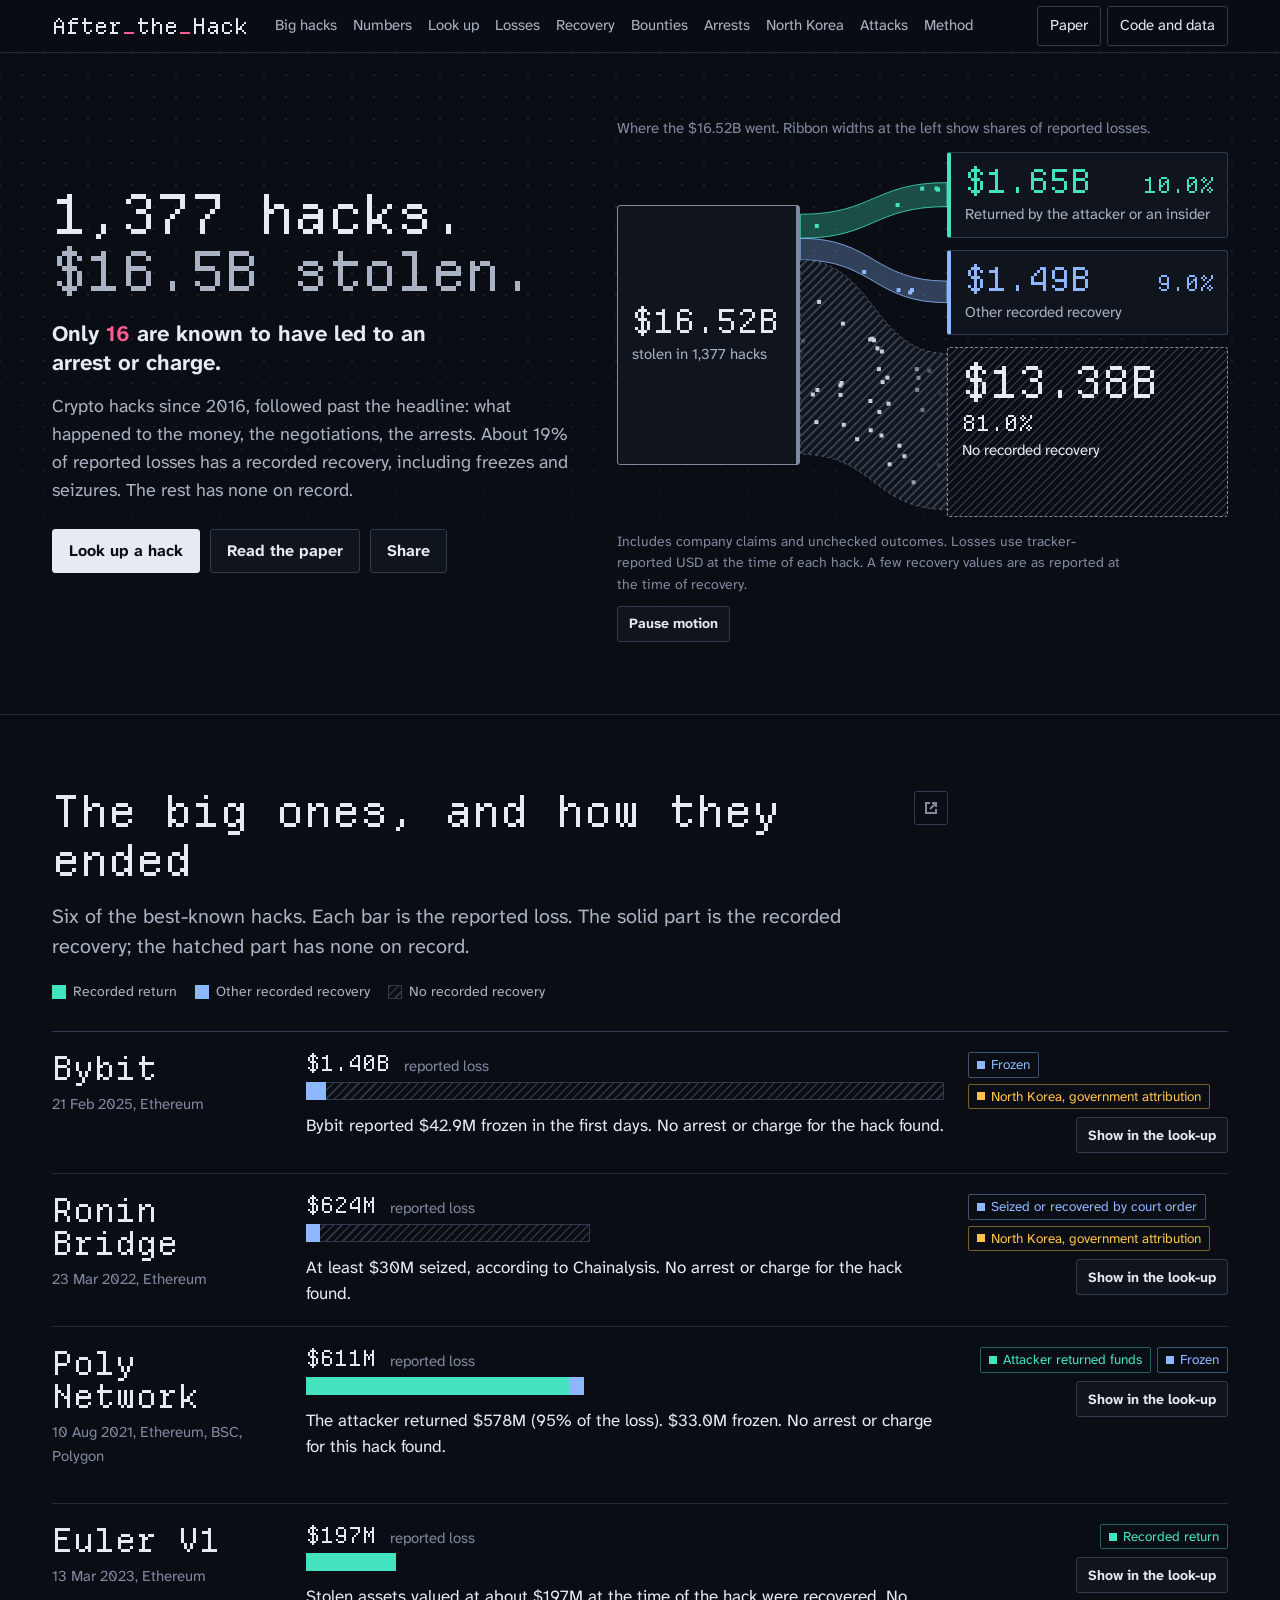
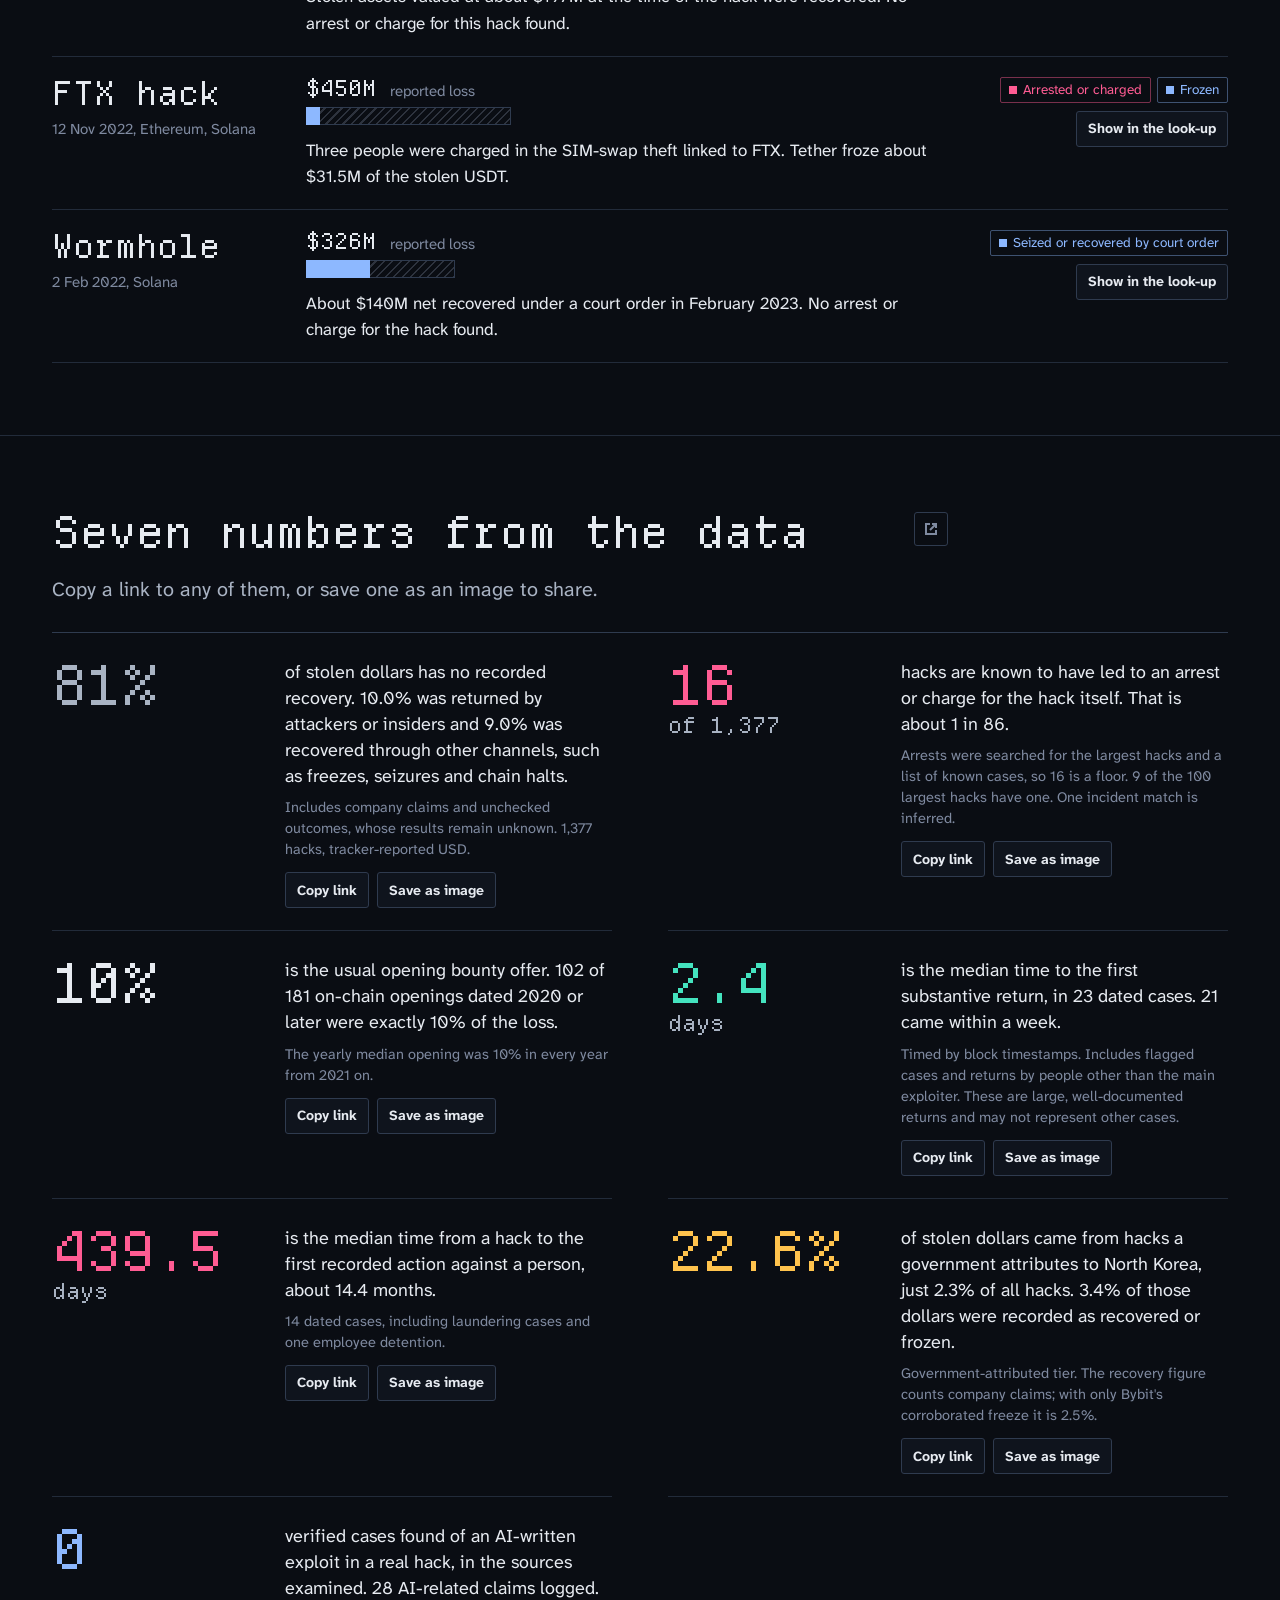
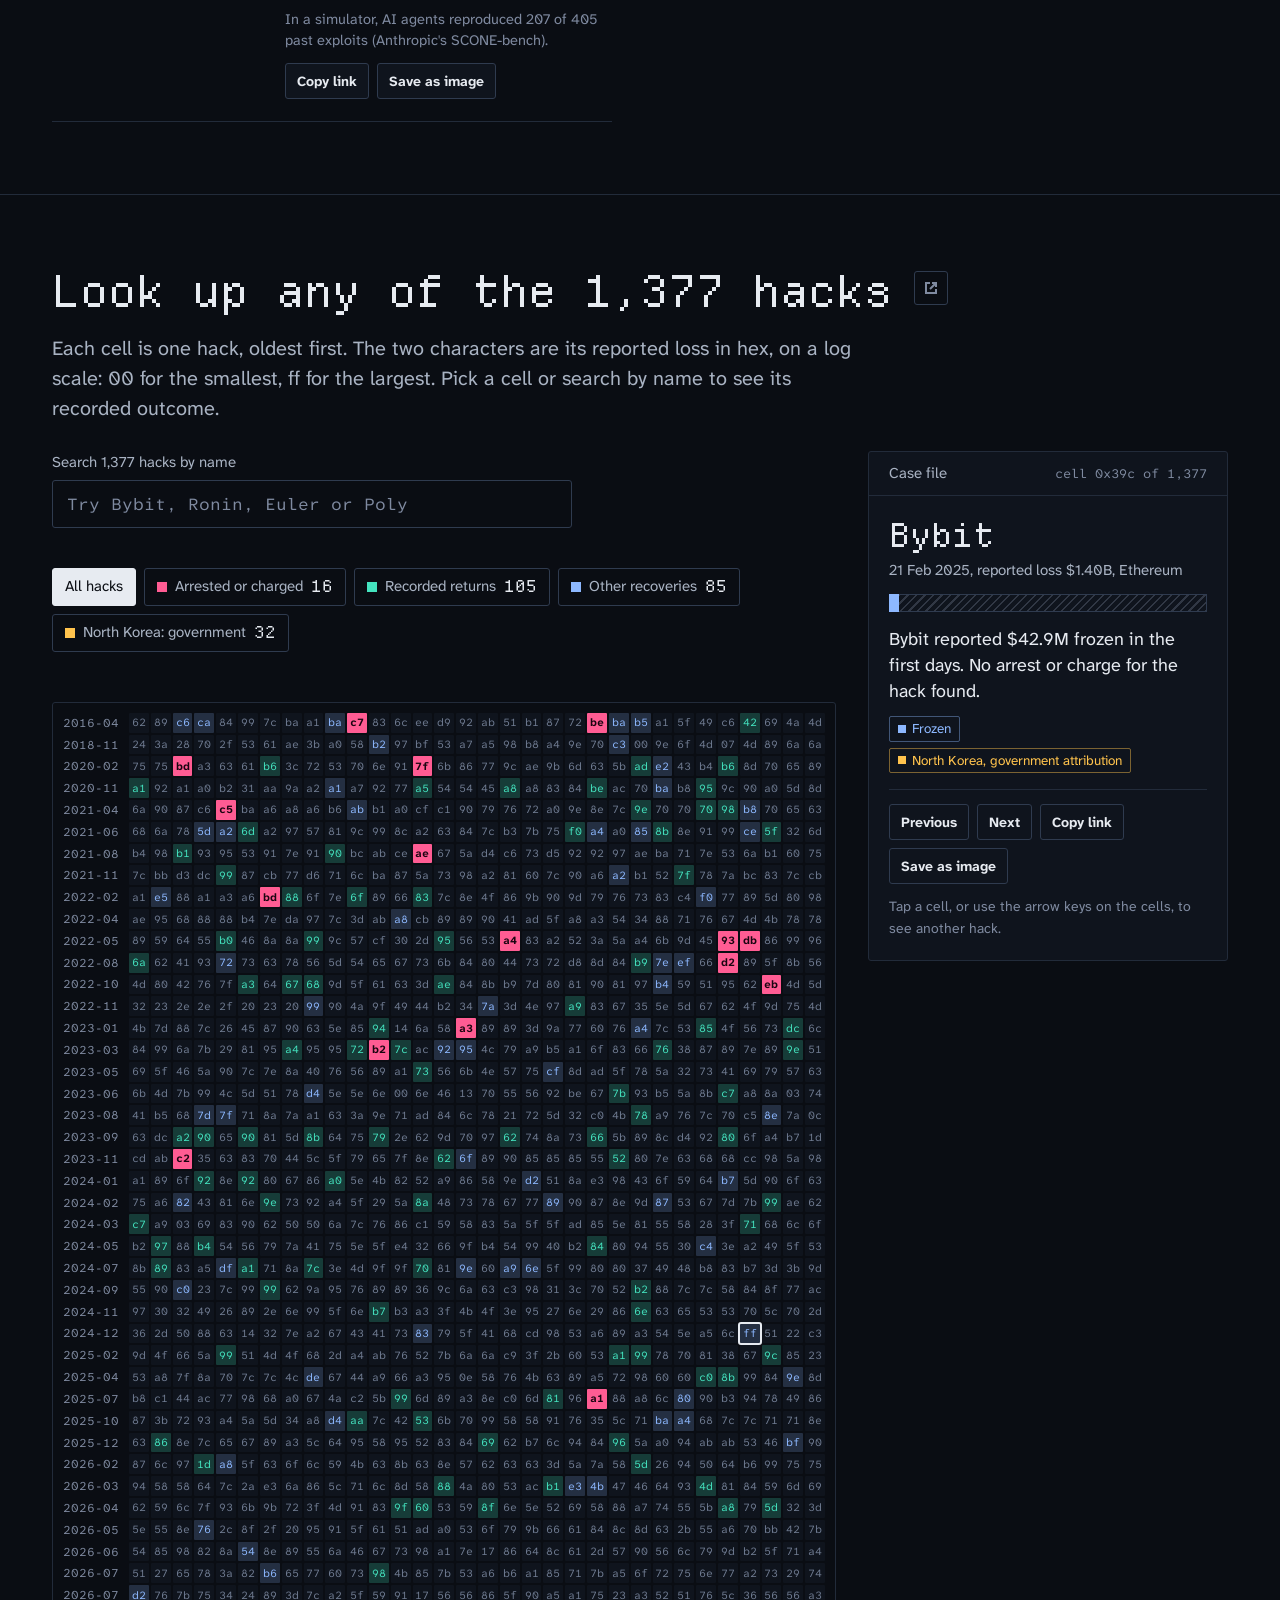
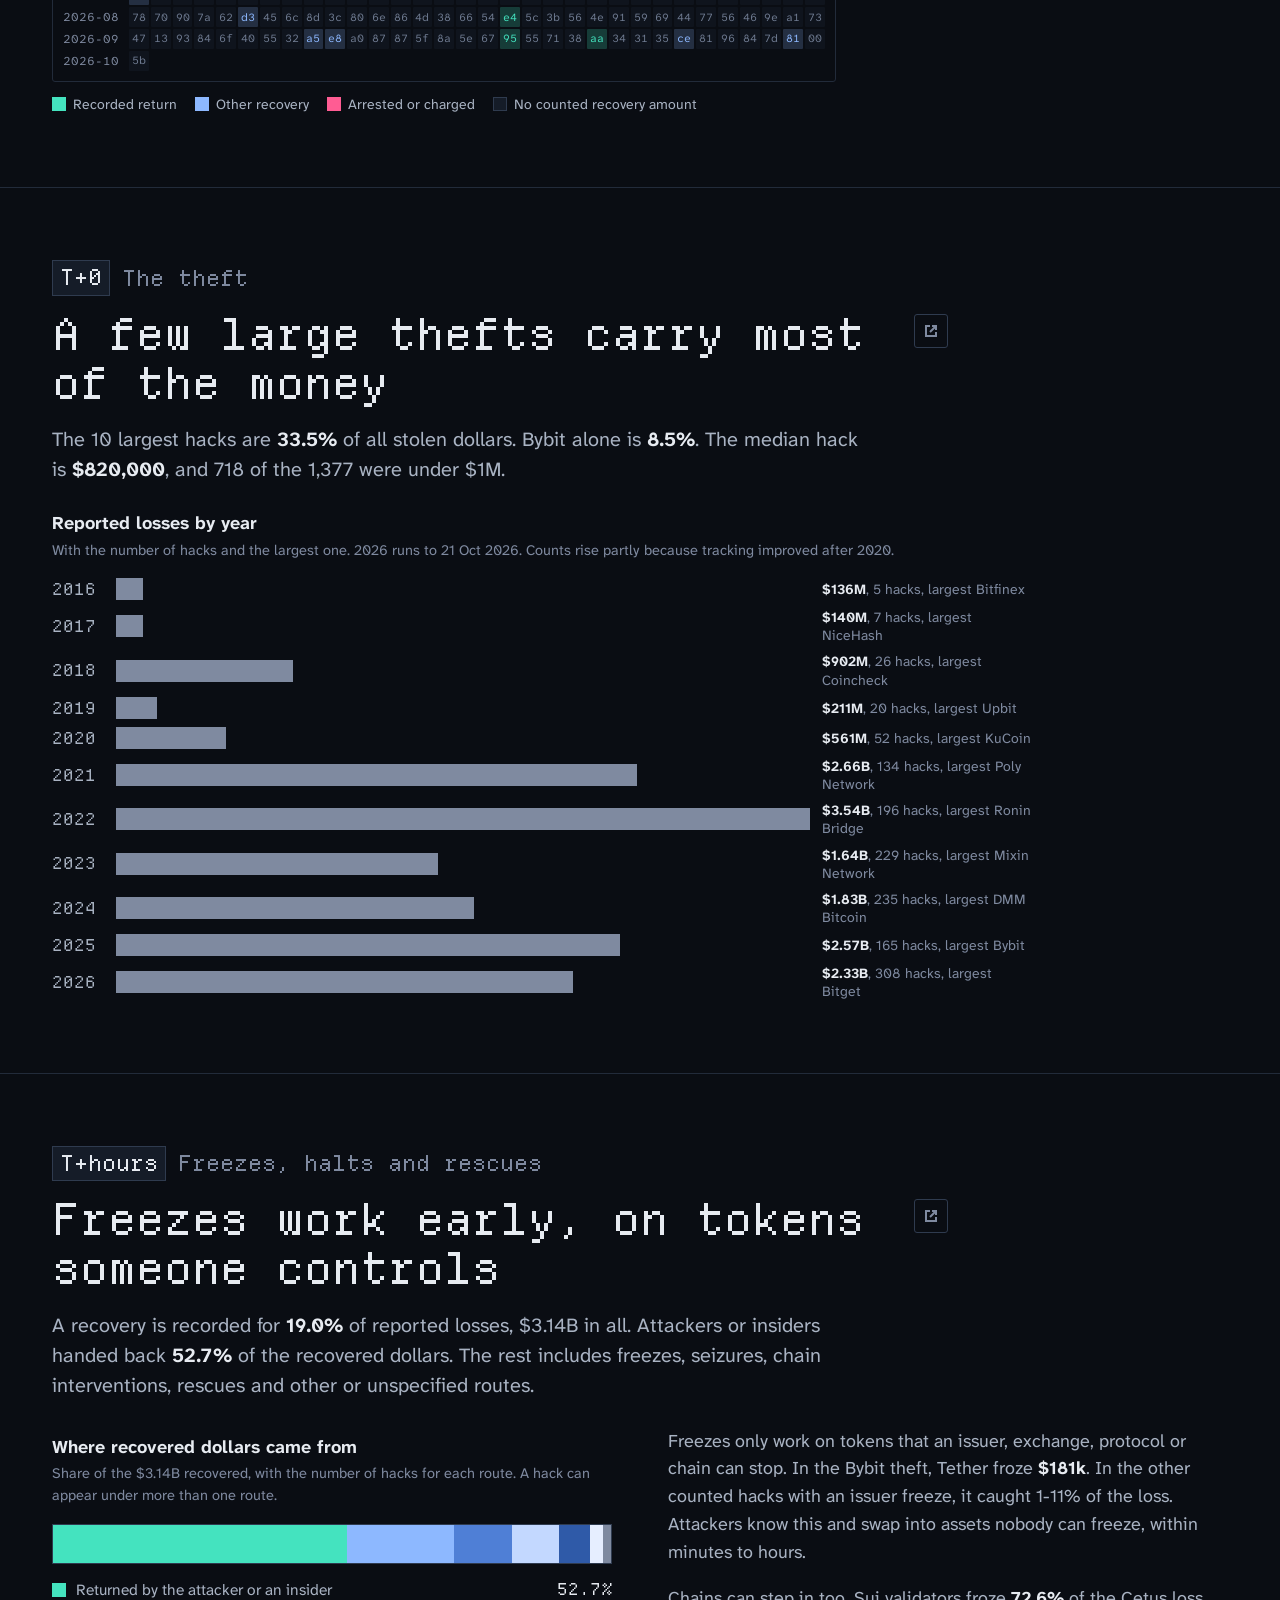
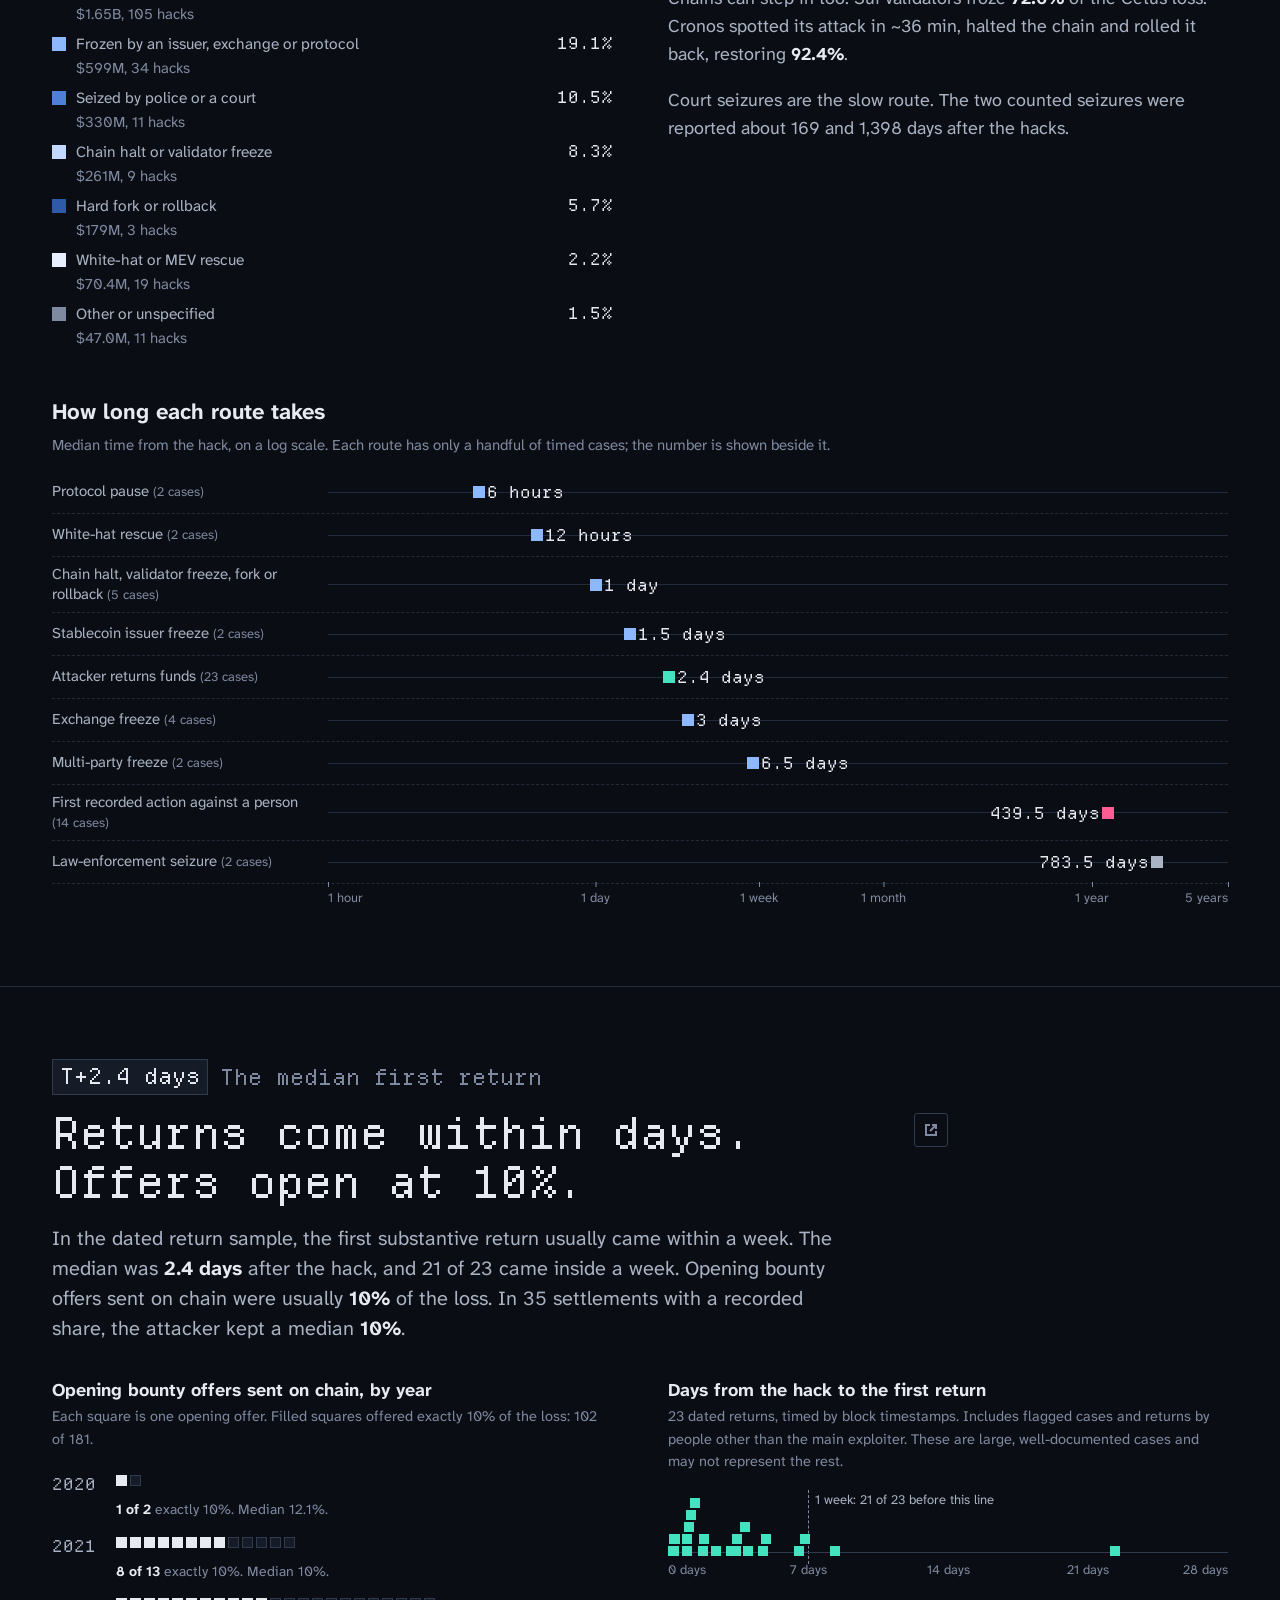
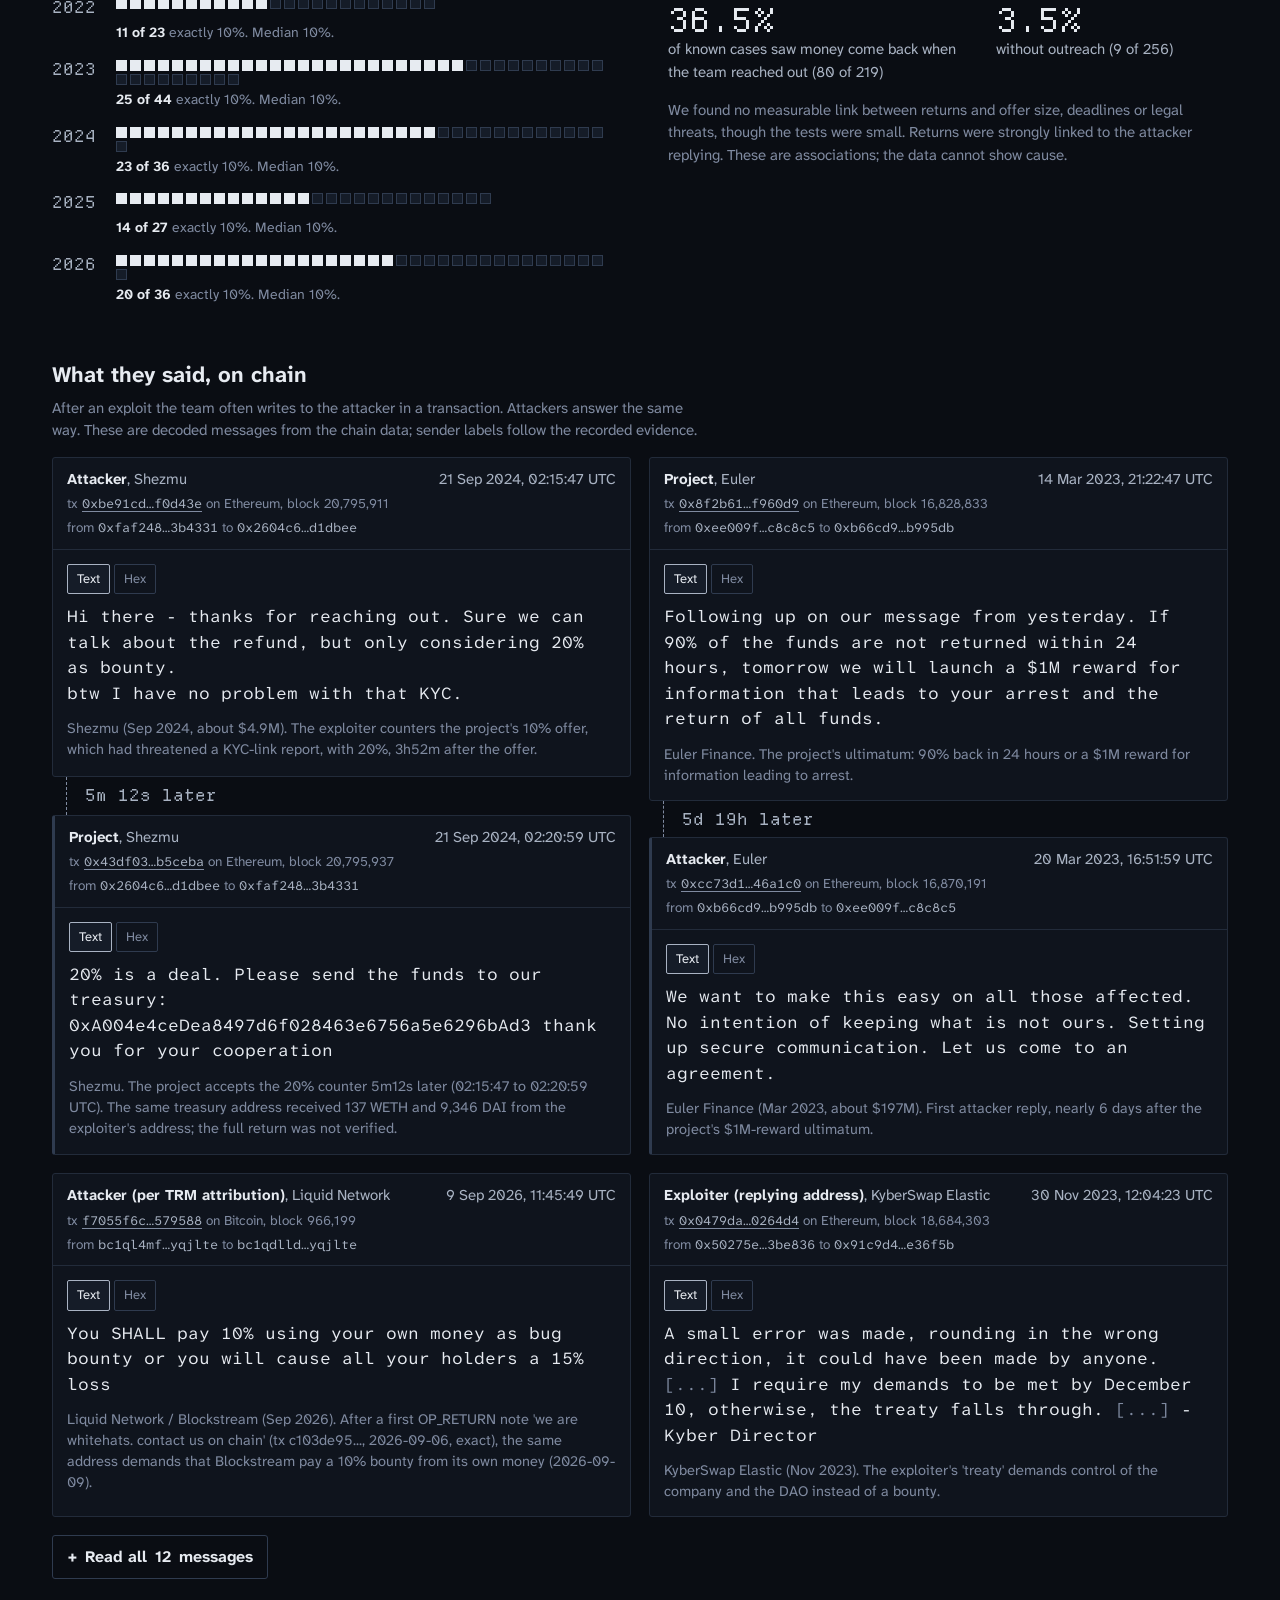
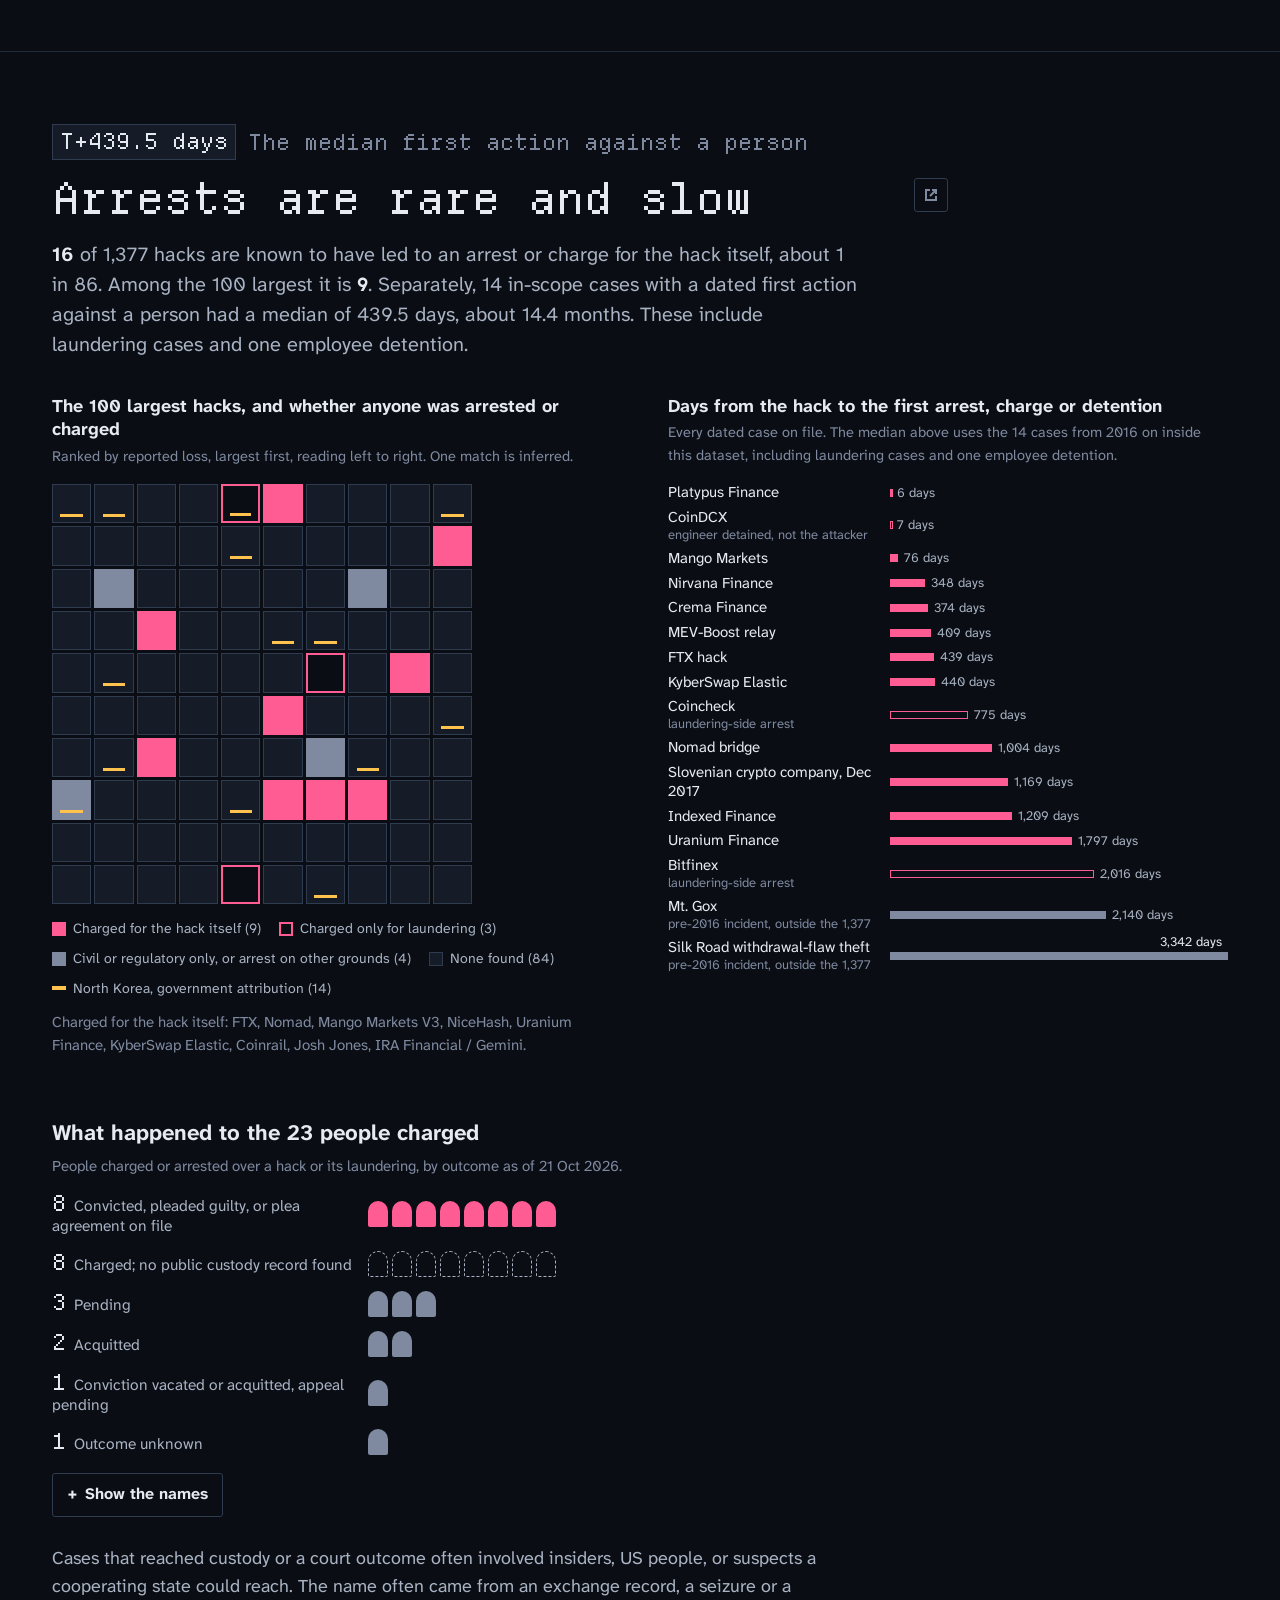
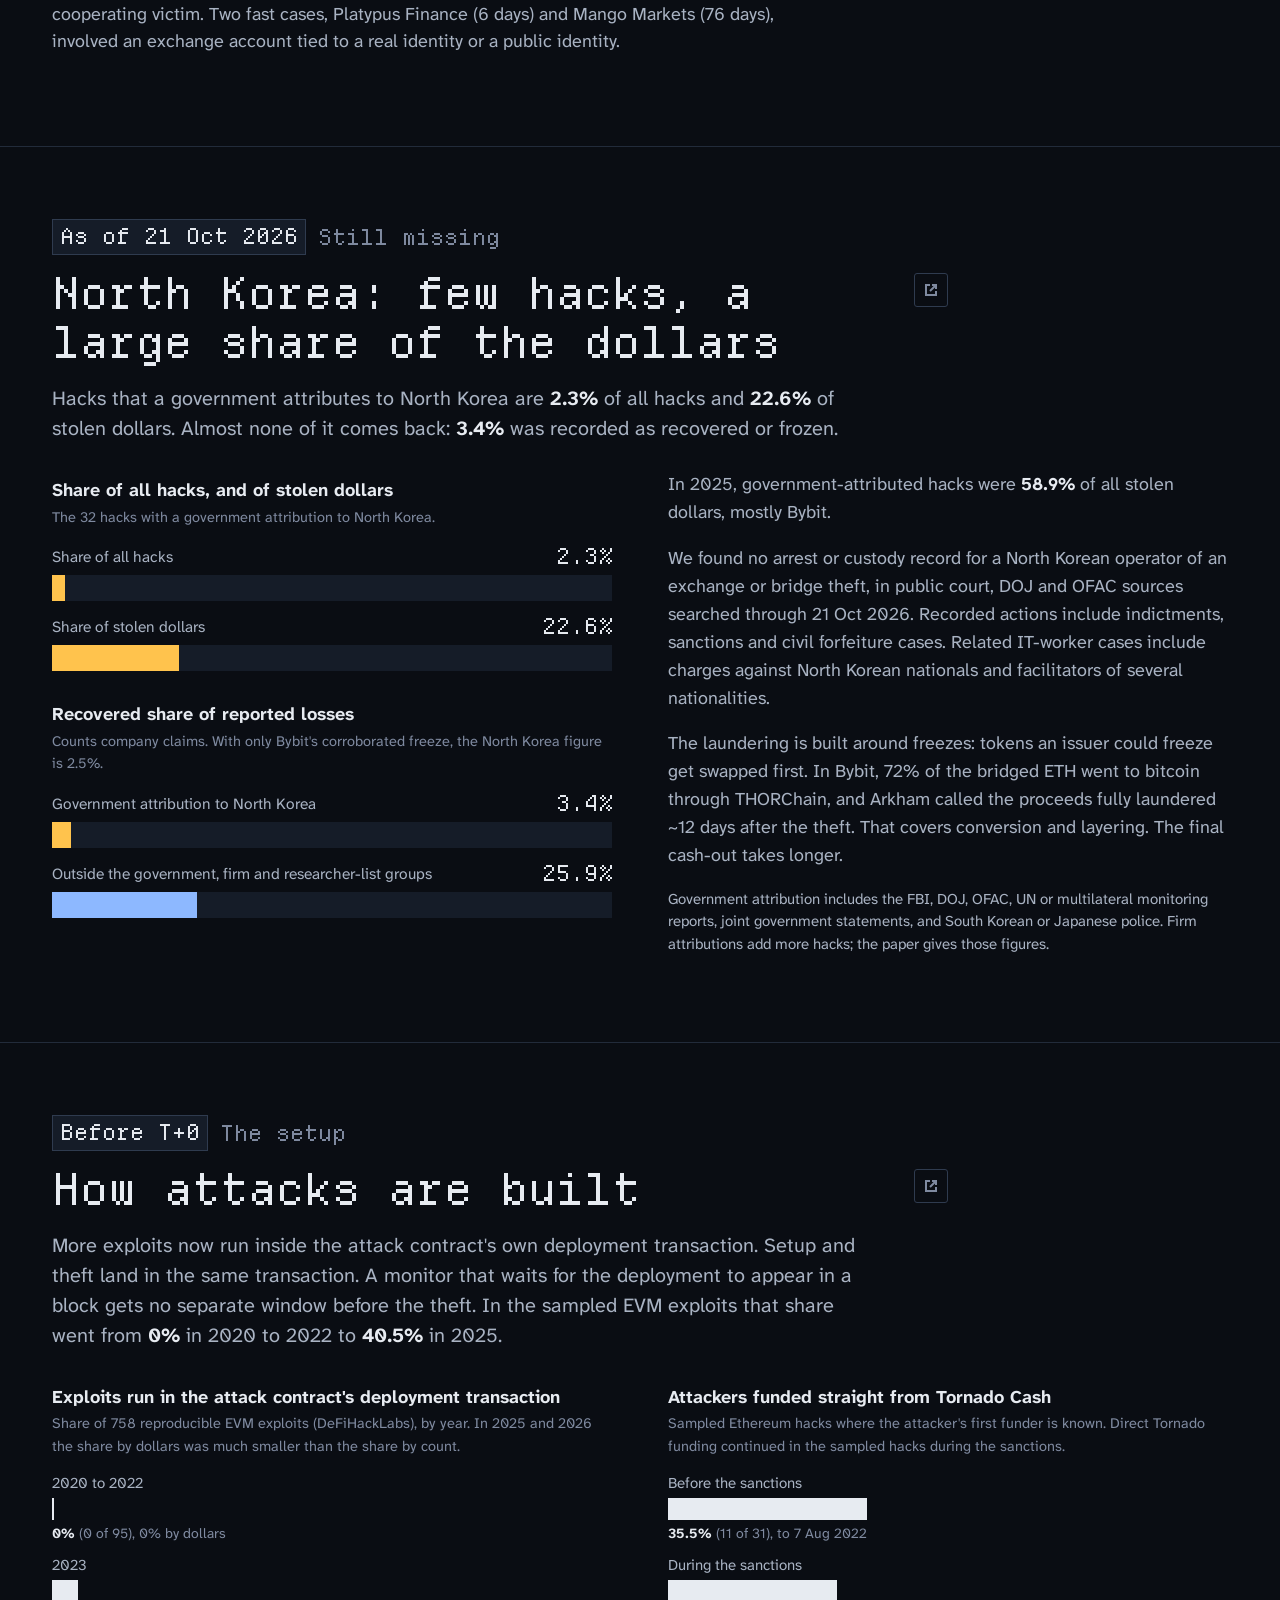
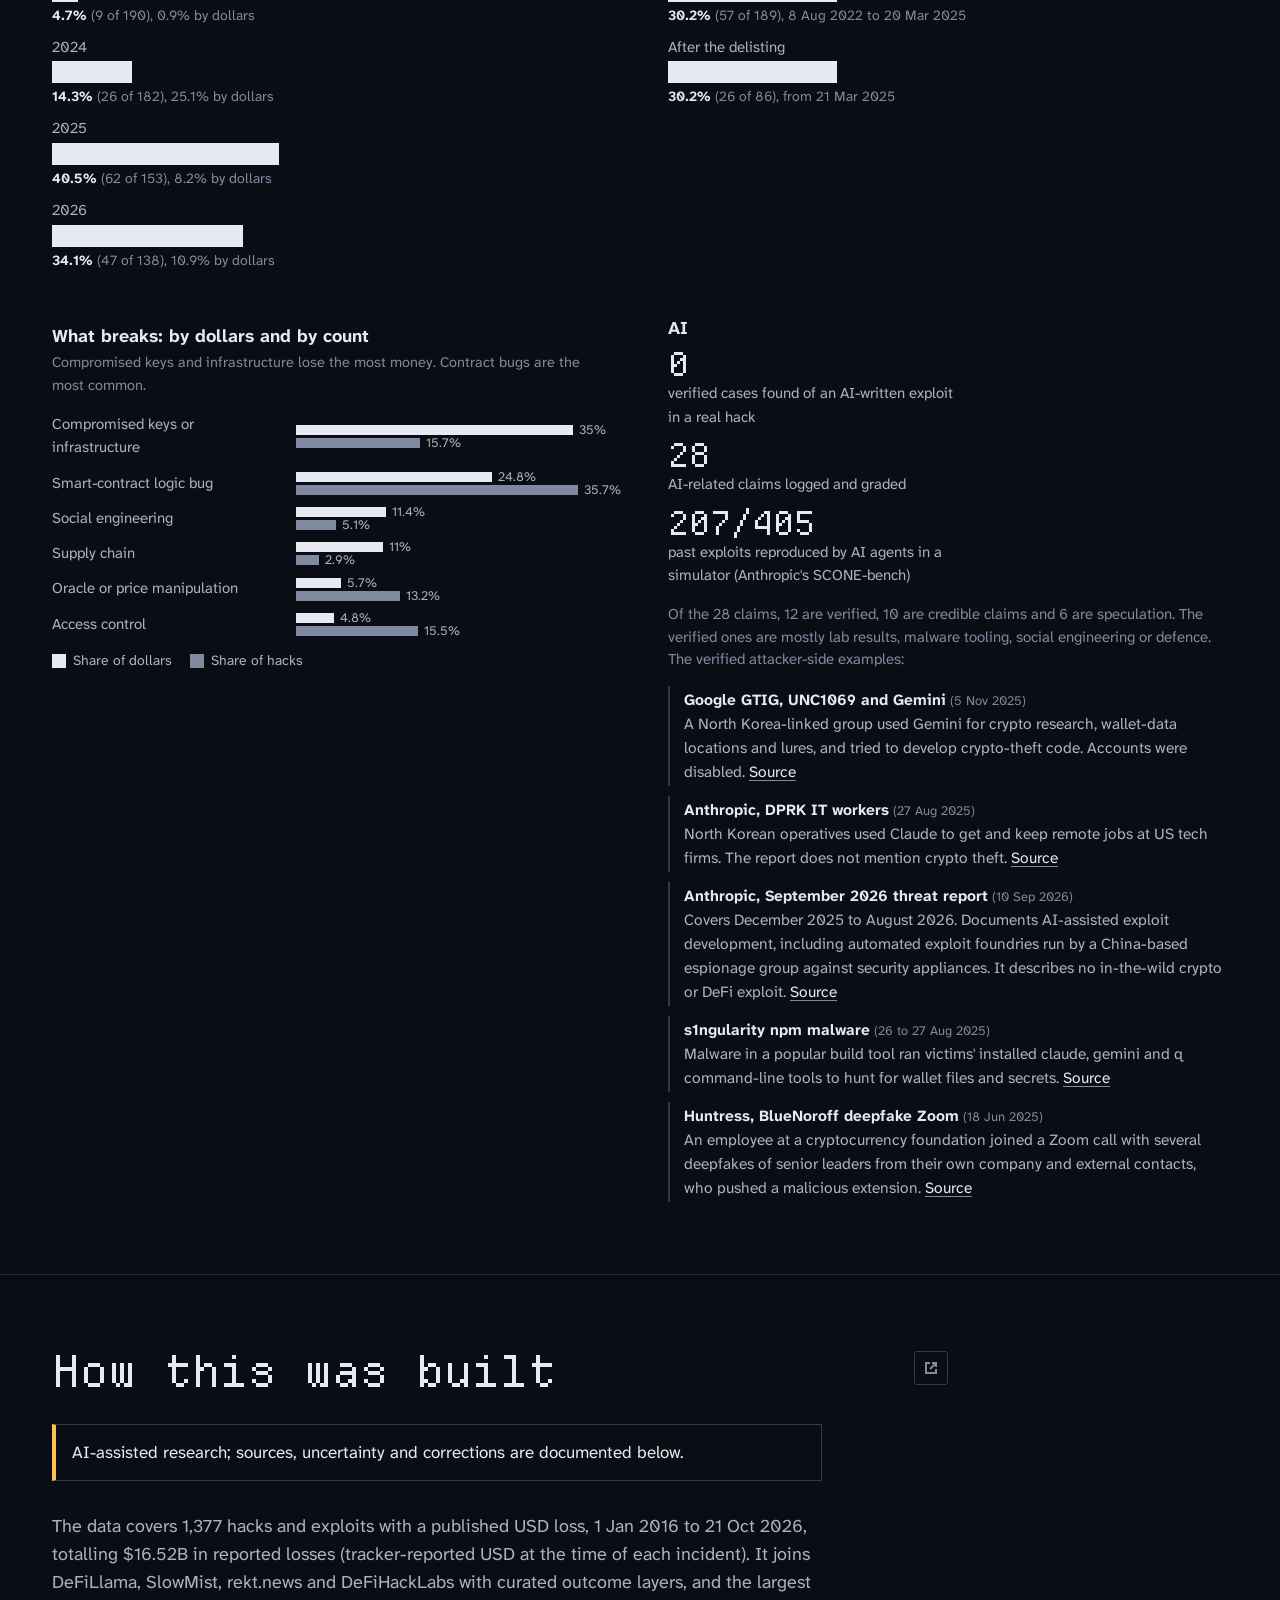
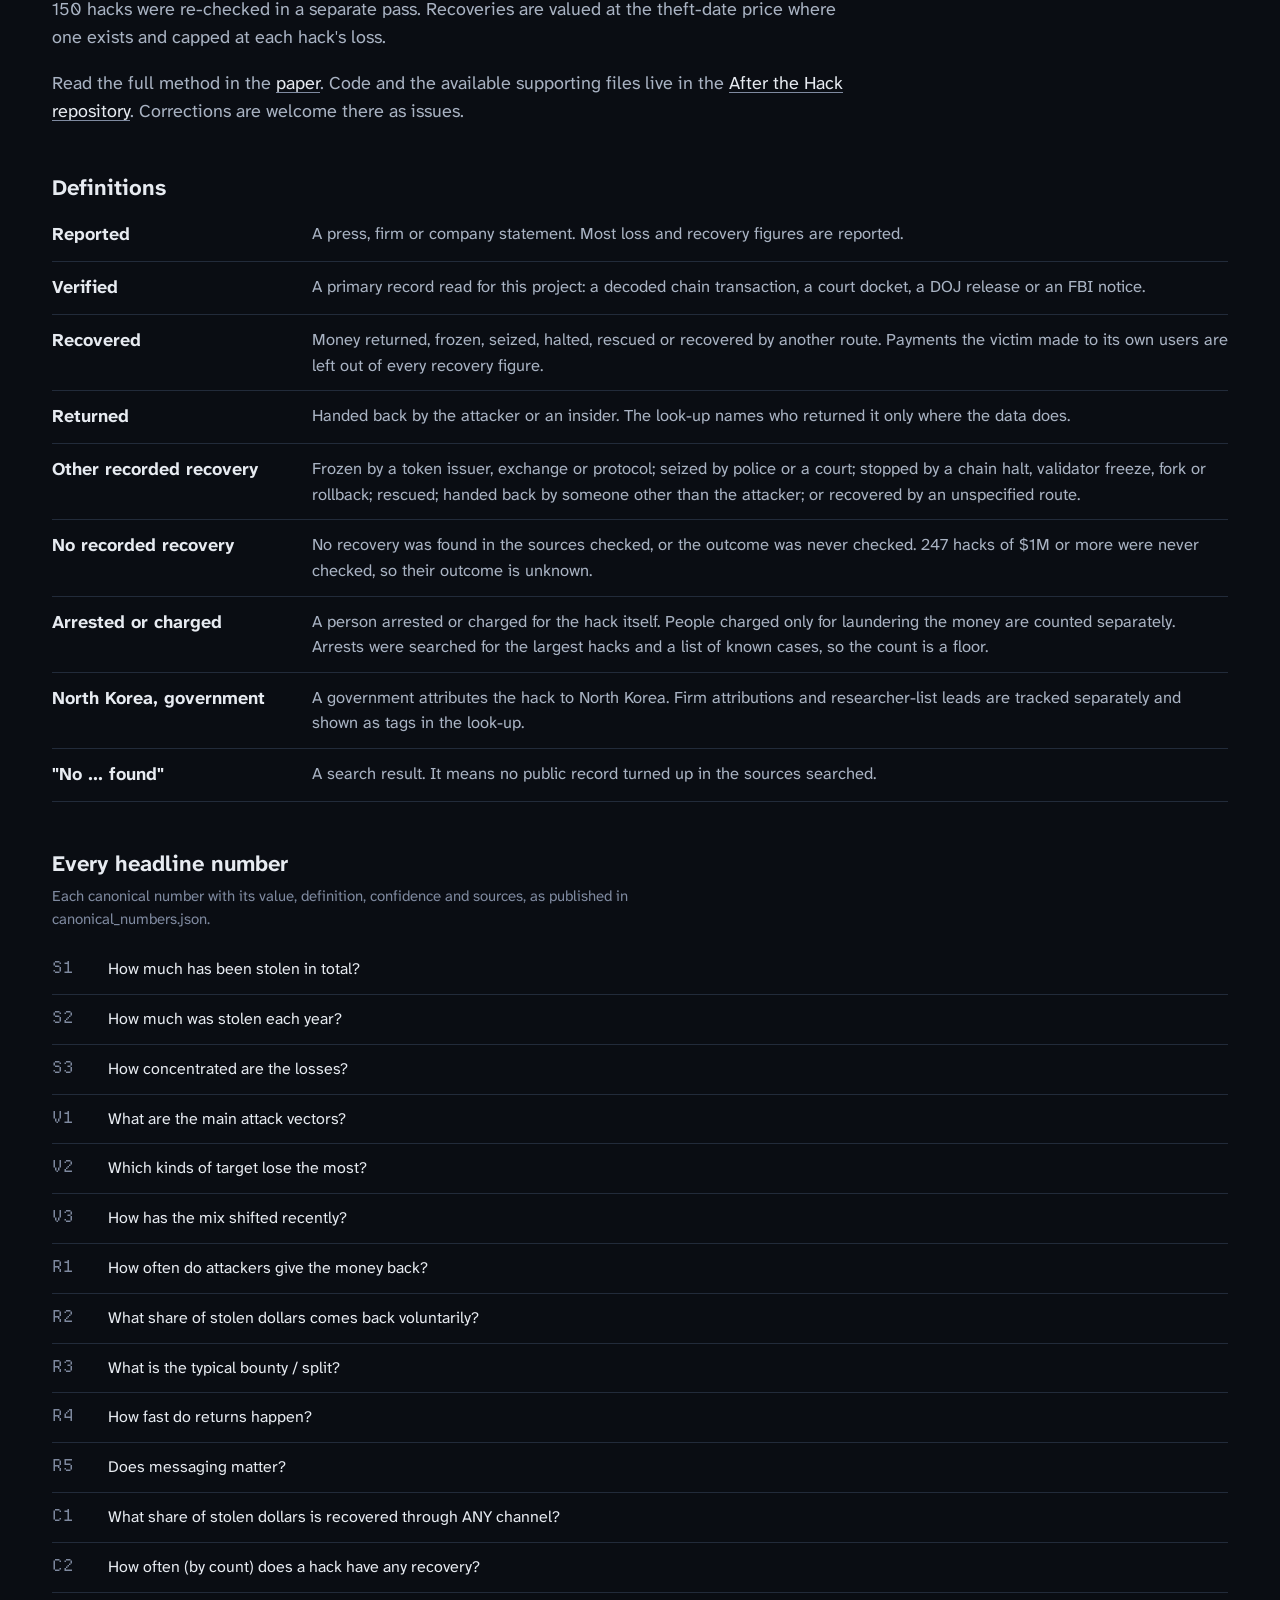
==== commit f87af0e8: "New site design, launch cards and thread Rebuilt the site in a forensic-console style (fund-flow tra" ====
--- a/site/index.html
+++ b/site/index.html
@@ -3,760 +3,420 @@
 <head>
 <meta charset="utf-8">
 <meta name="viewport" content="width=device-width, initial-scale=1">
-<title>After the Hack</title>
-<meta name="description" content="What happens to stolen crypto after a hack: returns, freezes, arrests and North Korea, in a data study of more than a thousand hacks since 2016.">
-<meta name="color-scheme" content="light dark">
-<meta name="theme-color" content="#f5f4f0" media="(prefers-color-scheme: light)">
-<meta name="theme-color" content="#0d1117" media="(prefers-color-scheme: dark)">
+<title>After the Hack: what happens after a crypto hack</title>
+<meta name="description" content="What happens after a crypto hack: where the stolen money goes, how attackers negotiate on chain, and who gets caught. Every number links to open data.">
 <link rel="canonical" href="https://after-the-hack.shadow654.chatgpt.site/">
+<meta name="theme-color" content="#0a0d13">
 <meta property="og:type" content="website">
+<meta property="og:site_name" content="After the Hack">
+<meta property="og:title" content="After the Hack">
+<meta property="og:description" content="What happens after a crypto hack: where the stolen money goes, how attackers negotiate on chain, and who gets caught.">
 <meta property="og:url" content="https://after-the-hack.shadow654.chatgpt.site/">
-<meta property="og:title" content="After the Hack">
-<meta property="og:description" content="What happens to stolen crypto after a hack: returns, freezes, arrests and North Korea, in a data study of more than a thousand hacks since 2016.">
 <meta property="og:image" content="https://after-the-hack.shadow654.chatgpt.site/assets/og-card.png">
 <meta property="og:image:width" content="1200">
 <meta property="og:image:height" content="630">
-<meta property="og:image:alt" content="After the Hack: a grid of dots, one per hack, with the few that led to an arrest or charge in red.">
+<meta property="og:image:alt" content="After the Hack: crypto hacks since 2016, where the money went and who got caught.">
 <meta name="twitter:card" content="summary_large_image">
 <meta name="twitter:title" content="After the Hack">
-<meta name="twitter:description" content="What happens to stolen crypto after a hack: returns, freezes, arrests and North Korea, in a data study of more than a thousand hacks since 2016.">
+<meta name="twitter:description" content="Where the stolen money goes, how attackers negotiate on chain, and who gets caught.">
 <meta name="twitter:image" content="https://after-the-hack.shadow654.chatgpt.site/assets/og-card.png">
-<script>
-  // Apply a saved theme before first paint. Storage can be unavailable; the page works without it.
-  try { var t = localStorage.getItem("ath-theme"); if (t === "light" || t === "dark") document.documentElement.setAttribute("data-theme", t); } catch (e) {}
-</script>
+<link rel="icon" href="assets/favicon.svg" type="image/svg+xml">
+<link rel="preload" href="assets/fonts/departure-mono.woff2" as="font" type="font/woff2" crossorigin>
+<link rel="preload" href="assets/fonts/atkinson-next.woff2" as="font" type="font/woff2" crossorigin>
 <link rel="stylesheet" href="assets/style.css">
-<link rel="icon" href="data:image/svg+xml,%3Csvg xmlns='http://www.w3.org/2000/svg' viewBox='0 0 32 32'%3E%3Crect width='32' height='32' rx='7' fill='%230d1117'/%3E%3Cg fill='%23566170'%3E%3Ccircle cx='8' cy='8' r='3'/%3E%3Ccircle cx='16' cy='8' r='3'/%3E%3Ccircle cx='24' cy='8' r='3'/%3E%3Ccircle cx='8' cy='16' r='3'/%3E%3Ccircle cx='24' cy='16' r='3'/%3E%3Ccircle cx='8' cy='24' r='3'/%3E%3Ccircle cx='16' cy='24' r='3'/%3E%3Ccircle cx='24' cy='24' r='3'/%3E%3C/g%3E%3Ccircle cx='16' cy='16' r='4.5' fill='%23e5495a'/%3E%3C/svg%3E">
+<script src="data/bundle.js" defer></script>
+<script src="assets/app.js" defer></script>
 </head>
 <body>
 <a class="skip" href="#main">Skip to the story</a>
 
 <header class="bar">
   <div class="wrap">
-    <a class="mark" href="#top"><i class="mark-dots" aria-hidden="true"></i>After the Hack</a>
-    <nav aria-label="Sections">
-      <a class="opt" href="#famous">Famous hacks</a>
-      <a class="opt" href="#findings">Findings</a>
-      <a class="opt" href="#lookup">Look up</a>
-      <a class="opt" href="#said">Messages</a>
-      <a class="opt" href="#negotiation">Negotiation</a>
-      <a class="opt" href="#recovery">Recovery</a>
-      <a class="opt" href="#consequences">Arrests</a>
-      <a class="opt" href="#dprk">North Korea</a>
-      <a class="opt" href="#attack-anatomy">Attacks</a>
-      <a class="opt" href="#methods">Data</a>
-      <select class="jump" id="jump" aria-label="Jump to a section">
-        <option value="">Jump to</option>
-        <option value="#famous">Famous hacks</option>
-        <option value="#findings">Findings</option>
-        <option value="#lookup">Look up a hack</option>
-        <option value="#said">What they said</option>
-        <option value="#scale">The theft</option>
-        <option value="#negotiation">Negotiation</option>
-        <option value="#recovery">Recovery</option>
-        <option value="#consequences">Arrests and courts</option>
-        <option value="#dprk">North Korea</option>
-        <option value="#attack-anatomy">How attacks are built</option>
-        <option value="#cases">Recent cases</option>
-        <option value="#methods">Methods and data</option>
-      </select>
-      <button class="theme-btn" type="button" id="theme-btn" aria-pressed="false" aria-label="Dark theme"><span class="theme-ic" aria-hidden="true"></span><span class="theme-tx">Dark</span></button>
+    <a class="mark" href="#top" aria-label="After the Hack, back to top">After<i>_</i>the<i>_</i>Hack</a>
+    <nav class="nav" aria-label="Sections">
+      <ul>
+        <li><a href="#cases">Big hacks</a></li>
+        <li><a href="#numbers">Numbers</a></li>
+        <li><a href="#lookup">Look up</a></li>
+        <li><a href="#theft">Losses</a></li>
+        <li><a href="#recovery">Recovery</a></li>
+        <li><a href="#bounties">Bounties</a></li>
+        <li><a href="#arrests">Arrests</a></li>
+        <li><a href="#dprk">North Korea</a></li>
+        <li><a href="#attacks">Attacks</a></li>
+        <li><a href="#method">Method</a></li>
+      </ul>
     </nav>
+    <div class="bar-out">
+      <a href="paper.html">Paper</a>
+      <a href="https://github.com/DicksonWu654/after-the-hack">Code and data</a>
+    </div>
   </div>
 </header>
 
 <main id="main">
-<p class="sr-only" id="kbd-hint">Numbers open a definition. Press Tab to reach the first number in each paragraph, Left and Right arrow to move between numbers in a paragraph, Enter to open the definition and move into it, and Escape to close it.</p>
-<div class="wrap">
-
-<!-- ================================================================ HERO -->
-<section class="hero" id="top" aria-labelledby="title">
-  <p class="eyebrow">After the Hack</p>
-  <h1 id="title"><span data-n="S1.n|int" data-flat></span> hacks, <span data-n="S1.total_usd|B1" data-flat></span> in reported losses. <span class="hl">Only <span data-n="E2.master_all.0|int" data-flat></span> are known to have led to an arrest or charge.</span></h1>
-
-  <div class="dots-wrap" id="dots-wrap">
-    <div class="dots-tools">
-      <div class="chips" role="group" aria-label="Choose which hacks to highlight" id="chips"></div>
-    </div>
-    <p class="dots-key" id="dots-key"></p>
-    <div class="dots-frame">
-      <svg id="dotfield" class="dotfield" tabindex="0" role="group" aria-roledescription="dot field" aria-describedby="dots-help" aria-label="One dot per hack. Use the arrow keys to move between dots."></svg>
-    </div>
-    <p class="sr-only" id="dots-help">Arrow keys move between dots, Page Up and Page Down jump a block, N and P jump to the next or previous highlighted dot, Home and End go to the first and last dot, Enter copies a link to the selected hack.</p>
-    <div class="readout" id="dot-read" aria-live="polite"></div>
-    <div class="dots-foot">
-      <div class="order" role="group" aria-label="Order of the dots" id="order"></div>
-      <button class="save" type="button" id="save-hero"><span class="ic ic-img" aria-hidden="true"></span>Save as image</button>
-    </div>
-    <div class="dots-foot">
-      <p class="dots-note">Arrests were searched for the largest hacks and a list of known cases, so <span data-n="E2.master_all.0|int" data-flat></span> is a floor. Losses are tracker-reported USD; the definitions list the exceptions.</p>
-    </div>
-  </div>
-</section>
-
-<!-- ================================================================ FAMOUS -->
-<section class="strip" id="famous" aria-labelledby="famous-h">
-  <h2 id="famous-h">The big ones, and how they ended</h2>
-  <div class="famous" id="famous-list"></div>
-</section>
-
-<!-- ================================================================ FINDINGS -->
-<section class="strip" id="findings" aria-labelledby="findings-h">
-  <h2 id="findings-h">Five things the data says</h2>
-  <div class="findings">
-    <article class="fnd fnd-wide" id="fnd-ledger">
-      <div class="fnd-main">
-        <p class="fnd-big"><b data-n="d.unrecovered_pct|p0" data-flat></b></p>
-        <p class="fnd-txt">of reported losses have no recorded recovery.</p>
-      </div>
-      <div class="ledger-bar" id="ledger-bar" role="img" aria-label="Where every dollar of reported losses ended up"></div>
-      <div class="ledger-key">
-        <div style="--k: var(--s1)"><b data-n="R2.pct_of_all|p1"></b><span>returned by attackers or insiders, <span data-n="R2.voluntary_usd|B2"></span></span></div>
-        <div style="--k: var(--s2)"><b data-n="C4.master_pct|p1"></b><span>through other recovery channels, <span data-n="C4.master_usd|B2"></span></span></div>
-        <div style="--k: var(--lost)"><b data-n="d.unrecovered_pct|p1"></b><span>without a recorded recovery, <span data-n="d.unrecovered_usd|B2"></span></span></div>
-      </div>
-      <p class="fnd-foot">Includes company-reported amounts and unchecked outcomes. <span data-n="S1.n|int"></span> hacks, tracker-reported USD. <a href="#def-C1">Definition</a></p>
-    </article>
-    <article class="fnd" id="fnd-arrests">
-      <p class="fnd-big"><b data-n="E1.top100_strict|int" data-flat></b><span class="fnd-of"> of 100</span></p>
-      <p class="fnd-txt">of the largest hacks have a recorded arrest or charge for the hack itself.</p>
-      <div class="fnd-viz" id="viz-arrests" aria-hidden="true"></div>
-      <p class="fnd-foot">Ranked by reported loss. One match is inferred. <a href="#def-E1">Definition</a></p>
-    </article>
-    <article class="fnd" id="fnd-bounty">
-      <p class="fnd-big"><b data-n="d.opening_median_pct|p0" data-flat></b></p>
-      <p class="fnd-txt">is the usual opening bounty offer: <span data-n="d.openings_table_10|int"></span> of <span data-n="d.openings_table_n|int"></span> on-chain openings dated 2020 or later were exactly <span data-n="d.opening_median_pct|p0" data-flat></span> of the loss.</p>
-      <div class="fnd-viz" id="viz-bounty" aria-hidden="true"></div>
-      <p class="fnd-foot">Team messages to attackers. The yearly median was <span data-n="d.opening_median_pct|p0"></span> from 2021 on. <a href="#def-R3">Definition</a></p>
-    </article>
-    <article class="fnd" id="fnd-wait">
-      <p class="fnd-big"><b data-n="E3.median_days_2016_plus_in_headline_scope|mo0" data-flat></b><span class="fnd-of"> months</span></p>
-      <p class="fnd-txt">median time from a hack to the first recorded action against a person, in <span data-n="E3.n_2016_plus_in_headline_scope|int"></span> dated cases that include laundering cases and one employee detention.</p>
-      <div class="fnd-viz" id="viz-wait" aria-hidden="true"></div>
-      <p class="fnd-foot"><span data-n="E3.median_days_2016_plus_in_headline_scope|d1"></span> days. <a href="#def-E3">Definition</a></p>
-    </article>
-    <article class="fnd" id="fnd-dprk">
-      <p class="fnd-big"><b data-n="D3.gov_only_pct|p1" data-flat></b></p>
-      <p class="fnd-txt">of reported losses were recovered or frozen in the <span data-n="D1.gov.n|int"></span> hacks that governments attribute to North Korea. Those hacks are <span data-n="D1.gov.pct|p1"></span> of all reported losses. The figure counts company claims; with Bybit's corroborated freeze it is <span data-n="D3.gov_only_bybit_corroborated_pct|p1"></span>.</p>
-      <div class="fnd-viz" id="viz-dprk" aria-hidden="true"></div>
-      <p class="fnd-foot">Government-attributed tier. The squares show the share of all reported losses. <a href="#def-D1">Definition</a></p>
-    </article>
-  </div>
-</section>
-
-<!-- ================================================================ TRY IT -->
-<section class="strip" id="lookup" aria-labelledby="lookup-h">
-  <h2 id="lookup-h">Look up a hack</h2>
-  <div class="lookup">
-    <div class="lookup-in">
-      <label for="q">Search <span data-n="S1.n|int" data-flat></span> hacks by name</label>
-      <input id="q" type="search" autocomplete="off" autocapitalize="off" spellcheck="false" placeholder="Try Bybit, Ronin, Euler or Poly" role="combobox" aria-expanded="false" aria-controls="results" aria-autocomplete="list">
-      <p class="lookup-count" id="q-count" aria-live="polite"></p>
-      <ul class="results" id="results" role="listbox" aria-label="Matching hacks"></ul>
-    </div>
-    <div class="hackcard" id="hackcard" aria-live="polite"></div>
-  </div>
-
-  <figure class="fig fig-grid" id="fig-top100">
-    <p class="ft">The 100 largest hacks, and whether anyone was arrested or charged</p>
-    <p class="fs">One square per hack, ranked by loss from the top left. Tap or focus a square for its name, loss and outcome.</p>
-    <ul class="legend">
-      <li><i style="--c: var(--charged)"></i>Person arrested or charged for the hack</li>
-      <li><i class="hollow" style="--c: var(--charged)"></i>Laundering-side charges only</li>
-      <li><i class="out"></i>None found for the hack</li>
-      <li><i class="dash"></i>Not checked</li>
-      <li><i class="ring" style="--c: var(--s3)"></i>Government-attributed to North Korea</li>
+<noscript><div class="wrap"><p>This page draws its numbers and charts from the data file with JavaScript. The full research is in the <a href="paper.html">paper</a> and the <a href="https://github.com/DicksonWu654/after-the-hack">repository</a>.</p></div></noscript>
+
+<!-- ============================================================ HERO -->
+<section class="hero" id="top" aria-labelledby="h-top">
+  <div class="wrap">
+    <div class="hero-text">
+      <h1 class="h1" id="h-top"><span><span data-k="S1.n" data-f="int"></span> hacks.</span><span class="l2"><span data-k="S1.total_usd" data-f="B1"></span> stolen.</span></h1>
+      <p class="h1-sub">Only <b data-k="E2.master_all.0" data-f="int"></b> are known to have led to an arrest or charge.</p>
+      <p class="hero-dek">Crypto hacks since <span data-k="x.since"></span>, followed past the headline: what happened to the money, the negotiations, the arrests. About <span data-k="C1.pct" data-f="p0"></span> of reported losses has a recorded recovery, including freezes and seizures. The rest has none on record.</p>
+      <div class="hero-cta">
+        <a class="btn solid" href="#lookup">Look up a hack</a>
+        <a class="btn" href="paper.html">Read the paper</a>
+        <button class="btn" type="button" id="share-site">Share</button>
+      </div>
+    </div>
+
+    <figure class="trace" id="trace" aria-labelledby="trace-cap">
+      <div class="trace-head">
+        <p id="trace-cap">Where the <span data-k="S1.total_usd" data-f="B2"></span> went. Ribbon widths at the left show shares of reported losses.</p>
+      </div>
+      <div class="trace-stage" id="trace-stage">
+        <svg class="trace-svg" id="trace-svg" aria-hidden="true"></svg>
+        <div class="tnode tn-root" id="tn-root">
+          <span class="amt" data-k="S1.total_usd" data-f="B2"></span>
+          <span class="lab">stolen in <span data-k="S1.n" data-f="int"></span> hacks</span>
+        </div>
+        <div class="tn-col">
+          <a class="tnode tn-ret" id="tn-ret" href="#bounties">
+            <span class="row"><span class="amt" data-k="R2.voluntary_usd" data-f="B2"></span><span class="pct" data-k="R2.pct_of_all" data-f="p1"></span></span>
+            <span class="lab">Returned by the attacker or an insider</span>
+          </a>
+          <a class="tnode tn-oth" id="tn-oth" href="#recovery">
+            <span class="row"><span class="amt" data-k="C4.master_usd" data-f="B2"></span><span class="pct" data-k="C4.master_pct" data-f="p1"></span></span>
+            <span class="lab">Other recorded recovery</span>
+          </a>
+          <a class="tnode tn-none" id="tn-none" href="#method-defs">
+            <span class="row"><span class="amt" data-k="d.unrecovered_usd" data-f="B2"></span><span class="pct" data-k="d.unrecovered_pct" data-f="p1"></span></span>
+            <span class="lab">No recorded recovery</span>
+          </a>
+        </div>
+      </div>
+      <div class="trace-foot">
+        <p>Includes company claims and unchecked outcomes. Losses use tracker-reported USD at the time of each hack. A few recovery values are as reported at the time of recovery.<span class="unver-note"></span></p>
+        <button class="btn sm" type="button" id="motion">Pause motion</button>
+      </div>
+    </figure>
+  </div>
+</section>
+
+<!-- ============================================================ BIG HACKS -->
+<section class="sec" id="cases" aria-labelledby="h-cases">
+  <div class="wrap">
+    <div class="sec-head">
+      <h2 class="h2" id="h-cases"><span class="h2-t">The big ones, and how they ended</span></h2>
+      <p class="lead">Six of the best-known hacks. Each bar is the reported loss. The solid part is the recorded recovery; the hatched part has none on record.</p>
+      <ul class="key" aria-label="Bar key">
+        <li><span class="sw ret"></span>Recorded return</li>
+        <li><span class="sw oth"></span>Other recorded recovery</li>
+        <li><span class="sw none"></span>No recorded recovery</li>
+      </ul>
+    </div>
+    <div class="caselog" id="caselog"></div>
+  </div>
+</section>
+
+<!-- ============================================================ NUMBERS -->
+<section class="sec" id="numbers" aria-labelledby="h-numbers">
+  <div class="wrap">
+    <div class="sec-head">
+      <h2 class="h2" id="h-numbers"><span class="h2-t">Seven numbers from the data</span></h2>
+      <p class="lead">Copy a link to any of them, or save one as an image to share.</p>
+    </div>
+    <div class="finds" id="finds"></div>
+  </div>
+</section>
+
+<!-- ============================================================ LOOK UP -->
+<section class="sec" id="lookup" aria-labelledby="h-lookup">
+  <div class="wrap">
+    <div class="sec-head">
+      <h2 class="h2" id="h-lookup"><span class="h2-t">Look up any of the <span data-k="S1.n" data-f="int"></span> hacks</span></h2>
+      <p class="lead">Each cell is one hack, oldest first. The two characters are its reported loss in hex, on a log scale: 00 for the smallest, ff for the largest. Pick a cell or search by name to see its recorded outcome.</p>
+    </div>
+    <div class="ex">
+      <div>
+        <div class="ex-tools">
+          <div class="search" role="search">
+            <label for="q">Search <span data-k="S1.n" data-f="int"></span> hacks by name</label>
+            <input id="q" type="search" autocomplete="off" spellcheck="false" placeholder="Try Bybit, Ronin, Euler or Poly" aria-describedby="q-count" aria-controls="results">
+            <ul class="results" id="results" hidden aria-label="Matching hacks"></ul>
+            <p class="res-count" id="q-count" aria-live="polite"></p>
+          </div>
+          <div class="chips" id="chips" role="group" aria-label="Highlight hacks"></div>
+          <p class="filter-note" id="filter-note" aria-live="polite"></p>
+        </div>
+        <div class="dump" id="dump" role="listbox" aria-label="All hacks, oldest first. Use the arrow keys to move between hacks." tabindex="-1"></div>
+        <ul class="key dump-key" aria-label="Cell key">
+          <li><span class="sw ret"></span>Recorded return</li>
+          <li><span class="sw oth"></span>Other recovery</li>
+          <li><span class="sw arr"></span>Arrested or charged</li>
+          <li><span class="sw dim"></span>No counted recovery amount</li>
+        </ul>
+      </div>
+      <aside class="readout panel" id="readout" aria-label="Selected hack" aria-live="polite">
+        <div class="panel-h"><span>Case file</span><span class="rd-off" id="rd-off" data-k="x.sel_off"></span></div>
+        <div class="panel-b">
+          <h3 class="rd-name" id="rd-name" data-k="x.sel_name"></h3>
+          <p class="rd-alias" id="rd-alias" hidden></p>
+          <p class="rd-meta" id="rd-meta" data-k="x.sel_meta"></p>
+          <div class="case-bar rd-bar" id="rd-bar"></div>
+          <p class="rd-line" id="rd-line" data-k="x.sel_line"></p>
+          <p class="rd-note" id="rd-note" hidden>Recovery sources were checked in part only.</p>
+          <div class="tags" id="rd-tags"></div>
+          <div class="rd-act">
+            <button class="btn sm" type="button" id="rd-prev">Previous</button>
+            <button class="btn sm" type="button" id="rd-next">Next</button>
+            <button class="btn sm" type="button" id="rd-link">Copy link</button>
+            <button class="btn sm" type="button" id="rd-img">Save as image</button>
+          </div>
+          <p class="rd-help">Tap a cell, or use the arrow keys on the cells, to see another hack.</p>
+        </div>
+      </aside>
+    </div>
+  </div>
+</section>
+
+<!-- ============================================================ T+0 LOSSES -->
+<section class="sec" id="theft" aria-labelledby="h-theft">
+  <div class="wrap">
+    <div class="sec-head">
+      <span class="kick"><b>T+0</b>The theft</span>
+      <h2 class="h2" id="h-theft"><span class="h2-t">A few large thefts carry most of the money</span></h2>
+      <p class="lead">The 10 largest hacks are <strong data-k="S3.top10_pct" data-f="p"></strong> of all stolen dollars. Bybit alone is <strong data-k="S3.bybit_pct_of_total" data-f="p"></strong>. The median hack is <strong data-k="S3.median_usd" data-f="usd"></strong>, and <span data-k="S3.n_under_1m" data-f="int"></span> of the <span data-k="S1.n" data-f="int"></span> were under $1M.</p>
+    </div>
+    <div class="chart">
+      <p class="chart-t">Reported losses by year</p>
+      <p class="chart-s">With the number of hacks and the largest one. <span data-k="x.last_year"></span> runs to <span data-k="x.asof"></span>. Counts rise partly because tracking improved after 2020.</p>
+      <div id="annual"></div>
+    </div>
+  </div>
+</section>
+
+<!-- ============================================================ T+HOURS RECOVERY -->
+<section class="sec" id="recovery" aria-labelledby="h-recovery">
+  <div class="wrap">
+    <div class="sec-head">
+      <span class="kick"><b>T+hours</b>Freezes, halts and rescues</span>
+      <h2 class="h2" id="h-recovery"><span class="h2-t">Freezes work early, on tokens someone controls</span></h2>
+      <p class="lead">A recovery is recorded for <strong data-k="C1.pct" data-f="p1"></strong> of reported losses, <span data-k="C1.recovered_usd" data-f="B2"></span> in all. Attackers or insiders handed back <strong data-k="C3.channels.0.pct" data-f="p"></strong> of the recovered dollars. The rest includes freezes, seizures, chain interventions, rescues and other or unspecified routes.</p>
+    </div>
+    <div class="cols">
+      <div class="chart">
+        <p class="chart-t">Where recovered dollars came from</p>
+        <p class="chart-s">Share of the <span data-k="C1.recovered_usd" data-f="B2"></span> recovered, with the number of hacks for each route. A hack can appear under more than one route.</p>
+        <div id="channels"></div>
+      </div>
+      <div class="prose">
+        <p>Freezes only work on tokens that an issuer, exchange, protocol or chain can stop. In the Bybit theft, Tether froze <strong data-k="f.bybit_tether"></strong>. In the other counted hacks with an issuer freeze, it caught <span data-k="f.issuer_freeze_range"></span> of the loss. Attackers know this and swap into assets nobody can freeze, within minutes to hours.</p>
+        <p>Chains can step in too. Sui validators froze <strong data-k="M5.frozen_pct" data-f="p"></strong> of the Cetus loss. Cronos spotted its attack in <span data-k="f.cronos_minutes"></span>, halted the chain and rolled it back, restoring <strong data-k="f.cronos_pct"></strong>.</p>
+        <p>Court seizures are the slow route. The two counted seizures were reported about <span data-k="f.le_range"></span> after the hacks.</p>
+      </div>
+    </div>
+    <h3 class="h3">How long each route takes</h3>
+    <p class="small">Median time from the hack, on a log scale. Each route has only a handful of timed cases; the number is shown beside it.</p>
+    <div class="clock" id="clock"></div>
+  </div>
+</section>
+
+<!-- ============================================================ T+2.4 DAYS BOUNTIES -->
+<section class="sec" id="bounties" aria-labelledby="h-bounties">
+  <div class="wrap">
+    <div class="sec-head">
+      <span class="kick"><b>T+<span data-k="R4.median_days_from_incident" data-f="n"></span> days</b>The median first return</span>
+      <h2 class="h2" id="h-bounties"><span class="h2-t">Returns come within days. Offers open at 10%.</span></h2>
+      <p class="lead">In the dated return sample, the first substantive return usually came within a week. The median was <strong><span data-k="R4.median_days_from_incident" data-f="n"></span> days</strong> after the hack, and <span data-k="R4.within_7d" data-f="int"></span> of <span data-k="R4.n_dated" data-f="int"></span> came inside a week. Opening bounty offers sent on chain were usually <strong data-k="d.opening_median_pct" data-f="p"></strong> of the loss. In <span data-k="R3.kept_n" data-f="int"></span> settlements with a recorded share, the attacker kept a median <strong data-k="R3.kept_median_pct" data-f="p"></strong>.</p>
+    </div>
+    <div class="cols">
+      <div class="chart">
+        <p class="chart-t">Opening bounty offers sent on chain, by year</p>
+        <p class="chart-s">Each square is one opening offer. Filled squares offered exactly 10% of the loss: <span data-k="d.openings_table_10" data-f="int"></span> of <span data-k="d.openings_table_n" data-f="int"></span>.</p>
+        <div id="offers"></div>
+      </div>
+      <div>
+        <div class="chart">
+          <p class="chart-t">Days from the hack to the first return</p>
+          <p class="chart-s"><span data-k="R4.n_dated" data-f="int"></span> dated returns, timed by block timestamps. Includes flagged cases and returns by people other than the main exploiter. These are large, well-documented cases and may not represent the rest.</p>
+          <div id="returns"></div>
+        </div>
+        <ul class="stat-line">
+          <li><b data-k="R5.outreach_return_pct" data-f="p"></b>of known cases saw money come back when the team reached out (<span data-k="d.outreach_yes_returned" data-f="int"></span> of <span data-k="d.outreach_yes_known" data-f="int"></span>)</li>
+          <li><b data-k="R5.no_outreach_return_pct" data-f="p"></b>without outreach (<span data-k="d.outreach_no_returned" data-f="int"></span> of <span data-k="d.outreach_no_known" data-f="int"></span>)</li>
+        </ul>
+        <p class="small" style="margin-top:14px">We found no measurable link between returns and offer size, deadlines or legal threats, though the tests were small. Returns were strongly linked to the attacker replying. These are associations; the data cannot show cause.</p>
+      </div>
+    </div>
+
+    <h3 class="h3" id="messages">What they said, on chain</h3>
+    <p class="small prose">After an exploit the team often writes to the attacker in a transaction. Attackers answer the same way. These are decoded messages from the chain data; sender labels follow the recorded evidence.</p>
+    <div id="msgs-featured"></div>
+    <details class="more" id="msgs-more">
+      <summary>Read all <span data-k="d.quotes_n" data-f="int"></span> messages</summary>
+      <div class="inner msgs" id="msgs-all"></div>
+    </details>
+  </div>
+</section>
+
+<!-- ============================================================ T+439.5 DAYS ARRESTS -->
+<section class="sec" id="arrests" aria-labelledby="h-arrests">
+  <div class="wrap">
+    <div class="sec-head">
+      <span class="kick"><b>T+<span data-k="E3.median_days_2016_plus_in_headline_scope" data-f="n"></span> days</b>The median first action against a person</span>
+      <h2 class="h2" id="h-arrests"><span class="h2-t">Arrests are rare and slow</span></h2>
+      <p class="lead"><strong data-k="E2.master_all.0" data-f="int"></strong> of <span data-k="S1.n" data-f="int"></span> hacks are known to have led to an arrest or charge for the hack itself, about 1 in <span data-k="E2.one_in" data-f="int"></span>. Among the 100 largest it is <strong data-k="E1.top100_strict" data-f="int"></strong>. Separately, <span data-k="E3.n_2016_plus_in_headline_scope" data-f="int"></span> in-scope cases with a dated first action against a person had a median of <span data-k="E3.median_days_2016_plus_in_headline_scope" data-f="n"></span> days, about <span data-k="E3.median_days_2016_plus_in_headline_scope" data-f="mo1"></span> months. These include laundering cases and one employee detention.</p>
+    </div>
+    <div class="cols">
+      <div class="chart">
+        <p class="chart-t">The 100 largest hacks, and whether anyone was arrested or charged</p>
+        <p class="chart-s">Ranked by reported loss, largest first, reading left to right. One match is inferred.</p>
+        <div class="grid100" id="grid100" role="img"></div>
+        <ul class="key" id="grid100-key"></ul>
+        <p class="small" id="grid100-names" style="margin-top:12px"></p>
+      </div>
+      <div class="chart">
+        <p class="chart-t">Days from the hack to the first arrest, charge or detention</p>
+        <p class="chart-s">Every dated case on file. The median above uses the <span data-k="E3.n_2016_plus_in_headline_scope" data-f="int"></span> cases from 2016 on inside this dataset, including laundering cases and one employee detention.</p>
+        <div class="arrests" id="arrest-list"></div>
+      </div>
+    </div>
+
+    <h3 class="h3">What happened to the <span data-k="E4.individuals" data-f="int"></span> people charged</h3>
+    <p class="small prose">People charged or arrested over a hack or its laundering, by outcome as of <span data-k="x.asof"></span>.</p>
+    <div class="people" id="people"></div>
+    <details class="more">
+      <summary>Show the names</summary>
+      <div class="inner" id="people-names"></div>
+    </details>
+    <div class="prose" style="margin-top:28px">
+      <p>Cases that reached custody or a court outcome often involved insiders, US people, or suspects a cooperating state could reach. The name often came from an exchange record, a seizure or a cooperating victim. Two fast cases, <span data-k="x.fast_cases"></span>, involved an exchange account tied to a real identity or a public identity.</p>
+    </div>
+  </div>
+</section>
+
+<!-- ============================================================ TODAY DPRK -->
+<section class="sec" id="dprk" aria-labelledby="h-dprk">
+  <div class="wrap">
+    <div class="sec-head">
+      <span class="kick"><b>As of <span data-k="x.asof"></span></b>Still missing</span>
+      <h2 class="h2" id="h-dprk"><span class="h2-t">North Korea: few hacks, a large share of the dollars</span></h2>
+      <p class="lead">Hacks that a government attributes to North Korea are <strong data-k="d.dprk_gov_count_pct" data-f="p"></strong> of all hacks and <strong data-k="D1.gov.pct" data-f="p"></strong> of stolen dollars. Almost none of it comes back: <strong data-k="D3.gov_only_pct" data-f="p"></strong> was recorded as recovered or frozen.</p>
+    </div>
+    <div class="cols">
+      <div>
+        <div class="chart">
+          <p class="chart-t">Share of all hacks, and of stolen dollars</p>
+          <p class="chart-s">The <span data-k="D1.gov.n" data-f="int"></span> hacks with a government attribution to North Korea.</p>
+          <div class="pair" id="dprk-share"></div>
+        </div>
+        <div class="chart" style="margin-top:32px">
+          <p class="chart-t">Recovered share of reported losses</p>
+          <p class="chart-s">Counts company claims. With only Bybit's corroborated freeze, the North Korea figure is <span data-k="D3.gov_only_bybit_corroborated_pct" data-f="p"></span>.</p>
+          <div class="pair" id="dprk-rec"></div>
+        </div>
+      </div>
+      <div class="prose">
+        <p>In 2025, government-attributed hacks were <strong data-k="D1.by_year.2025.gov_pct" data-f="p"></strong> of all stolen dollars, mostly Bybit.</p>
+        <p>We found no arrest or custody record for a North Korean operator of an exchange or bridge theft, in public court, DOJ and OFAC sources searched through <span data-k="x.asof"></span>. Recorded actions include indictments, sanctions and civil forfeiture cases. Related IT-worker cases include charges against North Korean nationals and facilitators of several nationalities.</p>
+        <p>The laundering is built around freezes: tokens an issuer could freeze get swapped first. In Bybit, <span data-k="f.bybit_thorchain"></span> of the bridged ETH went to bitcoin through THORChain, and Arkham called the proceeds fully laundered <span data-k="f.bybit_btc_days"></span> after the theft. That covers conversion and layering. The final cash-out takes longer.</p>
+        <p class="small">Government attribution includes the FBI, DOJ, OFAC, UN or multilateral monitoring reports, joint government statements, and South Korean or Japanese police. Firm attributions add more hacks; the paper gives those figures.</p>
+      </div>
+    </div>
+  </div>
+</section>
+
+<!-- ============================================================ BEFORE T+0 ATTACKS -->
+<section class="sec" id="attacks" aria-labelledby="h-attacks">
+  <div class="wrap">
+    <div class="sec-head">
+      <span class="kick"><b>Before T+0</b>The setup</span>
+      <h2 class="h2" id="h-attacks"><span class="h2-t">How attacks are built</span></h2>
+      <p class="lead">More exploits now run inside the attack contract's own deployment transaction. Setup and theft land in the same transaction. A monitor that waits for the deployment to appear in a block gets no separate window before the theft. In the sampled EVM exploits that share went from <strong data-k="K1.by_era.2020-22.ctor_pct" data-f="p"></strong> in 2020 to 2022 to <strong data-k="K1.by_era.2025.ctor_pct" data-f="p"></strong> in 2025.</p>
+    </div>
+    <div class="cols">
+      <div class="chart">
+        <p class="chart-t">Exploits run in the attack contract's deployment transaction</p>
+        <p class="chart-s">Share of <span data-k="K1.sample_n" data-f="int"></span> reproducible EVM exploits (DeFiHackLabs), by year. In 2025 and 2026 the share by dollars was much smaller than the share by count.</p>
+        <div id="k1"></div>
+      </div>
+      <div class="chart">
+        <p class="chart-t">Attackers funded straight from Tornado Cash</p>
+        <p class="chart-s">Sampled Ethereum hacks where the attacker's first funder is known. Direct Tornado funding continued in the sampled hacks during the sanctions.</p>
+        <div id="k4"></div>
+      </div>
+    </div>
+    <div class="cols" style="margin-top:48px">
+      <div class="chart">
+        <p class="chart-t">What breaks: by dollars and by count</p>
+        <p class="chart-s">Compromised keys and infrastructure lose the most money. Contract bugs are the most common.</p>
+        <div class="vec" id="vectors"></div>
+        <ul class="key"><li><span class="sw" style="background:var(--ink)"></span>Share of dollars</li><li><span class="sw" style="background:var(--ink-3)"></span>Share of hacks</li></ul>
+      </div>
+      <div>
+        <p class="chart-t">AI</p>
+        <ul class="stat-line" style="margin-top:6px">
+          <li><b data-k="K6.verified_in_the_wild_ai_exploits" data-f="int"></b>verified cases found of an AI-written exploit in a real hack</li>
+          <li><b data-k="K6.claims_n" data-f="int"></b>AI-related claims logged and graded</li>
+          <li><b><span data-k="K7.scone_reproduced" data-f="int"></span>/<span data-k="K7.scone_total" data-f="int"></span></b>past exploits reproduced by AI agents in a simulator (Anthropic's SCONE-bench)</li>
+        </ul>
+        <p class="small" style="margin-top:16px">Of the <span data-k="K6.claims_n" data-f="int"></span> claims, <span data-k="K6.grades.verified" data-f="int"></span> are verified, <span data-k="K6.grades.credible claim" data-f="int"></span> are credible claims and <span data-k="K6.grades.speculation" data-f="int"></span> are speculation. The verified ones are mostly lab results, malware tooling, social engineering or defence. The verified attacker-side examples:</p>
+        <ul class="ai-list" id="ai-use"></ul>
+      </div>
+    </div>
+  </div>
+</section>
+
+<!-- ============================================================ METHOD -->
+<section class="sec" id="method" aria-labelledby="h-method">
+  <div class="wrap">
+    <div class="sec-head">
+      <h2 class="h2" id="h-method"><span class="h2-t">How this was built</span></h2>
+    </div>
+    <p class="ainote">AI-assisted research; sources, uncertainty and corrections are documented below.</p>
+    <div class="prose">
+      <p>The data covers <span data-k="S1.n" data-f="int"></span> hacks and exploits with a published USD loss, <span data-k="x.period"></span>, totalling <span data-k="S1.total_usd" data-f="B2"></span> in reported losses (tracker-reported USD at the time of each incident). It joins DeFiLlama, SlowMist, rekt.news and DeFiHackLabs with curated outcome layers, and the largest 150 hacks were re-checked in a separate pass. Recoveries are valued at the theft-date price where one exists and capped at each hack's loss.</p>
+      <p>Read the full method in the <a href="paper.html">paper</a>. Code and the available supporting files live in the <a href="https://github.com/DicksonWu654/after-the-hack">After the Hack repository</a>. Corrections are welcome there as issues.</p>
+    </div>
+
+    <h3 class="h3" id="method-defs">Definitions</h3>
+    <dl class="defs">
+      <div><dt>Reported</dt><dd>A press, firm or company statement. Most loss and recovery figures are reported.</dd></div>
+      <div><dt>Verified</dt><dd>A primary record read for this project: a decoded chain transaction, a court docket, a DOJ release or an FBI notice.</dd></div>
+      <div><dt>Recovered</dt><dd>Money returned, frozen, seized, halted, rescued or recovered by another route. Payments the victim made to its own users are left out of every recovery figure.</dd></div>
+      <div><dt>Returned</dt><dd>Handed back by the attacker or an insider. The look-up names who returned it only where the data does.</dd></div>
+      <div><dt>Other recorded recovery</dt><dd>Frozen by a token issuer, exchange or protocol; seized by police or a court; stopped by a chain halt, validator freeze, fork or rollback; rescued; handed back by someone other than the attacker; or recovered by an unspecified route.</dd></div>
+      <div><dt>No recorded recovery</dt><dd>No recovery was found in the sources checked, or the outcome was never checked. <span data-k="d.unchecked_ge1m" data-f="int"></span> hacks of $1M or more were never checked, so their outcome is unknown.</dd></div>
+      <div><dt>Arrested or charged</dt><dd>A person arrested or charged for the hack itself. People charged only for laundering the money are counted separately. Arrests were searched for the largest hacks and a list of known cases, so the count is a floor.</dd></div>
+      <div><dt>North Korea, government</dt><dd>A government attributes the hack to North Korea. Firm attributions and researcher-list leads are tracked separately and shown as tags in the look-up.</dd></div>
+      <div><dt>"No ... found"</dt><dd>A search result. It means no public record turned up in the sources searched.</dd></div>
+    </dl>
+
+    <h3 class="h3">Every headline number</h3>
+    <p class="small prose">Each canonical number with its value, definition, confidence and sources, as published in canonical_numbers.json.</p>
+    <div class="canon-list" id="canon"></div>
+
+    <h3 class="h3" id="downloads">Data downloads</h3>
+    <p class="small prose">The CSV and JSON files below are served with this page. More supporting files are in the repository.</p>
+    <div class="tablewrap"><table class="t" id="dl"><thead><tr><th scope="col">File</th><th scope="col">What it holds</th><th scope="col">Size</th></tr></thead><tbody></tbody></table></div>
+  </div>
+</section>
+</main>
+
+<footer class="foot">
+  <div class="wrap">
+    <a class="mark" href="#top">After<i>_</i>the<i>_</i>Hack</a>
+    <p style="margin:0">Data through <span data-k="x.asof"></span>. Built from public records; corrections are welcome as GitHub issues.</p>
+    <ul>
+      <li><a href="paper.html">Paper</a></li>
+      <li><a href="https://github.com/DicksonWu654/after-the-hack">Code and data on GitHub</a></li>
+      <li><a href="#downloads">Data downloads</a></li>
+      <li><a href="assets/fonts/OFL-DepartureMono.txt">Font licenses</a></li>
     </ul>
-    <div class="chart" data-chart="top100"></div>
-    <figcaption>Ranks and status come from the master dataset, by reported loss. "None found" marks hacks where the sources searched turned up no public record. One flag (NiceHash) rests on a DOJ indictment matched by inference. <span id="top100-note"></span></figcaption>
-  </figure>
-</section>
-
-<!-- ================================================================ WHAT THEY SAID -->
-<section class="strip" id="said" aria-labelledby="said-h">
-  <h2 id="said-h">What they said, on chain</h2>
-  <p class="strip-lead">After an exploit the team often writes to the attacker in a transaction. Attackers answer the same way. These are decoded messages from the chain data; sender labels follow the recorded evidence.</p>
-  <div class="said" id="said-list"></div>
-  <p class="said-more"><a href="#ladder" data-open="ladder">Read all <span data-n="d.quotes_n|int"></span> messages, grouped by case</a></p>
-</section>
-
-<!-- ================================================================ SCALE -->
-<section class="chapter" id="scale" aria-labelledby="scale-h">
-  <div class="dotrule" aria-hidden="true"></div>
-  <header class="chapter-head">
-    <p class="kicker">The theft</p>
-    <h2 id="scale-h">A few large thefts carry most of the money</h2>
-  </header>
-  <div class="body">
-    <div class="prose">
-      <p>The median incident is <span data-n="S3.median_usd|usd"></span> and <span data-n="S3.n_under_1m|int"></span> of the <span data-n="S1.n|int"></span> are under $1M, but the 10 largest account for <span data-n="S3.top10_pct|p1"></span> of every dollar; Bybit alone is <span data-n="S3.bybit_pct_of_total|p1"></span>.</p>
-    </div>
-
-    <figure class="fig" id="fig-annual">
-      <p class="ft">Dollars stolen per year</p>
-      <p class="fs">Headline incidents, USD at the time of the theft. 2026 runs to 21 October. Hover or tap a column for the count and the largest incident.</p>
-      <div class="chart" data-chart="annual"></div>
-      <figcaption>Coverage of small incidents improves after 2020, so dollars compare across years more reliably than counts.</figcaption>
-    </figure>
-
-    <details class="more" id="more-scale">
-      <summary>More charts and detail</summary>
-      <div class="more-body">
-        <div class="prose">
-          <p>Our dataset counts <span data-n="S1.n|int"></span> hacks and exploits with a published USD loss between <span data-n="meta.period|x"></span>, worth <span data-n="S1.total_usd|B2"></span> at the time of each theft. It merges public trackers (DeFiLlama, SlowMist, Rekt, DeFiHackLabs and others), so it is a floor for all crypto theft.</p>
-        </div>
-
-        <h3>Keys and people lose the most dollars; contract bugs are the most common</h3>
-        <div class="prose">
-          <p>By dollars, compromised private keys and infrastructure lead with <span data-n="V1.pct_dollars.private-key/compromised-infra|p1"></span>, ahead of smart-contract logic bugs at <span data-n="V1.pct_dollars.smart-contract logic|p1"></span>. Add social engineering (<span data-n="V1.pct_dollars.social-engineering|p1"></span>) and supply-chain attacks (<span data-n="V1.pct_dollars.supply-chain|p1"></span>) and operational failures make up <span data-n="V1.operational_share_pct|p1"></span> of all stolen dollars. By count the order flips: contract logic bugs are <span data-n="V1.pct_count.smart-contract logic|p1"></span> of incidents, and the three operational vectors together are <span data-n="d.operational_count_pct|p1"></span>.</p>
-        </div>
-
-        <figure class="fig" id="fig-vectors">
-          <p class="ft">Share of incidents and share of dollars, by attack vector</p>
-          <p class="fs">All <span data-n="S1.n|int"></span> headline incidents, 2016 to October 2026. Rows sorted by share of dollars.</p>
-          <ul class="legend">
-            <li><i style="--c: var(--s1)"></i>People, keys and infrastructure</li>
-            <li><i style="--c: var(--s2)"></i>Code and protocol logic</li>
-            <li><i style="--c: var(--lost)"></i>Other and insider</li>
-          </ul>
-          <div class="chart" data-chart="vectors"></div>
-          <figcaption>Vector is a coarse nine-class taxonomy mapped from DeFiLlama's classification and curated where needed.</figcaption>
-        </figure>
-
-        <div class="prose">
-          <p>The shift is recent. From 2024 to October 2026, key and infrastructure compromise took <span data-n="V3.pct_2024_2026.private-key/compromised-infra|p1"></span> of dollars, supply chain <span data-n="V3.pct_2024_2026.supply-chain|p1"></span> and social engineering <span data-n="V3.pct_2024_2026.social-engineering|p1"></span>, while contract logic fell to <span data-n="V3.pct_2024_2026.smart-contract logic|p1"></span>.</p>
-        </div>
-      </div>
-    </details>
-    <details class="srcs">
-      <summary>Sources</summary>
-      <ul>
-        <li>Dollars stolen per year: <a href="data/annual_totals.csv">annual_totals.csv</a>; definition <a href="#def-S2">S2</a>.</li>
-        <li>Attack vectors: <a href="data/share_vector_by_year.csv">share_vector_by_year.csv</a>; definition <a href="#def-V1">V1</a>.</li>
-      </ul>
-    </details>
-  </div>
-</section>
-
-<!-- ================================================================ NEGOTIATION -->
-<section class="chapter" id="negotiation" aria-labelledby="neg-h">
-  <div class="dotrule" aria-hidden="true"></div>
-  <header class="chapter-head">
-    <p class="kicker">Hours to days after the theft</p>
-    <h2 id="neg-h">On-chain opening bounty offers commonly start at 10%</h2>
-  </header>
-  <div class="body">
-    <div class="prose">
-      <p>After an exploit, the team often has one way to reach the attacker: a transaction to the attacker's address with a message in its input data. Of <span data-n="d.openings_table_n|int"></span> opening bounty offers on chain dated 2020 or later, <span data-n="d.openings_table_10|int"></span> offered exactly <span data-n="d.opening_median_pct|p0"></span>, and the median opening was <span data-n="d.opening_median_pct|p0"></span> in every year since 2021.</p>
-    </div>
-    <figure class="fig" id="fig-openings">
-      <p class="ft">Opening bounty offers, by size</p>
-      <p class="fs">Each square is one opening offer from a team to an attacker, as a share of the loss.</p>
-      <ul class="legend">
-        <li><i style="--c: var(--s1)"></i>Exactly 10%</li>
-        <li><i style="--c: var(--s2)"></i>More than 10%</li>
-        <li><i style="--c: var(--lost)"></i>Less than 10%</li>
-      </ul>
-      <div class="chart" data-chart="openings"></div>
-      <figcaption>These are the <span data-n="d.openings_table_n|int"></span> openings dated 2020 or later, from the by-year table.</figcaption>
-    </figure>
-
-    <details class="more ladder" id="ladder">
-      <summary><span>Read all <span data-n="d.quotes_n|int"></span> messages, grouped by case</span></summary>
-      <div class="more-body">
-        <div class="thread-key" aria-hidden="true"><span style="--c: var(--s1)">Project side</span><span style="--c: var(--s2)">Attacker side</span></div>
-        <div class="thread" id="thread"></div>
-      </div>
-    </details>
-
-    <details class="more" id="more-negotiation">
-      <summary>More charts and detail</summary>
-      <div class="more-body">
-        <h3>Attackers who settled kept a median <span data-n="R3.kept_median_pct|p0"></span></h3>
-        <div class="prose">
-          <p>Attackers who settled kept a median <span data-n="R3.kept_median_pct|p0"></span> of the loss (<span data-n="R3.kept_n|int"></span> cases; <span data-n="f.kept_offer_exact|x"></span>). The tail runs higher: Verus kept <span data-n="f.verus_kept|x"></span>, Mango <span data-n="f.mango_kept|x"></span>. In <span data-n="R3.recent_sample_n|int"></span> recent negotiated settlements the median attacker kept <span data-n="R3.recent_sample_retained_median_pct|p1"></span>.</p>
-        </div>
-
-        <h3>About <span data-n="R1.paper_rate|in"></span> attackers in large exploits gives money back</h3>
-        <div class="prose">
-          <p>Across <span data-n="R1.paper_frame_n|int"></span> large exploits and key compromises, an estimated <span data-n="R1.paper_rate|fp1"></span> ended with the attacker voluntarily returning funds (<span data-n="R1.paper_returns|int"></span> confirmed returns; <span data-n="R1.paper_known_rate|fp0"></span> among cases with a known outcome). For stolen-key hacks it is rarer: <span data-n="f.key_known_cases|x"></span> known cases.</p>
-          <p>The returned dollars are concentrated. Of <span data-n="S1.total_usd|B2"></span> stolen, <span data-n="R2.voluntary_usd|B2"></span> (<span data-n="R2.pct_of_all|p1"></span>) came back voluntarily, and three cases (Poly Network, Liquid Network, Euler) make up nearly two thirds of it. Without them the voluntary share is <span data-n="R2.pct_ex_top3_numerator|p1"></span>.</p>
-        </div>
-
-        <h3>When money comes back, it comes fast</h3>
-        <div class="prose">
-          <p>Among <span data-n="R4.n_dated|int"></span> dated returns, the median first return arrived <span data-n="R4.median_days_from_incident|d1"></span> days after the hack; <span data-n="R4.within_7d|int"></span> of the <span data-n="R4.n_dated|int"></span> came inside a week, and all <span data-n="R4.n_dated|int"></span> inside 30 days if TrustedVolumes' 15 May transfer counts as its return (<span data-n="R4.within_30d_if_trustedvolumes_july|int"></span> if only its July return does). Counted from the team's first message, the median was <span data-n="R4.median_hours_from_first_message|int"></span> hours (<span data-n="R4.n_from_message|int"></span> cases). These larger, well-documented returns may not represent other cases.</p>
-          <p>Five of the <span data-n="R4.n_dated|int"></span> rows rest on thinner evidence and are drawn hollow below. Without them the median is <span data-n="R4.median_days_strict_18|d1"></span> days, with <span data-n="R4.within_7d_strict_18|int"></span> of <span data-n="d.return_strict_n|int"></span> inside a week. Without Shezmu alone, whose reported 80% return is unconfirmed on chain (its first, small return is confirmed), the median is <span data-n="R4.median_days_excl_shezmu|d1"></span> days.</p>
-        </div>
-        <figure class="fig" id="fig-returns">
-          <p class="ft">Days from hack to the attacker's first return</p>
-          <p class="fs">Each dot is one dated voluntary return (<span data-n="R4.n_dated|int"></span> cases), measured from the exploit transaction to the first substantive return transaction. Log scale.</p>
-          <ul class="legend">
-            <li><i style="--c: var(--s1)"></i>Return, as audited</li>
-            <li><i class="hollow" style="--c: var(--s1)"></i>Flagged: Shezmu, Value DeFi, TrustedVolumes, Makina, Nomad</li>
-          </ul>
-          <div class="chart" data-chart="returns"></div>
-          <figcaption>Every return transaction was re-read against block timestamps on 21 Oct 2026. Hover or tap a hollow dot for why it is flagged. Many first returns are partial.</figcaption>
-        </figure>
-
-        <h3>Teams that write get money back more often</h3>
-        <div class="prose">
-          <p>Teams that reached out saw a return in <span data-n="R5.outreach_return_pct|p1"></span> of known cases (<span data-n="d.outreach_yes_returned|int"></span> of <span data-n="d.outreach_yes_known|int"></span>) against <span data-n="R5.no_outreach_return_pct|p1"></span> without outreach (<span data-n="d.outreach_no_returned|int"></span> of <span data-n="d.outreach_no_known|int"></span>). Teams also write to attackers who already look willing, and outreach roughly doubled from 2020 to 2026 while the return rate held at <span data-n="f.returns_band|x"></span>, so the link is an association. Offer size, deadline, legal threat, non-pursuit promise and tone each showed no measurable effect. The strongest correlate is a reply: <span data-n="f.reply_return|x"></span> attackers who replied returned funds, against <span data-n="f.reply_silent|x"></span> who stayed silent.</p>
-        </div>
-        <figure class="fig" id="fig-outreach">
-          <p class="ft">Return rate with and without team outreach</p>
-          <p class="fs">Known-outcome cases in the frame of large exploits and key compromises.</p>
-          <div class="chart" data-chart="outreach"></div>
-        </figure>
-      </div>
-    </details>
-    <details class="srcs">
-      <summary>Sources</summary>
-      <ul>
-        <li>Opening offers: definition <a href="#def-R3">R3</a>, on-chain messages paper table <code>terms__opening_pct_by_year</code>.</li>
-        <li>Messages: <a href="data/onchain_verification.csv">onchain_verification.csv</a> and <a href="data/quotes.json">quotes.json</a>.</li>
-        <li>Return timing: <a href="data/return_latency_audit.csv">return_latency_audit.csv</a>; definition <a href="#def-R4">R4</a>.</li>
-        <li>Outreach: on-chain messages paper, <code>cond__return_by_outreach</code> (pooled); definition <a href="#def-R5">R5</a>.</li>
-        <li>Return rates: definitions <a href="#def-R1">R1</a> and <a href="#def-R2">R2</a>.</li>
-      </ul>
-    </details>
-  </div>
-</section>
-
-<!-- ================================================================ RECOVERY -->
-<section class="chapter" id="recovery" aria-labelledby="rec-h">
-  <div class="dotrule" aria-hidden="true"></div>
-  <header class="chapter-head">
-    <p class="kicker">Minutes to years after the theft</p>
-    <h2 id="rec-h">Most recovered dollars were returned by attackers or insiders; the rest is a race</h2>
-  </header>
-  <div class="body">
-    <div class="prose">
-      <p>Counting every channel, <span data-n="C1.recovered_usd|B2"></span> of <span data-n="S1.total_usd|B2"></span> has been recovered: <span data-n="C1.pct|p1"></span>. Of the recovered dollars, <span data-n="C3.channels.0.pct|p1"></span> came back from attackers or insiders.</p>
-    </div>
-    <figure class="fig" id="fig-channels">
-      <p class="ft">Recovered dollars by channel</p>
-      <p class="fs"><span data-n="C1.recovered_usd|B2"></span> recovered in total. Recorded components are split by channel where available; remaining amounts use the primary recorded channel.</p>
-      <div class="chart" data-chart="channels"></div>
-      <figcaption>The <span data-n="C3.channels.0.usd|B2"></span> shown for attacker returns is the same <span data-n="R2.voluntary_usd|B2"></span> returned-funds total used in the findings above and in the text.</figcaption>
-    </figure>
-
-    <details class="more" id="more-recovery">
-      <summary>More charts and detail</summary>
-      <div class="more-body">
-        <div class="prose">
-          <p>Issuer, exchange and protocol freezes recovered <span data-n="C3.channels.1.pct|p1"></span>, law-enforcement seizures and court orders <span data-n="C3.channels.2.pct|p1"></span>, chain halts and validator freezes <span data-n="C3.channels.3.pct|p1"></span>, hard forks and rollbacks <span data-n="C3.channels.4.pct|p1"></span>, and white-hat or MEV rescues <span data-n="C3.channels.5.pct|p1"></span>.</p>
-          <p>By count, <span data-n="C2.documented|int"></span> of the <span data-n="C2.n_ge1m|int"></span> hacks of $1M or more (<span data-n="C2.pct|p1"></span>) have a documented recovery. <span data-n="d.unchecked_ge1m|int"></span> of them have not yet been searched for an outcome; among the <span data-n="C2.checked|int"></span> that have, the rate is <span data-n="C2.pct_checked|p1"></span>. Of the 100 biggest hacks, <span data-n="C2.top100.0|int"></span> recovered something, <span data-n="C2.top100.1|p1"></span> of their dollars. Three cases (Poly Network, Liquid Network and KuCoin) are a third of all recovered dollars; without them the any-channel rate is <span data-n="C1.pct_ex_top3|p1"></span>.</p>
-        </div>
-
-        <h3>Minutes decide freezes; years decide courts</h3>
-        <div class="prose">
-          <p>Containment works while funds are still in reach. Cronos detected the attack in <span data-n="f.cronos_minutes|x"></span>, then halted its chain and rolled it back, restoring <span data-n="f.cronos_pct|x"></span>. Chain halts, validator freezes, forks and rollbacks landed a median <span data-n="F1.median_days.chain_intervention|d0"></span> day after the hack, issuer freezes <span data-n="F1.median_days.stablecoin_issuer_freeze|d1"></span> days and exchange freezes <span data-n="F1.median_days.exchange_freeze|d0"></span>. The two counted law-enforcement seizures took <span data-n="f.le_range|x"></span> (median <span data-n="F1.median_days.law_enforcement_seizure|int"></span>); Bitfinex took <span data-n="f.bitfinex_days|x"></span> days and is left out of the median. A freeze also needs something freezable: issuer freezes caught <span data-n="f.issuer_freeze_range|x"></span> of a loss in the counted cases, and Tether froze <span data-n="f.bybit_tether|x"></span> in the <span data-n="M2.loss_usd|B2"></span> Bybit theft after the attackers had swapped into ETH.</p>
-        </div>
-        <figure class="fig" id="fig-clock">
-          <p class="ft">The clock after a hack</p>
-          <p class="fs">Time from the theft to each recovery action, attacker return and first arrest. Each dot is one case; the bar marks the median. The arrest row is a separate sample of 16 cases from the law-enforcement case list (two predate 2016 and some are laundering-side); its bar marks the <span data-n="E3.n_2016_plus_in_headline_scope|int"></span> cases inside our data. Hollow dots are flagged returns or cases outside our <span data-n="S1.n|int"></span>. Log scale.</p>
-          <ul class="legend">
-            <li><i style="--c: var(--s1)"></i>Attacker returns funds</li>
-            <li><i style="--c: var(--s2)"></i>Freeze, halt or rescue</li>
-            <li><i style="--c: var(--stolen)"></i>Police and courts</li>
-          </ul>
-          <div class="chart" data-chart="clock"></div>
-          <figcaption>Small samples per channel (n shown per row); same-day actions are drawn at one hour.</figcaption>
-        </figure>
-      </div>
-    </details>
-    <details class="srcs">
-      <summary>Sources</summary>
-      <ul>
-        <li>Recovery channels: <a href="data/recovery_channel_mix.csv">recovery_channel_mix.csv</a>; definition <a href="#def-C3">C3</a>.</li>
-        <li>Recovery timing: <a href="data/recovery_events.csv">recovery_events.csv</a> (counted rows), <a href="data/return_latency_audit.csv">return_latency_audit.csv</a>, <a href="data/law_enforcement_stats.json">law_enforcement_stats.json</a>; definitions <a href="#def-F1">F1</a>, <a href="#def-R4">R4</a>, <a href="#def-E3">E3</a>.</li>
-        <li>Recovery rates: definitions <a href="#def-C1">C1</a> and <a href="#def-C2">C2</a>.</li>
-      </ul>
-    </details>
-  </div>
-</section>
-
-<!-- ================================================================ CONSEQUENCES -->
-<section class="chapter" id="consequences" aria-labelledby="con-h">
-  <div class="dotrule" aria-hidden="true"></div>
-  <header class="chapter-head">
-    <p class="kicker">Months to years after the theft</p>
-    <h2 id="con-h"><span data-n="E1.top100_strict|int"></span> of the 100 largest hacks have led to an arrest or charge</h2>
-  </header>
-  <div class="body">
-    <div class="prose">
-      <p>Of the 100 largest hacks in our data, <span data-n="E1.top100_strict|int"></span> have a person arrested or charged for the theft itself; across all <span data-n="E2.master_all.1|int"></span> incidents it is <span data-n="E2.master_all.0|int"></span> (<span data-n="d.arrest_all_pct|p1"></span>). Arrests were searched for the largest incidents and a list of known cases, so the count for small incidents is a floor.</p>
-      <p>In <span data-n="E3.n_2016_plus_in_headline_scope|int"></span> dated cases with a first recorded action against a person (including laundering-side cases and one employee detention), the median wait was <span data-n="E3.median_days_2016_plus_in_headline_scope|d1"></span> days, about <span data-n="E3.median_days_2016_plus_in_headline_scope|mo0"></span> months. These medians describe cases with an observed first action; many incidents remain unresolved, so they do not estimate the waiting time across all hacks.</p>
-    </div>
-    <figure class="fig" id="fig-arrests">
-      <p class="ft">Days from hack to first arrest or charge</p>
-      <p class="fs">A separate sample of <span data-n="E3.n|int"></span> cases with a dated public action against a person; some are pre-2016 or laundering-side. Hollow dots are outside our <span data-n="S1.n|int"></span>. Log scale.</p>
-      <div class="chart" data-chart="arrests"></div>
-    </figure>
-
-    <details class="more" id="more-consequences">
-      <summary>More charts and detail</summary>
-      <div class="more-body">
-        <div class="prose">
-          <p>Of the 100 largest, <span data-n="d.top100_laundering|int"></span> more had people charged only for handling or buying the loot (Coincheck, Bitfinex and StableMagnet) and <span data-n="d.top100_other_enf|int"></span> have a civil action or an arrest on other grounds. For <span data-n="d.top100_none_found|int"></span>, searches found no arrest or charge<span data-nz="d.top100_not_checked">; <span data-n="d.top100_not_checked|int"></span> have not been searched</span>. Among hacks of $1M or more, <span data-n="E2.master_ge1m.0|int"></span> of <span data-n="E2.master_ge1m.1|int"></span> (<span data-n="d.arrest_ge1m_pct|p1"></span>) led to an arrest or charge.</p>
-        </div>
-
-        <h3>The wait is measured in years</h3>
-        <div class="prose">
-          <p>Across the <span data-n="E3.n_2016_plus_in_headline_scope|int"></span> cases in our data with a dated first arrest, indictment or detention, the median wait from hack is <span data-n="E3.median_days_2016_plus_in_headline_scope|d1"></span> days. This sample differs from the <span data-n="E2.master_all.0|int"></span> incidents counted above: it adds the Bitfinex and Coincheck laundering-side cases and a detained CoinDCX engineer, and covers only incidents with a dated first action. Add Mt. Gox (2011) and Silk Road (2012), which fall outside our <span data-n="S1.n|int"></span>, and the sample is <span data-n="E3.n|int"></span> cases with a median of <span data-n="E3.median_days|int"></span> days, about <span data-n="E3.median_days|mo0"></span> months (middle half <span data-n="E3.q1_q3.0|int"></span> to <span data-n="E3.q1_q3.1|int"></span> days). These medians describe cases with an observed first action; many incidents remain unresolved, so they do not estimate the waiting time across all hacks. The fast cases were attackers who touched a KYC'd exchange or kept a public identity: <span data-n="f.platypus_days|x"></span>, <span data-n="f.mango_days|x"></span> days.</p>
-        </div>
-
-        <h3>What happened to the <span data-n="E4.individuals|int"></span> people charged</h3>
-        <div class="prose">
-          <p>Of <span data-n="E4.individuals|int"></span> people charged or arrested over a hack or its laundering, <span data-n="E4.outcomes.convicted_or_pleaded|int"></span> were convicted, pleaded guilty, or have a plea agreement on file, <span data-n="E4.outcomes.at_large_or_not_in_custody|int"></span> are charged and not in custody, <span data-n="E4.outcomes.pending|int"></span> are pending (as of 21 Oct 2026, including the two Peraire-Bueno brothers awaiting a retrial), <span data-n="E4.outcomes.acquitted|int"></span> were acquitted, <span data-n="E4.outcomes.conviction_vacated_or_acquitted_appeal_pending|int"></span> had a conviction vacated with a US appeal pending (as of 21 Oct 2026), and <span data-n="E4.outcomes.outcome_unknown|int"></span> have no known outcome. Most convictions were guilty pleas. The prison terms on record are <span data-n="f.prison_terms|x"></span>.</p>
-        </div>
-        <figure class="fig" id="fig-outcomes">
-          <p class="ft">Outcomes for the <span data-n="E4.individuals|int"></span> people charged</p>
-          <p class="fs">One dot per person. Hover, tap or focus a dot for the name and status; the table lists everyone.</p>
-          <div class="chart" data-chart="outcomes"></div>
-          <figcaption>Case records reviewed 21 Oct 2026; source and last direct docket-check dates vary by row.</figcaption>
-        </figure>
-
-        <h3>Code is law, in court</h3>
-        <div class="prose">
-          <p>Several defendants argued that the code allowed what they did. Charges brought under computer-fraud and money-laundering statutes have held so far; wire-fraud and commodities theories have struggled on venue and on whether a trade on a permissionless platform involves a misrepresentation.</p>
-        </div>
-        <div class="tblwrap" style="max-width: 900px">
-          <table class="score" id="defences">
-            <caption class="sr-only">"Code is law" and "public functions" defences, from the project notes on arrests and prosecutions</caption>
-            <thead><tr><th scope="col">Case</th><th scope="col">Defence</th><th scope="col">Result</th></tr></thead>
-            <tbody></tbody>
-          </table>
-        </div>
-
-        <h3>Who gets caught</h3>
-        <div class="prose">
-          <p>Nearly everyone prosecuted is a US person or was reachable by a cooperating state: a security engineer, a trader, MIT-educated brothers, a SIM-swap crew. The trail usually ran through a KYC'd exchange, coins moved or spent years later, or a public identity. North Korean operators of exchange and bridge thefts in custody: <span data-n="D4.dprk_hackers_arrested|int"></span>.</p>
-        </div>
-      </div>
-    </details>
-    <details class="srcs">
-      <summary>Sources</summary>
-      <ul>
-        <li>The 100 largest: <a href="data/top100_master_enforcement.csv">top100_master_enforcement.csv</a> (the master dataset, by reported loss); definition <a href="#def-E1">E1</a>.</li>
-        <li>Arrest timing and people: <a href="data/law_enforcement_stats.json">law_enforcement_stats.json</a>, <a href="data/law_enforcement_cases.csv">law_enforcement_cases.csv</a>; definitions <a href="#def-E3">E3</a> and <a href="#def-E4">E4</a>.</li>
-        <li>Arrest counts: definition <a href="#def-E2">E2</a>. The defence table comes from the project notes on arrests and prosecutions.</li>
-      </ul>
-    </details>
-  </div>
-</section>
-
-<!-- ================================================================ DPRK -->
-<section class="chapter" id="dprk" aria-labelledby="dprk-h">
-  <div class="dotrule" aria-hidden="true"></div>
-  <header class="chapter-head">
-    <p class="kicker">Throughout</p>
-    <h2 id="dprk-h">North Korea-attributed thefts: few incidents, a large share of stolen dollars.</h2>
-  </header>
-  <div class="body">
-    <div class="prose">
-      <p>Government attributions (FBI, DOJ, OFAC, UN monitors, Korean and Japanese police)<a class="fn" href="#fn-dprk" aria-label="Note on sources">*</a> tie North Korea to <span data-n="D1.gov.pct|p1"></span> of the dollars stolen since 2016: <span data-n="D1.gov.usd|B2"></span> across <span data-n="D1.gov.n|int"></span> incidents. Government-attributed hacks: <span data-n="D3.gov_only_pct|p1"></span> recorded as recovered or frozen. Hacks outside both the government and firm tiers: <span data-n="D3.non_dprk_pct|p1"></span>.</p>
-    </div>
-    <figure class="fig" id="fig-dprkshare">
-      <p class="ft">Share of dollars against share of incidents</p>
-      <p class="fs">North Korea-attributed incidents as a share of all <span data-n="S1.n|int"></span> headline incidents, by attribution tier.</p>
-      <ul class="legend">
-        <li><i style="--c: var(--s3)"></i>Share of dollars</li>
-        <li><i style="--c: var(--lost)"></i>Share of incidents</li>
-      </ul>
-      <div class="chart" data-chart="dprkshare"></div>
-    </figure>
-
-    <details class="more" id="more-dprk">
-      <summary>More charts and detail</summary>
-      <div class="more-body">
-        <div class="prose">
-          <p>By count the <span data-n="D1.gov.n|int"></span> government-attributed incidents are <span data-n="d.dprk_gov_count_pct|p1"></span> of all <span data-n="S1.n|int"></span>. Adding attributions by forensics firms such as Chainalysis, TRM and Elliptic raises the dollar share to <span data-n="D1.gov_plus_firm_ex_researcher_list.pct|p1"></span>, or <span data-n="D1.gov_plus_firm.pct|p1"></span> (<span data-n="D1.gov_plus_firm.n|int"></span> incidents, <span data-n="d.dprk_count_pct|p1"></span> of all incidents) when rows that rest on a researcher list are included.</p>
-        </div>
-        <p class="fnote" id="fn-dprk">* The government tier mixes source grades: <span data-n="d.dprk_gov_secondary_rows|int"></span> of its <span data-n="d.dprk_gov_rows|int"></span> rows (<span data-n="d.dprk_gov_secondary_usd|B2"></span> of <span data-n="d.dprk_gov_usd_all|B2"></span>) rest on secondary sources such as Wikipedia, press, a tabulation of UN monitor reports or a recalled statement whose government page we could not read. Bybit's attribution rests on a primary source we read and matched directly. See the <code>attribution_source_grade</code> column in <a href="data/incidents_master.csv">incidents_master.csv</a>.</p>
-
-        <h3>Recovered share of reported losses, by North Korea attribution</h3>
-        <div class="prose">
-          <p>For hacks attributed to North Korea by a government, <span data-n="D3.gov_only_pct|p1"></span> of dollars is recorded as recovered or frozen; with Bybit at its corroborated freeze it is <span data-n="D3.gov_only_bybit_corroborated_pct|p1"></span>. Hacks outside both attribution tiers: <span data-n="D3.non_dprk_pct|p1"></span>, or <span data-n="D3.non_dprk_ex_top3_pct|p1"></span> without the three largest returns. Other tiers and sensitivity cases are in the table under the chart.</p>
-        </div>
-        <figure class="fig" id="fig-dprkrec">
-          <p class="ft">Share of reported losses recovered</p>
-          <p class="fs">Any channel, over the reported loss of the same set of incidents.</p>
-          <ul class="legend">
-            <li><i style="--c: var(--s3)"></i>Attributed to North Korea by a government</li>
-            <li><i style="--c: var(--s1)"></i>No government or firm attribution to North Korea</li>
-          </ul>
-          <div class="chart" data-chart="dprkrec"></div>
-        </figure>
-
-        <figure class="fig" id="fig-dprkyear">
-          <p class="ft">North Korea's share of each year's stolen dollars</p>
-          <p class="fs">Government attribution, and government plus firm attribution.</p>
-          <ul class="legend">
-            <li><i style="--c: var(--s3)"></i>Government-attributed</li>
-            <li><i style="--c: var(--lost)"></i>Adding firm attribution</li>
-          </ul>
-          <div class="chart" data-chart="dprkyear"></div>
-          <figcaption>2026 has no government attribution yet for Drift, KelpDAO or Bitget.</figcaption>
-        </figure>
-
-        <h3>The way in is people and infrastructure</h3>
-        <div class="prose">
-          <p>Of <span data-n="d.dprk_rows|int"></span> North Korea incident rows, <span data-n="d.dprk_contract_rows|int"></span> is a classic smart-contract exploit. The money comes from compromised keys and servers, a supply-chain compromise of a wallet vendor (Bybit, through a Safe{Wallet} developer machine) and social engineering: fake recruiters, fake contractors and, in 2026, an in-person approach at Drift.</p>
-        </div>
-        <figure class="fig" id="fig-dprkaccess">
-          <p class="ft">How North Korean operators got in, by dollars stolen</p>
-          <p class="fs">Initial access class for each row of the DPRK incident file; row counts in brackets.</p>
-          <div class="chart" data-chart="dprkaccess"></div>
-          <figcaption>Access classes are assigned in the DPRK incident file; WazirX is coded supply chain because the compromise ran through a custody vendor's signing flow.</figcaption>
-        </figure>
-
-        <h3>Laundering is fast at the front and slow at the end</h3>
-        <div class="prose">
-          <p>Bybit's <span data-n="M2.loss_usd|B2"></span> was converted from ETH to bitcoin in about <span data-n="f.bybit_btc_days|x"></span>, <span data-n="f.bybit_thorchain|x"></span> of it through THORChain. About <span data-n="M2.frozen_corroborated_usd|M1"></span> (<span data-n="M2.frozen_pct|p1"></span>) was frozen in the first days. In 2026, ZachXBT reports that <span data-n="f.drift_bridged|x"></span> of USDC left Drift over <span data-n="f.drift_hours|x"></span>, and BlockSec estimates that <span data-n="f.bitget_thorchain|x"></span> of the Bitget haul passed through THORChain after it declined to halt.</p>
-          <p>Prosecutors indicted North Korean hackers in absentia (Park Jin Hyok, Jon Chang Hyok and Kim Il, in 2021), and they are sanctioned. People in custody are US and Ukrainian IT-worker facilitators, with <span data-n="f.it_worker_pleas|x"></span>.</p>
-        </div>
-      </div>
-    </details>
-    <details class="srcs">
-      <summary>Sources</summary>
-      <ul>
-        <li>Attribution tiers and shares: definitions <a href="#def-D1">D1</a> and <a href="#def-D2">D2</a>; <a href="data/dprk_by_year.csv">dprk_by_year.csv</a>.</li>
-        <li>Recovery shares: definition <a href="#def-D3">D3</a>.</li>
-        <li>How operators got in: <a href="data/dprk_incidents.csv">dprk_incidents.csv</a>.</li>
-      </ul>
-    </details>
-  </div>
-</section>
-
-<!-- ================================================================ ATTACK ANATOMY (charts and evidence cards read data/attack.json, built by build.py) -->
-<section class="chapter" id="attack-anatomy" aria-labelledby="attack-h">
-  <div class="dotrule" aria-hidden="true"></div>
-  <header class="chapter-head">
-    <p class="kicker">Before and during the theft</p>
-    <h2 id="attack-h">Same-transaction attacks became more common in the sampled EVM exploits</h2>
-  </header>
-  <div class="body">
-    <div class="prose">
-      <p>Deployment and execution happen in one transaction, leaving no interval between an on-chain deployment and the attack. In a sample of <span data-n="K1.sample_n|int"></span> EVM exploits that someone reproduced as a proof of concept, none from 2020 to 2022 ran this way; in 2025, <span data-n="K1.by_era.2025.ctor|int"></span> of <span data-n="K1.by_era.2025.n|int"></span> (<span data-n="K1.by_era.2025.ctor_pct|p1"></span>) did.</p>
-    </div>
-
-    <figure class="fig" id="fig-sametx">
-      <p class="ft">Attacks that run inside the attack contract's own deployment</p>
-      <p class="fs">Share of the sampled EVM exploits in each year. 2026 runs to 18 October. Hover or tap a column for the counts.</p>
-      <div class="seg" role="group" aria-label="Choose what the columns show">
-        <button type="button" data-view="ctor" aria-pressed="true">Same transaction</button>
-        <button type="button" data-view="block" aria-pressed="false">Same transaction or same block</button>
-        <button type="button" data-view="usd" aria-pressed="false">By dollars</button>
-      </div>
-      <div class="chart" data-chart="sametx" data-view="ctor"></div>
-      <figcaption>One false positive (Fortress Loans, 2022) is removed from the counts.</figcaption>
-    </figure>
-
-    <details class="more" id="more-attack">
-      <summary>More charts and detail</summary>
-      <div class="more-body">
-        <div class="prose">
-          <p>This chapter looks at how attacks are built. It uses its own set: <span data-n="K1.sample_n|int"></span> EVM exploits that someone reproduced as a DeFiHackLabs proof of concept. The set leans toward BSC and small and mid-size protocols and is made up of contract exploits, so every share below is a share of those exploits by count unless it says dollars.</p>
-        </div>
-
-        <h3>Same-transaction attacks went from almost none to about four in ten</h3>
-        <div class="prose">
-          <p>An attacker can run the whole exploit from the constructor of a fresh contract. None of the <span data-n="K1.by_era.2020-22.n|int"></span> sampled exploits from 2020 to 2022 did this. The share was <span data-n="K1.by_era.2023.ctor_pct|p1"></span> in 2023 (<span data-n="K1.by_era.2023.ctor|int"></span> of <span data-n="K1.by_era.2023.n|int"></span>), <span data-n="K1.by_era.2024.ctor_pct|p1"></span> in 2024 (<span data-n="K1.by_era.2024.ctor|int"></span> of <span data-n="K1.by_era.2024.n|int"></span>), <span data-n="K1.by_era.2025.ctor_pct|p1"></span> in 2025 (<span data-n="K1.by_era.2025.ctor|int"></span> of <span data-n="K1.by_era.2025.n|int"></span>) and <span data-n="K1.by_era.2026.ctor_pct|p1"></span> in 2026 to 18 October (<span data-n="K1.by_era.2026.ctor|int"></span> of <span data-n="K1.by_era.2026.n|int"></span>). If the attack may instead land in the same block as a separate deployment transaction, the share is <span data-n="K1.by_era.2025.sametx_or_block_pct|p1"></span> in 2025 (<span data-n="K1.by_era.2025.sametx_or_block|int"></span> of <span data-n="K1.by_era.2025.n|int"></span>) and <span data-n="K1.by_era.2026.sametx_or_block_pct|p1"></span> in 2026 (<span data-n="K1.by_era.2026.sametx_or_block|int"></span> of <span data-n="K1.by_era.2026.n|int"></span>).</p>
-          <p>Measured in dollars the shift is much smaller. Among rows with a USD figure, same-transaction attacks were <span data-n="K1.by_era.2024.usd_share_pct|p1"></span> of dollars lost in 2024 (<span data-n="K1.by_era.2024.usd_known_rows|int"></span> rows), <span data-n="K1.by_era.2025.usd_share_pct|p1"></span> in 2025 (<span data-n="K1.by_era.2025.usd_known_rows|int"></span> rows) and <span data-n="K1.by_era.2026.usd_share_pct|p1"></span> in 2026 (<span data-n="K1.by_era.2026.usd_known_rows|int"></span> rows). The move to single-transaction attacks is concentrated among small and mid-size exploits.</p>
-          <p>We hand-checked 25 flagged attacks against chain data: <span data-n="K1.precision_lenient.0|int"></span> of <span data-n="K1.precision_lenient.1|int"></span> were confirmed as run from the contract-creation transaction. A stricter reading that also needs value to reach the attacker inside that transaction confirms <span data-n="K1.precision_strict.0|int"></span> of <span data-n="K1.precision_strict.1|int"></span>, so the exact levels are softer than the trend.</p>
-        </div>
-
-        <h3>For some attackers, the wait between deploying and attacking disappeared</h3>
-        <div class="prose">
-          <p>Among attacker-deployed contracts the median gap between deployment and attack was <span data-n="K2.by_era.2020-22.median_min|d1"></span> minutes in 2020 to 2022, <span data-n="K2.by_era.2023.median_min|d1"></span> in 2023, <span data-n="K2.by_era.2024.median_min|d1"></span> in 2024, and 0 seconds in 2025 and 2026 (<span data-n="K2.by_era.2020-22.n|int"></span>, <span data-n="K2.by_era.2023.n|int"></span>, <span data-n="K2.by_era.2024.n|int"></span>, <span data-n="K2.by_era.2025.n|int"></span> and <span data-n="K2.by_era.2026.n|int"></span> contracts). That fall comes from the same-transaction pattern: strictly inside the deployment transaction is <span data-n="K2.strict_same_tx_pct_2025|p1"></span> of the <span data-n="K2.by_era.2025.n|int"></span> contracts in 2025 and <span data-n="K2.strict_same_tx_pct_2026|p1"></span> of the <span data-n="K2.by_era.2026.n|int"></span> in 2026, and the other zero-lag rows are same-block, separate transactions.</p>
-          <p>Without the zero-lag attacks the median stays at about <span data-n="K2.flat_range_min.0|d0"></span> to <span data-n="K2.flat_range_min.1|d0"></span> minutes in most eras. 2025 is the exception and rests on <span data-n="K2.by_era.2025.n_nonzero|int"></span> cases, with a median of <span data-n="K2.by_era.2025.median_nonzero_min|d1"></span> minutes; 2026 has <span data-n="K2.by_era.2026.n_nonzero|int"></span>. All of this rests on small samples.</p>
-        </div>
-        <figure class="fig" id="fig-lag">
-          <p class="ft">Median minutes from deployment to attack, without the zero-lag attacks</p>
-          <p class="fs">Attacker-deployed contracts only; the number in each label is how many contracts that median covers. Hollow dots rest on fewer than 30 contracts.</p>
-          <div class="chart" data-chart="lag"></div>
-          <figcaption>Log scale.</figcaption>
-        </figure>
-
-        <h3>Oracle manipulation faded while access-control bugs about doubled</h3>
-        <div class="prose">
-          <p>Among the <span data-n="K1.sample_n|int"></span> exploits, oracle and price manipulation fell from <span data-n="K3.oracle_pct.2020-22|p1"></span> of incidents in 2020 to 2022 to <span data-n="K3.oracle_pct.2024|p1"></span> in 2024 and <span data-n="K3.oracle_pct.2026|p1"></span> in 2026, though not in a straight line. Access-control bugs went from <span data-n="K3.access_control_pct.2020-22|p1"></span> to <span data-n="K3.access_control_pct.2024|p1"></span> in 2024 and <span data-n="K3.access_control_pct.2026|p1"></span> in 2026. Reentrancy faded after 2023 (<span data-n="K3.reentrancy_pct.2023|p1"></span> then, <span data-n="K3.reentrancy_pct.2026|p1"></span> in 2026), while business-logic and accounting bugs stayed the largest class at <span data-n="K3.business_logic_pct.2024|p1"></span> to <span data-n="K3.business_logic_pct.2023|p1"></span> from 2023. Flash loans appear in between <span data-n="K3.flash_loan_pct.2025|p1"></span> and <span data-n="K3.flash_loan_pct.2023|p1"></span> of exploits in every era.</p>
-          <p>Point values are approximate: the labels come from keyword matching on DeFiHackLabs descriptions, and this sample and DeFiLlama's own classes agree on the direction.</p>
-        </div>
-        <figure class="fig" id="fig-drift">
-          <p class="ft">Attack-vector share of incidents, by era</p>
-          <p class="fs">Percent of the sampled exploits in each era. Every panel uses the same 0 to 45% scale. 2026 runs to 18 October.</p>
-          <div class="chart" data-chart="drift"></div>
-        </figure>
-
-        <h3>Once a bug class is public, its forks are hit one after another</h3>
-        <div class="prose">
-          <p><span data-n="K9.compound_v2_wave.n|int"></span> lending-market exploits of one bug class (empty-market donation or rounding inflation), across Compound- and Aave-style forks, came in <span data-n="K9.compound_v2_wave.months|int"></span> months, from HundredFinance on <span data-n="K9.compound_v2_wave.first|date"></span> to Sonne Finance on <span data-n="K9.compound_v2_wave.last|date"></span>. The reported losses of those <span data-n="K9.compound_v2_wave.usd_known_n|int"></span> forks sum to <span data-n="K9.compound_v2_wave.usd_known_sum|M0"></span>. DeFiHackLabs headings show other waves: read-only reentrancy (<span data-n="K9.read_only_reentrancy_n|int"></span> incidents, Oct 2022 to Jul 2023) and ERC-2771 forwarder or unchecked-multicall bugs (<span data-n="d.k9_erc_wave_n|int"></span> incidents, May 2025 to Sep 2026). In 2026 a bot replayed a revealed attack within a block twice (<span data-n="f.mev_replay|x"></span>). Waves are read from incident headings and dates, so "same bug class" follows the labels.</p>
-        </div>
-        <figure class="fig" id="fig-waves">
-          <p class="ft">Twelve lending-market exploits, one bug class</p>
-          <p class="fs">Each dot is one incident, placed by date. Dot size is the reported loss.</p>
-          <div class="chart" data-chart="waves"></div>
-        </figure>
-
-        <h3>Tornado Cash funding held up after the sanctions</h3>
-        <div class="prose">
-          <p>Take Ethereum attacker wallets whose first funder could be resolved: <span data-n="K4.by_era.A.n|int"></span> before the 8 Aug 2022 OFAC sanctions on Tornado Cash, <span data-n="K4.by_era.B.n|int"></span> during them and <span data-n="K4.by_era.C.n|int"></span> after the 21 Mar 2025 delisting. Direct funding from a Tornado Cash pool was <span data-n="K4.by_era.A.direct_pct|p1"></span> (<span data-n="K4.by_era.A.direct|int"></span> of <span data-n="K4.by_era.A.n|int"></span>), <span data-n="K4.by_era.B.direct_pct|p1"></span> (<span data-n="K4.by_era.B.direct|int"></span> of <span data-n="K4.by_era.B.n|int"></span>) and <span data-n="K4.by_era.C.direct_pct|p1"></span> (<span data-n="K4.by_era.C.direct|int"></span> of <span data-n="K4.by_era.C.n|int"></span>). Counting one pass-through hop via an unlabelled wallet it was <span data-n="K4.by_era.A.incl_hop_pct|p1"></span>, <span data-n="K4.by_era.B.incl_hop_pct|p1"></span> and <span data-n="K4.by_era.C.incl_hop_pct|p1"></span>. Half-year shares swing between <span data-n="f.halfyear_range|x"></span>.</p>
-          <p>Railgun, a different privacy protocol, funded <span data-n="K4.railgun_total|int"></span> sampled wallets, <span data-n="K4.railgun_mar_oct_2026|int"></span> of them between March and October 2026: <span data-n="K4.railgun_mar_oct_2026|int"></span> of the <span data-n="K4.eth_2026_resolved|int"></span> resolved Ethereum wallets that year (<span data-n="f.railgun_pct|x"></span>). One of the <span data-n="K4.railgun_total|int"></span> is matched only by a same-named contract and is unconfirmed. Funder labels are an October 2023 snapshot, so every non-Tornado category is a lower bound.</p>
-        </div>
-        <figure class="fig" id="fig-funding">
-          <p class="ft">How Ethereum attacker wallets got their first funds, by sanctions era</p>
-          <p class="fs">Share of wallets with a resolved funder. One group of bars per era.</p>
-          <ul class="legend">
-            <li><i style="--c: var(--s1)"></i>Direct from a Tornado Cash pool</li>
-            <li><i class="hollow" style="--c: var(--s1)"></i>Direct, or one hop through an unlabelled wallet</li>
-            <li><i style="--c: var(--s2)"></i>From Railgun</li>
-          </ul>
-          <div class="chart" data-chart="funding"></div>
-          <figcaption>Ethereum only, where funders resolve for nearly every row.</figcaption>
-        </figure>
-
-        <h3>Recorded exploits roughly tripled from 2025 to March to September 2026, but dollars rose far less</h3>
-        <div class="prose">
-          <p>DeFiLlama logged <span data-n="K5.dl25_pm|d1"></span> hacks a month in 2025 (<span data-n="K5.dl25|int"></span> records) against <span data-n="K5.dl26_pm|d1"></span> a month from March to September 2026 (<span data-n="K5.dl26|int"></span> records), <span data-n="f.surge_ratio|x"></span> as many. SlowMist, an independent tracker, went from <span data-n="K5.sm25_pm|d1"></span> to <span data-n="K5.sm26_pm|d1"></span> a month (<span data-n="K5.sm25|int"></span> records in 2025, <span data-n="K5.sm26|int"></span> in the same seven months of 2026). DeFiLlama incidents of $1M or more rose from <span data-n="K5.dl25_m_pm|d1"></span> to <span data-n="K5.dl26_m_pm|d1"></span> a month. Dollars rose far less: <span data-n="f.usd26_surge|x"></span> in the seven months of March to September 2026, against <span data-n="f.usd25_surge|x"></span> in all twelve months of 2025, which is <span data-n="f.usd_third|x"></span>.</p>
-        </div>
-        <p class="honest">These are counts of records. The rise could reflect more attacks, wider tracker coverage, or both; the two trackers may have widened their scope together, and recent months may be revised upward later.</p>
-        <figure class="fig" id="fig-monthly">
-          <p class="ft">Recorded incidents per month, 2025 against 2026</p>
-          <p class="fs">Records dated in each month by two independent trackers. 2026 shows January to September; October is partial.</p>
-          <ul class="legend">
-            <li><i style="--c: var(--stolen)"></i>2025</li>
-            <li><i style="--c: var(--s1)"></i>2026</li>
-          </ul>
-          <div class="chart" data-chart="monthly"></div>
-        </figure>
-
-        <h3>No verified case of an AI-written exploit</h3>
-        <div class="prose">
-          <p>We looked for a post-mortem, security-firm statement, proof-of-concept comment or verified attacker contract that ties a real exploit to an AI model, and found none. The finding covers public evidence: <span data-n="f.unverified_pct|x"></span> of the sample's contracts are unverified, which hides their source style. Our own scans agree. A search of <span data-n="K6.dhl_solidity_files_scanned|int"></span> DeFiHackLabs test files for AI terms found <span data-n="K6.dhl_scan_hits|int"></span> hit, a post-mortem link tagged utm_source=chatgpt.com, and <span data-n="K6.attacker_contracts_scanned|int"></span> verified attacker contracts since 2024 showed <span data-n="K6.attacker_contracts_with_llm_markers|int"></span> LLM-style markers.</p>
-        </div>
-
-        <div class="ai" id="ai-panel" aria-label="Evidence on AI and exploits"></div>
-
-        <div class="prose">
-          <p>The shift to same-transaction attacks, just-in-time wallets and the 2026 count surge are consistent with both scripted pipelines and people reusing public proof-of-concept templates. The capability and attacker-use cards link primary sources read on 21 Oct 2026; the claims we did not count link the secondary coverage we could read. Definitions <a href="#def-K6">K6</a>, <a href="#def-K7">K7</a> and <a href="#def-K8">K8</a>.</p>
-        </div>
-      </div>
-    </details>
-    <details class="srcs">
-      <summary>Sources</summary>
-      <ul>
-        <li>Same-transaction attacks: <a href="data/attack_contracts.csv">attack_contracts.csv</a> and <a href="data/t5_frontrun_protection_signals_by_era.csv">t5</a>; definition <a href="#def-K1">K1</a>.</li>
-        <li>Deploy-to-attack lag: <a href="data/t4_deploy_to_attack_lag_by_era.csv">t4</a> and the K2 breakdown; definition <a href="#def-K2">K2</a>.</li>
-        <li>Vector drift: <a href="data/t1b_vector_share_pct_dhl_sample.csv">t1b</a> and <a href="data/t3_flash_loan_share_by_era.csv">t3</a>; definition <a href="#def-K3">K3</a>.</li>
-        <li>Lending-fork wave: <a href="data/t9b_documented_copycat_waves.csv">t9b</a> and <a href="data/attack_contracts.csv">attack_contracts.csv</a>; definition <a href="#def-K9">K9</a>.</li>
-        <li>Tornado Cash funding: <a href="data/t2c_ethereum_tornado_share_by_era.csv">t2c</a> and <a href="data/attack_contracts.csv">attack_contracts.csv</a>; definition <a href="#def-K4">K4</a>.</li>
-        <li>Monthly counts: <a href="data/attack_monthly_counts.csv">attack_monthly_counts.csv</a> (from <a href="data/t0b_monthly_counts_2024_2026.csv">t0b</a> and <a href="data/slowmist_parsed_2026-10-21.csv">SlowMist records</a>); definition <a href="#def-K5">K5</a>.</li>
-        <li>AI claims: <a href="data/ai_incident_claims.csv">ai_incident_claims.csv</a>; definitions <a href="#def-K6">K6</a>, <a href="#def-K7">K7</a>, <a href="#def-K8">K8</a>.</li>
-      </ul>
-    </details>
-  </div>
-</section>
-
-<!-- ================================================================ CASES -->
-<section class="chapter" id="cases" aria-labelledby="cases-h">
-  <div class="dotrule" aria-hidden="true"></div>
-  <header class="chapter-head">
-    <p class="kicker">2025 to 2026</p>
-    <h2 id="cases-h">Eight recent cases and their recorded outcomes</h2>
-  </header>
-  <div class="body wide">
-    <div class="cases-key" aria-hidden="true"><span class="dprk">Attributed to North Korea (government or firm)</span><span>Other</span></div>
-    <ol class="cases" id="cases-list">
-      <li data-case="M2" class="dprk"><div class="when"></div><div>
-        <h3>Bybit <span class="loss"></span></h3>
-        <p>Taken through a compromised Safe{Wallet} developer machine; the FBI attributed it to North Korea on 26 Feb 2025. About <span data-n="M2.frozen_corroborated_usd|M1"></span> was frozen in the first days, and Bybit claims <span data-n="M2.company_claim_usd|M1"></span> by 2026. Bybit filed its own civil suit against North Korea; no DOJ criminal or forfeiture action is on record.</p>
-        <div class="back" data-back="M2.frozen_pct" data-kind="frozen"></div></div></li>
-      <li data-case="M5"><div class="when"></div><div>
-        <h3>Cetus <span class="loss"></span></h3>
-        <p>Sui validators froze <span data-n="M5.frozen_usd|M0"></span> by the next day, and <span data-n="f.cetus_vote|x"></span> of stake voted to move it to a recovery multisig. Cetus's offer to the attacker for the rest drew no reply.</p>
-        <div class="back" data-back="M5.frozen_pct" data-kind="frozen"></div></div></li>
-      <li data-case="M4" class="dprk"><div class="when"></div><div>
-        <h3>KelpDAO <span class="loss"></span></h3>
-        <p>A forged LayerZero message after RPC nodes were compromised. Arbitrum's Security Council froze <span data-n="f.kelp_eth|x"></span> (about <span data-n="M4.frozen_usd|M0"></span>) <span data-n="M4.days_to_freeze|int"></span> days later, which holders of court judgments against North Korea then tried to restrain. Attribution to North Korea comes from firms and the victim side.</p>
-        <div class="back" data-back="M4.frozen_pct" data-kind="frozen"></div></div></li>
-      <li data-case="M8" class="dprk"><div class="when"></div><div>
-        <h3>Drift <span class="loss"></span></h3>
-        <p>ZachXBT reports that <span data-n="f.drift_bridged|x"></span> of USDC was bridged away in <span data-n="f.drift_hours|x"></span>. No freeze or return is on record. Firms attribute it to North Korea on preliminary indicators.</p>
-        <div class="back" data-back="M8.recovered_usd" data-kind="zero"></div></div></li>
-      <li data-case="M7"><div class="when"></div><div>
-        <h3>Verus-Ethereum bridge <span class="loss"></span></h3>
-        <p>The attacker took a 24-hour offer, returned <span data-n="M7.returned_eth|int"></span> ETH and kept <span data-n="M7.kept_eth|int"></span> ETH (<span data-n="M7.kept_pct|p2"></span>), the largest realized cut in the settlement sample.</p>
-        <div class="back" data-back="M7.kept_pct" data-kind="returned-inverse" data-unit="by ETH units"></div></div></li>
-      <li data-case="M1"><div class="when"></div><div>
-        <h3>Liquid Network <span class="loss"></span></h3>
-        <p>The attacker returned <span data-n="M1.returned_btc|int"></span> BTC <span data-n="f.liquid_hours|x"></span> after the drain and held back <span data-n="M1.withheld_btc|d1"></span> BTC (<span data-n="M1.withheld_pct|p2"></span>) as leverage for a 10% bounty. Blockstream refused: "It is not white-hat activity. It is theft." Unresolved as of <span data-n="M1.status_date|date"></span>; no arrest or charge on record.</p>
-        <div class="back" data-back="M1.returned_pct_units" data-kind="returned" data-unit="by BTC units"></div></div></li>
-      <li data-case="M3" class="dprk"><div class="when"></div><div>
-        <h3>Bitget <span class="loss"></span></h3>
-        <p>Issuer freezes caught about <span data-n="M3.frozen_usd_low|M2"></span>; Bitget's CEO puts it at <span data-n="M3.frozen_usd_ceo_claim|M2"></span>. THORChain declined to halt as <span data-n="f.bitget_thorchain|x"></span> passed through. Attribution to North Korea so far comes from firms only.</p>
-        <div class="back" data-back="M3.frozen_usd_low" data-of="M3.loss_usd" data-kind="frozen"></div></div></li>
-      <li data-case="M6"><div class="when"></div><div>
-        <h3>NEAR Intents <span class="loss"></span></h3>
-        <p>NEAR told the attacker publicly, "We have identified you," without naming anyone, and set a <span data-n="f.near_deadline|x"></span> deadline. All of it came back within <span data-n="M6.hours_from_detection|int"></span> hours of detection, with no bounty reported.</p>
-        <div class="back" data-back="M6.returned_pct" data-kind="returned"></div></div></li>
-    </ol>
-  </div>
-</section>
-
-<!-- ================================================================ METHODS -->
-<section class="chapter methods" id="methods" aria-labelledby="methods-h">
-  <div class="dotrule" aria-hidden="true"></div>
-  <header class="chapter-head">
-    <p class="kicker">Methods and data</p>
-    <h2 id="methods-h">How the numbers were built</h2>
-  </header>
-  <div class="body">
-    <div class="prose">
-      <p><b>Scope.</b> The headline set is <span data-n="S1.n|int"></span> hacks and exploits with a published USD loss, <span data-n="meta.period|x"></span>, totalling <span data-n="S1.total_usd|B2"></span> in reported losses (tracker-reported USD at the time of each incident). It merges DeFiLlama, SlowMist, Rekt, DeFiHackLabs and researcher lists, de-duplicated. Chainalysis and CertiK publish larger totals because their scope adds categories such as phishing of individuals, most rug pulls and the LuBian outlier.</p>
-      <p><b>Recovery.</b> Documented recovery through any channel, valued at the theft-date price where one exists (the definitions list the exceptions) and capped at each incident's loss, over all <span data-n="S1.total_usd|B2"></span>. Pledges and payments by victims or parent companies to make users whole are tracked separately from recovered funds. <span data-n="d.unchecked_ge1m|int"></span> of <span data-n="C2.n_ge1m|int"></span> hacks of $1M or more have not yet been searched for an outcome and count as unrecovered, so count-based recovery rates are floors. Company claims (Bybit, KuCoin) are included and flagged; with Bybit at its independently corroborated freeze the any-channel rate is <span data-n="C1.pct_bybit_corroborated|p1"></span>.</p>
-      <p><b>Returns and negotiation.</b> Return rates come from an earlier on-chain messages study of <span data-n="R1.paper_frame_n|int"></span> large exploits and key compromises, with bounds of <span data-n="R1.paper_bounds.0|fp1"></span> to <span data-n="R1.paper_bounds.1|fp1"></span> depending on how unresolved cases behave. Message texts were decoded from public RPC calldata and compared against the datasets' copies: of 48 checked rows, 16 matched exactly and 21 differed only in line breaks, spacing, case or truncation (each card says which, and every quoted passage is an exact substring of the decoded message; the other 11 rows mismatched or could not be found, so they are left unquoted); 42 of the 43 EVM transactions were confirmed on two endpoints. Sender roles come from dataset coding and message pairing, and each card says which.</p>
-      <p><b>Attribution and arrests.</b> North Korea attribution is tiered: government (FBI, DOJ, OFAC, UN monitors, Korean and Japanese police) and firm (Chainalysis, TRM, Elliptic, ZachXBT, victim forensics). Arrest counts are lower bounds from public records searched for most of the largest 150 incidents<span data-nz="d.top100_not_checked"> (<span data-n="d.top100_not_checked|int"></span> of the top 100 have not been searched)</span> and a sibling case list; "none found" marks hacks where the sources searched turned up no public record. Where a dollar figure in a table is the master dataset's and differs from the text, the table says so.</p>
-      <p><b>The dot field and look-up box.</b> Each dot is one of the <span data-n="S1.n|int"></span> headline incidents. Arrested or charged means a person was arrested or charged for the hack itself. Recorded returns means the data records some of the money as returned; the outcome line names who returned it only where the data does. Other recoveries means the data records some recovered funds that were not returned: freezes, seizures, halts, rescues or an unspecified channel. North Korea: government means a government attributes the hack to North Korea. The look-up card also shows firm attributions and researcher-list leads, which are not counted as attributions. An outcome line never prints an amount as recovered when its evidence is unverified.</p>
-      <p><b>Attack anatomy.</b> The attack chapter uses a separate, narrower set: <span data-n="K1.sample_n|int"></span> EVM exploits that someone reproduced as a DeFiHackLabs proof of concept, with the attack transaction, attacker contract, funder and deployment time read from chain data. Its shares are by count within that set, which is made up of contract exploits. Monthly record counts come from DeFiLlama and SlowMist. AI claims are graded verified, credible claim or speculation from the primary page, and only verified items are described as findings.</p>
-      <p><b>Confidence.</b> Numbers open their definition, denominator, sources and a confidence grade (high, medium or low) when you tap or hover them. The full list is below.</p>
-    </div>
-
-    <h3>Data downloads</h3>
-    <div class="prose"><p>The full write-up is in the <a href="paper.html">paper</a>. Code and the available supporting files live in the <a href="https://github.com/DicksonWu654/after-the-hack">After the Hack repository</a>. Code is MIT licensed; data and text are CC BY 4.0.</p></div>
-    <div class="tblwrap downloads" style="max-width: 900px">
-      <table id="downloads"><thead><tr><th scope="col">File</th><th scope="col">Contents</th><th scope="col" class="r">Size</th></tr></thead><tbody></tbody></table>
-    </div>
-
-    <h3>Every headline number, defined</h3>
-    <div class="defs" id="defs" style="max-width: 900px"></div>
-
-    <h3>Sources</h3>
-    <div class="prose"><p>The external sources named in the definitions above are listed here. A few definitions also cite project notes that are not published, marked as such in the definition. Court and DOJ records, on-chain explorers and project post-mortems are preferred over press reports.</p></div>
-    <ul class="sources" id="sources"></ul>
-  </div>
-</section>
-
-</div>
-</main>
-
-<footer>
-  <div class="wrap">
-    <p>After the Hack. Data snapshot <span data-n="meta.generated|date"></span>. Built from <code>data/canonical_numbers.json</code> and the project CSVs. The CSV and JSON files listed under Data downloads are served here; additional available supporting files are in the <a href="https://github.com/DicksonWu654/after-the-hack">repository</a>. <a href="paper.html">Paper</a>. Code MIT, data and text CC BY 4.0.</p>
-    <p>AI-assisted research; sources, uncertainty and corrections are documented in the methods and definitions above and in the repository.</p>
   </div>
 </footer>
-
-<div class="pop" id="pop" role="dialog" aria-labelledby="pop-q" tabindex="-1" hidden></div>
-<div class="tip" id="tip" role="status" aria-live="polite" hidden></div>
-<div class="toast" id="toast" role="status" aria-live="polite" hidden></div>
-<noscript><p style="font-family: sans-serif; padding: 16px">This page fills its numbers and charts from the bundled data with JavaScript. The raw files are in the <a href="https://github.com/DicksonWu654/after-the-hack/tree/main/data">repository data folder</a>.</p></noscript>
-
-<script src="data/bundle.js" defer></script>
-<script src="assets/app.js" defer></script>
-<script src="assets/charts.js" defer></script>
-<script src="assets/hero.js" defer></script>
+<div class="toast" id="toast" role="status" aria-live="polite"></div>
 </body>
 </html>
--- a/site/assets/style.css
+++ b/site/assets/style.css
@@ -1,502 +1,482 @@
-/* After the Hack: site styles. Fonts are vendored (OFL), no third-party requests.
-   Visual vocabulary: the dot. One dot is one hack. Red is reserved for "someone was charged". */
-@font-face { font-family: "Schibsted Grotesk"; src: url(fonts/schibsted.woff2) format("woff2"); font-weight: 400 800; font-display: swap; }
-@font-face { font-family: "Newsreader"; src: url(fonts/newsreader.woff2) format("woff2"); font-weight: 300 700; font-style: normal; font-display: swap; }
-@font-face { font-family: "Newsreader"; src: url(fonts/newsreader-italic.woff2) format("woff2"); font-weight: 300 700; font-style: italic; font-display: swap; }
-@font-face { font-family: "IBM Plex Mono"; src: url(fonts/plexmono-400.woff2) format("woff2"); font-weight: 400; font-display: swap; }
-@font-face { font-family: "IBM Plex Mono"; src: url(fonts/plexmono-500.woff2) format("woff2"); font-weight: 500; font-display: swap; }
+/* After the Hack: forensic trace theme.
+   Color encodes outcome everywhere on the page:
+   mint = returned by the attacker or an insider, ice = frozen, seized or recovered another way,
+   hatched slate = no recorded recovery, pink = arrested or charged, amber = North Korea (government attribution). */
+
+@font-face { font-family: "Departure"; src: url("fonts/departure-mono.woff2") format("woff2"); font-display: swap; }
+@font-face { font-family: "Atkinson"; src: url("fonts/atkinson-next.woff2") format("woff2"); font-weight: 200 800; font-display: swap; }
+@font-face { font-family: "Atkinson Mono"; src: url("fonts/atkinson-mono.woff2") format("woff2"); font-weight: 200 800; font-display: swap; }
 
 :root {
-  color-scheme: light;
-  --page: #f5f4f0;
-  --surface: #fbfaf7;
-  --ink: #14181d;
-  --ink-2: #424a55;
-  --muted: #59616c;
-  --rule: #dddbd3;
-  --grid: #e7e5de;
-  --axis: #bab7ae;
-  --dot: #c3c6cb;         /* a hack with no highlighted outcome */
-  --charged: #c62d3d;     /* someone was arrested or charged: the only red */
-  --s1: #2f62b0;          /* people, keys, returns, project side */
-  --s2: #b56f0d;          /* code, other recovery channels, attacker side */
-  --s3: #6a49a6;          /* North Korea */
-  --lost: #cdd0d4;        /* no documented recovery */
-  --stolen: #566170;      /* stolen dollars, courts and police */
-  --stolen-ytd: #9aa3ae;
-  --s1-wash: rgba(47, 98, 176, 0.09);
-  --s2-wash: rgba(181, 111, 13, 0.10);
-  --focus: #2f62b0;
-  --shadow: 0 1px 2px rgba(20, 24, 29, 0.08), 0 10px 28px -14px rgba(20, 24, 29, 0.28);
-  --sans: "Schibsted Grotesk", system-ui, -apple-system, "Segoe UI", sans-serif;
-  --serif: "Newsreader", Georgia, "Times New Roman", serif;
-  --mono: "IBM Plex Mono", ui-monospace, SFMono-Regular, Menlo, monospace;
-  --wide: 1120px;
-  --text: 680px;
-  --gutter: 16px;
-}
-@media (prefers-color-scheme: dark) {
-  :root:where(:not([data-theme="light"])) {
-    color-scheme: dark;
-    --page: #0d1117; --surface: #151b23; --ink: #e8ecf0; --ink-2: #b4bcc6; --muted: #8e98a4;
-    --rule: #262e38; --grid: #1f262f; --axis: #3a4350; --dot: #3a4450;
-    --charged: #ff5468; --s1: #5b8fe0; --s2: #c38a2c; --s3: #a98be6; --lost: #434d5a; --stolen: #8e98a4; --stolen-ytd: #566170;
-    --s1-wash: rgba(91, 143, 224, 0.13); --s2-wash: rgba(195, 138, 44, 0.14);
-    --focus: #7aa5ea; --shadow: 0 1px 2px rgba(0,0,0,.45), 0 12px 30px -14px rgba(0,0,0,.7);
-  }
-}
-:root[data-theme="dark"] {
+  --bg: #0a0d13;
+  --bg-2: #0f141d;
+  --bg-3: #151c28;
+  --line: #222b3a;
+  --line-2: #2f3b4f;
+  --ink: #e7ebf1;
+  --ink-2: #a9b3c3;
+  --ink-3: #7f8aa0;
+  --ret: #44e3bf;
+  --oth: #8db8ff;
+  --none: #4a5568;
+  --arr: #ff5c93;
+  --dprk: #ffc34d;
+  --hatch: repeating-linear-gradient(135deg, rgba(127,138,160,.30) 0 1.5px, transparent 1.5px 6px);
+  --display: "Departure", "Atkinson Mono", ui-monospace, monospace;
+  --body: "Atkinson", system-ui, -apple-system, "Segoe UI", sans-serif;
+  --mono: "Atkinson Mono", ui-monospace, "SFMono-Regular", Menlo, monospace;
+  --wrap: 1240px;
+  --gut: 16px;
   color-scheme: dark;
-  --page: #0d1117; --surface: #151b23; --ink: #e8ecf0; --ink-2: #b4bcc6; --muted: #8e98a4;
-  --rule: #262e38; --grid: #1f262f; --axis: #3a4350; --dot: #3a4450;
-  --charged: #ff5468; --s1: #5b8fe0; --s2: #c38a2c; --s3: #a98be6; --lost: #434d5a; --stolen: #8e98a4; --stolen-ytd: #566170;
-  --s1-wash: rgba(91, 143, 224, 0.13); --s2-wash: rgba(195, 138, 44, 0.14);
-  --focus: #7aa5ea; --shadow: 0 1px 2px rgba(0,0,0,.45), 0 12px 30px -14px rgba(0,0,0,.7);
-}
-
-*, *::before, *::after { box-sizing: border-box; }
-html { -webkit-text-size-adjust: 100%; scroll-behavior: smooth; scroll-padding-top: 76px; }
-@media (prefers-reduced-motion: reduce) { html { scroll-behavior: auto; } * { transition: none !important; animation: none !important; } }
+}
+@media (min-width: 700px) { :root { --gut: 32px; } }
+
+* { box-sizing: border-box; }
+html { -webkit-text-size-adjust: 100%; scroll-padding-top: 64px; }
+@media (prefers-reduced-motion: no-preference) { html { scroll-behavior: smooth; } }
 body {
-  margin: 0; background: var(--page); color: var(--ink);
-  font-family: var(--serif); font-size: 19px; line-height: 1.6;
-  font-optical-sizing: auto; overflow-x: hidden;
-}
-a { color: inherit; text-decoration-color: var(--axis); text-underline-offset: 3px; text-decoration-thickness: 1px; }
-a:hover { text-decoration-color: currentColor; }
-:focus-visible { outline: 3px solid var(--focus); outline-offset: 2px; border-radius: 4px; }
-.skip { position: absolute; left: -999px; top: 8px; background: var(--surface); padding: 10px 14px; font-family: var(--sans); z-index: 50; border-radius: 8px; }
-.skip:focus { left: 8px; }
-.sr-only { position: absolute; width: 1px; height: 1px; overflow: hidden; clip: rect(0 0 0 0); white-space: nowrap; }
-button { font-family: var(--sans); }
-
-.wrap { max-width: var(--wide); margin: 0 auto; padding: 0 var(--gutter); }
-
-/* ---------- top bar ---------- */
-.bar { position: sticky; top: 0; z-index: 20; background: color-mix(in srgb, var(--page) 90%, transparent); backdrop-filter: blur(8px); border-bottom: 1px solid var(--rule); }
-.bar .wrap { display: flex; align-items: center; justify-content: space-between; height: 56px; gap: 12px; font-family: var(--sans); font-size: 14px; }
-.bar .mark { font-weight: 750; text-decoration: none; letter-spacing: -0.01em; display: inline-flex; align-items: center; gap: 10px; min-height: 44px; white-space: nowrap; }
-.mark-dots { width: 18px; height: 18px; display: inline-block; flex: none;
-  background: radial-gradient(circle at 50% 50%, var(--charged) 0 2.6px, transparent 2.9px), radial-gradient(circle at 50% 50%, var(--dot) 1.7px, transparent 2px) 0 0 / 6px 6px; }
-.bar nav { display: flex; gap: 4px 16px; align-items: center; min-width: 0; }
-.bar nav a { text-decoration: none; color: var(--ink-2); display: inline-flex; align-items: center; min-height: 44px; }
-.bar nav a:hover { color: var(--ink); }
-.bar nav a.opt { display: none; }
-.jump { font: inherit; font-size: 14px; color: var(--ink); background: var(--surface); border: 1px solid var(--rule); border-radius: 999px; min-height: 44px; padding: 0 12px; max-width: 170px; min-width: 0; flex: 0 1 auto; }
-.theme-btn { font: inherit; color: var(--ink-2); background: none; border: 1px solid var(--rule); border-radius: 999px; padding: 0 14px 0 10px; min-height: 44px; cursor: pointer; display: inline-flex; align-items: center; gap: 8px; }
-.theme-btn:hover { color: var(--ink); border-color: var(--axis); }
-.theme-btn[aria-pressed="true"] { color: var(--ink); background: var(--surface); border-color: var(--axis); }
-.theme-ic { width: 14px; height: 14px; border-radius: 50%; border: 2px solid currentColor; background: linear-gradient(90deg, currentColor 50%, transparent 50%); }
-@media (max-width: 520px) { .theme-btn { padding: 0; width: 44px; justify-content: center; } .theme-tx { display: none; } .bar .wrap { gap: 8px; } .jump { max-width: 140px; } }
-@media (min-width: 1180px) { .bar nav a.opt { display: inline-flex; } .jump { display: none; } }
-
-/* ---------- hero ---------- */
-.hero { padding: 26px 0 18px; }
-.eyebrow { font-family: var(--sans); font-size: 13px; font-weight: 700; letter-spacing: 0.09em; text-transform: uppercase; color: var(--muted); margin: 0 0 10px; }
-.hero h1 {
-  font-family: var(--sans); font-weight: 780; letter-spacing: -0.032em; line-height: 1.06;
-  font-size: clamp(28px, 5.4vw, 62px); margin: 0 0 20px; max-width: 19em; text-wrap: balance;
-}
-.hero h1 .hl [data-n] { color: var(--charged); }
-.n.flat { text-decoration: none; }
-
-.dots-wrap { margin-top: 4px; }
-.dots-tools { display: flex; flex-wrap: wrap; align-items: center; justify-content: space-between; gap: 8px 16px; }
+  margin: 0; background: var(--bg); color: var(--ink);
+  font: 400 18px/1.55 var(--body);
+  overflow-x: hidden;
+}
+img, svg { display: block; max-width: 100%; }
+a { color: var(--ink); text-decoration-color: var(--ink-3); text-underline-offset: 3px; }
+a:hover { text-decoration-color: var(--ink); }
+:focus-visible { outline: 2px solid var(--ink); outline-offset: 2px; }
+p { margin: 0 0 1em; }
+h1, h2, h3 { font-weight: 400; margin: 0; }
+button { font: inherit; color: inherit; }
+.sr { position: absolute !important; width: 1px; height: 1px; overflow: hidden; clip: rect(0 0 0 0); white-space: nowrap; }
+
+.skip { position: absolute; left: 8px; top: -60px; z-index: 50; background: var(--ink); color: var(--bg); padding: 10px 14px; font-weight: 700; }
+.skip:focus { top: 8px; }
+
+.wrap { max-width: var(--wrap); margin: 0 auto; padding: 0 var(--gut); }
+.prose { max-width: 66ch; }
+.prose p, .lead { color: var(--ink-2); }
+.lead { font-size: 20px; line-height: 1.5; max-width: 62ch; }
+.lead strong, .prose strong { color: var(--ink); font-weight: 700; }
+.small { font-size: 15px; color: var(--ink-3); line-height: 1.5; }
+
+/* ------------------------------------------------------------ top bar */
+.bar {
+  position: sticky; top: 0; z-index: 20;
+  background: rgba(10,13,19,.94); border-bottom: 1px solid var(--line);
+  backdrop-filter: blur(6px);
+}
+.bar .wrap { display: flex; align-items: center; gap: 20px; height: 52px; }
+.mark { font: 22px/1 var(--display); text-decoration: none; white-space: nowrap; letter-spacing: 0; }
+.mark i { font-style: normal; color: var(--arr); }
+.nav { flex: 1; min-width: 0; overflow-x: auto; scrollbar-width: none; }
+.nav::-webkit-scrollbar { display: none; }
+.nav ul { display: flex; gap: 2px; list-style: none; margin: 0; padding: 0; }
+.nav a { display: block; padding: 8px 10px; font-size: 15px; color: var(--ink-2); text-decoration: none; white-space: nowrap; border-radius: 3px; }
+.nav a:hover, .nav a[aria-current="true"] { color: var(--ink); background: var(--bg-3); }
+.bar-out { display: none; gap: 6px; }
+.bar-out a { font-size: 15px; padding: 7px 12px; border: 1px solid var(--line-2); border-radius: 3px; text-decoration: none; white-space: nowrap; }
+.bar-out a:hover { border-color: var(--ink-2); }
+@media (min-width: 1100px) { .bar-out { display: flex; } .nav a { padding: 8px 7px; } }
+@media (max-width: 1099px) { .nav { mask-image: linear-gradient(90deg, transparent 0, #000 14px, #000 calc(100% - 22px), transparent); } }
+@media (max-width: 699px) { .bar .wrap { gap: 10px; } .mark { font-size: 16.5px; } .nav a { padding: 8px 8px; font-size: 14px; } }
+
+/* ------------------------------------------------------------ hero */
+.hero { position: relative; padding: 40px 0 56px; border-bottom: 1px solid var(--line); overflow: hidden; }
+.hero::before { /* tracing-canvas dot grid */
+  content: ""; position: absolute; inset: 0; pointer-events: none;
+  background-image: radial-gradient(rgba(169,179,195,.13) 1px, transparent 1.2px);
+  background-size: 22px 22px; background-position: 11px 11px;
+  mask-image: linear-gradient(180deg, #000 40%, transparent);
+}
+.hero .wrap { position: relative; display: grid; gap: 40px; }
+@media (min-width: 1100px) { .hero .wrap { grid-template-columns: minmax(0, 11fr) minmax(0, 13fr); align-items: center; gap: 48px; } .hero { padding: 64px 0 72px; } }
+.h1 { font: 40px/1.04 var(--display); letter-spacing: -0.01em; }
+.h1 > span { display: block; }
+.h1 .l2 { color: var(--ink-2); }
+@media (min-width: 480px) { .h1 { font-size: 55px; } }
+@media (min-width: 1100px) { .h1 { font-size: 55px; } }
+.h1-sub { font: 700 22px/1.3 var(--body); margin: 20px 0 0; max-width: 26ch; }
+.h1-sub b { color: var(--arr); font-weight: 700; }
+.hero-dek { margin: 16px 0 0; color: var(--ink-2); max-width: 44ch; }
+.hero-cta { display: flex; flex-wrap: wrap; gap: 10px; margin-top: 24px; }
+
+.btn {
+  display: inline-flex; align-items: center; gap: 8px; min-height: 44px;
+  padding: 9px 16px; border-radius: 3px; border: 1px solid var(--line-2);
+  background: var(--bg-2); color: var(--ink); font: 700 16px/1.2 var(--body);
+  text-decoration: none; cursor: pointer;
+}
+.btn:hover { border-color: var(--ink-2); }
+.btn.solid { background: var(--ink); color: var(--bg); border-color: var(--ink); }
+.btn.solid:hover { background: #fff; }
+.btn.sm { min-height: 36px; padding: 6px 11px; font-size: 14px; font-weight: 700; }
+.btn svg { width: 16px; height: 16px; }
+
+/* trace graph */
+.trace { margin: 0; }
+.trace-head { display: flex; justify-content: space-between; align-items: baseline; gap: 12px; margin-bottom: 12px; }
+.trace-head p { margin: 0; font-size: 15px; color: var(--ink-3); }
+.trace-stage { position: relative; display: grid; grid-template-columns: 30% 1fr 46%; align-items: center; min-height: 330px; }
+.trace-svg { position: absolute; inset: 0; width: 100%; height: 100%; pointer-events: none; overflow: visible; }
+.tnode { position: relative; z-index: 1; border: 1px solid var(--line-2); background: var(--bg-2); padding: 12px 14px; border-radius: 3px; }
+.tnode .amt { display: block; font: 33px/1 var(--display); }
+.tnode .pct { font: 22px/1 var(--display); }
+.tnode .lab { display: block; font-size: 15px; line-height: 1.35; color: var(--ink-2); margin-top: 6px; }
+.tn-root { grid-column: 1; border-color: var(--ink-3); display: flex; flex-direction: column; justify-content: center; min-height: 260px; background-image: linear-gradient(90deg, transparent calc(100% - 3px), var(--ink-3) calc(100% - 3px)); }
+.tn-root .amt { font-size: 33px; }
+.tn-col { grid-column: 3; display: flex; flex-direction: column; gap: 12px; }
+a.tnode { text-decoration: none; display: block; color: var(--ink); }
+a.tnode:hover { border-color: var(--ink-2); }
+.tn-ret { border-left: 4px solid var(--ret); }
+.tn-ret .amt, .tn-ret .pct { color: var(--ret); }
+.tn-oth { border-left: 4px solid var(--oth); }
+.tn-oth .amt, .tn-oth .pct { color: var(--oth); }
+.tn-none { border: 1px dashed var(--ink-3); background-color: var(--bg); background-image: var(--hatch); min-height: 170px; display: flex; flex-direction: column; justify-content: flex-end; }
+.tn-none .amt { font-size: 44px; }
+.tn-none .lab { color: var(--ink); }
+.tnode .row { display: flex; align-items: baseline; justify-content: space-between; gap: 8px; flex-wrap: wrap; }
+.trace-foot { margin-top: 14px; display: flex; flex-wrap: wrap; justify-content: space-between; gap: 10px 16px; align-items: center; }
+.trace-foot p { margin: 0; font-size: 14px; color: var(--ink-3); max-width: 56ch; }
+@media (max-width: 699px) {
+  .trace-stage { grid-template-columns: 34% 1fr 52%; min-height: 300px; }
+  .tnode { padding: 9px 10px; }
+  .tnode .amt, .tn-root .amt { font-size: 22px; }
+  .tn-none .amt { font-size: 27.5px; }
+  .tnode .pct { font-size: 16.5px; }
+  .tnode .lab { font-size: 13.5px; }
+  .tn-none { min-height: 150px; }
+  .tn-root { min-height: 230px; }
+}
+
+/* ------------------------------------------------------------ sections */
+.sec { padding: 72px 0; border-bottom: 1px solid var(--line); }
+@media (max-width: 699px) { .sec { padding: 52px 0; } }
+.sec-head { margin-bottom: 28px; }
+.kick { display: flex; flex-wrap: wrap; align-items: center; gap: 6px 12px; font: 22px/1.2 var(--display); color: var(--ink-3); margin-bottom: 14px; }
+.kick b { font-weight: 400; color: var(--ink); background: var(--bg-3); border: 1px solid var(--line-2); padding: 3px 7px 4px; }
+.h2 { font: 33px/1.12 var(--display); max-width: 32ch; display: flex; gap: 10px; align-items: flex-start; }
+@media (min-width: 900px) { .h2 { font-size: 44px; } }
+.h2 .anchor { flex: none; margin-top: 4px; width: 34px; height: 34px; border: 1px solid var(--line-2); border-radius: 3px; background: transparent; color: var(--ink-3); cursor: pointer; display: inline-grid; place-items: center; }
+.h2 .anchor:hover { color: var(--ink); border-color: var(--ink-2); }
+.h2 .anchor svg { width: 16px; height: 16px; }
+.h2-t { flex: 1; min-width: 0; }
+.sec-head .lead { margin-top: 16px; }
+.h3 { font: 700 22px/1.25 var(--body); margin: 48px 0 8px; }
+.h3 + .small { margin-top: 0; }
+.cols { display: grid; gap: 40px; }
+@media (min-width: 1000px) { .cols { grid-template-columns: 1fr 1fr; gap: 56px; } }
+
+/* panel: a tool window */
+.panel { border: 1px solid var(--line); background: var(--bg-2); border-radius: 3px; }
+.panel-h { display: flex; justify-content: space-between; align-items: center; gap: 10px; padding: 10px 14px; border-bottom: 1px solid var(--line); font-size: 15px; color: var(--ink-2); }
+.panel-b { padding: 16px 14px; }
+@media (min-width: 700px) { .panel-b { padding: 20px; } .panel-h { padding: 10px 20px; } }
+
+/* ------------------------------------------------------------ case log (big hacks) */
+.caselog { border-top: 1px solid var(--line-2); }
+.case { display: grid; grid-template-columns: 1fr; gap: 10px 24px; padding: 20px 0; border-bottom: 1px solid var(--line); }
+@media (min-width: 900px) { .case { grid-template-columns: 230px 1fr 260px; align-items: start; } }
+.case-loss .small { font-family: var(--body); }
+.case-name { font: 33px/1 var(--display); }
+.case-meta { font-size: 15px; color: var(--ink-3); margin-top: 8px; }
+.case-loss { font: 22px/1 var(--display); color: var(--ink); }
+.case-bar { position: relative; height: 18px; margin: 4px 0 12px; }
+.case-bar .full { position: absolute; left: 0; top: 0; bottom: 0; background: var(--hatch); border: 1px solid var(--line-2); }
+.case-bar .seg { position: absolute; top: 0; bottom: 0; }
+.seg.ret { background: var(--ret); }
+.seg.oth { background: var(--oth); }
+.case-line { margin: 0; font-size: 17px; color: var(--ink); max-width: 64ch; }
+.case-side { display: flex; flex-direction: column; gap: 8px; align-items: flex-start; }
+@media (min-width: 900px) { .case-side { align-items: flex-end; text-align: right; } }
+.tag { display: inline-flex; align-items: center; gap: 6px; font-size: 13.5px; line-height: 1.3; color: var(--ink-2); border: 1px solid var(--line-2); padding: 3px 8px; border-radius: 2px; }
+.tag::before { content: ""; width: 8px; height: 8px; flex: none; background: currentColor; }
+.tag.arr { color: var(--arr); border-color: rgba(255,92,147,.45); }
+.tag.dprk { color: var(--dprk); border-color: rgba(255,195,77,.45); }
+.tag.ret { color: var(--ret); border-color: rgba(68,227,191,.4); }
+.tag.oth { color: var(--oth); border-color: rgba(141,184,255,.4); }
+.tag.mut { color: var(--ink-3); }
+.tags { display: flex; flex-wrap: wrap; gap: 6px; }
+.key { display: flex; flex-wrap: wrap; gap: 8px 18px; font-size: 14px; color: var(--ink-2); margin: 14px 0 0; padding: 0; list-style: none; }
+.key li { display: flex; align-items: center; gap: 7px; }
+.sw { width: 14px; height: 14px; flex: none; display: inline-block; }
+.sw.ret { background: var(--ret); } .sw.oth { background: var(--oth); } .sw.arr { background: var(--arr); } .sw.dprk { background: var(--dprk); }
+.sw.none { background: var(--hatch); border: 1px solid var(--line-2); }
+.sw.dim { background: var(--bg-3); border: 1px solid var(--line-2); }
+
+/* ------------------------------------------------------------ findings */
+.finds { display: grid; gap: 0; border-top: 1px solid var(--line-2); }
+@media (min-width: 1000px) { .finds { grid-template-columns: 1fr 1fr; column-gap: 56px; } }
+.find { display: grid; grid-template-columns: 1fr; gap: 6px; padding: 26px 0 22px; border-bottom: 1px solid var(--line); }
+@media (min-width: 560px) { .find { grid-template-columns: minmax(150px, 38%) 1fr; gap: 20px; } }
+.find-n { font: 55px/0.95 var(--display); letter-spacing: -0.02em; overflow-wrap: anywhere; }
+.find-n small { display: block; font-size: 22px; letter-spacing: 0; margin-top: 4px; color: var(--ink-2); }
+.find-s { margin: 0 0 8px; font-size: 18px; line-height: 1.45; }
+.find-f { margin: 0 0 12px; font-size: 14.5px; color: var(--ink-3); line-height: 1.45; }
+.find-a { display: flex; flex-wrap: wrap; gap: 8px; }
+.c-ret { color: var(--ret); } .c-oth { color: var(--oth); } .c-arr { color: var(--arr); } .c-dprk { color: var(--dprk); } .c-none { color: var(--ink-2); } .c-ink { color: var(--ink); }
+
+/* ------------------------------------------------------------ explorer (the dump) */
+.ex { display: grid; gap: 24px; }
+@media (min-width: 1100px) { .ex { grid-template-columns: minmax(0, 1fr) 360px; align-items: start; gap: 32px; } }
+.ex-tools { display: grid; gap: 14px; margin-bottom: 16px; }
+.search { position: relative; max-width: 520px; }
+.search label { display: block; font-size: 15px; color: var(--ink-2); margin-bottom: 6px; }
+.search input {
+  width: 100%; min-height: 48px; padding: 10px 14px; border-radius: 3px;
+  border: 1px solid var(--line-2); background: var(--bg); color: var(--ink);
+  font: 400 17px/1.3 var(--mono);
+}
+@media (max-width: 699px) { .search input { font-size: 16px; } }
+.search input::placeholder { color: var(--ink-3); }
+.search input:focus { border-color: var(--ink-2); outline: 2px solid var(--ink); outline-offset: 1px; }
+.results { list-style: none; margin: 6px 0 0; padding: 0; border: 1px solid var(--line-2); border-radius: 3px; background: var(--bg-2); max-height: 300px; overflow: auto; }
+.results[hidden] { display: none; }
+.results button { width: 100%; display: flex; justify-content: space-between; gap: 12px; text-align: left; background: none; border: 0; border-bottom: 1px solid var(--line); padding: 10px 14px; cursor: pointer; font-size: 16px; }
+.results li:last-child button { border-bottom: 0; }
+.results button:hover, .results button:focus-visible { background: var(--bg-3); }
+.results .rl { color: var(--ink-3); font-family: var(--display); font-size: 16.5px; white-space: nowrap; }
+.res-count { font-size: 14px; color: var(--ink-3); margin: 6px 0 0; min-height: 1.4em; }
 .chips { display: flex; flex-wrap: wrap; gap: 8px; }
-.chip { font-size: 14px; font-weight: 600; color: var(--ink-2); background: var(--surface); border: 1.5px solid var(--rule); border-radius: 999px; min-height: 44px; padding: 0 14px 0 12px; cursor: pointer; display: inline-flex; align-items: center; gap: 8px; }
-.chip i { width: 11px; height: 11px; border-radius: 50%; background: var(--c); flex: none; }
-.chip b { font-weight: 600; color: var(--muted); font-variant-numeric: tabular-nums; }
-.chip:hover { color: var(--ink); border-color: var(--axis); }
-.chip[aria-pressed="true"] { color: var(--ink); border-color: var(--c); background: color-mix(in srgb, var(--c) 13%, var(--surface)); }
-.order { display: inline-flex; align-items: center; gap: 2px; font-family: var(--sans); font-size: 13px; color: var(--muted); }
-.order button { font-size: 13px; font-weight: 600; color: var(--ink-2); background: none; border: 1.5px solid transparent; border-radius: 999px; min-height: 44px; padding: 0 10px; cursor: pointer; }
-.order button[aria-pressed="true"] { color: var(--ink); border-color: var(--rule); background: var(--surface); }
-.dots-key { font-family: var(--sans); font-size: 15px; color: var(--ink-2); margin: 10px 0 10px; min-height: 2.9em; line-height: 1.4; }
-.dots-key b { color: var(--ink); font-variant-numeric: tabular-nums; }
-.dots-frame { background: var(--surface); border: 1px solid var(--rule); border-radius: 12px; padding: 12px 12px; }
-.dotfield { display: block; width: 100%; height: auto; overflow: visible; cursor: crosshair; touch-action: manipulation; border-radius: 6px; -webkit-tap-highlight-color: transparent; }
-.dotfield .d { fill: var(--dot); }
-.dotfield .d.c { fill: var(--charged); }
-.dotfield[data-f="returned"] .d.r { fill: var(--s1); }
-.dotfield[data-f="frozen"] .d.z { fill: var(--s2); }
-.dotfield[data-f="dprk"] .d.k { fill: var(--s3); }
-.dotfield .sel { fill: none; stroke: var(--ink); stroke-width: 2; pointer-events: none; }
-.dotfield:focus-visible { outline: 3px solid var(--focus); outline-offset: 3px; border-radius: 8px; }
-.readout { margin-top: 10px; border-left: 4px solid var(--c, var(--axis)); background: var(--surface); border-radius: 0 10px 10px 0; padding: 10px 14px; font-family: var(--sans); min-height: 104px; display: flex; flex-direction: column; gap: 4px; justify-content: center; }
-.readout .r-name { font-size: 20px; font-weight: 700; letter-spacing: -0.01em; line-height: 1.2; margin: 0; }
-.readout .r-meta { font-size: 14px; color: var(--ink-2); margin: 0; }
-.readout .r-out { font-size: 15px; margin: 0; line-height: 1.4; }
-.readout .r-act { display: flex; flex-wrap: wrap; gap: 4px 6px; margin-top: 2px; }
-.readout.empty { color: var(--ink-2); font-size: 15px; }
-.btn { font-size: 13.5px; font-weight: 600; color: var(--ink-2); background: none; border: 1.5px solid var(--rule); border-radius: 999px; min-height: 44px; padding: 0 14px; cursor: pointer; display: inline-flex; align-items: center; gap: 7px; text-decoration: none; }
-.btn:hover { color: var(--ink); border-color: var(--axis); }
-.dots-foot { display: flex; flex-wrap: wrap; align-items: center; justify-content: space-between; gap: 4px 16px; margin-top: 6px; }
-.dots-note { font-family: var(--sans); font-size: 13px; color: var(--muted); margin: 0; max-width: 46em; line-height: 1.4; }
-.save { font-size: 13px; font-weight: 600; color: var(--ink-2); background: none; border: 1.5px solid var(--rule); border-radius: 999px; min-height: 44px; padding: 0 14px; cursor: pointer; display: inline-flex; align-items: center; gap: 7px; }
-.save:hover { color: var(--ink); border-color: var(--axis); }
-.ic { width: 14px; height: 14px; display: inline-block; flex: none; }
-.ic-img { border: 2px solid currentColor; border-radius: 3px; background: linear-gradient(135deg, transparent 55%, currentColor 55%) bottom/100% 45% no-repeat; }
-.ic-link { border: 2px solid currentColor; border-radius: 7px; width: 15px; height: 9px; transform: rotate(-35deg); }
-@media (max-width: 480px) {
-  .hero { padding-top: 16px; }
-  .hero h1 { margin-bottom: 14px; }
-  .dots-key { min-height: 0; margin: 8px 0; font-size: 14px; }
-  .chip { font-size: 13.5px; padding: 0 11px 0 10px; }
-  .readout { min-height: 96px; }
-}
-
-/* ---------- strips (famous, findings, lookup, said) ---------- */
-.strip { padding: 44px 0 6px; }
-.strip > h2 { font-family: var(--sans); font-weight: 750; font-size: clamp(24px, 3vw, 32px); letter-spacing: -0.022em; line-height: 1.1; margin: 0 0 16px; }
-.strip-lead { font-family: var(--sans); font-size: 16px; color: var(--ink-2); max-width: 40em; margin: -6px 0 16px; line-height: 1.45; }
-
-.famous { display: grid; grid-template-columns: repeat(3, minmax(0, 1fr)); gap: 12px; }
-.fcard { background: var(--surface); border: 1px solid var(--rule); border-radius: 12px; padding: 16px 16px 14px; display: flex; flex-direction: column; gap: 4px; font-family: var(--sans); position: relative; min-width: 0; }
-.fcard .f-top { display: flex; align-items: center; gap: 8px; color: var(--muted); font-size: 13px; }
-.fcard .f-dot { width: 11px; height: 11px; border-radius: 50%; background: var(--dot); flex: none; }
-.fcard.is-charged .f-dot { background: var(--charged); }
-.fcard h3 { font-size: 20px; font-weight: 720; letter-spacing: -0.014em; margin: 2px 0 0; line-height: 1.15; }
-.fcard .f-amt { font-size: 34px; font-weight: 780; letter-spacing: -0.03em; line-height: 1.05; font-variant-numeric: lining-nums; }
-.fcard .f-out { font-size: 15px; color: var(--ink-2); margin: 4px 0 0; line-height: 1.4; }
-.fcard .f-link { position: absolute; top: 4px; right: 4px; }
-@media (max-width: 900px) { .famous { grid-template-columns: repeat(2, minmax(0, 1fr)); } }
-@media (max-width: 560px) {
-  .famous { display: flex; overflow-x: auto; scroll-snap-type: x mandatory; gap: 10px; margin: 0 calc(var(--gutter) * -1); padding: 0 var(--gutter) 10px; scroll-padding: 0 var(--gutter); }
-  .fcard { flex: 0 0 76%; scroll-snap-align: start; }
-}
-
-.findings { display: grid; grid-template-columns: repeat(4, minmax(0, 1fr)); gap: 12px; }
-.fnd { background: var(--surface); border: 1px solid var(--rule); border-radius: 12px; padding: 18px 18px 14px; font-family: var(--sans); display: flex; flex-direction: column; min-width: 0; position: relative; }
-.fnd-wide { grid-column: 1 / -1; }
-.fnd-big { margin: 0; font-size: clamp(48px, 6vw, 68px); font-weight: 800; letter-spacing: -0.045em; line-height: 0.95; font-variant-numeric: lining-nums; }
-.fnd-big b { font-weight: 800; }
-.fnd-of { font-size: 22px; font-weight: 650; letter-spacing: -0.01em; color: var(--muted); margin-left: 4px; }
-.fnd-txt { margin: 10px 0 0; font-size: 16.5px; line-height: 1.38; color: var(--ink); font-weight: 480; max-width: 30em; }
-.fnd-viz { margin-top: auto; padding-top: 14px; }
-.fnd-foot { margin: 12px 0 0; font-size: 13px; color: var(--muted); line-height: 1.4; }
-.fnd-foot a { color: var(--ink-2); display: inline-block; padding: 8px 0; }
-.fnd .anchor { position: absolute; top: 6px; right: 6px; }
-.fnd-wide .fnd-main { display: flex; align-items: baseline; flex-wrap: wrap; gap: 6px 22px; margin-bottom: 14px; }
-.fnd-wide .fnd-txt { margin: 0; font-size: clamp(19px, 2.3vw, 24px); font-weight: 600; letter-spacing: -0.01em; }
-.ledger-bar { display: flex; height: 38px; gap: 3px; border-radius: 6px; overflow: hidden; }
-.ledger-bar span { display: block; height: 100%; }
-.ledger-key { display: grid; grid-template-columns: repeat(3, minmax(0, 1fr)); gap: 12px 24px; margin-top: 12px; }
-.ledger-key div { border-top: 3px solid var(--k); padding-top: 8px; }
-.ledger-key b { display: block; font-size: clamp(24px, 3vw, 32px); font-weight: 750; letter-spacing: -0.02em; line-height: 1.05; }
-.ledger-key span { display: block; font-size: 14.5px; color: var(--ink-2); line-height: 1.35; margin-top: 3px; }
-.mini { display: grid; grid-template-columns: repeat(20, minmax(0, 1fr)); gap: 3px; }
-.mini i { aspect-ratio: 1; border-radius: 50%; background: var(--dot); display: block; }
-.mini i.on { background: var(--c, var(--ink)); }
-.strip-line { position: relative; height: 22px; }
-.strip-line::before { content: ""; position: absolute; left: 0; right: 0; top: 10px; height: 2px; background: var(--grid); }
-.strip-line i { position: absolute; top: 5px; width: 12px; height: 12px; border-radius: 50%; background: var(--dot); margin-left: -6px; }
-.strip-line i.med { background: var(--ink); }
-@media (max-width: 1000px) { .findings { grid-template-columns: repeat(2, minmax(0, 1fr)); } }
-@media (max-width: 640px) { .findings { grid-template-columns: minmax(0, 1fr); } .ledger-key { grid-template-columns: minmax(0, 1fr); } .fnd-big { font-size: 56px; } }
-
-/* look up */
-.lookup { display: grid; grid-template-columns: minmax(0, 1fr) minmax(0, 1fr); gap: 16px 28px; align-items: start; font-family: var(--sans); }
-.lookup-in label { display: block; font-size: 15px; font-weight: 600; color: var(--ink-2); margin-bottom: 8px; }
-.lookup-in input { width: 100%; font: inherit; font-size: 19px; min-height: 52px; padding: 0 16px; border: 1.5px solid var(--axis); border-radius: 10px; background: var(--surface); color: var(--ink); }
-.lookup-in input:focus-visible { outline: 3px solid var(--focus); outline-offset: 2px; }
-.lookup-count { font-size: 13px; color: var(--muted); margin: 8px 0 4px; min-height: 1.4em; }
-.results { list-style: none; margin: 0; padding: 0; border-top: 1px solid var(--rule); }
-.results li { border-bottom: 1px solid var(--rule); }
-.results button { width: 100%; display: flex; justify-content: space-between; align-items: center; gap: 12px; text-align: left; font: inherit; font-size: 16px; color: var(--ink); background: none; border: 0; min-height: 48px; padding: 6px 4px; cursor: pointer; }
-.results button:hover, .results button[aria-selected="true"] { background: var(--s1-wash); }
-.results .rs-name { font-weight: 650; min-width: 0; overflow-wrap: anywhere; }
-.results .rs-meta { color: var(--muted); font-size: 14px; white-space: nowrap; }
-.hackcard { background: var(--surface); border: 1px solid var(--rule); border-left: 4px solid var(--c, var(--axis)); border-radius: 0 12px 12px 0; padding: 16px 18px; min-height: 150px; }
-.hackcard.empty { color: var(--muted); font-size: 15px; border-left-color: var(--axis); display: flex; align-items: center; }
-.hackcard h3 { font-size: 26px; font-weight: 760; letter-spacing: -0.02em; line-height: 1.12; margin: 0 0 2px; }
-.hackcard .h-meta { font-size: 15px; color: var(--ink-2); margin: 0 0 8px; }
-.hackcard .h-out { font-size: 18px; line-height: 1.4; margin: 0 0 10px; font-weight: 520; }
-.hackcard .h-tags { display: flex; flex-wrap: wrap; gap: 6px; margin: 0 0 8px; padding: 0; list-style: none; }
-.hackcard .h-tags li { font-size: 12.5px; font-weight: 600; border: 1px solid var(--rule); border-radius: 999px; padding: 2px 10px; color: var(--ink-2); display: inline-flex; align-items: center; gap: 6px; }
-.hackcard .h-tags i { width: 9px; height: 9px; border-radius: 50%; background: var(--c); }
-.hackcard .h-act { display: flex; flex-wrap: wrap; gap: 4px 6px; }
-@media (max-width: 800px) { .lookup { grid-template-columns: minmax(0, 1fr); } }
-
-/* the 100 largest */
-.fig-grid { margin-top: 28px; }
-.t100 { display: grid; grid-template-columns: repeat(var(--cols, 10), minmax(0, 1fr)); grid-auto-rows: var(--tile, 32px); grid-auto-flow: dense; gap: 4px; }
-.t { position: relative; font: inherit; padding: 0; margin: 0; background: var(--surface); border: 1px solid var(--axis); border-radius: 6px; color: var(--ink); cursor: pointer; text-align: left; overflow: hidden; display: block; min-width: 0; }
-.t:hover { border-color: var(--ink-2); }
-.t.big { grid-column: span 2; grid-row: span 2; padding: 6px 7px; display: flex; flex-direction: column; justify-content: space-between; }
-.t .rk { font-size: 12px; color: var(--muted); line-height: 1; }
-.t .nm { font-size: 12.5px; font-weight: 700; line-height: 1.15; font-family: var(--sans); overflow-wrap: anywhere; display: -webkit-box; -webkit-line-clamp: 2; -webkit-box-orient: vertical; overflow: hidden; }
-.t .am { font-size: 12.5px; color: var(--ink-2); line-height: 1.1; font-family: var(--sans); font-variant-numeric: lining-nums; }
-.t.c { background: var(--charged); border-color: var(--charged); color: #fff; }
-.t.c .rk, .t.c .am { color: rgba(255,255,255,0.88); }
-.t.l { border: 2.5px solid var(--charged); }
-.t.nc { border-style: dashed; border-color: var(--muted); }
-.t.k { box-shadow: inset 0 0 0 2.5px var(--s3); }
-.t.is-hot, .t:focus-visible { outline: 3px solid var(--focus); outline-offset: 1px; z-index: 2; }
-.fig-grid .chart { max-width: 1088px; }
-
-/* what they said */
-.said { display: grid; grid-template-columns: repeat(3, minmax(0, 1fr)); gap: 12px; }
-.sq { background: var(--surface); border: 1px solid var(--rule); border-top: 3px solid var(--k, var(--axis)); border-radius: 4px 4px 12px 12px; padding: 16px 18px 14px; margin: 0; display: flex; flex-direction: column; gap: 10px; min-width: 0; }
-.sq blockquote { margin: 0; font-family: var(--serif); font-size: 20px; line-height: 1.38; white-space: pre-line; overflow-wrap: anywhere; display: -webkit-box; -webkit-line-clamp: 7; -webkit-box-orient: vertical; overflow: hidden; }
-.sq blockquote .gap { color: var(--muted); }
-.sq figcaption { font-family: var(--sans); font-size: 14px; color: var(--ink-2); line-height: 1.4; margin-top: auto; border-top: 1px dashed var(--rule); padding-top: 10px; }
-.sq figcaption b { color: var(--ink); }
-.sq .who { font-size: 12.5px; font-weight: 700; letter-spacing: 0.04em; text-transform: uppercase; color: var(--muted); font-family: var(--sans); }
-.said-more { font-family: var(--sans); font-size: 15px; margin: 12px 0 0; }
-.said-more a { display: inline-block; padding: 12px 0; }
-@media (max-width: 900px) { .said { display: flex; overflow-x: auto; scroll-snap-type: x mandatory; gap: 10px; margin: 0 calc(var(--gutter) * -1); padding: 0 var(--gutter) 10px; scroll-padding: 0 var(--gutter); } .sq { flex: 0 0 82%; scroll-snap-align: start; } }
-@media (min-width: 901px) and (max-width: 1100px) { .sq blockquote { font-size: 18px; } }
-
-/* ---------- chapters ---------- */
-.chapter { padding: 8px 0 8px; margin-top: 64px; }
-.dotrule { height: 12px; margin-bottom: 26px; position: relative;
-  background: radial-gradient(circle at 50% 50%, var(--dot) 2.4px, transparent 2.8px) 0 50% / 12px 12px repeat-x; }
-.dotrule::before { content: ""; position: absolute; left: 0; top: 50%; width: 10px; height: 10px; margin-top: -5px; border-radius: 50%; background: var(--ink); }
-.chapter-head { margin-bottom: 10px; max-width: 920px; }
-.kicker { font-family: var(--sans); font-size: 13px; font-weight: 700; letter-spacing: 0.09em; text-transform: uppercase; color: var(--muted); margin: 0 0 8px; }
-.chapter h2 { font-family: var(--sans); font-weight: 760; font-size: clamp(27px, 4vw, 44px); line-height: 1.06; letter-spacing: -0.028em; margin: 0 0 14px; max-width: 20em; text-wrap: balance; }
-.body { max-width: 880px; }
-.body.wide { max-width: none; }
-.prose { max-width: var(--text); }
-.prose p { margin: 0 0 1.05em; }
-.prose h3, .body h3, .more-body h3 { font-family: var(--sans); font-size: 21px; font-weight: 700; letter-spacing: -0.012em; line-height: 1.2; margin: 38px 0 10px; max-width: var(--text); }
-@media (max-width: 480px) { body { font-size: 18px; } .chapter { margin-top: 48px; } }
-
-/* number with a definition: underline on the first use per paragraph only */
-.n { font-variant-numeric: lining-nums; cursor: help; white-space: nowrap; border-radius: 2px; position: relative; }
-.n::after { content: ""; position: absolute; inset: -12px -3px; }
-.n.n-first:not(.flat) { text-decoration: underline dotted var(--axis); text-decoration-thickness: 1.5px; text-underline-offset: 4px; }
-.n:hover, .n[aria-expanded="true"] { background: var(--s1-wash); }
-
-/* definition popover */
-.pop {
-  position: absolute; z-index: 40; max-width: min(380px, calc(100vw - 24px)); background: var(--surface); color: var(--ink);
-  border: 1px solid var(--rule); border-radius: 10px; box-shadow: var(--shadow); padding: 12px 14px; font-family: var(--sans);
-  font-size: 13.5px; line-height: 1.45; max-height: 60vh; overflow: auto;
-}
-.pop[hidden] { display: none; }
-.pop .q { font-weight: 650; font-size: 14px; margin: 0 0 6px; }
-.pop .d { margin: 0 0 8px; color: var(--ink-2); }
-.pop .meta { color: var(--muted); font-size: 12.5px; margin: 0; }
-.pop .meta + .meta { margin-top: 4px; }
-.pop a { color: var(--ink); }
-.pop .conf { display: inline-block; border: 1px solid var(--rule); border-radius: 999px; padding: 0 8px; font-size: 12px; color: var(--ink-2); margin-right: 6px; }
-
-/* disclosures */
-details.more { margin: 22px 0 8px; font-family: var(--sans); }
-details.more > summary { list-style: none; cursor: pointer; display: flex; align-items: center; justify-content: space-between; gap: 12px; min-height: 52px; padding: 0 16px; border: 1.5px solid var(--rule); border-radius: 12px; background: var(--surface); font-size: 16px; font-weight: 650; color: var(--ink); }
+.chip { min-height: 38px; padding: 6px 12px; border: 1px solid var(--line-2); border-radius: 3px; background: transparent; cursor: pointer; font-size: 15px; color: var(--ink-2); display: inline-flex; align-items: center; gap: 8px; }
+.chip .sw { width: 10px; height: 10px; }
+.chip b { font: 16.5px/1 var(--display); font-weight: 400; color: var(--ink); }
+.chip[aria-pressed="true"] { background: var(--ink); color: var(--bg); border-color: var(--ink); }
+.chip[aria-pressed="true"] b { color: var(--bg); }
+.chip:hover { border-color: var(--ink-2); }
+.filter-note { font-size: 14.5px; color: var(--ink-3); margin: 0; min-height: 1.4em; }
+
+.dump { position: relative; border: 1px solid var(--line); background: var(--bg); border-radius: 3px; padding: 10px; font-family: var(--mono); }
+.dump-h { display: flex; gap: 0; color: var(--ink-3); font-size: 11px; margin-bottom: 4px; }
+.dump-row { display: flex; align-items: center; }
+.dump-off { flex: none; width: 66px; font: 12px/1 var(--mono); color: var(--ink-3); }
+.dump-cells { flex: 1; display: grid; grid-template-columns: repeat(var(--cols), 1fr); gap: 2px; }
+.dump-row + .dump-row { margin-top: 2px; }
+.cell {
+  aspect-ratio: 1 / 1; display: grid; place-items: center; cursor: pointer;
+  font: 11px/1 var(--mono); color: #6f7b91; background: var(--bg-2);
+  border-radius: 1px; user-select: none; position: relative;
+}
+.cell.r { background: rgba(68,227,191,.22); color: var(--ret); }
+.cell.o { background: rgba(141,184,255,.2); color: var(--oth); }
+.cell.c { background: var(--arr); color: #1a0410; font-weight: 700; }
+.cell.dg::after { content: ""; position: absolute; left: 2px; right: 2px; bottom: 1px; height: 2px; background: var(--dprk); opacity: 0; }
+.dump[data-f="dprk"] .cell.dg::after { opacity: 1; }
+.dump[data-f] .cell:not(.hit) { opacity: .16; }
+.dump[data-f="c"] .cell.c, .dump[data-f] .cell.c.hit { opacity: 1; }
+.cell:hover { outline: 1px solid var(--ink-2); z-index: 1; }
+.cell.sel { outline: 2px solid var(--ink); outline-offset: 0; z-index: 2; opacity: 1 !important; }
+.cell:focus-visible { outline: 3px solid var(--dprk); z-index: 3; }
+.dump.tiny .cell { font-size: 0; }
+.dump.tiny .dump-off, .dump.nooff .dump-off { display: none; }
+.dump-key { margin-top: 12px; }
+
+.readout { position: relative; }
+@media (min-width: 1100px) { .readout { position: sticky; top: 68px; } }
+.rd-off { font: 13px/1 var(--mono); color: var(--ink-3); }
+.rd-name { font: 33px/1.05 var(--display); margin: 2px 0 6px; overflow-wrap: anywhere; }
+.rd-alias { font-size: 14px; color: var(--ink-3); margin: 0 0 6px; }
+.rd-meta { font-size: 15px; color: var(--ink-2); margin: 0 0 12px; }
+.rd-bar { margin: 0 0 14px; }
+.rd-line { font-size: 18px; line-height: 1.45; margin: 0 0 12px; }
+.rd-note { font-size: 14px; color: var(--ink-3); margin: 0 0 12px; }
+.rd-act { display: flex; flex-wrap: wrap; gap: 8px; margin-top: 16px; padding-top: 14px; border-top: 1px solid var(--line); }
+.rd-help { font-size: 14px; color: var(--ink-3); margin: 12px 0 0; }
+
+/* ------------------------------------------------------------ charts (HTML bars) */
+.chart { margin: 8px 0 0; }
+.chart-t { font: 700 18px/1.3 var(--body); margin: 0 0 4px; }
+.chart-s { font-size: 14.5px; color: var(--ink-3); margin: 0 0 16px; }
+.hbar { display: grid; grid-template-columns: 52px 1fr; gap: 4px 12px; align-items: center; }
+.hbar + .hbar { margin-top: 8px; }
+.hbar .y { font: 16.5px/1 var(--display); color: var(--ink-2); }
+.hbar .track { position: relative; height: 22px; }
+.hbar .fill { position: absolute; left: 0; top: 0; bottom: 0; background: var(--ink-3); min-width: 2px; }
+.hbar .v { grid-column: 2; font-size: 14px; color: var(--ink-3); line-height: 1.3; }
+.hbar .v b { color: var(--ink); font-weight: 700; }
+@media (min-width: 700px) { .hbar { grid-template-columns: 52px minmax(0, 1fr) 210px; } .hbar .v { grid-column: 3; } }
+
+.stack { display: flex; height: 40px; border: 1px solid var(--line-2); }
+.stack span { display: block; height: 100%; min-width: 2px; }
+.legend { list-style: none; margin: 14px 0 0; padding: 0; display: grid; gap: 6px; }
+.legend li { display: grid; grid-template-columns: 14px 1fr auto; gap: 10px; align-items: baseline; font-size: 15.5px; color: var(--ink-2); }
+.legend li .sw { transform: translateY(2px); }
+.legend li b { font: 16.5px/1 var(--display); font-weight: 400; color: var(--ink); white-space: nowrap; }
+
+/* time axis (log) */
+.clock { position: relative; }
+.clock-row { display: grid; grid-template-columns: 1fr; gap: 4px; padding: 8px 0; border-bottom: 1px dashed var(--line); }
+@media (min-width: 800px) { .clock-row { grid-template-columns: 260px 1fr; gap: 16px; align-items: center; } }
+.clock-l { font-size: 15px; color: var(--ink-2); line-height: 1.3; }
+.clock-l small { color: var(--ink-3); font-size: 13px; }
+.clock-t { position: relative; height: 26px; background: linear-gradient(var(--line), var(--line)) 0 50% / 100% 1px no-repeat; }
+.clock-t .dot { position: absolute; top: 50%; width: 12px; height: 12px; margin: -6px 0 0 -6px; background: var(--oth); }
+.clock-t .dot.ret { background: var(--ret); }
+.clock-t .dot.arr { background: var(--arr); }
+.clock-t .dot.slow { background: var(--ink-2); }
+.clock-t .lbl { position: absolute; top: 50%; transform: translateY(-50%); font: 16.5px/1 var(--display); white-space: nowrap; padding: 0 8px; }
+.clock-axis { position: relative; height: 26px; margin-top: 4px; }
+@media (min-width: 800px) { .clock-axis { margin-left: 276px; } }
+.clock-axis span { position: absolute; transform: translateX(-50%);}
+.clock-axis span:first-child { transform: none; }
+.clock-axis span:last-child { transform: translateX(-100%); }
+.clock-axis span:last-child::before { left: 100%; }
+.clock-axis span:first-child::before { left: 0; }
+.clock-axis span { font-size: 13px; color: var(--ink-3); white-space: nowrap; }
+.clock-axis span::before { content: ""; position: absolute; left: 50%; top: -6px; height: 5px; width: 1px; background: var(--ink-3); }
+
+/* unit squares */
+.units { display: flex; flex-wrap: wrap; gap: 3px; }
+.units i { width: 11px; height: 11px; background: var(--bg-3); border: 1px solid var(--line-2); display: block; }
+.units i.on { background: var(--ink); border-color: var(--ink); }
+.offer-row { display: grid; grid-template-columns: 52px 1fr; gap: 4px 12px; align-items: start; padding: 8px 0; }
+.offer-row .y { font: 16.5px/1.2 var(--display); color: var(--ink-2); }
+.offer-row .v { grid-column: 2; font-size: 14px; color: var(--ink-3); }
+.offer-row .v b { color: var(--ink); }
+
+/* dot strip (days) */
+.strip { position: relative; height: 92px; margin: 10px 0 0; }
+.strip .axis { position: absolute; left: 0; right: 0; top: 62px; height: 1px; background: var(--line-2); }
+.strip .wk { position: absolute; top: 0; bottom: 18px; border-left: 1px dashed var(--ink-3); }
+.strip .wk span { position: absolute; top: 0; left: 6px; font-size: 13px; color: var(--ink-2); white-space: nowrap; }
+.strip .pt { position: absolute; width: 10px; height: 10px; margin-left: -5px; background: var(--ret); }
+.strip .tk { position: absolute; top: 70px; transform: translateX(-50%); font-size: 13px; color: var(--ink-3); white-space: nowrap; }
+.strip .tk.first { transform: none; }
+.strip .tk.last { transform: translateX(-100%); }
+
+/* top-100 grid */
+.grid100 { display: grid; grid-template-columns: repeat(10, minmax(0, 1fr)); gap: 3px; max-width: 420px; }
+.grid100 i { aspect-ratio: 1/1; background: var(--bg-3); border: 1px solid var(--line-2); display: block; position: relative; }
+.grid100 i.c { background: var(--arr); border-color: var(--arr); }
+.grid100 i.l { border: 2px solid var(--arr); background: transparent; }
+.grid100 i.v { background: var(--ink-3); border-color: var(--ink-3); }
+.grid100 i.dg::after { content: ""; position: absolute; left: 20%; right: 20%; bottom: 14%; height: 3px; background: var(--dprk); }
+
+/* arrest timeline */
+.arrests { display: grid; gap: 6px; }
+.ar { display: grid; grid-template-columns: 1fr; gap: 2px; }
+@media (min-width: 700px) { .ar { grid-template-columns: 210px 1fr; gap: 12px; align-items: center; } }
+.ar-n { font-size: 15px; color: var(--ink); line-height: 1.25; }
+.ar-n small { display: block; font-size: 13px; color: var(--ink-3); }
+.ar-t { position: relative; height: 16px; }
+.ar-t .b { position: absolute; left: 0; top: 4px; height: 8px; background: var(--arr); min-width: 3px; }
+.ar-t .b.side { background: transparent; border: 1px solid var(--arr); }
+.ar-t .b.out { background: var(--ink-3); }
+.ar-t .d { position: absolute; top: 0; font: 13px/16px var(--body); color: var(--ink-2); white-space: nowrap; padding-left: 6px; }
+
+/* people outcomes */
+.people { display: grid; gap: 14px; }
+.pg { display: grid; grid-template-columns: 1fr; gap: 6px; }
+@media (min-width: 700px) { .pg { grid-template-columns: 300px 1fr; align-items: center; gap: 16px; } }
+.pg-l { font-size: 15.5px; color: var(--ink-2); line-height: 1.3; }
+.pg-l b { font: 22px/1 var(--display); font-weight: 400; color: var(--ink); margin-right: 8px; }
+.pg-u { display: flex; gap: 4px; flex-wrap: wrap; }
+.pg-u i { width: 20px; height: 26px; display: block; border-radius: 10px 10px 2px 2px; background: var(--ink-3); }
+.pg-u i.conv { background: var(--arr); }
+.pg-u i.free { background: transparent; border: 1.5px dashed var(--ink-2); }
+
+/* paired bars */
+.pair { display: grid; gap: 14px; }
+.pair-r { display: grid; grid-template-columns: 1fr; gap: 6px; }
+.pair-r .pl { font-size: 15.5px; color: var(--ink-2); display: flex; justify-content: space-between; gap: 10px; }
+.pair-r .pl b { font: 22px/1 var(--display); font-weight: 400; color: var(--ink); }
+.pair-r .pt { height: 26px; background: var(--bg-3); position: relative; }
+.pair-r .pt span { position: absolute; left: 0; top: 0; bottom: 0; min-width: 3px; }
+
+/* vectors dumbbell */
+.vec { display: grid; gap: 12px; }
+.vec-r { display: grid; grid-template-columns: 1fr; gap: 4px; }
+@media (min-width: 700px) { .vec-r { grid-template-columns: 230px 1fr; gap: 14px; align-items: center; } }
+.vec-l { font-size: 15px; color: var(--ink-2); }
+.vec-b { display: grid; gap: 3px; }
+.vec-b div { height: 10px; position: relative; }
+.vec-b span { position: absolute; left: 0; top: 0; bottom: 0; }
+.vec-b em { position: absolute; top: -3px; font: normal 13px/16px var(--body); color: var(--ink-2); padding-left: 6px; white-space: nowrap; }
+
+/* on-chain messages */
+.msgs { display: grid; gap: 18px; }
+@media (min-width: 1000px) { .msgs { grid-template-columns: 1fr 1fr; } }
+.msg { border: 1px solid var(--line); background: var(--bg-2); border-radius: 3px; display: flex; flex-direction: column; }
+.msg-h { padding: 10px 14px; border-bottom: 1px solid var(--line); display: grid; gap: 3px; font-size: 13.5px; color: var(--ink-3); }
+.msg-h .who { display: flex; justify-content: space-between; gap: 10px; flex-wrap: wrap; font-size: 15px; color: var(--ink-2); }
+.msg-h .who b { color: var(--ink); }
+.msg-h .side-a { color: var(--arr); }
+.msg-h .side-p { color: var(--oth); }
+.msg-h code, .msg-h a { font-family: var(--mono); font-size: 13px; color: var(--ink-2); overflow-wrap: anywhere; }
+.msg-b { padding: 14px; flex: 1; }
+.msg-v { display: flex; gap: 4px; margin-bottom: 10px; }
+.msg-v button { font-size: 13px; padding: 4px 9px; min-height: 30px; background: transparent; border: 1px solid var(--line-2); border-radius: 2px; color: var(--ink-3); cursor: pointer; }
+.msg-v button[aria-pressed="true"] { color: var(--ink); border-color: var(--ink-2); background: var(--bg-3); }
+.msg-text { font: 17px/1.5 var(--mono); color: var(--ink); margin: 0; white-space: pre-wrap; overflow-wrap: anywhere; }
+.msg-text .el { color: var(--ink-3); }
+.msg-hex { font: 14px/1.6 var(--mono); color: var(--ink-3); margin: 0; overflow-wrap: anywhere; }
+.msg-ctx { margin: 12px 0 0; font-size: 14.5px; color: var(--ink-3); line-height: 1.45; }
+.msg.reply { border-left: 3px solid var(--line-2); }
+.thread { display: grid; gap: 0; }
+.thread .gap { font: 16.5px/1 var(--display); color: var(--ink-2); padding: 10px 0 10px 18px; border-left: 1px dashed var(--ink-3); margin-left: 14px; }
+
+details.more { margin-top: 18px; }
+details.more > summary { cursor: pointer; display: inline-flex; align-items: center; gap: 8px; min-height: 44px; padding: 8px 14px; border: 1px solid var(--line-2); border-radius: 3px; font-weight: 700; font-size: 16px; list-style: none; }
 details.more > summary::-webkit-details-marker { display: none; }
-details.more > summary::after { content: ""; width: 9px; height: 9px; border-right: 2px solid var(--ink-2); border-bottom: 2px solid var(--ink-2); transform: rotate(45deg) translate(-2px, -2px); transition: transform .15s; flex: none; }
-details.more[open] > summary::after { transform: rotate(-135deg) translate(-2px, -2px); }
-details.more > summary:hover { border-color: var(--axis); }
-.more-body { padding-top: 6px; font-family: var(--serif); }
-details.srcs { margin: 4px 0 0; font-family: var(--sans); font-size: 13.5px; color: var(--muted); }
-details.srcs > summary { cursor: pointer; min-height: 44px; display: inline-flex; align-items: center; color: var(--muted); }
-details.srcs > summary:hover { color: var(--ink); }
-details.srcs ul { margin: 0 0 8px; padding-left: 18px; line-height: 1.5; }
-details.srcs li { margin-bottom: 4px; overflow-wrap: anywhere; }
-details.srcs code { font-family: var(--mono); font-size: 12.5px; }
-details.srcs a { color: var(--ink-2); }
-
-/* ---------- figures ---------- */
-figure { margin: 24px 0 26px; }
-.fig { background: var(--surface); border: 1px solid var(--rule); border-radius: 12px; padding: 18px 18px 12px; position: relative; }
-.fig .ft { font-family: var(--sans); font-size: 17px; font-weight: 680; margin: 0 40px 2px 0; letter-spacing: -0.005em; line-height: 1.25; }
-.fig .fs { font-family: var(--sans); font-size: 14px; color: var(--ink-2); margin: 0 0 14px; line-height: 1.4; }
-.fig figcaption { font-family: var(--sans); font-size: 13px; color: var(--muted); margin-top: 10px; line-height: 1.45; }
-.fig figcaption a { color: var(--ink-2); }
-.chart { width: 100%; position: relative; }
-.chart svg { display: block; width: 100%; height: auto; overflow: visible; font-family: var(--sans); }
-.legend { display: flex; flex-wrap: wrap; gap: 6px 18px; font-family: var(--sans); font-size: 13.5px; color: var(--ink-2); margin: 0 0 12px; padding: 0; list-style: none; }
-.legend li { display: flex; align-items: center; gap: 7px; }
-.legend i { width: 12px; height: 12px; border-radius: 3px; background: var(--c); display: inline-block; flex: none; }
-.legend i.ring { background: transparent; border: 2px solid var(--c); }
-.legend i.hollow { background: var(--surface); border: 2px solid var(--c); }
-.legend i.dash { background: transparent; border: 1px dashed var(--muted); }
-.legend i.out { background: transparent; border: 1px solid var(--axis); }
-@media (max-width: 480px) { .fig { padding: 14px 12px 10px; border-radius: 10px; } }
-
-svg .grid { stroke: var(--grid); stroke-width: 1; shape-rendering: crispEdges; }
-svg .base { stroke: var(--axis); stroke-width: 1; shape-rendering: crispEdges; }
-svg .tick { fill: var(--muted); font-size: 12px; }
-svg .lab { fill: var(--ink-2); font-size: 12.5px; }
-svg .halo { paint-order: stroke; stroke: var(--surface); stroke-width: 4px; stroke-linejoin: round; }
-svg .lab-strong { fill: var(--ink); font-size: 13px; font-weight: 600; paint-order: stroke; stroke: var(--surface); stroke-width: 4px; stroke-linejoin: round; }
-svg .val { fill: var(--ink); font-size: 12.5px; font-weight: 600; paint-order: stroke; stroke: var(--surface); stroke-width: 4px; stroke-linejoin: round; }
-svg .hit { fill: transparent; cursor: default; }
-svg [data-tip] { cursor: default; }
-svg .mark:hover, svg .is-hot { filter: brightness(1.08) saturate(1.05); }
-svg .ring { stroke: var(--surface); stroke-width: 2; }
-
-.tip {
-  position: absolute; z-index: 30; pointer-events: none; background: var(--ink); color: var(--page);
-  font-family: var(--sans); font-size: 13.5px; line-height: 1.4; padding: 8px 11px; border-radius: 8px; max-width: 260px;
-  box-shadow: var(--shadow);
-}
-.tip[hidden] { display: none; }
-.tip b { font-weight: 650; }
-.toast { position: fixed; left: 50%; bottom: 20px; transform: translateX(-50%); z-index: 60; background: var(--ink); color: var(--page); font-family: var(--sans); font-size: 14px; padding: 10px 16px; border-radius: 999px; box-shadow: var(--shadow); }
-.toast[hidden] { display: none; }
-
-/* share anchors */
-.anchor { font: inherit; background: none; border: 0; color: var(--muted); width: 44px; height: 44px; padding: 0; cursor: pointer; display: inline-flex; align-items: center; justify-content: center; border-radius: 8px; opacity: 0.7; vertical-align: middle; }
-.anchor:hover, .anchor:focus-visible { opacity: 1; color: var(--ink); }
-.fig > .anchor { position: absolute; top: 4px; right: 4px; }
-.chapter-head .anchor { margin-left: 4px; }
-.anchor .ic-link { transform: rotate(-35deg); }
-
-details.tbl { margin-top: 10px; font-family: var(--sans); font-size: 13.5px; }
-details.tbl summary { cursor: pointer; color: var(--ink-2); min-height: 44px; display: inline-flex; align-items: center; padding-right: 10px; }
-details.tbl summary:hover { color: var(--ink); }
-.tblwrap { overflow-x: auto; margin-top: 8px; max-width: 100%;
-  background:
-    linear-gradient(to right, var(--surface) 30%, rgba(0,0,0,0)) left center / 36px 100% no-repeat local,
-    linear-gradient(to left, var(--surface) 30%, rgba(0,0,0,0)) right center / 36px 100% no-repeat local,
-    radial-gradient(farthest-side at 0 50%, rgba(0,0,0,.22), rgba(0,0,0,0)) left center / 12px 100% no-repeat scroll,
-    radial-gradient(farthest-side at 100% 50%, rgba(0,0,0,.22), rgba(0,0,0,0)) right center / 12px 100% no-repeat scroll; }
-table { border-collapse: collapse; width: 100%; font-family: var(--sans); font-size: 13.5px; }
-th, td { text-align: left; padding: 6px 10px 6px 0; border-bottom: 1px solid var(--rule); vertical-align: top; }
-th { font-weight: 600; color: var(--ink-2); }
-td.r, th.r { text-align: right; padding-right: 0; padding-left: 10px; }
-
-/* ---------- transaction cards (the negotiation) ---------- */
-.thread-key { display: flex; justify-content: space-between; font-family: var(--sans); font-size: 13.5px; color: var(--ink-2); max-width: 820px; margin: 8px 0 18px; padding-bottom: 10px; border-bottom: 1px solid var(--rule); }
-.thread-key span::before { content: ""; display: inline-block; width: 10px; height: 10px; border-radius: 50%; margin-right: 7px; background: var(--c); vertical-align: 0; }
-.thread { max-width: 820px; }
-.case { margin: 0 0 30px; }
-.thread .case-name { font-family: var(--sans); font-size: 14px; font-weight: 650; color: var(--ink-2); margin: 0 0 10px; display: flex; align-items: center; gap: 10px; letter-spacing: 0; }
-.thread .case-name::after { content: ""; flex: 1; height: 1px; background: var(--rule); }
-.tx {
-  position: relative; width: min(100%, 640px); background: var(--surface); border: 1px solid var(--rule);
-  border-radius: 12px; padding: 14px 16px 10px; margin: 0 0 6px;
-}
-.tx.project { margin-right: auto; border-top: 3px solid var(--s1); border-top-left-radius: 4px; }
-.tx.attacker { margin-left: auto; border-top: 3px solid var(--s2); border-top-right-radius: 4px; }
-.tx.unknown { margin-left: auto; margin-right: auto; border-top: 3px solid var(--axis); }
-.tx-top { display: flex; justify-content: space-between; align-items: baseline; gap: 10px; font-family: var(--sans); font-size: 13px; color: var(--ink-2); flex-wrap: wrap; }
-.tx-top .who { font-weight: 650; color: var(--ink); }
-.tx-hex { display: none; }
-.tx-msg { font-family: var(--serif); font-size: 21px; line-height: 1.42; margin: 8px 0 0; white-space: pre-line; overflow-wrap: anywhere; }
-.tx-msg .gap { display: block; font-family: var(--sans); font-size: 13px; color: var(--muted); margin: 6px 0; }
-.tx-meta { display: flex; flex-wrap: wrap; gap: 4px 14px; font-family: var(--sans); font-size: 12.5px; color: var(--muted); margin-top: 10px; padding-top: 8px; border-top: 1px dashed var(--rule); align-items: center; }
-.tx-meta a { font-family: var(--mono); font-size: 12px; color: var(--ink-2); display: inline-block; padding: 12px 0; }
-.tx-ctx { font-family: var(--sans); font-size: 14px; color: var(--ink-2); margin: 8px 0 0; line-height: 1.4; }
-.tx details { font-family: var(--sans); font-size: 13px; color: var(--ink-2); }
-.tx details summary { cursor: pointer; min-height: 44px; display: flex; align-items: center; width: fit-content; }
-.tx details p { margin: 6px 0 0; line-height: 1.45; }
-.tx-gap { font-family: var(--sans); font-size: 12.5px; color: var(--muted); text-align: center; margin: 4px auto 8px; max-width: 640px; }
-@media (max-width: 640px) {
-  .tx { width: 100%; padding: 12px 14px 8px; }
-  .tx.project, .tx.attacker { width: calc(100% - 18px); }
-  .tx-msg { font-size: 19px; }
-}
-
-.stat-row { display: grid; grid-template-columns: repeat(2, minmax(0, 1fr)); gap: 20px; }
-@media (max-width: 720px) { .stat-row { grid-template-columns: 1fr; } }
-
-/* recent cases */
-.cases { list-style: none; padding: 0; margin: 12px 0 0; display: grid; grid-template-columns: repeat(2, minmax(0, 1fr)); gap: 12px; }
-.cases li { background: var(--surface); border: 1px solid var(--rule); border-radius: 12px; padding: 16px 18px 12px; display: block; position: relative; }
-.cases li.dprk { border-top: 3px solid var(--s3); border-top-left-radius: 4px; border-top-right-radius: 4px; }
-.cases .when { font-family: var(--sans); font-size: 13px; color: var(--muted); margin-bottom: 2px; }
-.cases h3 { margin: 0 0 6px; font-size: 21px; font-family: var(--sans); font-weight: 720; letter-spacing: -0.014em; line-height: 1.2; }
-.cases h3 .loss { font-weight: 500; color: var(--ink-2); font-size: 16px; margin-left: 8px; white-space: nowrap; }
-.cases p { margin: 0 0 10px; font-size: 17px; line-height: 1.5; }
-.back { display: grid; grid-template-columns: minmax(0, 200px) auto; align-items: center; gap: 12px; font-family: var(--sans); font-size: 13.5px; color: var(--ink-2); }
-.back .track { height: 10px; background: var(--lost); border-radius: 5px; overflow: hidden; display: flex; }
-.back .fill { background: var(--s1); height: 100%; }
-.back .fill.frozen { background: var(--s2); }
-@media (max-width: 800px) { .cases { grid-template-columns: minmax(0, 1fr); } }
-@media (max-width: 560px) { .back { grid-template-columns: minmax(0, 1fr); gap: 4px; } }
-
-.score td:first-child { font-weight: 600; white-space: nowrap; }
-
-/* methods */
-.methods .prose p { font-size: 17.5px; }
-.downloads td a { font-family: var(--mono); font-size: 12.5px; display: inline-block; padding: 8px 0; }
-.defs details { border-bottom: 1px solid var(--rule); font-family: var(--sans); font-size: 14px; }
-.defs details:target, .defs details.flash { background: var(--s1-wash); }
-.defs summary { cursor: pointer; display: grid; grid-template-columns: 44px minmax(0, 1fr); gap: 8px; align-items: center; min-height: 48px; padding: 6px 0; }
-.defs summary .id { font-family: var(--mono); font-size: 12.5px; color: var(--muted); }
-.defs .dbody { padding: 2px 0 10px 52px; color: var(--ink-2); line-height: 1.5; }
-.defs .dbody p { margin: 0 0 6px; }
-.defs .dbody ul { margin: 0 0 6px; padding-left: 18px; }
-.defs .dbody li { overflow-wrap: anywhere; }
-@media (max-width: 560px) { .defs .dbody { padding-left: 0; } }
-.sources { columns: 2 320px; column-gap: 32px; font-family: var(--sans); font-size: 13.5px; padding-left: 18px; max-width: none; }
-.sources li { break-inside: avoid; margin-bottom: 4px; overflow-wrap: anywhere; color: var(--ink-2); }
-.honest { font-family: var(--sans); font-size: 16px; border-left: 3px solid var(--s2); padding: 4px 0 4px 14px; margin: 20px 0; max-width: var(--text); }
-
-footer { border-top: 1px solid var(--rule); margin-top: 64px; padding: 28px 0 48px; font-family: var(--sans); font-size: 14px; color: var(--muted); }
-footer p { margin: 0 0 8px; max-width: 60em; line-height: 1.5; }
-footer a { color: var(--ink-2); }
-
-#attack-anatomy[hidden] { display: none; }
-
-/* segmented control above a chart */
-.seg { display: inline-flex; flex-wrap: wrap; gap: 4px; margin: 0 0 14px; font-family: var(--sans); }
-.seg button { font: inherit; font-size: 13.5px; color: var(--ink-2); background: none; border: 1.5px solid var(--rule); border-radius: 999px; min-height: 44px; padding: 0 14px; cursor: pointer; }
-.seg button:hover { color: var(--ink); border-color: var(--axis); }
-.seg button[aria-pressed="true"] { color: var(--page); background: var(--ink); border-color: var(--ink); }
-
-/* AI evidence panel */
-.ai { display: grid; grid-template-columns: repeat(2, minmax(0, 1fr)); gap: 16px; margin: 24px 0 28px; font-family: var(--sans); }
-.ai h4 { font-size: 17px; font-weight: 700; letter-spacing: -0.008em; line-height: 1.25; margin: 0 0 4px; }
-.ai .sub { font-size: 14px; color: var(--ink-2); margin: 0 0 6px; line-height: 1.4; }
-.ai-verdict { grid-column: 1 / -1; background: var(--surface); border: 1px solid var(--rule); border-radius: 12px; padding: 18px; display: grid; grid-template-columns: auto minmax(0, 1fr); gap: 6px 26px; align-items: center; }
-.ai-verdict .zero { font-size: clamp(64px, 11vw, 104px); font-weight: 800; letter-spacing: -0.045em; line-height: 0.85; }
-.ai-verdict p { margin: 0; }
-.ai-verdict .claim { font-size: clamp(19px, 2.2vw, 24px); font-weight: 650; letter-spacing: -0.012em; line-height: 1.25; max-width: 22em; }
-.ai-verdict .grades { grid-column: 1 / -1; margin-top: 14px; }
-.grade-bar { display: flex; gap: 2px; height: 14px; border-radius: 4px; overflow: hidden; }
-.grade-bar span { display: block; height: 100%; }
-.grade-key { display: flex; flex-wrap: wrap; gap: 4px 18px; margin: 8px 0 0; padding: 0; list-style: none; font-size: 13.5px; color: var(--ink-2); }
-.grade-key li { display: flex; align-items: center; gap: 7px; }
-.grade-key i { width: 12px; height: 12px; border-radius: 50%; background: var(--c); flex: none; }
-.grade-note { font-size: 13px; color: var(--muted); margin: 8px 0 0; line-height: 1.45; max-width: 52em; }
-.ai-col { background: var(--surface); border: 1px solid var(--rule); border-top: 3px solid var(--k); border-radius: 4px 4px 12px 12px; padding: 14px 16px 6px; min-width: 0; }
-.ai-item { border-top: 1px solid var(--rule); padding: 12px 0 12px; }
-.ai-item:first-of-type { border-top: 0; }
-.ai-item h5 { font-size: 15px; font-weight: 650; margin: 0; line-height: 1.3; }
-.ai-item .when { font-size: 13px; color: var(--muted); margin: 1px 0 4px; }
-.ai-item p { font-size: 14.5px; color: var(--ink-2); line-height: 1.45; margin: 0 0 6px; }
-.ai-item .src { font-size: 13px; color: var(--muted); overflow-wrap: anywhere; }
-.ai-item .src a { color: var(--ink-2); }
-.ai-skip { grid-column: 1 / -1; border: 1px dashed var(--axis); border-radius: 12px; padding: 14px 16px 8px; }
-.ai-skip .list { display: grid; grid-template-columns: repeat(auto-fit, minmax(240px, 1fr)); gap: 0 28px; }
-.ai-skip .ai-item { border-top: 0; padding: 8px 0 10px; }
-@media (max-width: 860px) { .ai { grid-template-columns: minmax(0, 1fr); } .ai-verdict { grid-template-columns: minmax(0, 1fr); gap: 10px; } }
-@media (max-width: 480px) { .ai-verdict, .ai-skip { padding: 14px 12px; } .ai-col { padding: 14px 12px 4px; } }
-
-@media print { .bar, .theme-btn, details.tbl summary, .save, .anchor { display: none; } .chapter { break-inside: avoid-page; } details.more > .more-body { display: block; } }
-@media (forced-colors: active) { .ledger-bar span, .back .fill, .dotfield .d { forced-color-adjust: none; } }
-
-.cases-key { font-family: var(--sans); font-size: 14px; color: var(--ink-2); margin: 0 0 14px; display: flex; gap: 18px; flex-wrap: wrap; }
-.cases-key span::before { content: ""; display: inline-block; width: 10px; height: 10px; border-radius: 50%; margin-right: 7px; vertical-align: -1px; border: 2px solid var(--ink-2); background: var(--surface); }
-.cases-key span.dprk::before { border-color: var(--s3); background: var(--s3); }
-
-.fnote { font-family: var(--sans); font-size: 13.5px; color: var(--muted); line-height: 1.45; margin: 0 0 24px; max-width: var(--text); }
-a.fn { text-decoration: none; color: var(--ink-2); font-family: var(--sans); padding: 0 6px; }
-
-/* heading wrapper that holds the copy-link button */
-.hhead { display: flex; align-items: center; gap: 2px; margin: 0 0 16px; }
-.strip > .hhead > h2 { margin: 0; }
-.fnd > .anchor.img { right: 50px; }
-.fnd > .anchor .ic-img, .anchor .ic-img { width: 15px; height: 13px; }
-
-.downloads td.r, .downloads th.r { white-space: nowrap; }
-.hhead h2 { flex: 0 1 auto; line-height: 1.2; }
-.hhead { align-items: flex-start; }
-.hhead .anchor { margin-top: -6px; }
-.t .nm { overflow-wrap: break-word; word-break: normal; }
-@media (max-width: 520px) { .t.big { padding: 5px 4px; } .t .nm { font-size: 12px; letter-spacing: -0.01em; } }
-.readout .r-hint { font-size: 13px; color: var(--muted); margin: 6px 0 0; line-height: 1.4; }
-@media (max-width: 520px) { .readout { margin-top: 6px; padding: 6px 12px; gap: 2px; min-height: 0; } .readout .r-hint { margin-top: 2px; } }
-.dotfield[data-f] .d.c { fill: var(--charged); }
-.hackcard .h-note { font-size: 13px; color: var(--muted); margin: 6px 0 0; line-height: 1.4; }
-.back .back-none { font-size: 14px; color: var(--muted); }
-@media (max-width: 520px) {
-  .chips { display: grid; grid-template-columns: 1fr 1fr; gap: 6px; }
-  .chip { border-radius: 14px; padding: 4px 8px; gap: 6px; font-size: 13px; line-height: 1.15; text-align: left; }
-  .chip i { width: 10px; height: 10px; }
-}
+details.more > summary::before { content: "+"; font-family: var(--display); }
+details.more[open] > summary::before { content: "-"; }
+details.more > summary:hover { border-color: var(--ink-2); }
+details.more > .inner { margin-top: 18px; }
+
+.stat-line { display: flex; flex-wrap: wrap; gap: 8px 28px; margin: 20px 0 0; padding: 0; list-style: none; }
+.stat-line li { font-size: 15px; color: var(--ink-2); max-width: 30ch; }
+.stat-line li b { display: block; font: 33px/1.1 var(--display); font-weight: 400; color: var(--ink); }
+
+.ai-list { display: grid; gap: 10px; list-style: none; margin: 0; padding: 0; }
+.ai-list li { border-left: 2px solid var(--line-2); padding: 2px 0 2px 14px; font-size: 15.5px; color: var(--ink-2); }
+.ai-list li b { color: var(--ink); }
+.ai-list .gr { font-size: 13px; color: var(--ink-3); }
+
+/* ------------------------------------------------------------ method */
+.defs { display: grid; gap: 0; margin: 0; }
+.defs div { display: grid; grid-template-columns: 1fr; gap: 2px; padding: 12px 0; border-bottom: 1px solid var(--line); }
+@media (min-width: 800px) { .defs div { grid-template-columns: 240px 1fr; gap: 20px; } }
+.defs dt { font-weight: 700; }
+.defs dd { margin: 0; color: var(--ink-2); font-size: 16.5px; }
+.tablewrap { overflow-x: auto; border: 1px solid var(--line); border-radius: 3px; }
+table.t { border-collapse: collapse; width: 100%; font-size: 15px; }
+table.t th, table.t td { text-align: left; padding: 9px 12px; border-bottom: 1px solid var(--line); vertical-align: top; }
+table.t th { color: var(--ink-3); font-weight: 700; background: var(--bg-2); }
+table.t td.num { white-space: nowrap; font-family: var(--mono); font-size: 14px; color: var(--ink-2); }
+table.t td a { overflow-wrap: anywhere; }
+.canon-list { display: grid; gap: 0; }
+.canon-list details { border-bottom: 1px solid var(--line); }
+.canon-list summary { cursor: pointer; padding: 12px 0; display: grid; grid-template-columns: 44px 1fr; gap: 12px; font-size: 16px; }
+.canon-list summary b { font: 16.5px/1.3 var(--display); font-weight: 400; color: var(--ink-3); }
+.canon-list .cv { padding: 0 0 16px 56px; font-size: 15px; color: var(--ink-2); }
+.canon-list .cv p { margin: 0 0 8px; }
+.canon-list .cv ul { margin: 0; padding-left: 18px; }
+.canon-list .cv li { overflow-wrap: anywhere; }
+@media (max-width: 699px) { .canon-list .cv { padding-left: 0; } }
+.ainote { border: 1px solid var(--line-2); border-left: 4px solid var(--dprk); padding: 14px 16px; margin: 0 0 32px; max-width: 70ch; font-size: 17px; }
+
+footer.foot { padding: 44px 0 64px; color: var(--ink-3); font-size: 15px; }
+footer.foot .wrap { display: grid; gap: 14px; }
+footer.foot .mark { font-size: 22px; color: var(--ink); }
+footer.foot ul { list-style: none; margin: 0; padding: 0; display: flex; flex-wrap: wrap; gap: 8px 20px; }
+
+/* toast */
+.toast { position: fixed; left: 50%; bottom: 22px; transform: translateX(-50%) translateY(20px); opacity: 0; z-index: 60; background: var(--ink); color: var(--bg); padding: 10px 16px; font-weight: 700; border-radius: 3px; pointer-events: none; transition: opacity .18s, transform .18s; }
+.toast.on { opacity: 1; transform: translateX(-50%) translateY(0); }
+@media (prefers-reduced-motion: reduce) { .toast { transition: none; } }
+noscript p { padding: 20px; border: 1px solid var(--line-2); }
+.hbar.wide { grid-template-columns: 1fr; gap: 4px; }
+.hbar.wide .y { font: 15px/1.3 var(--body) !important; color: var(--ink-2); }
+.hbar.wide .v { grid-column: 1; }
+.hbar.wide + .hbar.wide { margin-top: 14px; }
+
+#annual { max-width: 980px; }
+@media (max-width: 1099px) {
+  .ex { gap: 16px; }
+  .ex > div:first-child { display: contents; }
+  .ex-tools { order: 1; margin-bottom: 0; }
+  .ex .readout { order: 2; }
+  .ex .dump { order: 3; }
+  .ex .dump-key { order: 4; margin-top: 0; }
+}
+@media (max-width: 699px) {
+  .dump { max-height: 380px; overflow-y: auto; overscroll-behavior: contain; }
+}
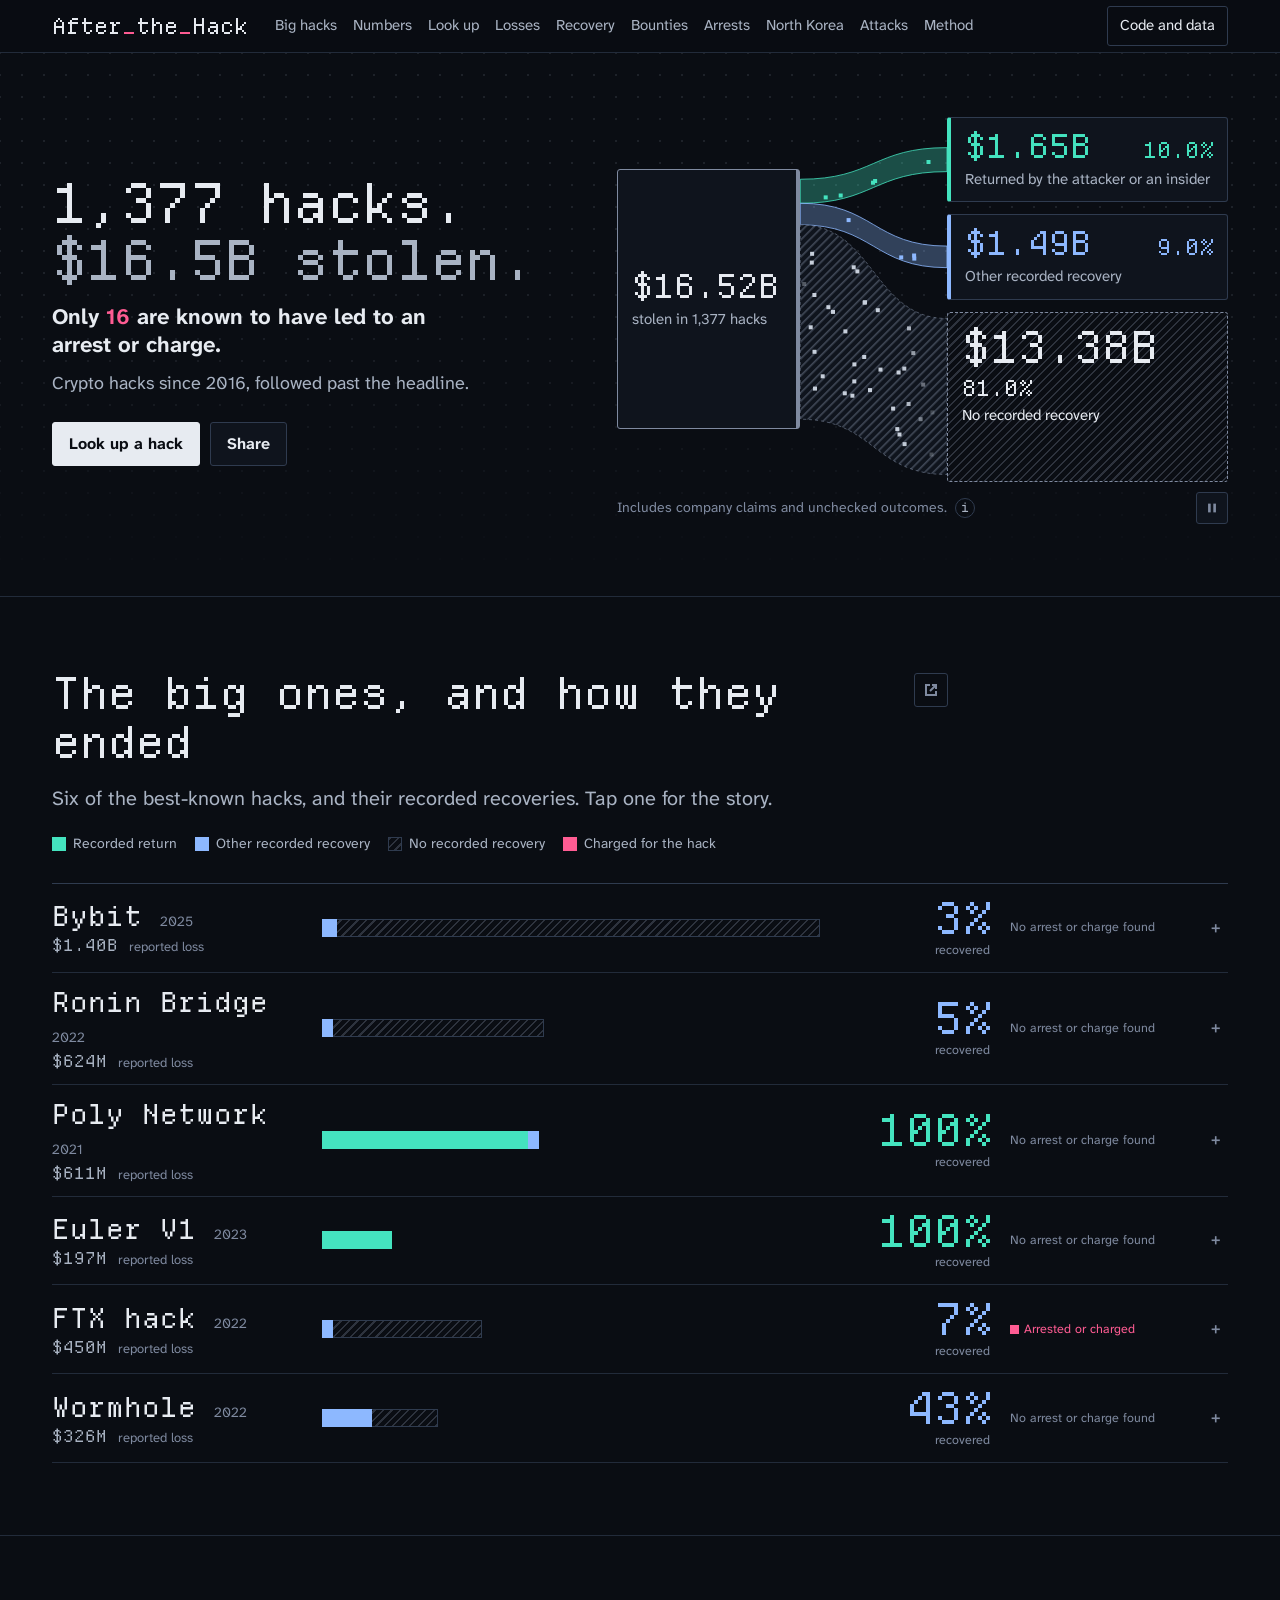
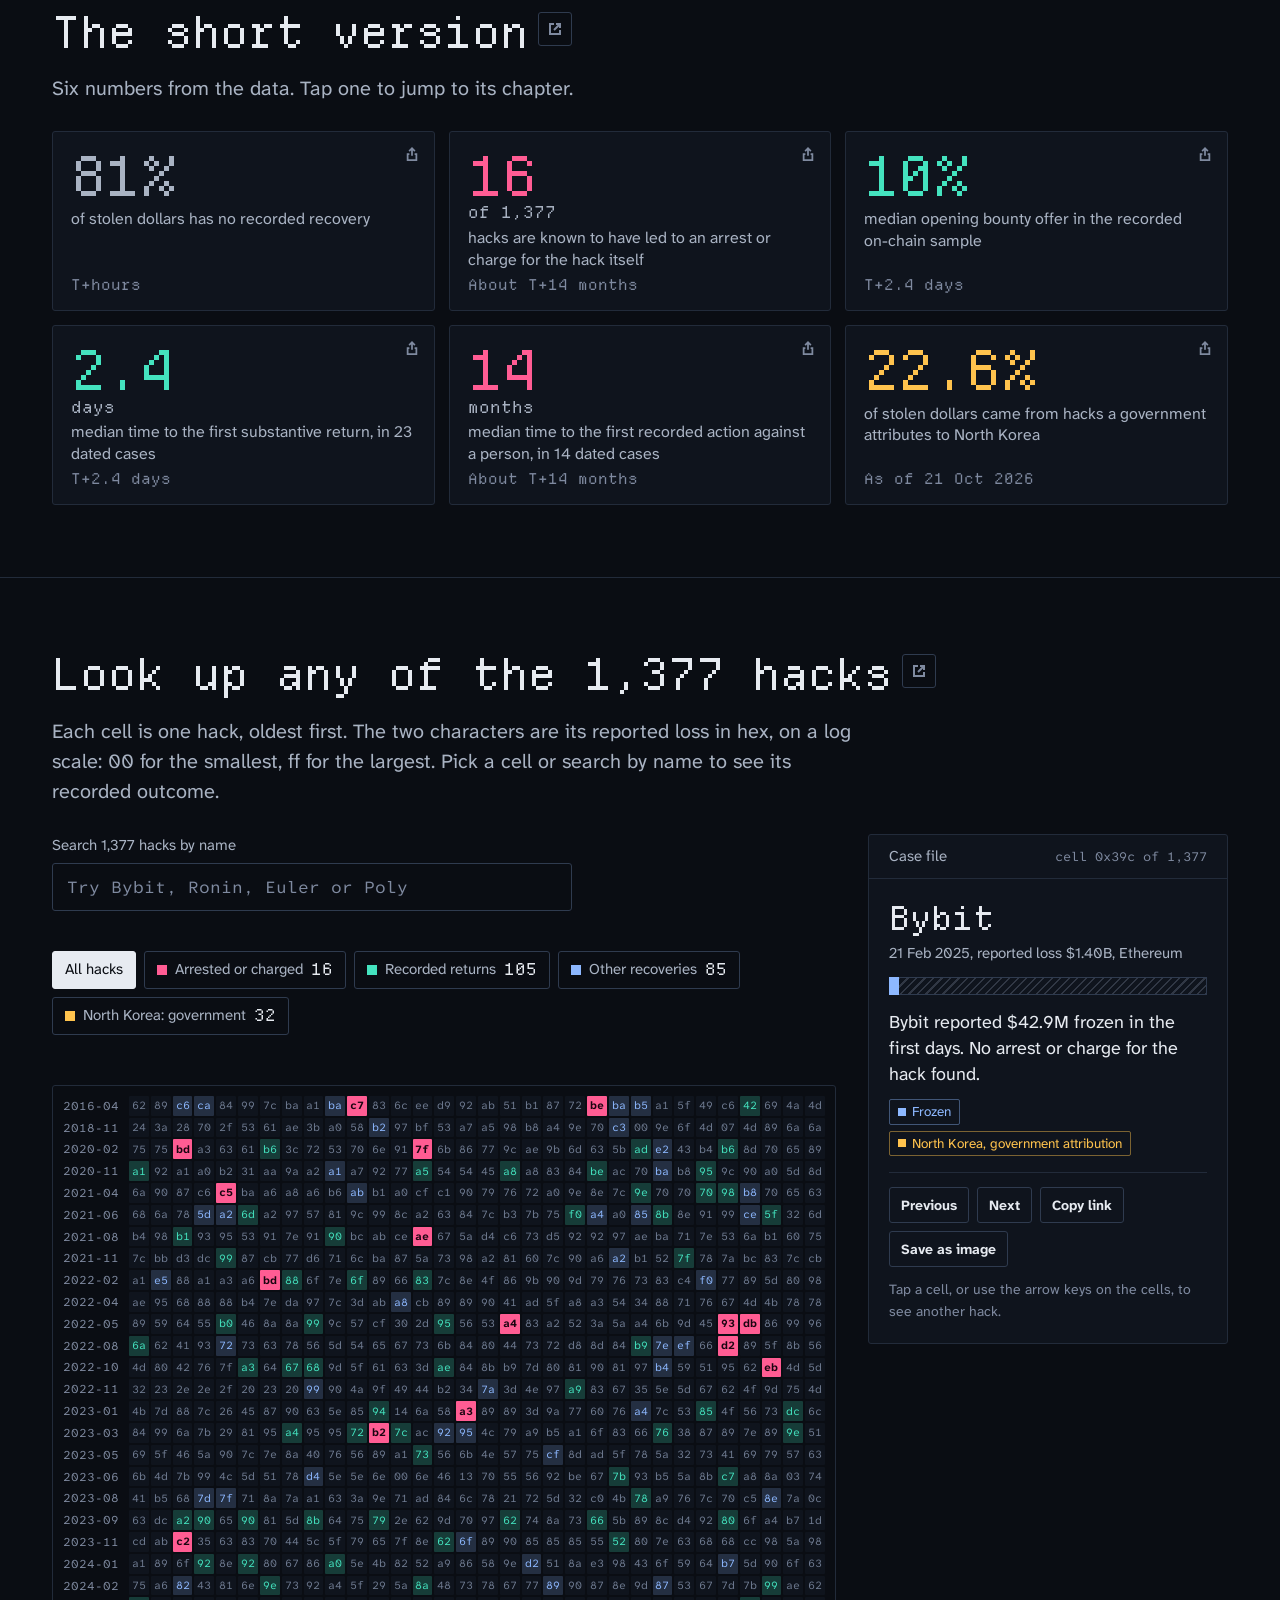
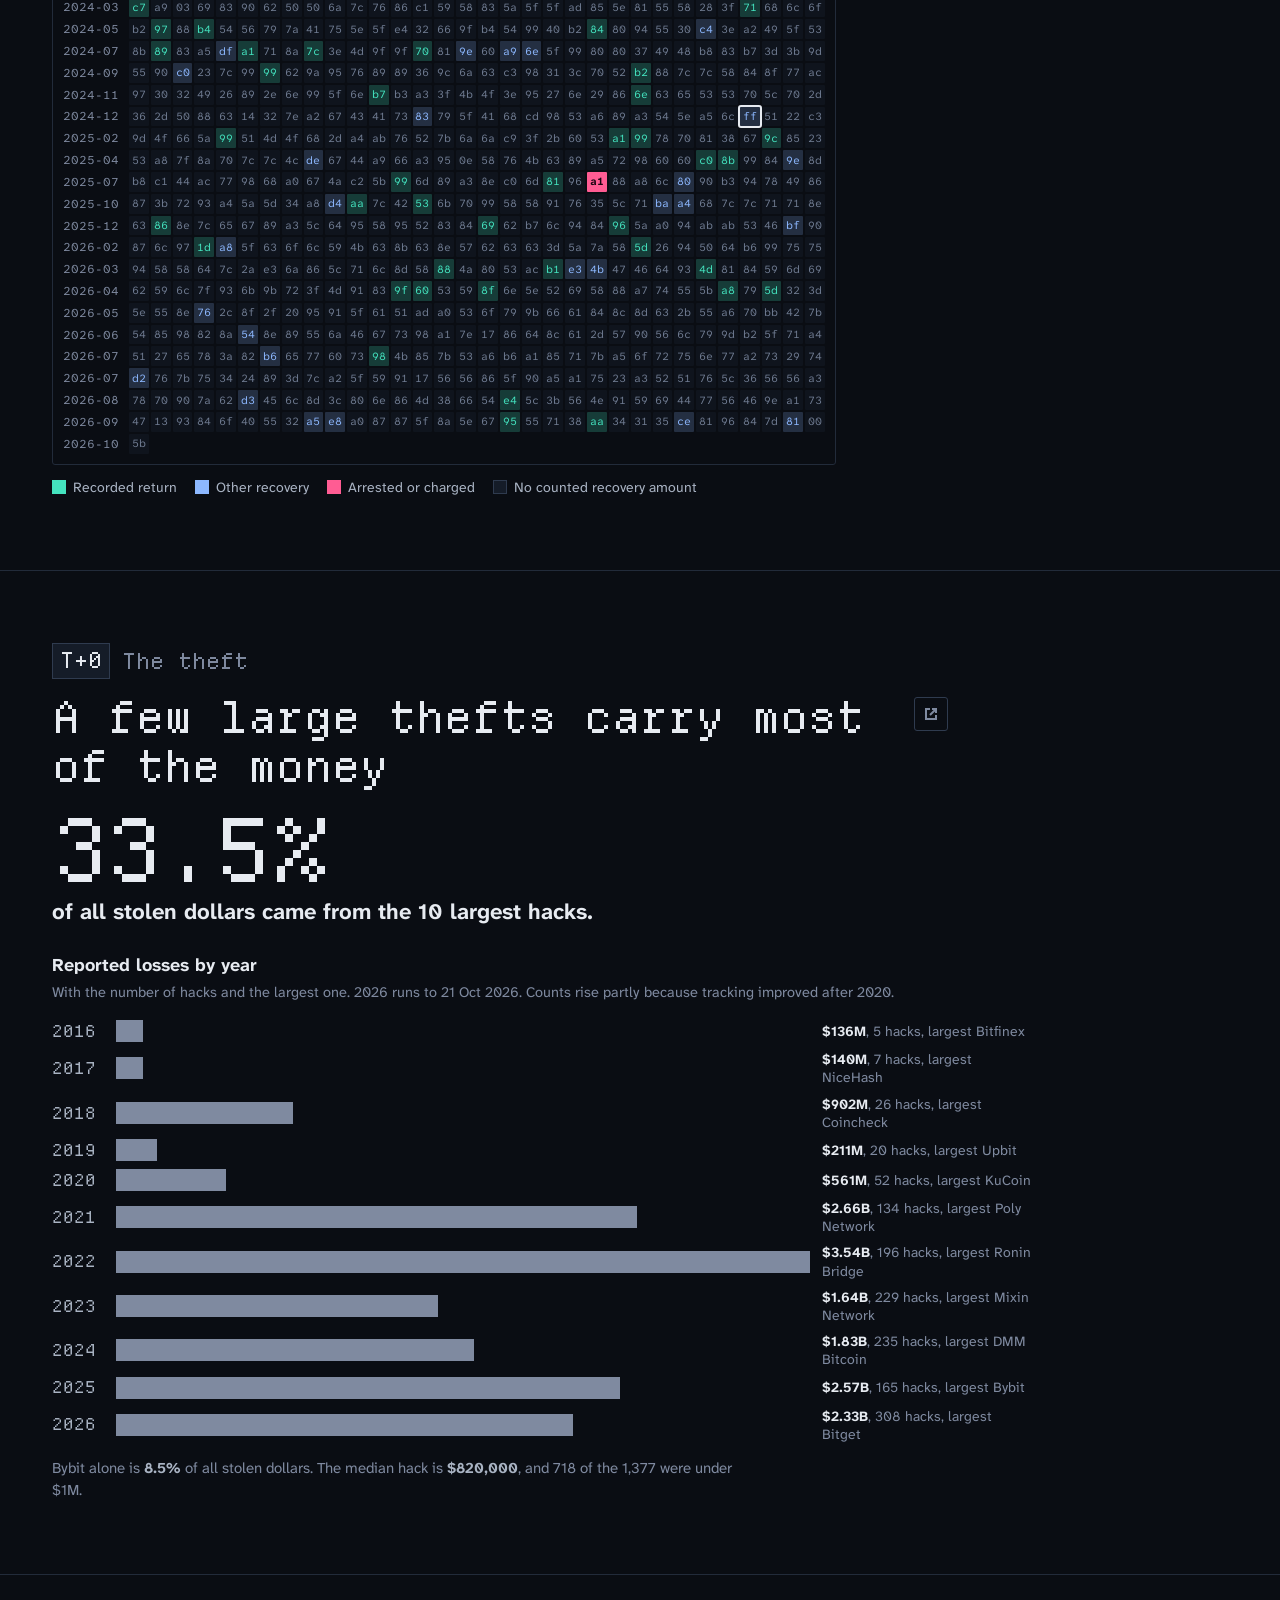
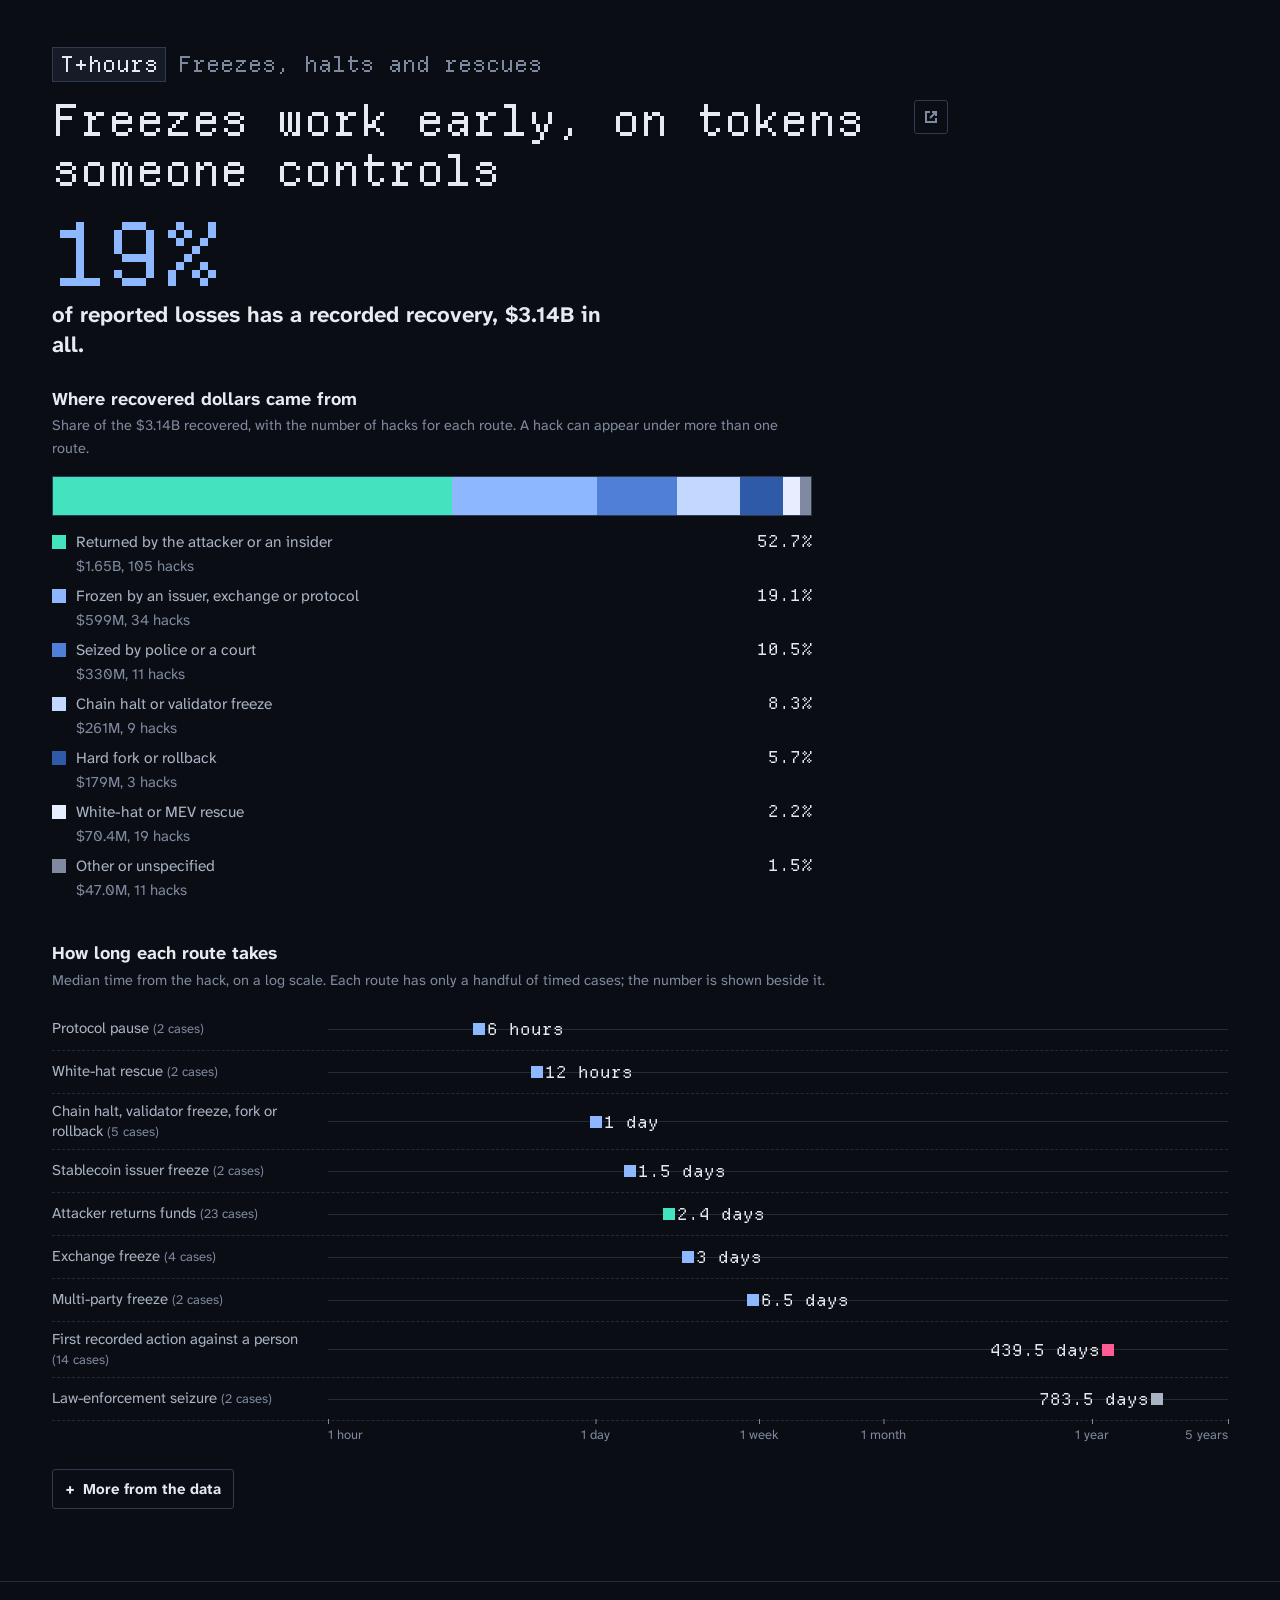
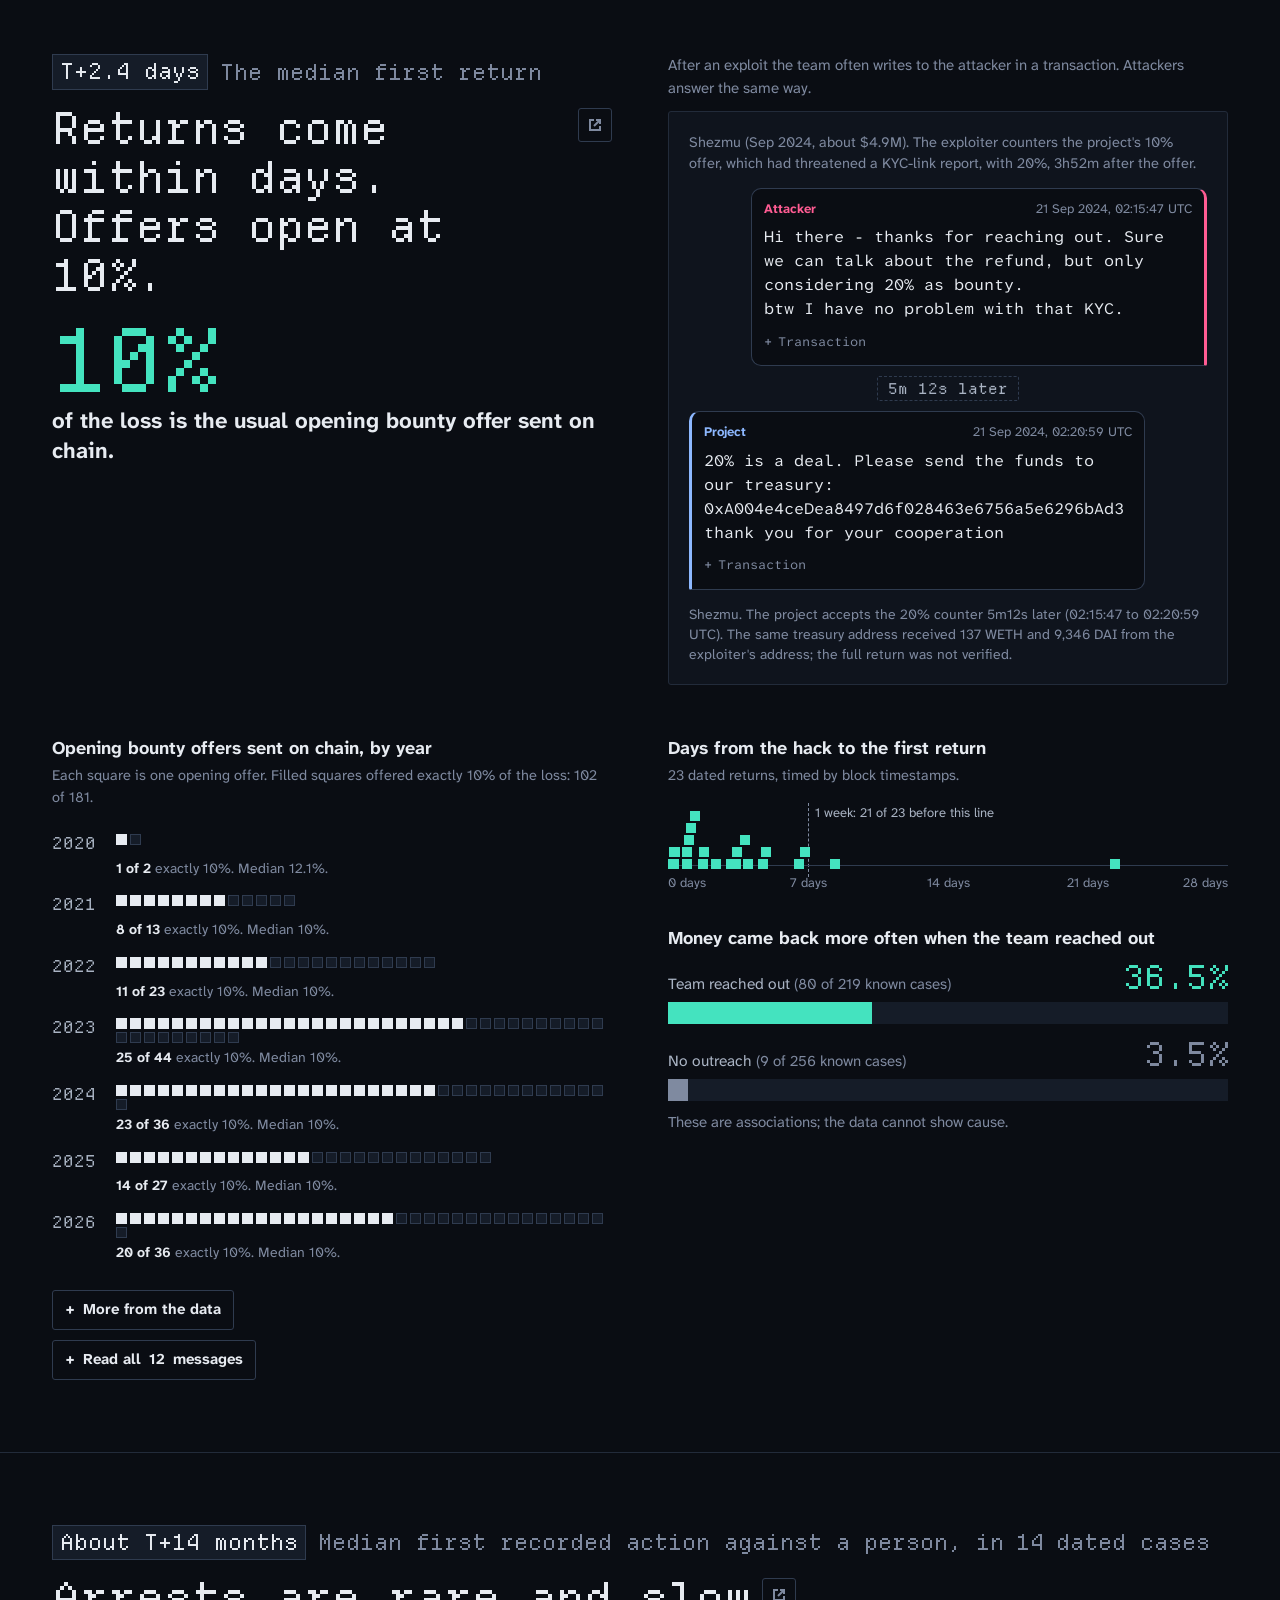
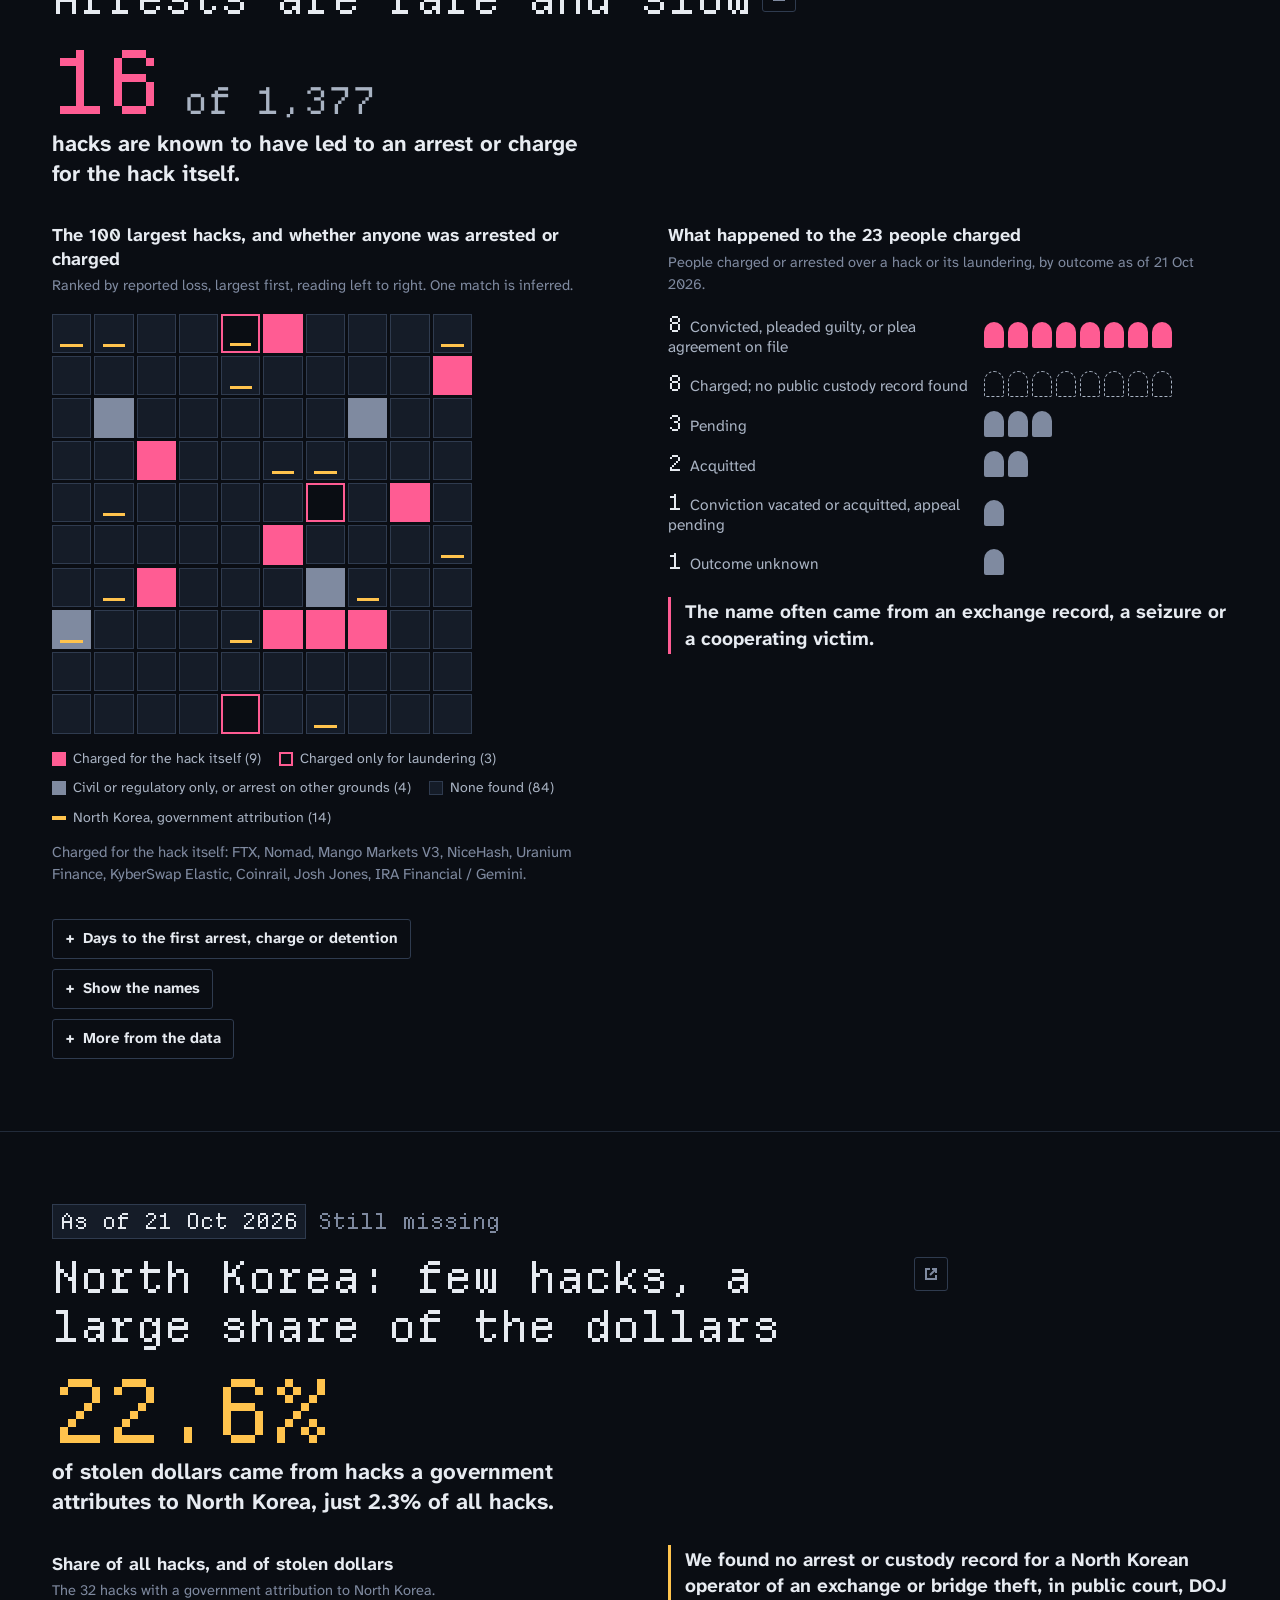
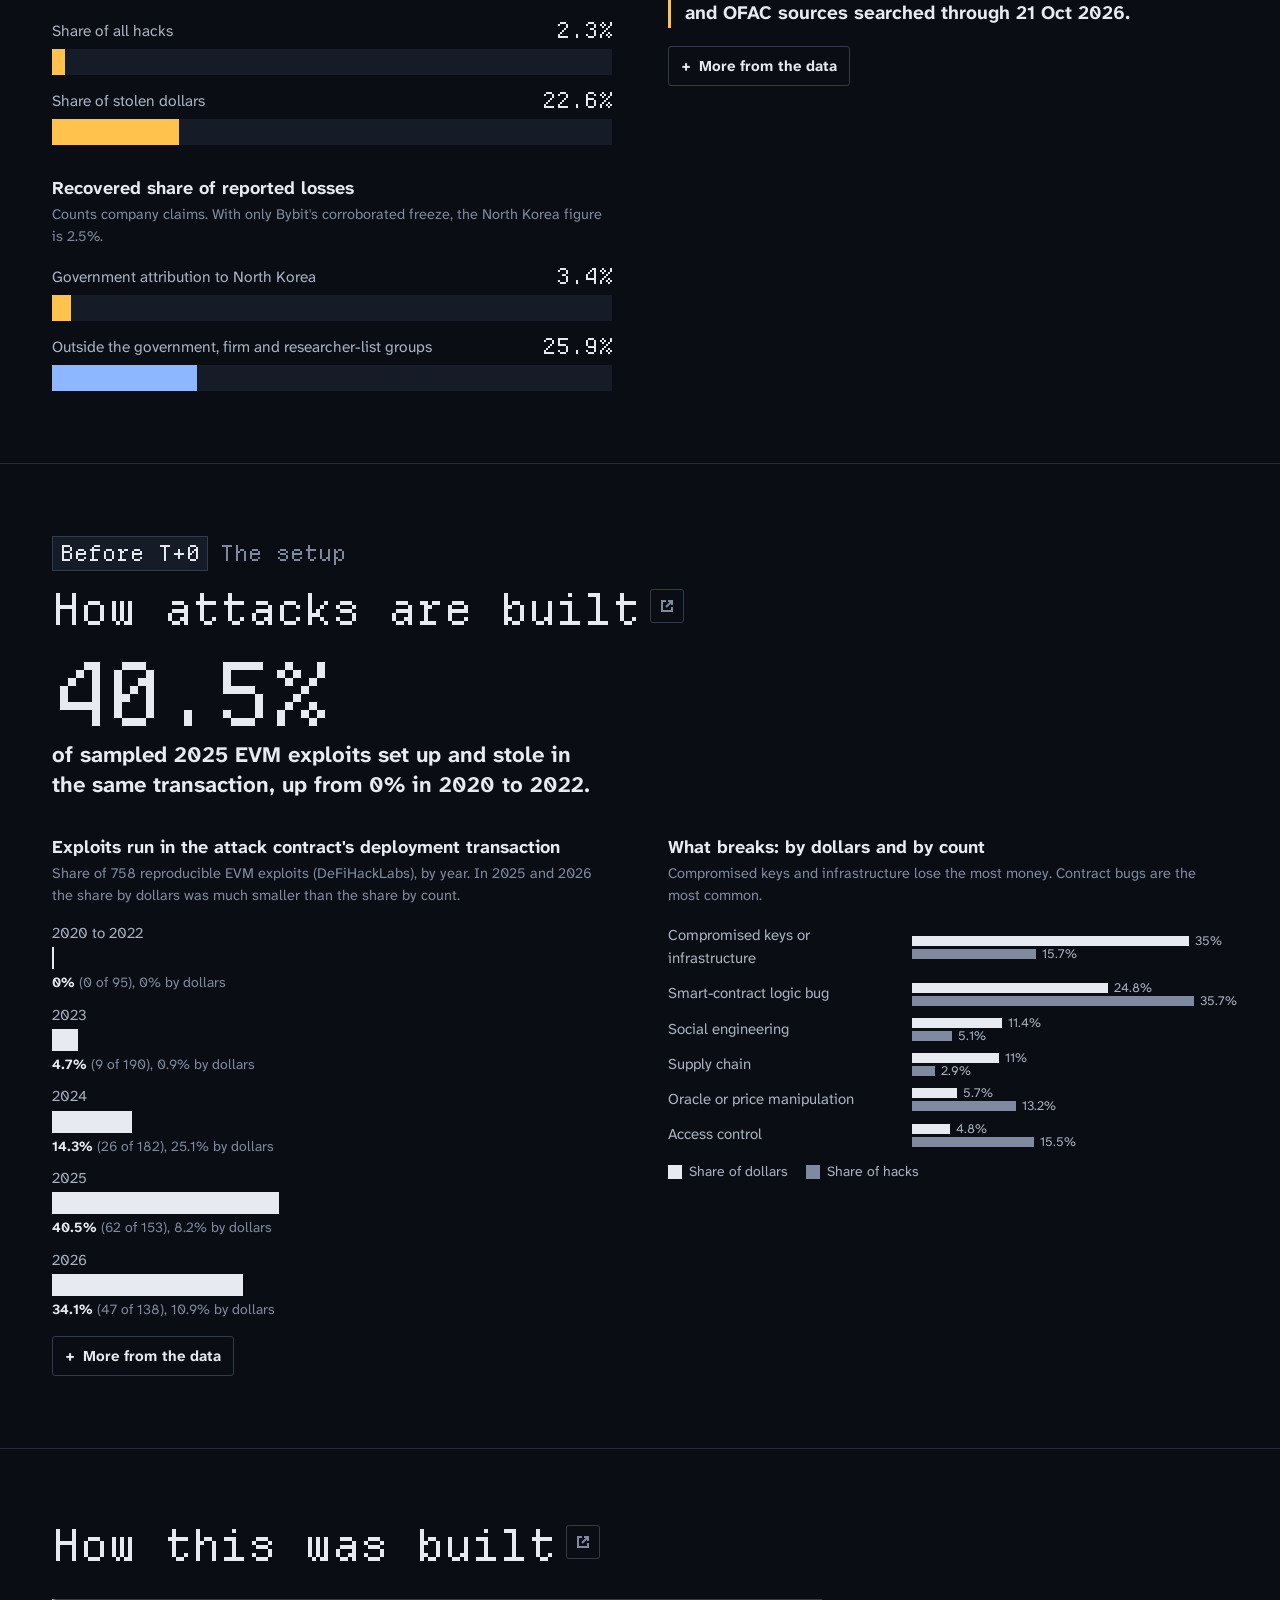
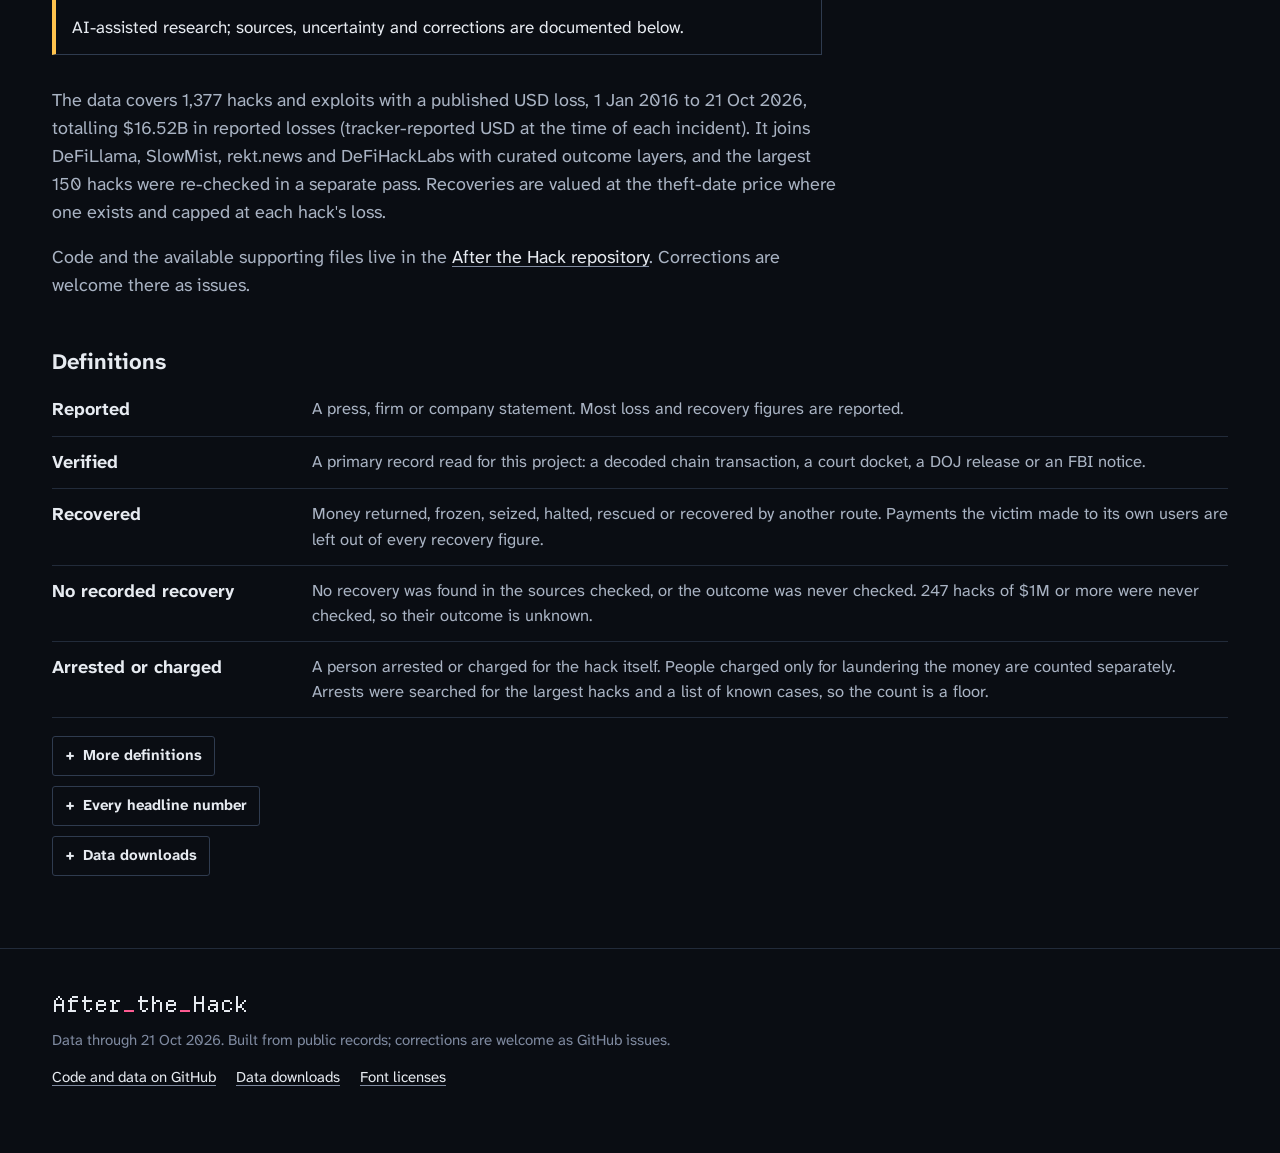
==== commit d30f3970: "Skim-friendly site, remove the paper and the AI-exploit claim The site opens each chapter with one n" ====
--- a/site/index.html
+++ b/site/index.html
@@ -48,14 +48,13 @@
       </ul>
     </nav>
     <div class="bar-out">
-      <a href="paper.html">Paper</a>
       <a href="https://github.com/DicksonWu654/after-the-hack">Code and data</a>
     </div>
   </div>
 </header>
 
 <main id="main">
-<noscript><div class="wrap"><p>This page draws its numbers and charts from the data file with JavaScript. The full research is in the <a href="paper.html">paper</a> and the <a href="https://github.com/DicksonWu654/after-the-hack">repository</a>.</p></div></noscript>
+<noscript><div class="wrap"><p>This page draws its numbers and charts from the data file with JavaScript. The data and code are in the <a href="https://github.com/DicksonWu654/after-the-hack">repository</a>.</p></div></noscript>
 
 <!-- ============================================================ HERO -->
 <section class="hero" id="top" aria-labelledby="h-top">
@@ -63,18 +62,11 @@
     <div class="hero-text">
       <h1 class="h1" id="h-top"><span><span data-k="S1.n" data-f="int"></span> hacks.</span><span class="l2"><span data-k="S1.total_usd" data-f="B1"></span> stolen.</span></h1>
       <p class="h1-sub">Only <b data-k="E2.master_all.0" data-f="int"></b> are known to have led to an arrest or charge.</p>
-      <p class="hero-dek">Crypto hacks since <span data-k="x.since"></span>, followed past the headline: what happened to the money, the negotiations, the arrests. About <span data-k="C1.pct" data-f="p0"></span> of reported losses has a recorded recovery, including freezes and seizures. The rest has none on record.</p>
-      <div class="hero-cta">
-        <a class="btn solid" href="#lookup">Look up a hack</a>
-        <a class="btn" href="paper.html">Read the paper</a>
-        <button class="btn" type="button" id="share-site">Share</button>
-      </div>
+      <p class="hero-dek">Crypto hacks since <span data-k="x.since"></span>, followed past the headline.</p>
     </div>
 
     <figure class="trace" id="trace" aria-labelledby="trace-cap">
-      <div class="trace-head">
-        <p id="trace-cap">Where the <span data-k="S1.total_usd" data-f="B2"></span> went. Ribbon widths at the left show shares of reported losses.</p>
-      </div>
+      <figcaption class="sr" id="trace-cap">Where the <span data-k="S1.total_usd" data-f="B2"></span> went</figcaption>
       <div class="trace-stage" id="trace-stage">
         <svg class="trace-svg" id="trace-svg" aria-hidden="true"></svg>
         <div class="tnode tn-root" id="tn-root">
@@ -97,10 +89,15 @@
         </div>
       </div>
       <div class="trace-foot">
-        <p>Includes company claims and unchecked outcomes. Losses use tracker-reported USD at the time of each hack. A few recovery values are as reported at the time of recovery.<span class="unver-note"></span></p>
-        <button class="btn sm" type="button" id="motion">Pause motion</button>
+        <details class="fn"><summary>Includes company claims and unchecked outcomes.</summary><p>Losses use tracker-reported USD at the time of each hack. A few recovery values are as reported at the time of recovery.<span class="unver-note"></span></p></details>
+        <button class="motion-t" type="button" id="motion" aria-label="Pause animation" aria-pressed="false"><svg class="i-pause" viewBox="0 0 16 16" aria-hidden="true"><rect x="3.5" y="3" width="3" height="10" fill="currentColor"/><rect x="9.5" y="3" width="3" height="10" fill="currentColor"/></svg><svg class="i-play" viewBox="0 0 16 16" aria-hidden="true"><path d="M4.5 2.8v10.4L13 8z" fill="currentColor"/></svg></button>
       </div>
     </figure>
+
+    <div class="hero-cta">
+      <a class="btn solid" href="#lookup">Look up a hack</a>
+      <button class="btn" type="button" id="share-site">Share</button>
+    </div>
   </div>
 </section>
 
@@ -109,14 +106,15 @@
   <div class="wrap">
     <div class="sec-head">
       <h2 class="h2" id="h-cases"><span class="h2-t">The big ones, and how they ended</span></h2>
-      <p class="lead">Six of the best-known hacks. Each bar is the reported loss. The solid part is the recorded recovery; the hatched part has none on record.</p>
+      <p class="lead">Six of the best-known hacks, and their recorded recoveries. Tap one for the story.</p>
       <ul class="key" aria-label="Bar key">
         <li><span class="sw ret"></span>Recorded return</li>
         <li><span class="sw oth"></span>Other recorded recovery</li>
         <li><span class="sw none"></span>No recorded recovery</li>
+        <li><span class="sw arr"></span>Charged for the hack</li>
       </ul>
     </div>
-    <div class="caselog" id="caselog"></div>
+    <div class="board" id="caselog"></div>
   </div>
 </section>
 
@@ -124,10 +122,10 @@
 <section class="sec" id="numbers" aria-labelledby="h-numbers">
   <div class="wrap">
     <div class="sec-head">
-      <h2 class="h2" id="h-numbers"><span class="h2-t">Seven numbers from the data</span></h2>
-      <p class="lead">Copy a link to any of them, or save one as an image to share.</p>
-    </div>
-    <div class="finds" id="finds"></div>
+      <h2 class="h2" id="h-numbers"><span class="h2-t">The short version</span></h2>
+      <p class="lead">Six numbers from the data. Tap one to jump to its chapter.</p>
+    </div>
+    <div class="tiles" id="finds"></div>
   </div>
 </section>
 
@@ -187,12 +185,13 @@
     <div class="sec-head">
       <span class="kick"><b>T+0</b>The theft</span>
       <h2 class="h2" id="h-theft"><span class="h2-t">A few large thefts carry most of the money</span></h2>
-      <p class="lead">The 10 largest hacks are <strong data-k="S3.top10_pct" data-f="p"></strong> of all stolen dollars. Bybit alone is <strong data-k="S3.bybit_pct_of_total" data-f="p"></strong>. The median hack is <strong data-k="S3.median_usd" data-f="usd"></strong>, and <span data-k="S3.n_under_1m" data-f="int"></span> of the <span data-k="S1.n" data-f="int"></span> were under $1M.</p>
+      <div class="opener"><p class="open-n c-ink"><span data-k="S3.top10_pct" data-f="p"></span></p><p class="open-s">of all stolen dollars came from the 10 largest hacks.</p></div>
     </div>
     <div class="chart">
       <p class="chart-t">Reported losses by year</p>
       <p class="chart-s">With the number of hacks and the largest one. <span data-k="x.last_year"></span> runs to <span data-k="x.asof"></span>. Counts rise partly because tracking improved after 2020.</p>
       <div id="annual"></div>
+      <p class="detail">Bybit alone is <strong data-k="S3.bybit_pct_of_total" data-f="p"></strong> of all stolen dollars. The median hack is <strong data-k="S3.median_usd" data-f="usd"></strong>, and <span data-k="S3.n_under_1m" data-f="int"></span> of the <span data-k="S1.n" data-f="int"></span> were under $1M.</p>
     </div>
   </div>
 </section>
@@ -203,34 +202,46 @@
     <div class="sec-head">
       <span class="kick"><b>T+hours</b>Freezes, halts and rescues</span>
       <h2 class="h2" id="h-recovery"><span class="h2-t">Freezes work early, on tokens someone controls</span></h2>
-      <p class="lead">A recovery is recorded for <strong data-k="C1.pct" data-f="p1"></strong> of reported losses, <span data-k="C1.recovered_usd" data-f="B2"></span> in all. Attackers or insiders handed back <strong data-k="C3.channels.0.pct" data-f="p"></strong> of the recovered dollars. The rest includes freezes, seizures, chain interventions, rescues and other or unspecified routes.</p>
-    </div>
-    <div class="cols">
-      <div class="chart">
-        <p class="chart-t">Where recovered dollars came from</p>
-        <p class="chart-s">Share of the <span data-k="C1.recovered_usd" data-f="B2"></span> recovered, with the number of hacks for each route. A hack can appear under more than one route.</p>
-        <div id="channels"></div>
-      </div>
-      <div class="prose">
+      <div class="opener"><p class="open-n c-oth"><span data-k="C1.pct" data-f="p"></span></p><p class="open-s">of reported losses has a recorded recovery, <span data-k="C1.recovered_usd" data-f="B2"></span> in all.</p></div>
+    </div>
+    <div class="chart" style="max-width:760px">
+      <p class="chart-t">Where recovered dollars came from</p>
+      <p class="chart-s">Share of the <span data-k="C1.recovered_usd" data-f="B2"></span> recovered, with the number of hacks for each route. A hack can appear under more than one route.</p>
+      <div id="channels"></div>
+    </div>
+    <div class="chart" style="margin-top:40px">
+      <p class="chart-t">How long each route takes</p>
+      <p class="chart-s">Median time from the hack, on a log scale. Each route has only a handful of timed cases; the number is shown beside it.</p>
+      <div class="clock" id="clock"></div>
+    </div>
+    <details class="more">
+      <summary>More from the data</summary>
+      <div class="inner prose">
+        <p>Attackers or insiders handed back <strong data-k="C3.channels.0.pct" data-f="p"></strong> of the recovered dollars. The rest includes freezes, seizures, chain interventions, rescues and other or unspecified routes.</p>
         <p>Freezes only work on tokens that an issuer, exchange, protocol or chain can stop. In the Bybit theft, Tether froze <strong data-k="f.bybit_tether"></strong>. In the other counted hacks with an issuer freeze, it caught <span data-k="f.issuer_freeze_range"></span> of the loss. Attackers know this and swap into assets nobody can freeze, within minutes to hours.</p>
         <p>Chains can step in too. Sui validators froze <strong data-k="M5.frozen_pct" data-f="p"></strong> of the Cetus loss. Cronos spotted its attack in <span data-k="f.cronos_minutes"></span>, halted the chain and rolled it back, restoring <strong data-k="f.cronos_pct"></strong>.</p>
         <p>Court seizures are the slow route. The two counted seizures were reported about <span data-k="f.le_range"></span> after the hacks.</p>
       </div>
-    </div>
-    <h3 class="h3">How long each route takes</h3>
-    <p class="small">Median time from the hack, on a log scale. Each route has only a handful of timed cases; the number is shown beside it.</p>
-    <div class="clock" id="clock"></div>
+    </details>
   </div>
 </section>
 
 <!-- ============================================================ T+2.4 DAYS BOUNTIES -->
 <section class="sec" id="bounties" aria-labelledby="h-bounties">
   <div class="wrap">
+    <div class="head-grid">
     <div class="sec-head">
       <span class="kick"><b>T+<span data-k="R4.median_days_from_incident" data-f="n"></span> days</b>The median first return</span>
       <h2 class="h2" id="h-bounties"><span class="h2-t">Returns come within days. Offers open at 10%.</span></h2>
-      <p class="lead">In the dated return sample, the first substantive return usually came within a week. The median was <strong><span data-k="R4.median_days_from_incident" data-f="n"></span> days</strong> after the hack, and <span data-k="R4.within_7d" data-f="int"></span> of <span data-k="R4.n_dated" data-f="int"></span> came inside a week. Opening bounty offers sent on chain were usually <strong data-k="d.opening_median_pct" data-f="p"></strong> of the loss. In <span data-k="R3.kept_n" data-f="int"></span> settlements with a recorded share, the attacker kept a median <strong data-k="R3.kept_median_pct" data-f="p"></strong>.</p>
-    </div>
+      <div class="opener"><p class="open-n c-ret"><span data-k="d.opening_median_pct" data-f="p"></span></p><p class="open-s">of the loss is the usual opening bounty offer sent on chain.</p></div>
+    </div>
+
+    <div class="chat-wrap" id="messages">
+      <p class="small chat-lead">After an exploit the team often writes to the attacker in a transaction. Attackers answer the same way.</p>
+      <div id="chat"></div>
+    </div>
+    </div>
+
     <div class="cols">
       <div class="chart">
         <p class="chart-t">Opening bounty offers sent on chain, by year</p>
@@ -240,34 +251,42 @@
       <div>
         <div class="chart">
           <p class="chart-t">Days from the hack to the first return</p>
-          <p class="chart-s"><span data-k="R4.n_dated" data-f="int"></span> dated returns, timed by block timestamps. Includes flagged cases and returns by people other than the main exploiter. These are large, well-documented cases and may not represent the rest.</p>
+          <p class="chart-s"><span data-k="R4.n_dated" data-f="int"></span> dated returns, timed by block timestamps.</p>
           <div id="returns"></div>
         </div>
-        <ul class="stat-line">
-          <li><b data-k="R5.outreach_return_pct" data-f="p"></b>of known cases saw money come back when the team reached out (<span data-k="d.outreach_yes_returned" data-f="int"></span> of <span data-k="d.outreach_yes_known" data-f="int"></span>)</li>
-          <li><b data-k="R5.no_outreach_return_pct" data-f="p"></b>without outreach (<span data-k="d.outreach_no_returned" data-f="int"></span> of <span data-k="d.outreach_no_known" data-f="int"></span>)</li>
-        </ul>
-        <p class="small" style="margin-top:14px">We found no measurable link between returns and offer size, deadlines or legal threats, though the tests were small. Returns were strongly linked to the attacker replying. These are associations; the data cannot show cause.</p>
-      </div>
-    </div>
-
-    <h3 class="h3" id="messages">What they said, on chain</h3>
-    <p class="small prose">After an exploit the team often writes to the attacker in a transaction. Attackers answer the same way. These are decoded messages from the chain data; sender labels follow the recorded evidence.</p>
-    <div id="msgs-featured"></div>
+        <div class="chart cmp-wrap">
+          <p class="chart-t">Money came back more often when the team reached out</p>
+          <div class="cmp" id="outreach"></div>
+          <p class="small">These are associations; the data cannot show cause.</p>
+        </div>
+      </div>
+    </div>
+
+    <details class="more">
+      <summary>More from the data</summary>
+      <div class="inner prose">
+        <p>In the dated return sample, the first substantive return usually came within a week. The median was <strong><span data-k="R4.median_days_from_incident" data-f="n"></span> days</strong> after the hack, and <span data-k="R4.within_7d" data-f="int"></span> of <span data-k="R4.n_dated" data-f="int"></span> came inside a week. In <span data-k="R3.kept_n" data-f="int"></span> settlements with a recorded share, the attacker kept a median <strong data-k="R3.kept_median_pct" data-f="p"></strong>.</p>
+        <p>The dated returns include flagged cases and returns by people other than the main exploiter. These are large, well-documented cases and may not represent the rest.</p>
+        <p>We found no measurable link between returns and offer size, deadlines or legal threats, though the tests were small. Returns were strongly linked to the attacker replying.</p>
+      </div>
+    </details>
     <details class="more" id="msgs-more">
       <summary>Read all <span data-k="d.quotes_n" data-f="int"></span> messages</summary>
-      <div class="inner msgs" id="msgs-all"></div>
-    </details>
-  </div>
-</section>
-
-<!-- ============================================================ T+439.5 DAYS ARRESTS -->
+      <div class="inner">
+        <p class="small prose">Decoded from the chain data; sender labels follow the recorded evidence.</p>
+        <div class="msgs" id="msgs-all"></div>
+      </div>
+    </details>
+  </div>
+</section>
+
+<!-- ============================================================ T+14 MONTHS ARRESTS -->
 <section class="sec" id="arrests" aria-labelledby="h-arrests">
   <div class="wrap">
     <div class="sec-head">
-      <span class="kick"><b>T+<span data-k="E3.median_days_2016_plus_in_headline_scope" data-f="n"></span> days</b>The median first action against a person</span>
+      <span class="kick"><b>About T+<span data-k="E3.median_days_2016_plus_in_headline_scope" data-f="mo0"></span> months</b>Median first recorded action against a person, in <span data-k="E3.n_2016_plus_in_headline_scope" data-f="int"></span> dated cases</span>
       <h2 class="h2" id="h-arrests"><span class="h2-t">Arrests are rare and slow</span></h2>
-      <p class="lead"><strong data-k="E2.master_all.0" data-f="int"></strong> of <span data-k="S1.n" data-f="int"></span> hacks are known to have led to an arrest or charge for the hack itself, about 1 in <span data-k="E2.one_in" data-f="int"></span>. Among the 100 largest it is <strong data-k="E1.top100_strict" data-f="int"></strong>. Separately, <span data-k="E3.n_2016_plus_in_headline_scope" data-f="int"></span> in-scope cases with a dated first action against a person had a median of <span data-k="E3.median_days_2016_plus_in_headline_scope" data-f="n"></span> days, about <span data-k="E3.median_days_2016_plus_in_headline_scope" data-f="mo1"></span> months. These include laundering cases and one employee detention.</p>
+      <div class="opener"><p class="open-n c-arr"><span data-k="E2.master_all.0" data-f="int"></span><small> of <span data-k="S1.n" data-f="int"></span></small></p><p class="open-s">hacks are known to have led to an arrest or charge for the hack itself.</p></div>
     </div>
     <div class="cols">
       <div class="chart">
@@ -278,22 +297,31 @@
         <p class="small" id="grid100-names" style="margin-top:12px"></p>
       </div>
       <div class="chart">
-        <p class="chart-t">Days from the hack to the first arrest, charge or detention</p>
+        <p class="chart-t">What happened to the <span data-k="E4.individuals" data-f="int"></span> people charged</p>
+        <p class="chart-s">People charged or arrested over a hack or its laundering, by outcome as of <span data-k="x.asof"></span>.</p>
+        <div class="people" id="people"></div>
+        <p class="pull">The name often came from an exchange record, a seizure or a cooperating victim.</p>
+      </div>
+    </div>
+
+    <details class="more">
+      <summary>Days to the first arrest, charge or detention</summary>
+      <div class="inner">
         <p class="chart-s">Every dated case on file. The median above uses the <span data-k="E3.n_2016_plus_in_headline_scope" data-f="int"></span> cases from 2016 on inside this dataset, including laundering cases and one employee detention.</p>
         <div class="arrests" id="arrest-list"></div>
       </div>
-    </div>
-
-    <h3 class="h3">What happened to the <span data-k="E4.individuals" data-f="int"></span> people charged</h3>
-    <p class="small prose">People charged or arrested over a hack or its laundering, by outcome as of <span data-k="x.asof"></span>.</p>
-    <div class="people" id="people"></div>
+    </details>
     <details class="more">
       <summary>Show the names</summary>
       <div class="inner" id="people-names"></div>
     </details>
-    <div class="prose" style="margin-top:28px">
-      <p>Cases that reached custody or a court outcome often involved insiders, US people, or suspects a cooperating state could reach. The name often came from an exchange record, a seizure or a cooperating victim. Two fast cases, <span data-k="x.fast_cases"></span>, involved an exchange account tied to a real identity or a public identity.</p>
-    </div>
+    <details class="more">
+      <summary>More from the data</summary>
+      <div class="inner prose">
+        <p><strong data-k="E2.master_all.0" data-f="int"></strong> of <span data-k="S1.n" data-f="int"></span> hacks are known to have led to an arrest or charge for the hack itself, about 1 in <span data-k="E2.one_in" data-f="int"></span>. Among the 100 largest it is <strong data-k="E1.top100_strict" data-f="int"></strong>. Separately, <span data-k="E3.n_2016_plus_in_headline_scope" data-f="int"></span> in-scope cases with a dated first action against a person had a median of <span data-k="E3.median_days_2016_plus_in_headline_scope" data-f="n"></span> days, about <span data-k="E3.median_days_2016_plus_in_headline_scope" data-f="mo1"></span> months. These include laundering cases and one employee detention.</p>
+        <p>Cases that reached custody or a court outcome often involved insiders, US people, or suspects a cooperating state could reach. Two fast cases, <span data-k="x.fast_cases"></span>, involved an exchange account tied to a real identity or a public identity.</p>
+      </div>
+    </details>
   </div>
 </section>
 
@@ -303,7 +331,7 @@
     <div class="sec-head">
       <span class="kick"><b>As of <span data-k="x.asof"></span></b>Still missing</span>
       <h2 class="h2" id="h-dprk"><span class="h2-t">North Korea: few hacks, a large share of the dollars</span></h2>
-      <p class="lead">Hacks that a government attributes to North Korea are <strong data-k="d.dprk_gov_count_pct" data-f="p"></strong> of all hacks and <strong data-k="D1.gov.pct" data-f="p"></strong> of stolen dollars. Almost none of it comes back: <strong data-k="D3.gov_only_pct" data-f="p"></strong> was recorded as recovered or frozen.</p>
+      <div class="opener"><p class="open-n c-dprk"><span data-k="D1.gov.pct" data-f="p"></span></p><p class="open-s">of stolen dollars came from hacks a government attributes to North Korea, just <span data-k="d.dprk_gov_count_pct" data-f="p"></span> of all hacks.</p></div>
     </div>
     <div class="cols">
       <div>
@@ -318,11 +346,17 @@
           <div class="pair" id="dprk-rec"></div>
         </div>
       </div>
-      <div class="prose">
-        <p>In 2025, government-attributed hacks were <strong data-k="D1.by_year.2025.gov_pct" data-f="p"></strong> of all stolen dollars, mostly Bybit.</p>
-        <p>We found no arrest or custody record for a North Korean operator of an exchange or bridge theft, in public court, DOJ and OFAC sources searched through <span data-k="x.asof"></span>. Recorded actions include indictments, sanctions and civil forfeiture cases. Related IT-worker cases include charges against North Korean nationals and facilitators of several nationalities.</p>
-        <p>The laundering is built around freezes: tokens an issuer could freeze get swapped first. In Bybit, <span data-k="f.bybit_thorchain"></span> of the bridged ETH went to bitcoin through THORChain, and Arkham called the proceeds fully laundered <span data-k="f.bybit_btc_days"></span> after the theft. That covers conversion and layering. The final cash-out takes longer.</p>
-        <p class="small">Government attribution includes the FBI, DOJ, OFAC, UN or multilateral monitoring reports, joint government statements, and South Korean or Japanese police. Firm attributions add more hacks; the paper gives those figures.</p>
+      <div>
+        <p class="pull">We found no arrest or custody record for a North Korean operator of an exchange or bridge theft, in public court, DOJ and OFAC sources searched through <span data-k="x.asof"></span>.</p>
+        <details class="more">
+          <summary>More from the data</summary>
+          <div class="inner prose">
+            <p>Almost none of it comes back: <strong data-k="D3.gov_only_pct" data-f="p"></strong> was recorded as recovered or frozen. In 2025, government-attributed hacks were <strong data-k="D1.by_year.2025.gov_pct" data-f="p"></strong> of all stolen dollars, mostly Bybit.</p>
+            <p>Recorded actions include indictments, sanctions and civil forfeiture cases. Related IT-worker cases include charges against North Korean nationals and facilitators of several nationalities.</p>
+            <p>The laundering is built around freezes: tokens an issuer could freeze get swapped first. In Bybit, <span data-k="f.bybit_thorchain"></span> of the bridged ETH went to bitcoin through THORChain, and Arkham called the proceeds fully laundered <span data-k="f.bybit_btc_days"></span> after the theft. That covers conversion and layering. The final cash-out takes longer.</p>
+            <p class="small">Government attribution includes the FBI, DOJ, OFAC, UN or multilateral monitoring reports, joint government statements, and South Korean or Japanese police. Firm attributions add more hacks; the look-up tags them and dprk_incidents.csv in the downloads lists them.</p>
+          </div>
+        </details>
       </div>
     </div>
   </div>
@@ -334,7 +368,7 @@
     <div class="sec-head">
       <span class="kick"><b>Before T+0</b>The setup</span>
       <h2 class="h2" id="h-attacks"><span class="h2-t">How attacks are built</span></h2>
-      <p class="lead">More exploits now run inside the attack contract's own deployment transaction. Setup and theft land in the same transaction. A monitor that waits for the deployment to appear in a block gets no separate window before the theft. In the sampled EVM exploits that share went from <strong data-k="K1.by_era.2020-22.ctor_pct" data-f="p"></strong> in 2020 to 2022 to <strong data-k="K1.by_era.2025.ctor_pct" data-f="p"></strong> in 2025.</p>
+      <div class="opener"><p class="open-n c-ink"><span data-k="K1.by_era.2025.ctor_pct" data-f="p"></span></p><p class="open-s">of sampled 2025 EVM exploits set up and stole in the same transaction, up from <span data-k="K1.by_era.2020-22.ctor_pct" data-f="p"></span> in 2020 to 2022.</p></div>
     </div>
     <div class="cols">
       <div class="chart">
@@ -343,29 +377,25 @@
         <div id="k1"></div>
       </div>
       <div class="chart">
-        <p class="chart-t">Attackers funded straight from Tornado Cash</p>
-        <p class="chart-s">Sampled Ethereum hacks where the attacker's first funder is known. Direct Tornado funding continued in the sampled hacks during the sanctions.</p>
-        <div id="k4"></div>
-      </div>
-    </div>
-    <div class="cols" style="margin-top:48px">
-      <div class="chart">
         <p class="chart-t">What breaks: by dollars and by count</p>
         <p class="chart-s">Compromised keys and infrastructure lose the most money. Contract bugs are the most common.</p>
         <div class="vec" id="vectors"></div>
         <ul class="key"><li><span class="sw" style="background:var(--ink)"></span>Share of dollars</li><li><span class="sw" style="background:var(--ink-3)"></span>Share of hacks</li></ul>
       </div>
-      <div>
-        <p class="chart-t">AI</p>
-        <ul class="stat-line" style="margin-top:6px">
-          <li><b data-k="K6.verified_in_the_wild_ai_exploits" data-f="int"></b>verified cases found of an AI-written exploit in a real hack</li>
-          <li><b data-k="K6.claims_n" data-f="int"></b>AI-related claims logged and graded</li>
-          <li><b><span data-k="K7.scone_reproduced" data-f="int"></span>/<span data-k="K7.scone_total" data-f="int"></span></b>past exploits reproduced by AI agents in a simulator (Anthropic's SCONE-bench)</li>
-        </ul>
-        <p class="small" style="margin-top:16px">Of the <span data-k="K6.claims_n" data-f="int"></span> claims, <span data-k="K6.grades.verified" data-f="int"></span> are verified, <span data-k="K6.grades.credible claim" data-f="int"></span> are credible claims and <span data-k="K6.grades.speculation" data-f="int"></span> are speculation. The verified ones are mostly lab results, malware tooling, social engineering or defence. The verified attacker-side examples:</p>
-        <ul class="ai-list" id="ai-use"></ul>
-      </div>
-    </div>
+    </div>
+    <details class="more">
+      <summary>More from the data</summary>
+      <div class="inner">
+        <div class="prose">
+          <p>More exploits now run inside the attack contract's own deployment transaction. Setup and theft land in the same transaction. A monitor that waits for the deployment to appear in a block gets no separate window before the theft.</p>
+        </div>
+        <div class="chart" style="max-width:760px">
+          <p class="chart-t">Attackers funded straight from Tornado Cash</p>
+          <p class="chart-s">Sampled Ethereum hacks where the attacker's first funder is known. Direct Tornado funding continued in the sampled hacks during the sanctions.</p>
+          <div id="k4"></div>
+        </div>
+      </div>
+    </details>
   </div>
 </section>
 
@@ -378,7 +408,7 @@
     <p class="ainote">AI-assisted research; sources, uncertainty and corrections are documented below.</p>
     <div class="prose">
       <p>The data covers <span data-k="S1.n" data-f="int"></span> hacks and exploits with a published USD loss, <span data-k="x.period"></span>, totalling <span data-k="S1.total_usd" data-f="B2"></span> in reported losses (tracker-reported USD at the time of each incident). It joins DeFiLlama, SlowMist, rekt.news and DeFiHackLabs with curated outcome layers, and the largest 150 hacks were re-checked in a separate pass. Recoveries are valued at the theft-date price where one exists and capped at each hack's loss.</p>
-      <p>Read the full method in the <a href="paper.html">paper</a>. Code and the available supporting files live in the <a href="https://github.com/DicksonWu654/after-the-hack">After the Hack repository</a>. Corrections are welcome there as issues.</p>
+      <p>Code and the available supporting files live in the <a href="https://github.com/DicksonWu654/after-the-hack">After the Hack repository</a>. Corrections are welcome there as issues.</p>
     </div>
 
     <h3 class="h3" id="method-defs">Definitions</h3>
@@ -386,21 +416,34 @@
       <div><dt>Reported</dt><dd>A press, firm or company statement. Most loss and recovery figures are reported.</dd></div>
       <div><dt>Verified</dt><dd>A primary record read for this project: a decoded chain transaction, a court docket, a DOJ release or an FBI notice.</dd></div>
       <div><dt>Recovered</dt><dd>Money returned, frozen, seized, halted, rescued or recovered by another route. Payments the victim made to its own users are left out of every recovery figure.</dd></div>
-      <div><dt>Returned</dt><dd>Handed back by the attacker or an insider. The look-up names who returned it only where the data does.</dd></div>
-      <div><dt>Other recorded recovery</dt><dd>Frozen by a token issuer, exchange or protocol; seized by police or a court; stopped by a chain halt, validator freeze, fork or rollback; rescued; handed back by someone other than the attacker; or recovered by an unspecified route.</dd></div>
       <div><dt>No recorded recovery</dt><dd>No recovery was found in the sources checked, or the outcome was never checked. <span data-k="d.unchecked_ge1m" data-f="int"></span> hacks of $1M or more were never checked, so their outcome is unknown.</dd></div>
       <div><dt>Arrested or charged</dt><dd>A person arrested or charged for the hack itself. People charged only for laundering the money are counted separately. Arrests were searched for the largest hacks and a list of known cases, so the count is a floor.</dd></div>
-      <div><dt>North Korea, government</dt><dd>A government attributes the hack to North Korea. Firm attributions and researcher-list leads are tracked separately and shown as tags in the look-up.</dd></div>
-      <div><dt>"No ... found"</dt><dd>A search result. It means no public record turned up in the sources searched.</dd></div>
     </dl>
-
-    <h3 class="h3">Every headline number</h3>
-    <p class="small prose">Each canonical number with its value, definition, confidence and sources, as published in canonical_numbers.json.</p>
-    <div class="canon-list" id="canon"></div>
-
-    <h3 class="h3" id="downloads">Data downloads</h3>
-    <p class="small prose">The CSV and JSON files below are served with this page. More supporting files are in the repository.</p>
-    <div class="tablewrap"><table class="t" id="dl"><thead><tr><th scope="col">File</th><th scope="col">What it holds</th><th scope="col">Size</th></tr></thead><tbody></tbody></table></div>
+    <details class="more">
+      <summary>More definitions</summary>
+      <div class="inner">
+        <dl class="defs">
+          <div><dt>Returned</dt><dd>Handed back by the attacker or an insider. The look-up names who returned it only where the data does.</dd></div>
+          <div><dt>Other recorded recovery</dt><dd>Frozen by a token issuer, exchange or protocol; seized by police or a court; stopped by a chain halt, validator freeze, fork or rollback; rescued; handed back by someone other than the attacker; or recovered by an unspecified route.</dd></div>
+          <div><dt>North Korea, government</dt><dd>A government attributes the hack to North Korea. Firm attributions and researcher-list leads are tracked separately and shown as tags in the look-up.</dd></div>
+          <div><dt>"No ... found"</dt><dd>A search result. It means no public record turned up in the sources searched.</dd></div>
+        </dl>
+      </div>
+    </details>
+    <details class="more" id="every-number">
+      <summary>Every headline number</summary>
+      <div class="inner">
+        <p class="small prose">Each canonical number with its value, definition, confidence and sources, as published in canonical_numbers.json.</p>
+        <div class="canon-list" id="canon"></div>
+      </div>
+    </details>
+    <details class="more" id="downloads">
+      <summary>Data downloads</summary>
+      <div class="inner">
+        <p class="small prose">The CSV and JSON files below are served with this page. More supporting files are in the repository.</p>
+        <div class="tablewrap"><table class="t dl" id="dl"><thead><tr><th scope="col">File</th><th scope="col">What it holds</th><th scope="col">Size</th></tr></thead><tbody></tbody></table></div>
+      </div>
+    </details>
   </div>
 </section>
 </main>
@@ -410,7 +453,6 @@
     <a class="mark" href="#top">After<i>_</i>the<i>_</i>Hack</a>
     <p style="margin:0">Data through <span data-k="x.asof"></span>. Built from public records; corrections are welcome as GitHub issues.</p>
     <ul>
-      <li><a href="paper.html">Paper</a></li>
       <li><a href="https://github.com/DicksonWu654/after-the-hack">Code and data on GitHub</a></li>
       <li><a href="#downloads">Data downloads</a></li>
       <li><a href="assets/fonts/OFL-DepartureMono.txt">Font licenses</a></li>
--- a/site/assets/style.css
+++ b/site/assets/style.css
@@ -80,24 +80,30 @@
 @media (max-width: 699px) { .bar .wrap { gap: 10px; } .mark { font-size: 16.5px; } .nav a { padding: 8px 8px; font-size: 14px; } }
 
 /* ------------------------------------------------------------ hero */
-.hero { position: relative; padding: 40px 0 56px; border-bottom: 1px solid var(--line); overflow: hidden; }
+.hero { position: relative; padding: 24px 0 36px; border-bottom: 1px solid var(--line); overflow: hidden; }
 .hero::before { /* tracing-canvas dot grid */
   content: ""; position: absolute; inset: 0; pointer-events: none;
   background-image: radial-gradient(rgba(169,179,195,.13) 1px, transparent 1.2px);
   background-size: 22px 22px; background-position: 11px 11px;
   mask-image: linear-gradient(180deg, #000 40%, transparent);
 }
-.hero .wrap { position: relative; display: grid; gap: 40px; }
-@media (min-width: 1100px) { .hero .wrap { grid-template-columns: minmax(0, 11fr) minmax(0, 13fr); align-items: center; gap: 48px; } .hero { padding: 64px 0 72px; } }
+.hero .wrap { position: relative; display: grid; gap: 18px; }
+@media (min-width: 700px) { .hero .wrap { gap: 32px; } .hero { padding: 40px 0 56px; } }
+@media (min-width: 1100px) {
+  .hero .wrap { grid-template-columns: minmax(0, 11fr) minmax(0, 13fr); grid-template-areas: "t f" "c f"; column-gap: 48px; row-gap: 0; }
+  .hero-text { grid-area: t; align-self: end; } .trace { grid-area: f; align-self: center; } .hero-cta { grid-area: c; align-self: start; }
+  .hero { padding: 64px 0 72px; }
+}
 .h1 { font: 40px/1.04 var(--display); letter-spacing: -0.01em; }
 .h1 > span { display: block; }
 .h1 .l2 { color: var(--ink-2); }
 @media (min-width: 480px) { .h1 { font-size: 55px; } }
 @media (min-width: 1100px) { .h1 { font-size: 55px; } }
-.h1-sub { font: 700 22px/1.3 var(--body); margin: 20px 0 0; max-width: 26ch; }
+.h1-sub { font: 700 22px/1.3 var(--body); margin: 14px 0 0; max-width: 26ch; }
 .h1-sub b { color: var(--arr); font-weight: 700; }
-.hero-dek { margin: 16px 0 0; color: var(--ink-2); max-width: 44ch; }
-.hero-cta { display: flex; flex-wrap: wrap; gap: 10px; margin-top: 24px; }
+.hero-dek { margin: 10px 0 0; color: var(--ink-2); max-width: 44ch; }
+.hero-cta { display: flex; flex-wrap: wrap; gap: 10px; }
+@media (min-width: 1100px) { .hero-cta { margin-top: 24px; } }
 
 .btn {
   display: inline-flex; align-items: center; gap: 8px; min-height: 44px;
@@ -113,8 +119,13 @@
 
 /* trace graph */
 .trace { margin: 0; }
-.trace-head { display: flex; justify-content: space-between; align-items: baseline; gap: 12px; margin-bottom: 12px; }
+.trace-head { display: flex; justify-content: space-between; align-items: center; gap: 12px; margin-bottom: 12px; }
 .trace-head p { margin: 0; font-size: 15px; color: var(--ink-3); }
+.motion-t { flex: none; width: 32px; height: 32px; display: inline-grid; place-items: center; padding: 0; background: var(--bg-2); border: 1px solid var(--line-2); border-radius: 3px; color: var(--ink-3); cursor: pointer; }
+.motion-t:hover { color: var(--ink); border-color: var(--ink-3); }
+.motion-t svg { width: 14px; height: 14px; }
+.motion-t .i-play, .motion-t[aria-pressed="true"] .i-pause { display: none; }
+.motion-t[aria-pressed="true"] .i-play { display: block; }
 .trace-stage { position: relative; display: grid; grid-template-columns: 30% 1fr 46%; align-items: center; min-height: 330px; }
 .trace-svg { position: absolute; inset: 0; width: 100%; height: 100%; pointer-events: none; overflow: visible; }
 .tnode { position: relative; z-index: 1; border: 1px solid var(--line-2); background: var(--bg-2); padding: 12px 14px; border-radius: 3px; }
@@ -134,17 +145,24 @@
 .tn-none .amt { font-size: 44px; }
 .tn-none .lab { color: var(--ink); }
 .tnode .row { display: flex; align-items: baseline; justify-content: space-between; gap: 8px; flex-wrap: wrap; }
-.trace-foot { margin-top: 14px; display: flex; flex-wrap: wrap; justify-content: space-between; gap: 10px 16px; align-items: center; }
-.trace-foot p { margin: 0; font-size: 14px; color: var(--ink-3); max-width: 56ch; }
+.trace-foot { margin-top: 10px; display: flex; justify-content: space-between; gap: 10px 16px; align-items: flex-start; }
+.trace-foot p { margin: 6px 0 0; font-size: 14px; color: var(--ink-3); max-width: 56ch; }
+details.fn { flex: 1; min-width: 0; font-size: 14px; color: var(--ink-3); }
+details.fn > summary { cursor: pointer; list-style: none; display: inline-flex; align-items: center; gap: 8px; min-height: 32px; }
+details.fn > summary::-webkit-details-marker { display: none; }
+details.fn > summary::after { content: "i"; flex: none; width: 18px; height: 18px; display: inline-grid; place-items: center; font: 13px/1 var(--display); border: 1px solid var(--line-2); border-radius: 50%; color: var(--ink-2); }
+details.fn[open] > summary::after { content: "x"; }
+details.fn > summary:hover { color: var(--ink-2); }
 @media (max-width: 699px) {
-  .trace-stage { grid-template-columns: 34% 1fr 52%; min-height: 300px; }
+  .trace-stage { grid-template-columns: 34% 1fr 52%; min-height: 280px; }
   .tnode { padding: 9px 10px; }
   .tnode .amt, .tn-root .amt { font-size: 22px; }
   .tn-none .amt { font-size: 27.5px; }
   .tnode .pct { font-size: 16.5px; }
   .tnode .lab { font-size: 13.5px; }
-  .tn-none { min-height: 150px; }
-  .tn-root { min-height: 230px; }
+  .tn-none { min-height: 132px; }
+  .tn-root { min-height: 220px; }
+  .tn-col { gap: 9px; }
 }
 
 /* ------------------------------------------------------------ sections */
@@ -158,7 +176,7 @@
 .h2 .anchor { flex: none; margin-top: 4px; width: 34px; height: 34px; border: 1px solid var(--line-2); border-radius: 3px; background: transparent; color: var(--ink-3); cursor: pointer; display: inline-grid; place-items: center; }
 .h2 .anchor:hover { color: var(--ink); border-color: var(--ink-2); }
 .h2 .anchor svg { width: 16px; height: 16px; }
-.h2-t { flex: 1; min-width: 0; }
+.h2-t { flex: 0 1 auto; min-width: 0; }
 .sec-head .lead { margin-top: 16px; }
 .h3 { font: 700 22px/1.25 var(--body); margin: 48px 0 8px; }
 .h3 + .small { margin-top: 0; }
@@ -172,21 +190,13 @@
 @media (min-width: 700px) { .panel-b { padding: 20px; } .panel-h { padding: 10px 20px; } }
 
 /* ------------------------------------------------------------ case log (big hacks) */
-.caselog { border-top: 1px solid var(--line-2); }
-.case { display: grid; grid-template-columns: 1fr; gap: 10px 24px; padding: 20px 0; border-bottom: 1px solid var(--line); }
-@media (min-width: 900px) { .case { grid-template-columns: 230px 1fr 260px; align-items: start; } }
-.case-loss .small { font-family: var(--body); }
-.case-name { font: 33px/1 var(--display); }
 .case-meta { font-size: 15px; color: var(--ink-3); margin-top: 8px; }
-.case-loss { font: 22px/1 var(--display); color: var(--ink); }
 .case-bar { position: relative; height: 18px; margin: 4px 0 12px; }
 .case-bar .full { position: absolute; left: 0; top: 0; bottom: 0; background: var(--hatch); border: 1px solid var(--line-2); }
 .case-bar .seg { position: absolute; top: 0; bottom: 0; }
 .seg.ret { background: var(--ret); }
 .seg.oth { background: var(--oth); }
 .case-line { margin: 0; font-size: 17px; color: var(--ink); max-width: 64ch; }
-.case-side { display: flex; flex-direction: column; gap: 8px; align-items: flex-start; }
-@media (min-width: 900px) { .case-side { align-items: flex-end; text-align: right; } }
 .tag { display: inline-flex; align-items: center; gap: 6px; font-size: 13.5px; line-height: 1.3; color: var(--ink-2); border: 1px solid var(--line-2); padding: 3px 8px; border-radius: 2px; }
 .tag::before { content: ""; width: 8px; height: 8px; flex: none; background: currentColor; }
 .tag.arr { color: var(--arr); border-color: rgba(255,92,147,.45); }
@@ -202,16 +212,6 @@
 .sw.none { background: var(--hatch); border: 1px solid var(--line-2); }
 .sw.dim { background: var(--bg-3); border: 1px solid var(--line-2); }
 
-/* ------------------------------------------------------------ findings */
-.finds { display: grid; gap: 0; border-top: 1px solid var(--line-2); }
-@media (min-width: 1000px) { .finds { grid-template-columns: 1fr 1fr; column-gap: 56px; } }
-.find { display: grid; grid-template-columns: 1fr; gap: 6px; padding: 26px 0 22px; border-bottom: 1px solid var(--line); }
-@media (min-width: 560px) { .find { grid-template-columns: minmax(150px, 38%) 1fr; gap: 20px; } }
-.find-n { font: 55px/0.95 var(--display); letter-spacing: -0.02em; overflow-wrap: anywhere; }
-.find-n small { display: block; font-size: 22px; letter-spacing: 0; margin-top: 4px; color: var(--ink-2); }
-.find-s { margin: 0 0 8px; font-size: 18px; line-height: 1.45; }
-.find-f { margin: 0 0 12px; font-size: 14.5px; color: var(--ink-3); line-height: 1.45; }
-.find-a { display: flex; flex-wrap: wrap; gap: 8px; }
 .c-ret { color: var(--ret); } .c-oth { color: var(--oth); } .c-arr { color: var(--arr); } .c-dprk { color: var(--dprk); } .c-none { color: var(--ink-2); } .c-ink { color: var(--ink); }
 
 /* ------------------------------------------------------------ explorer (the dump) */
@@ -400,7 +400,6 @@
 .msg-h .who b { color: var(--ink); }
 .msg-h .side-a { color: var(--arr); }
 .msg-h .side-p { color: var(--oth); }
-.msg-h code, .msg-h a { font-family: var(--mono); font-size: 13px; color: var(--ink-2); overflow-wrap: anywhere; }
 .msg-b { padding: 14px; flex: 1; }
 .msg-v { display: flex; gap: 4px; margin-bottom: 10px; }
 .msg-v button { font-size: 13px; padding: 4px 9px; min-height: 30px; background: transparent; border: 1px solid var(--line-2); border-radius: 2px; color: var(--ink-3); cursor: pointer; }
@@ -409,9 +408,6 @@
 .msg-text .el { color: var(--ink-3); }
 .msg-hex { font: 14px/1.6 var(--mono); color: var(--ink-3); margin: 0; overflow-wrap: anywhere; }
 .msg-ctx { margin: 12px 0 0; font-size: 14.5px; color: var(--ink-3); line-height: 1.45; }
-.msg.reply { border-left: 3px solid var(--line-2); }
-.thread { display: grid; gap: 0; }
-.thread .gap { font: 16.5px/1 var(--display); color: var(--ink-2); padding: 10px 0 10px 18px; border-left: 1px dashed var(--ink-3); margin-left: 14px; }
 
 details.more { margin-top: 18px; }
 details.more > summary { cursor: pointer; display: inline-flex; align-items: center; gap: 8px; min-height: 44px; padding: 8px 14px; border: 1px solid var(--line-2); border-radius: 3px; font-weight: 700; font-size: 16px; list-style: none; }
@@ -421,14 +417,7 @@
 details.more > summary:hover { border-color: var(--ink-2); }
 details.more > .inner { margin-top: 18px; }
 
-.stat-line { display: flex; flex-wrap: wrap; gap: 8px 28px; margin: 20px 0 0; padding: 0; list-style: none; }
-.stat-line li { font-size: 15px; color: var(--ink-2); max-width: 30ch; }
-.stat-line li b { display: block; font: 33px/1.1 var(--display); font-weight: 400; color: var(--ink); }
-
-.ai-list { display: grid; gap: 10px; list-style: none; margin: 0; padding: 0; }
-.ai-list li { border-left: 2px solid var(--line-2); padding: 2px 0 2px 14px; font-size: 15.5px; color: var(--ink-2); }
-.ai-list li b { color: var(--ink); }
-.ai-list .gr { font-size: 13px; color: var(--ink-3); }
+
 
 /* ------------------------------------------------------------ method */
 .defs { display: grid; gap: 0; margin: 0; }
@@ -441,7 +430,15 @@
 table.t th, table.t td { text-align: left; padding: 9px 12px; border-bottom: 1px solid var(--line); vertical-align: top; }
 table.t th { color: var(--ink-3); font-weight: 700; background: var(--bg-2); }
 table.t td.num { white-space: nowrap; font-family: var(--mono); font-size: 14px; color: var(--ink-2); }
-table.t td a { overflow-wrap: anywhere; }
+table.t.dl td:first-child { white-space: nowrap; }
+@media (max-width: 699px) {
+  table.t.dl thead { position: absolute; width: 1px; height: 1px; overflow: hidden; clip: rect(0 0 0 0); }
+  table.t.dl, table.t.dl tbody, table.t.dl tr, table.t.dl td { display: block; }
+  table.t.dl tr { display: grid; grid-template-columns: minmax(0, 1fr) auto; gap: 2px 14px; padding: 10px 12px; border-bottom: 1px solid var(--line); }
+  table.t.dl td { padding: 0; border: 0; }
+  table.t.dl td:first-child { grid-column: 1 / -1; white-space: normal; overflow-wrap: anywhere; font-weight: 700; }
+  table.t.dl td:nth-child(2) { font-size: 14px; color: var(--ink-2); }
+}
 .canon-list { display: grid; gap: 0; }
 .canon-list details { border-bottom: 1px solid var(--line); }
 .canon-list summary { cursor: pointer; padding: 12px 0; display: grid; grid-template-columns: 44px 1fr; gap: 12px; font-size: 16px; }
@@ -480,3 +477,121 @@
 @media (max-width: 699px) {
   .dump { max-height: 380px; overflow-y: auto; overscroll-behavior: contain; }
 }
+
+/* ------------------------------------------------------------ skim pass: chapter openers */
+.opener { display: grid; gap: 4px; margin-top: 18px; max-width: 46ch; }
+.open-n { font: 66px/0.95 var(--display); letter-spacing: -0.02em; margin: 0; }
+.open-n small { font-size: 0.42em; letter-spacing: 0; color: var(--ink-2); }
+.open-s { font: 700 20px/1.35 var(--body); margin: 0; color: var(--ink); }
+@media (min-width: 900px) { .open-n { font-size: 88px; } .open-s { font-size: 22px; } }
+.detail { font-size: 15px; color: var(--ink-3); line-height: 1.5; margin: 14px 0 0; max-width: 70ch; }
+.detail strong { color: var(--ink-2); }
+.pull { font: 700 19px/1.4 var(--body); color: var(--ink); border-left: 3px solid var(--line-2); padding: 2px 0 2px 14px; margin: 22px 0 0; max-width: 46ch; }
+#dprk .pull { border-left-color: var(--dprk); margin-top: 0; }
+#arrests .pull { border-left-color: var(--arr); }
+details.more > summary { font-size: 15px; min-height: 40px; padding: 6px 12px; }
+details.more + details.more { margin-top: 10px; }
+
+/* ------------------------------------------------------------ skim pass: scoreboard */
+.board { border-top: 1px solid var(--line-2); }
+.sc { border-bottom: 1px solid var(--line); }
+.sc > summary { list-style: none; cursor: pointer; display: grid; grid-template-columns: minmax(0, 1fr) auto 18px; grid-template-areas: "top side x" "bar side x"; gap: 6px 14px; align-items: center; padding: 12px 0; }
+.sc > summary::-webkit-details-marker { display: none; }
+.sc > summary:hover .sc-name { text-decoration: underline; text-decoration-color: var(--ink-3); text-underline-offset: 4px; }
+.sc-top { grid-area: top; display: flex; justify-content: space-between; align-items: baseline; gap: 10px; flex-wrap: wrap; }
+.sc-name { font: 22px/1.1 var(--display); }
+.sc-name small { font: 14px/1 var(--body); color: var(--ink-3); }
+.sc-loss { font: 16.5px/1 var(--display); color: var(--ink-2); white-space: nowrap; }
+.sc-loss small { font: 13px/1 var(--body); color: var(--ink-3); }
+.sc-bar { grid-area: bar; height: 14px; margin: 0; display: block; }
+.sc-side { grid-area: side; display: grid; justify-items: end; gap: 4px; min-width: 92px; text-align: right; }
+.sc-pct { font: 33px/0.95 var(--display); }
+.sc-pct small { display: block; font: 12.5px/1.2 var(--body); color: var(--ink-3); margin-top: 3px; }
+.sc-arr { font-size: 12.5px; line-height: 1.2; color: var(--ink-3); display: inline-flex; align-items: center; gap: 5px; max-width: 13ch; }
+.sc-arr.on { color: var(--arr); }
+.sc-arr.on::before { content: ""; flex: none; width: 9px; height: 9px; background: var(--arr); }
+.sc-x { grid-area: x; font: 18px/1 var(--display); color: var(--ink-3); align-self: center; }
+.sc-x::before { content: "+"; }
+.sc[open] .sc-x::before { content: "-"; }
+.sc-more { padding: 0 0 18px; max-width: 72ch; }
+.sc-more .case-line { margin-bottom: 6px; }
+.sc-more .case-meta { margin: 0 0 10px; }
+.sc-more .tags { margin-bottom: 12px; }
+@media (min-width: 900px) {
+  .sc > summary { grid-template-columns: 250px minmax(0, 1fr) 150px 180px 18px; grid-template-areas: "top bar side arr x"; padding: 14px 0; gap: 20px; }
+  .sc-top { flex-direction: column; align-items: flex-start; gap: 6px; }
+  .sc-name { font-size: 27.5px; }
+  .sc-side { display: contents; }
+  .sc-pct { grid-area: side; text-align: right; font-size: 44px; }
+  .sc-arr { grid-area: arr; max-width: none; }
+  .sc-bar { height: 18px; }
+}
+
+/* ------------------------------------------------------------ skim pass: number tiles */
+.tiles { display: grid; grid-template-columns: repeat(2, minmax(0, 1fr)); gap: 10px; }
+@media (min-width: 900px) { .tiles { grid-template-columns: repeat(3, minmax(0, 1fr)); gap: 14px; } }
+.tile { position: relative; border: 1px solid var(--line); background: var(--bg-2); border-radius: 3px; }
+.tile-a { display: flex; flex-direction: column; gap: 6px; height: 100%; padding: 12px 12px 12px; text-decoration: none; color: var(--ink); }
+.tile-a:hover { background: var(--bg-3); }
+.tile-n { font: 35px/0.95 var(--display); letter-spacing: -0.02em; padding-right: 26px; white-space: nowrap; }
+.tile-n small { display: block; font-size: 16.5px; letter-spacing: 0; color: var(--ink-2); margin-top: 3px; }
+.tile-l { font-size: 14.5px; line-height: 1.35; color: var(--ink-2); flex: 1; }
+.tile-t { font: 13px/1.2 var(--display); color: var(--ink-3); }
+@media (min-width: 900px) { .tile-a { padding: 18px 18px 16px; } .tile-n { font-size: 55px; } .tile-l { font-size: 16px; } .tile-t { font-size: 15px; } }
+.tile-sh { position: absolute; top: 6px; right: 6px; width: 32px; height: 32px; display: grid; place-items: center; padding: 0; background: transparent; border: 1px solid transparent; border-radius: 3px; color: var(--ink-3); cursor: pointer; }
+.tile-sh:hover, .tile-sh[aria-expanded="true"] { color: var(--ink); border-color: var(--line-2); background: var(--bg); }
+.tile-sh svg { width: 14px; height: 14px; }
+.tile-menu { position: absolute; top: 42px; right: 6px; z-index: 5; display: grid; min-width: 140px; background: var(--bg); border: 1px solid var(--line-2); border-radius: 3px; box-shadow: 0 8px 24px rgba(0,0,0,.45); }
+.tile-menu[hidden] { display: none; }
+.tile-menu button { text-align: left; padding: 10px 12px; min-height: 40px; background: none; border: 0; cursor: pointer; font-size: 15px; }
+.tile-menu button + button { border-top: 1px solid var(--line); }
+.tile-menu button:hover, .tile-menu button:focus-visible { background: var(--bg-3); }
+
+/* ------------------------------------------------------------ skim pass: chat */
+.chat-wrap { margin: 8px 0 44px; max-width: 760px; }
+@media (min-width: 1100px) { .head-grid { display: grid; grid-template-columns: minmax(0, 1fr) minmax(0, 1fr); gap: 56px; align-items: start; } .head-grid .chat-wrap { margin-top: 0; } }
+.chat-lead { margin: 0 0 12px; }
+.chat { margin: 0; border: 1px solid var(--line); background: var(--bg-2); border-radius: 3px; padding: 14px; display: grid; gap: 10px; }
+@media (min-width: 700px) { .chat { padding: 20px; } }
+.chat-cap { font-size: 14.5px; color: var(--ink-3); line-height: 1.45; margin-bottom: 4px; }
+.bub { max-width: 88%; border: 1px solid var(--line-2); border-radius: 10px; padding: 10px 12px; background: var(--bg); }
+.bub.p { justify-self: start; border-bottom-left-radius: 2px; border-left: 3px solid var(--oth); }
+.bub.a { justify-self: end; border-bottom-right-radius: 2px; border-right: 3px solid var(--arr); }
+.bub-h { display: flex; flex-wrap: wrap; justify-content: space-between; gap: 2px 12px; font-size: 13px; color: var(--ink-3); margin-bottom: 6px; }
+.bub.p .bub-h b { color: var(--oth); }
+.bub.a .bub-h b { color: var(--arr); }
+.bub-t { font: 16px/1.5 var(--mono); margin: 0; white-space: pre-wrap; overflow-wrap: anywhere; }
+.chat-gap { justify-self: center; font: 15px/1 var(--display); color: var(--ink-2); padding: 4px 10px; border: 1px dashed var(--line-2); border-radius: 2px; }
+.chat-ctx { font-size: 14px; color: var(--ink-3); margin: 4px 0 0; line-height: 1.45; }
+details.tx { margin-top: 8px; font-size: 13px; color: var(--ink-3); }
+details.tx > summary { cursor: pointer; display: inline-flex; align-items: center; gap: 6px; min-height: 26px; font-family: var(--mono); list-style: none; }
+details.tx > summary::-webkit-details-marker { display: none; }
+details.tx > summary::before { content: "+"; font-family: var(--display); }
+details.tx[open] > summary::before { content: "-"; }
+details.tx p { margin: 4px 0 0; overflow-wrap: anywhere; }
+details.tx code, details.tx a { font-family: var(--mono); font-size: 13px; color: var(--ink-2); }
+
+/* ------------------------------------------------------------ skim pass: outreach comparison */
+.cmp-wrap { margin-top: 32px; }
+.cmp { display: grid; gap: 14px; margin: 10px 0 10px; }
+.cmp-l { display: flex; justify-content: space-between; align-items: baseline; gap: 10px; font-size: 15.5px; color: var(--ink-2); margin-bottom: 6px; }
+.cmp-l b { font: 33px/1 var(--display); font-weight: 400; }
+.cmp-t { position: relative; height: 22px; background: var(--bg-3); }
+.cmp-t span { position: absolute; left: 0; top: 0; bottom: 0; min-width: 3px; }
+
+/* ------------------------------------------------------------ skim pass: one-time builds (JS adds .pre only when motion is allowed) */
+.gx { transform-origin: 0 50%; }
+.pre .gx { transform: scaleX(0); }
+.pre .gp { opacity: 0; transform: scale(.3); }
+.pre .gf, .pre.gf, .pre .clock-t .lbl { opacity: 0; }
+.pre .gf { transform: translateY(8px); }
+.pre .clock-t .dot { left: 0 !important; }
+.go .gx, .go .gp, .go .gf { transition: transform .5s cubic-bezier(.2,.7,.2,1), opacity .3s ease-out; transition-delay: var(--d, 0ms); }
+.go .clock-t .dot { transition: left var(--t, .5s) cubic-bezier(.3,.6,.2,1); }
+.go .clock-t .lbl { transition: opacity .25s ease-out .5s; }
+@media (prefers-reduced-motion: reduce) {
+  .pre .gx, .pre .gp, .pre .gf { transform: none; opacity: 1; }
+  .pre .clock-t .lbl { opacity: 1; }
+  .pre .clock-t .dot { left: auto; }
+}
+@media print { .pre .gx, .pre .gp, .pre .gf { transform: none; opacity: 1; } .pre .clock-t .lbl { opacity: 1; } }
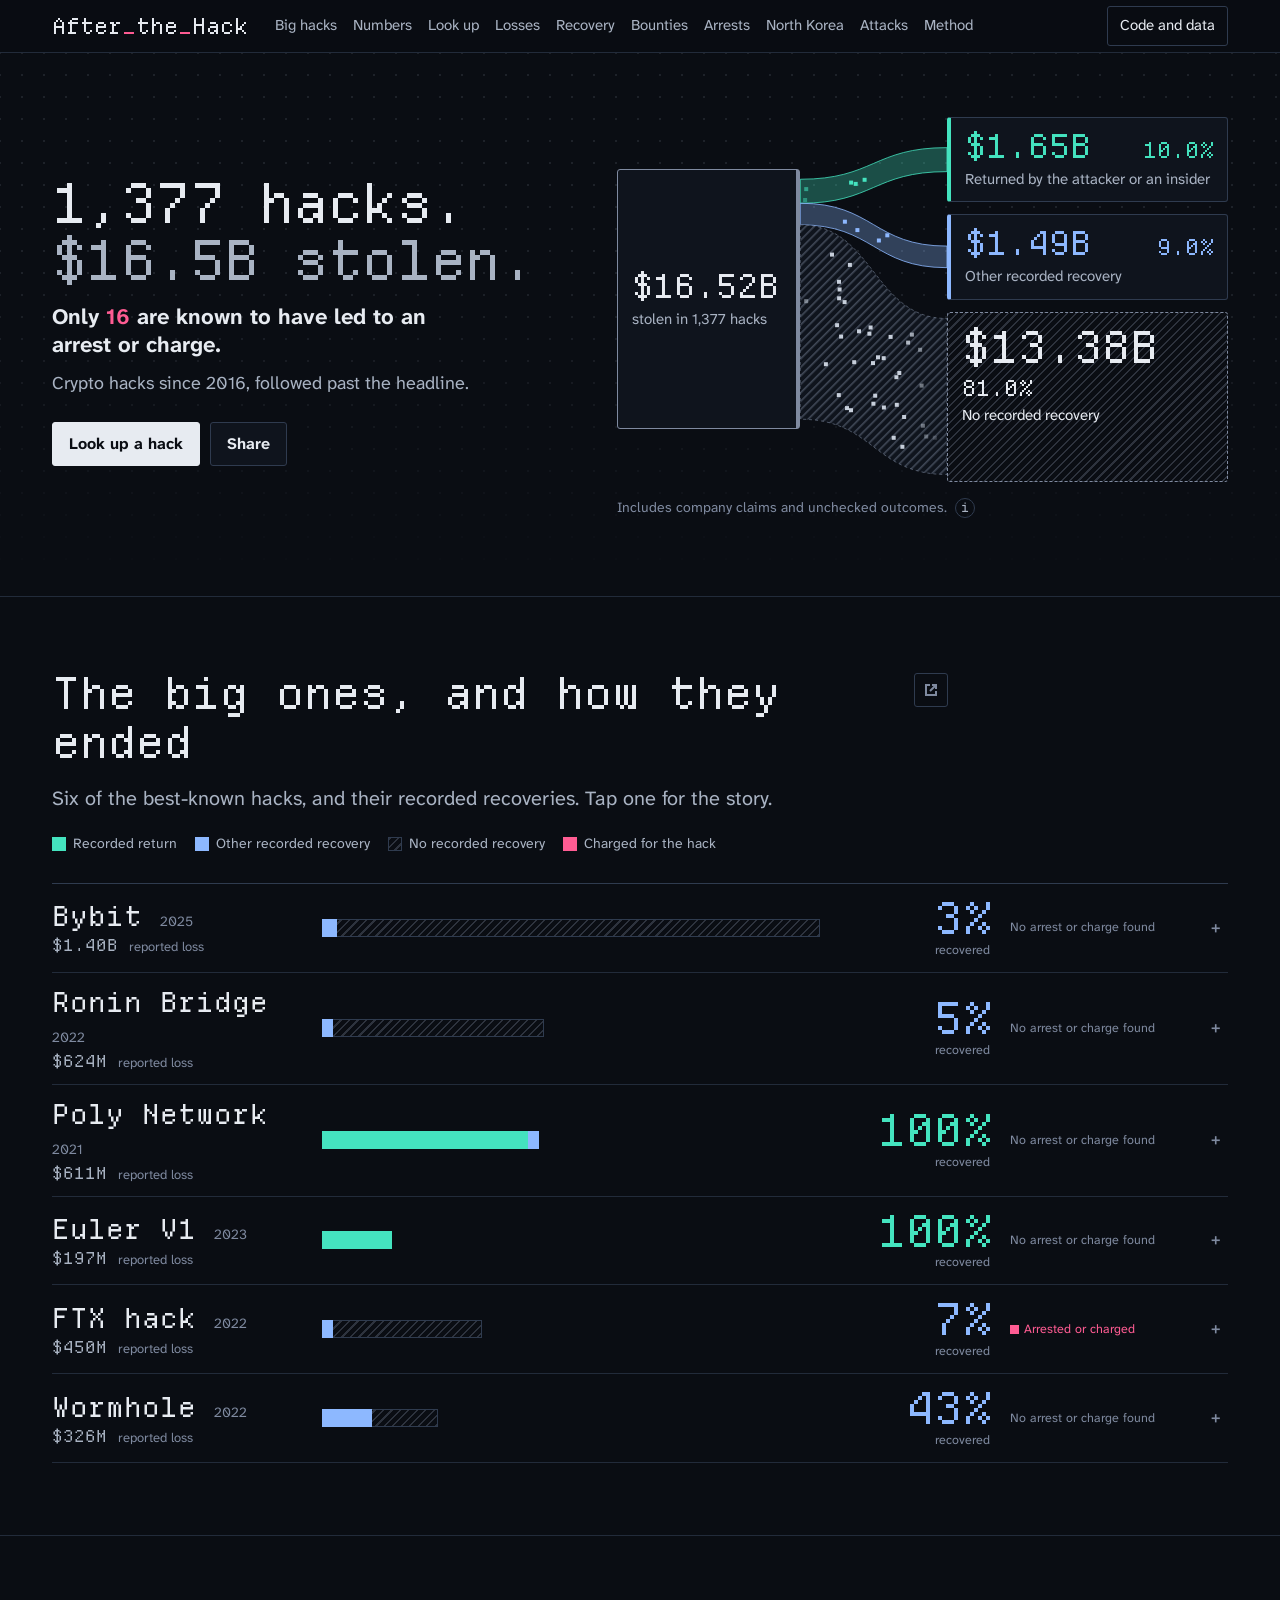
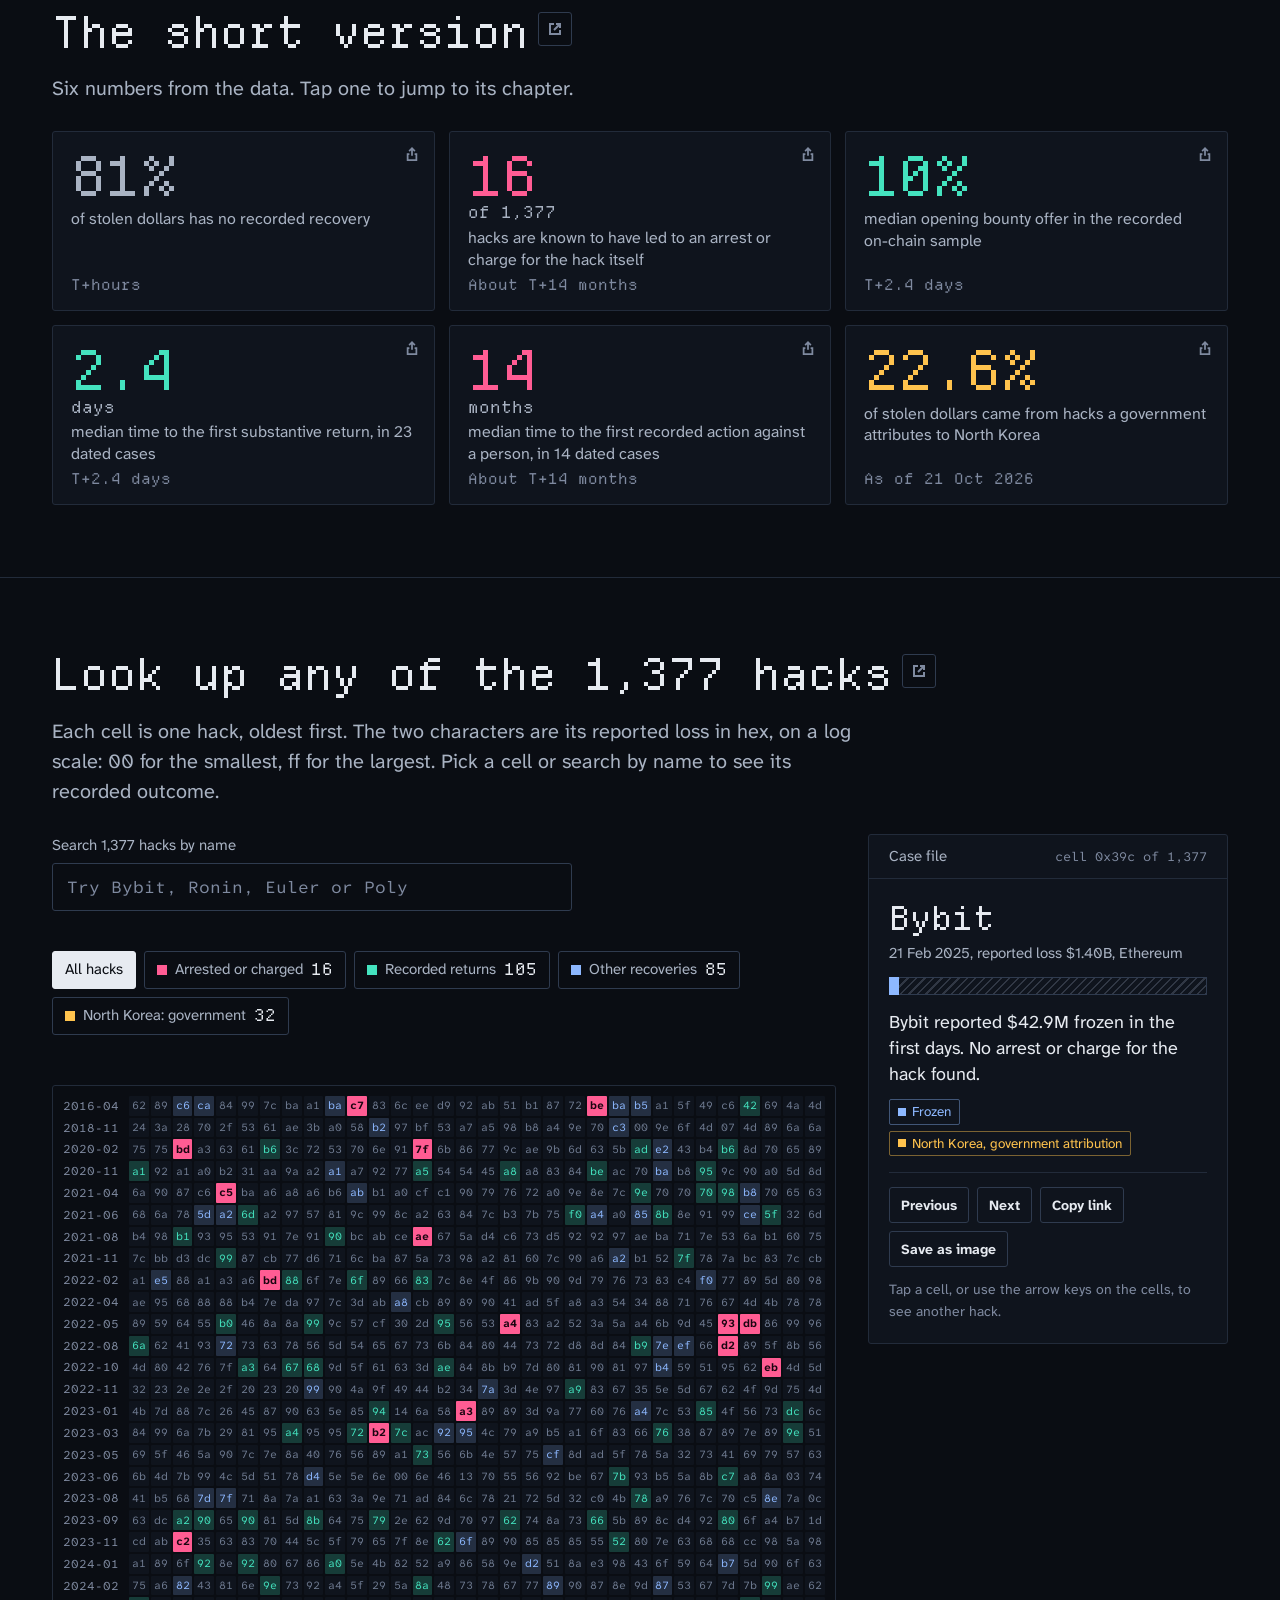
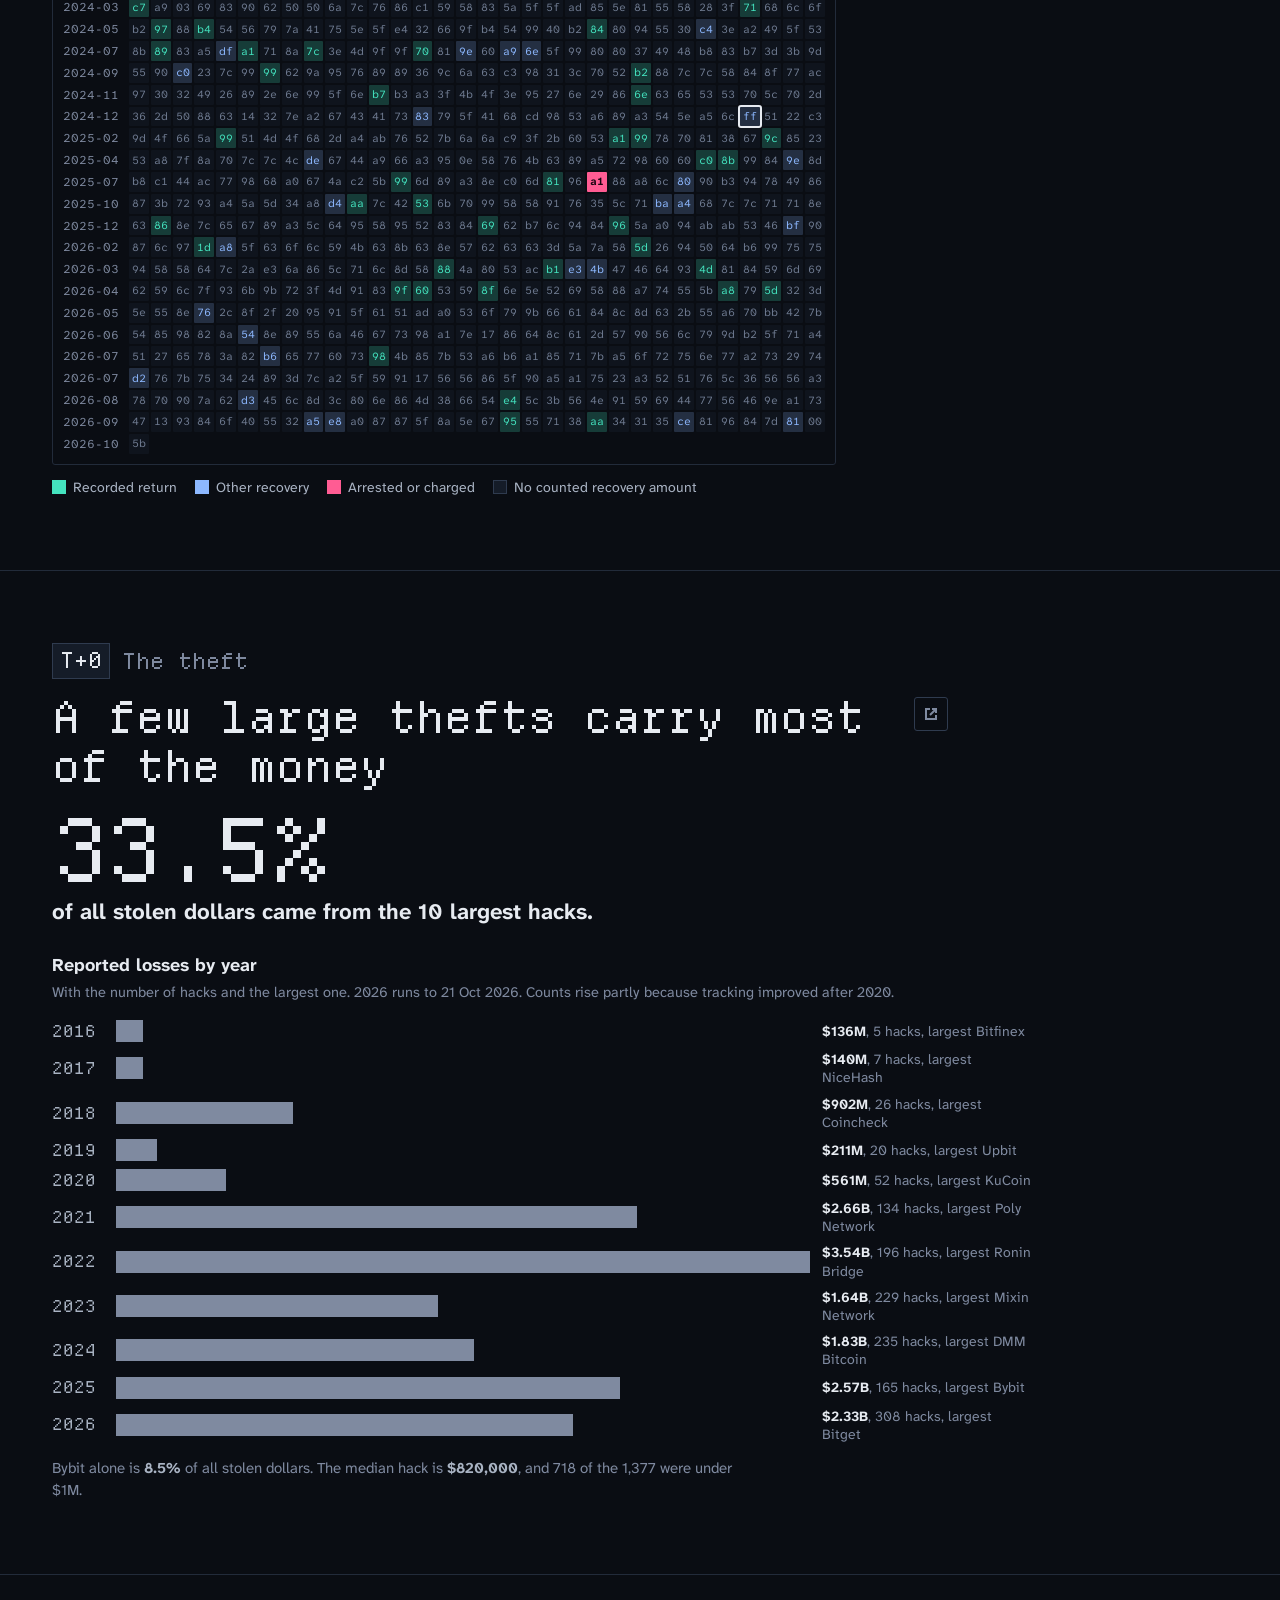
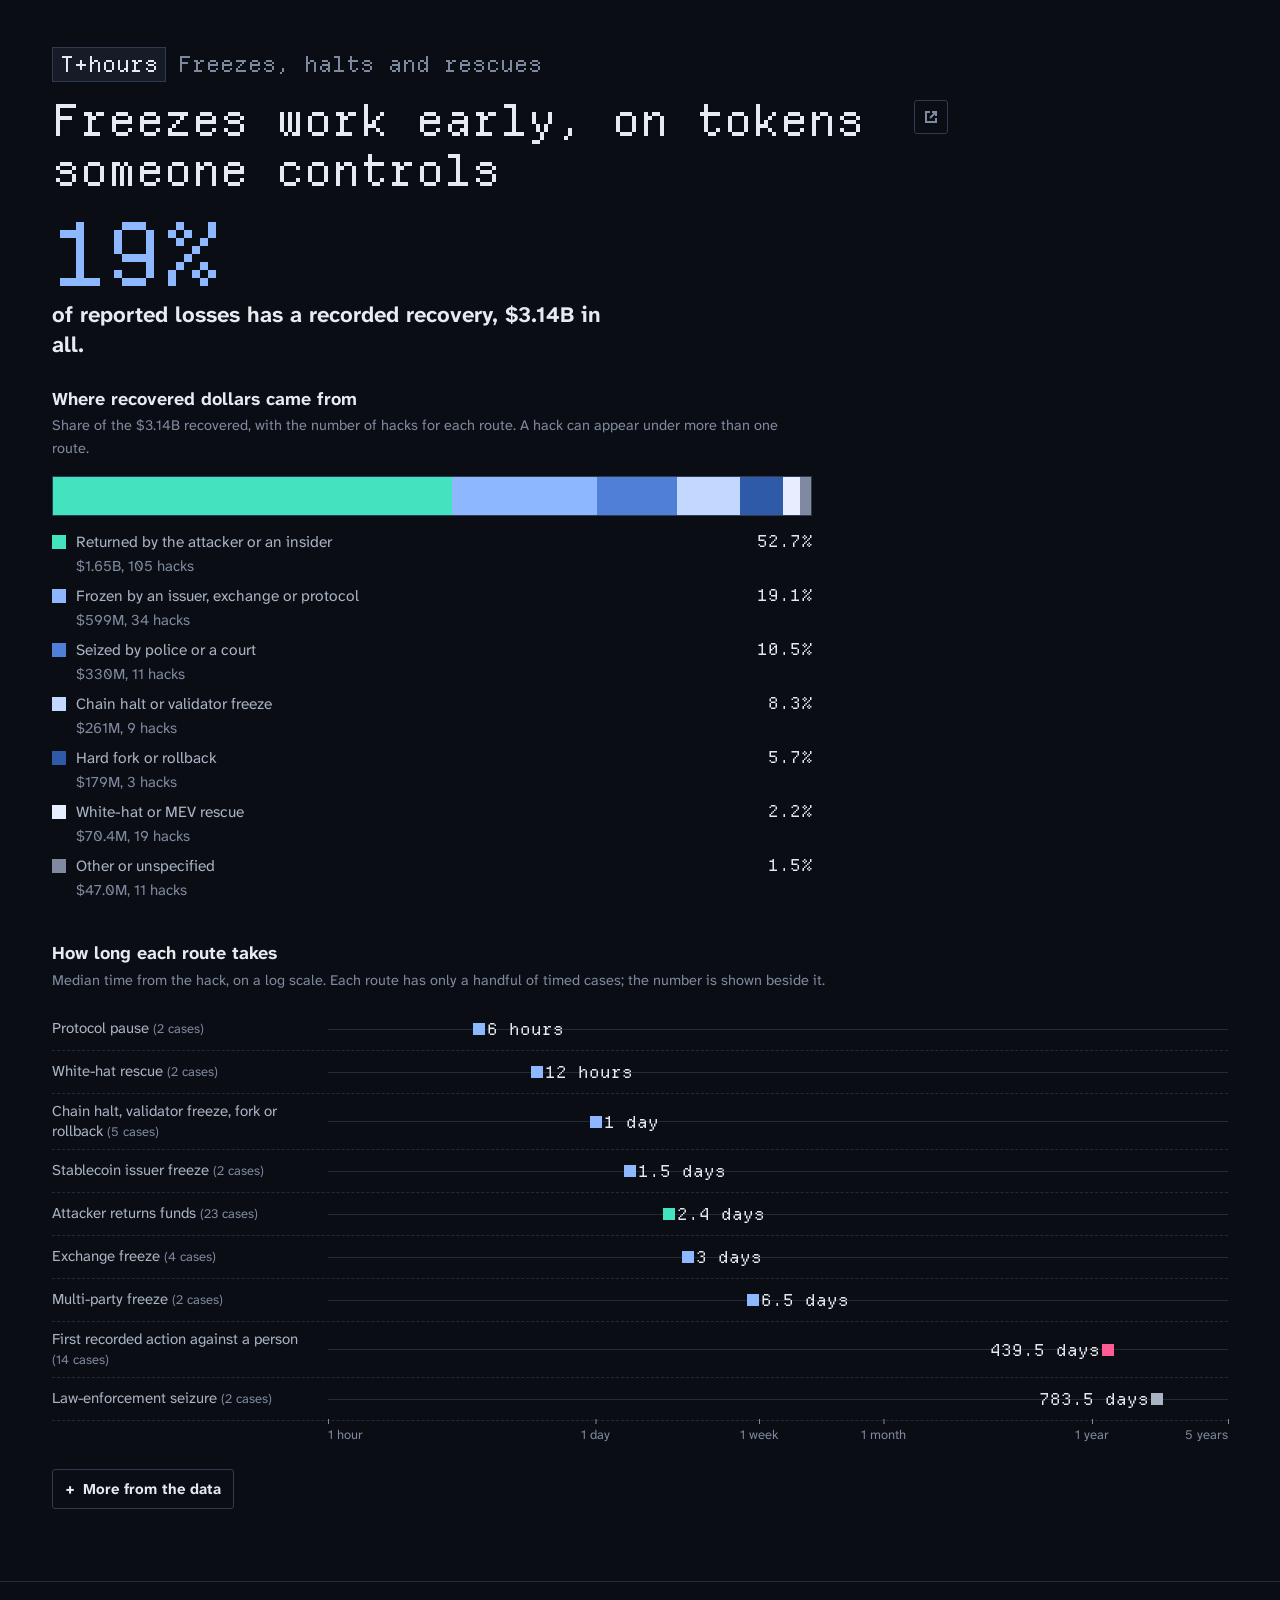
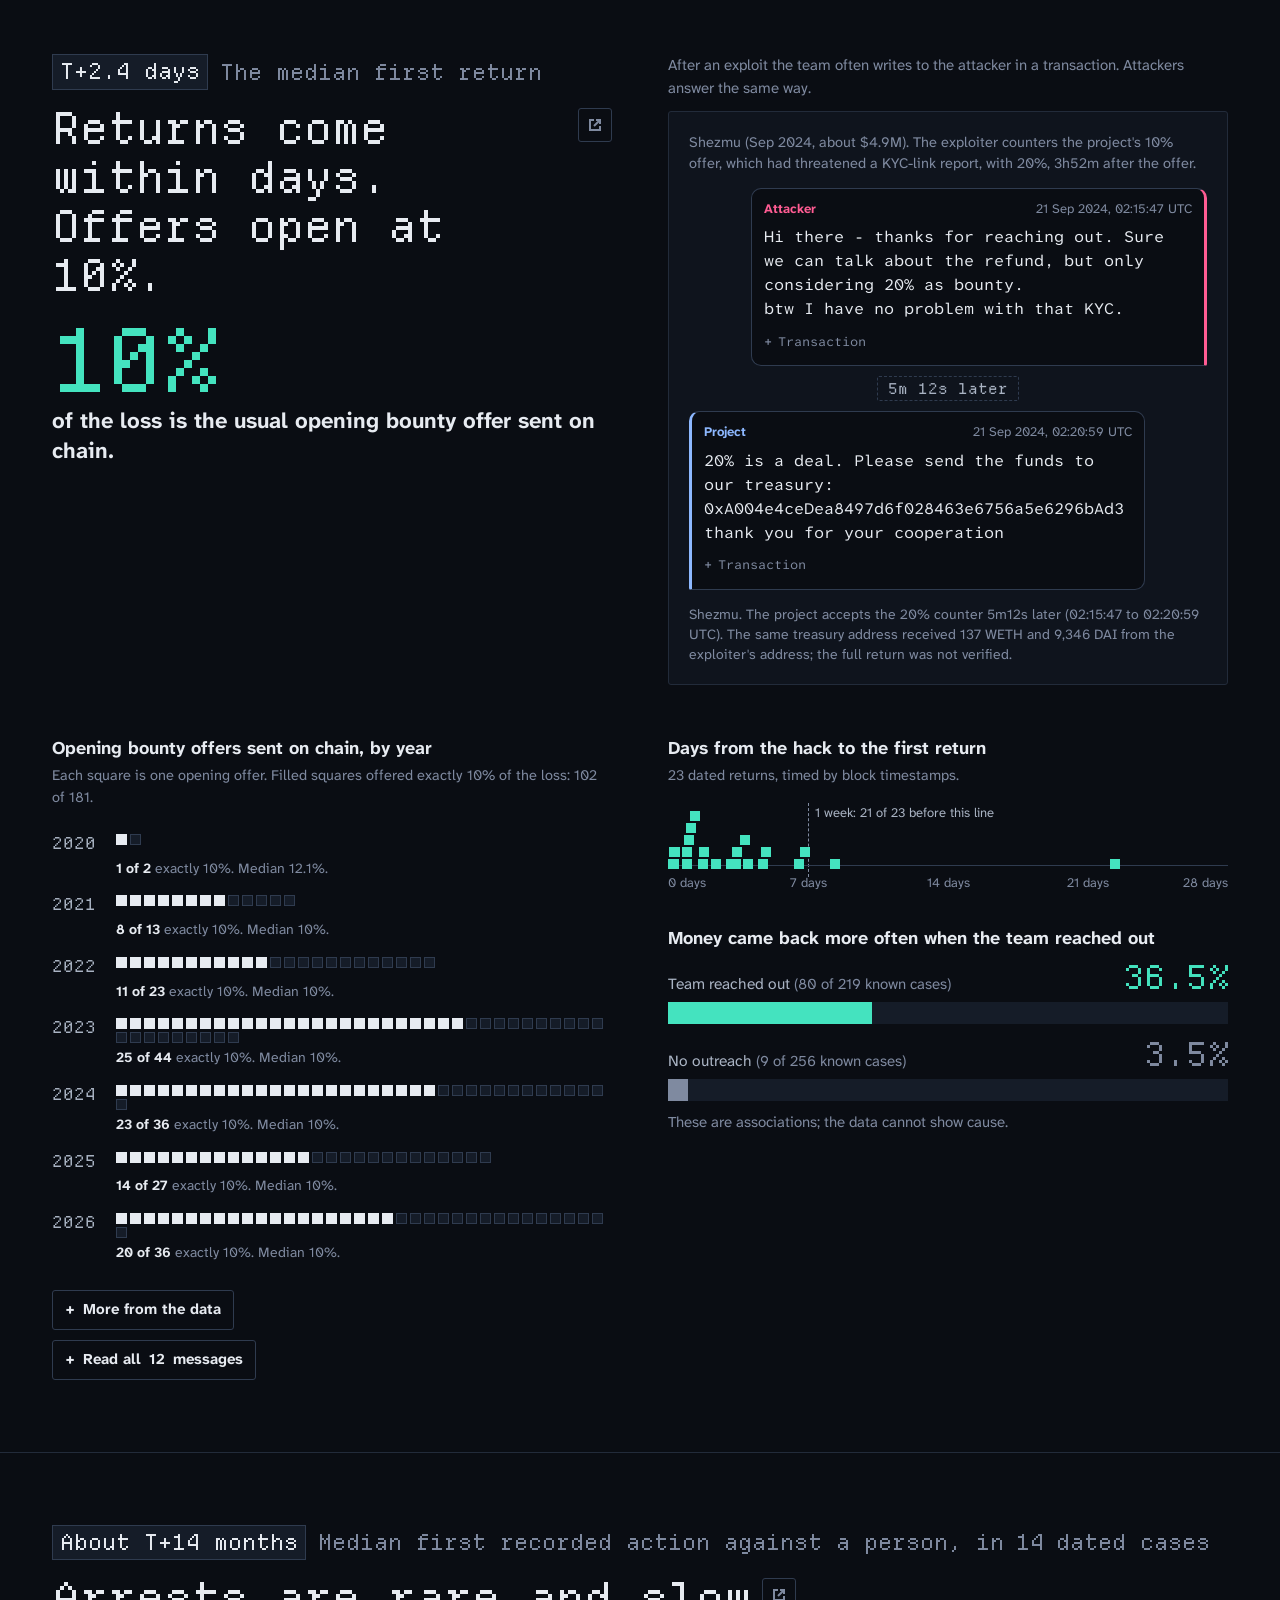
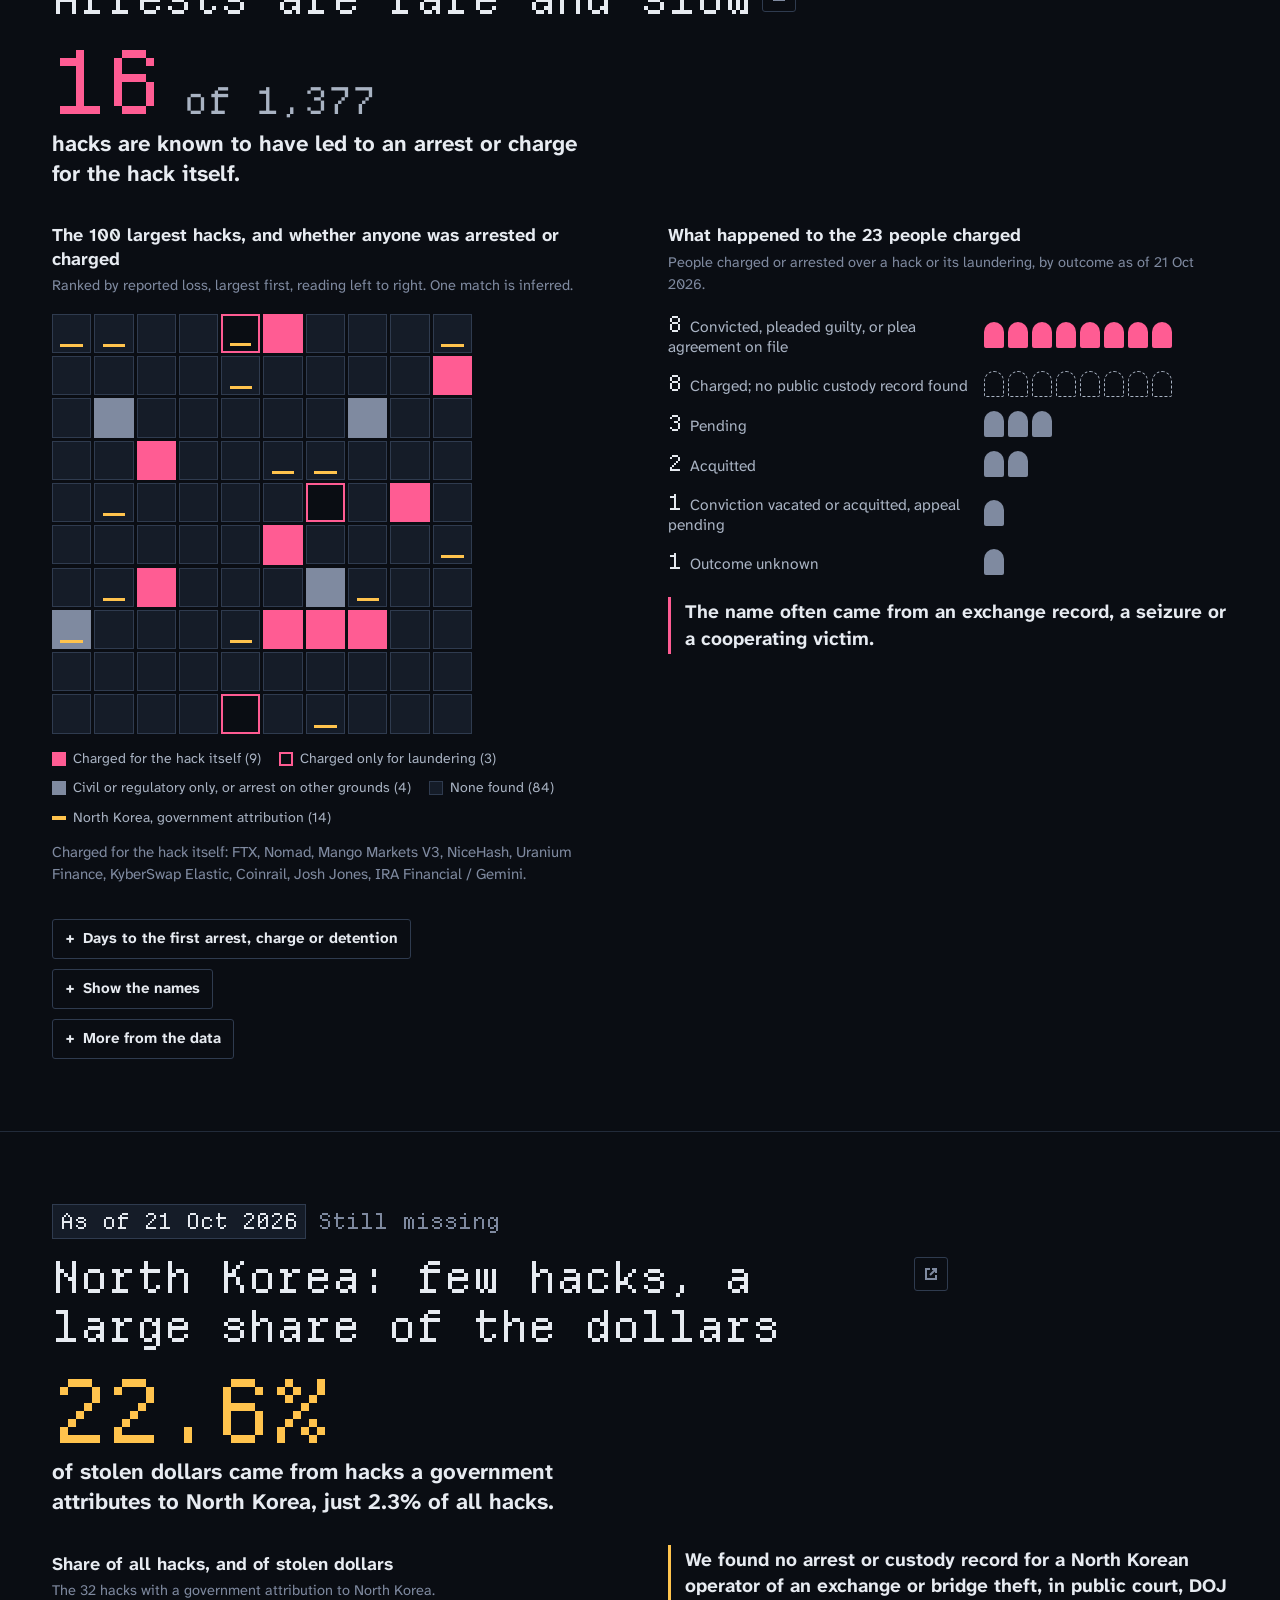
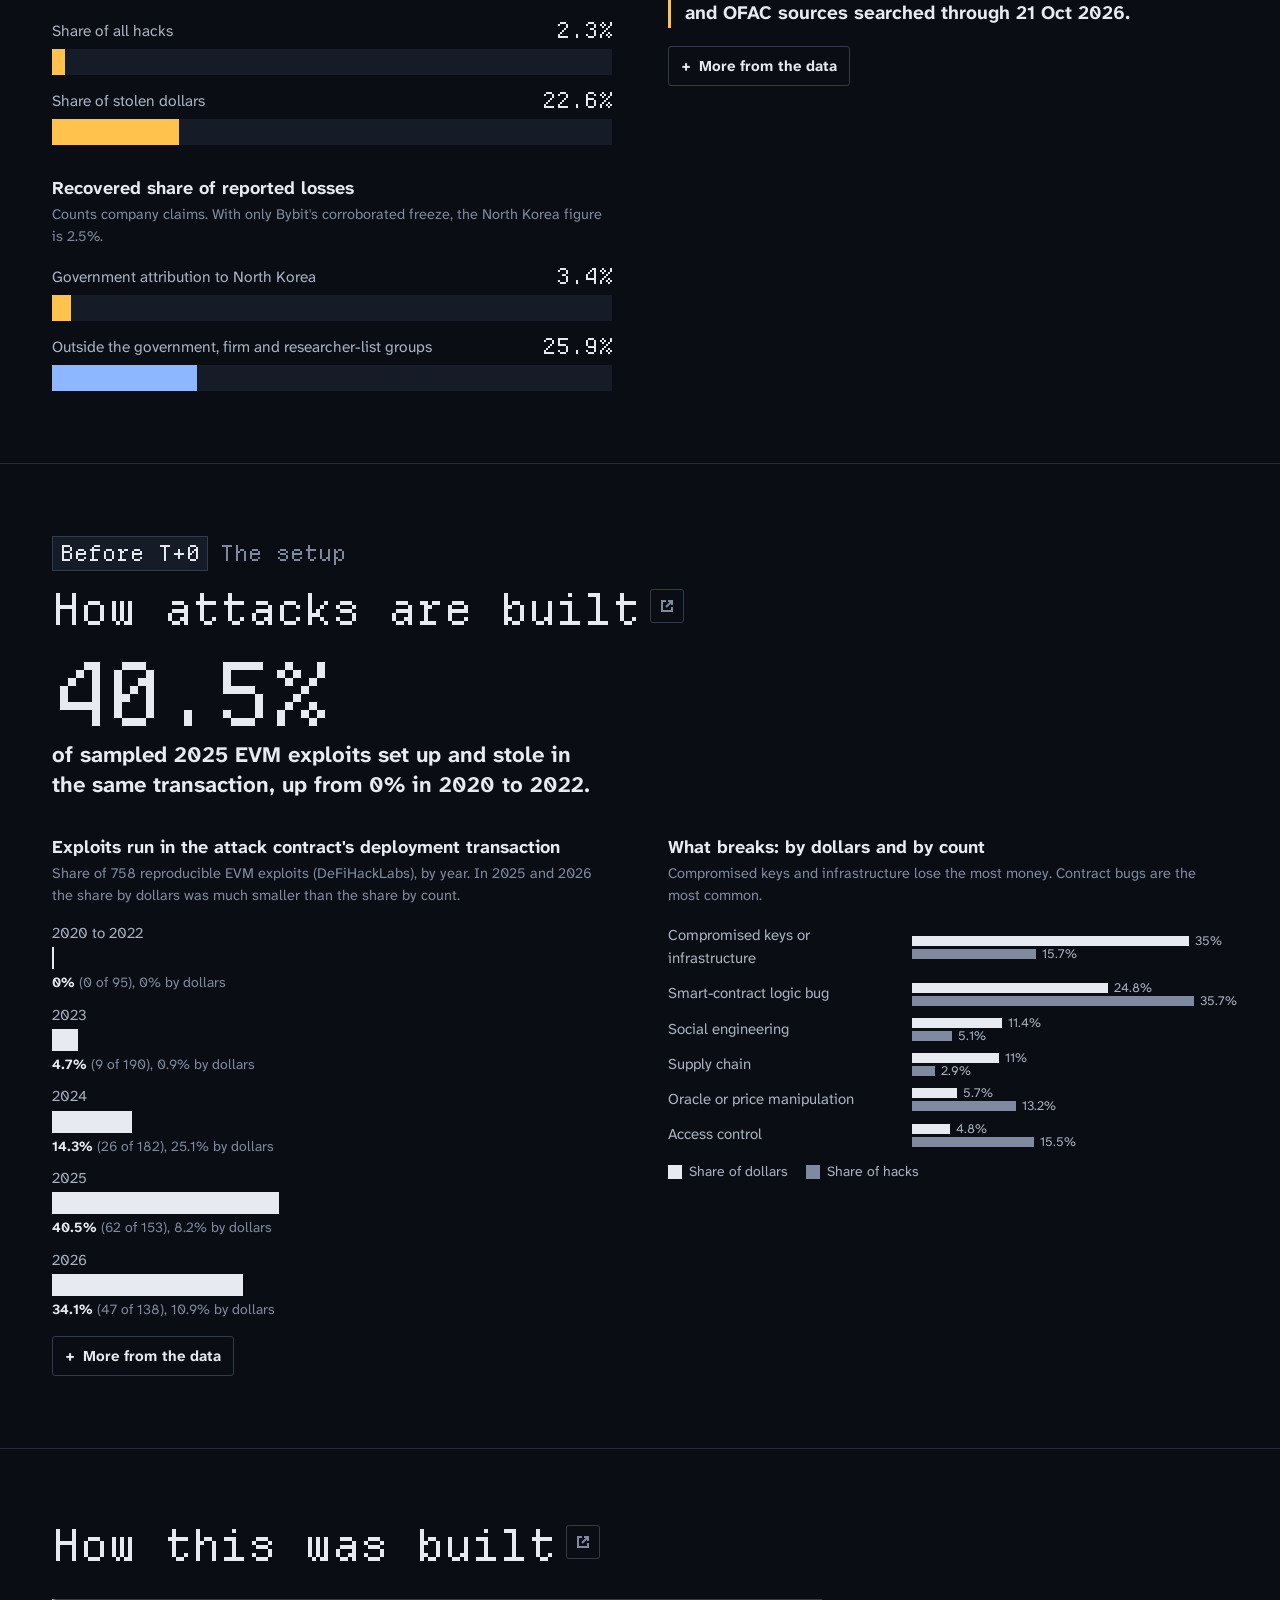
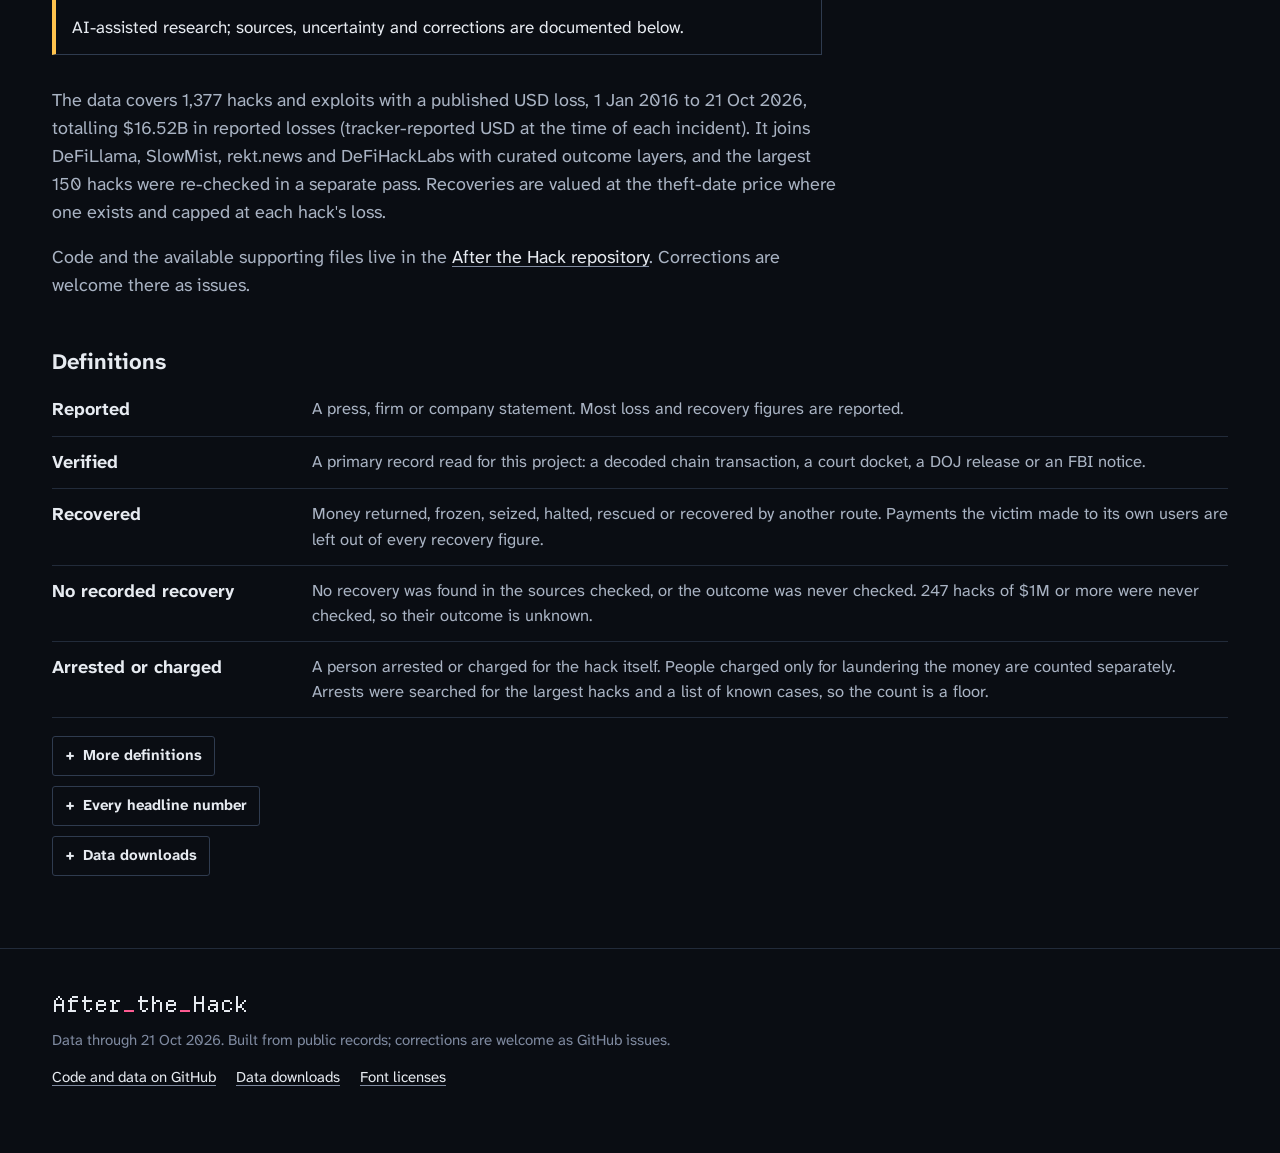
==== commit ae547131: "Remove the hero play/pause button The hero animation runs by default. It pauses while off-screen or " ====
--- a/site/index.html
+++ b/site/index.html
@@ -90,7 +90,6 @@
       </div>
       <div class="trace-foot">
         <details class="fn"><summary>Includes company claims and unchecked outcomes.</summary><p>Losses use tracker-reported USD at the time of each hack. A few recovery values are as reported at the time of recovery.<span class="unver-note"></span></p></details>
-        <button class="motion-t" type="button" id="motion" aria-label="Pause animation" aria-pressed="false"><svg class="i-pause" viewBox="0 0 16 16" aria-hidden="true"><rect x="3.5" y="3" width="3" height="10" fill="currentColor"/><rect x="9.5" y="3" width="3" height="10" fill="currentColor"/></svg><svg class="i-play" viewBox="0 0 16 16" aria-hidden="true"><path d="M4.5 2.8v10.4L13 8z" fill="currentColor"/></svg></button>
       </div>
     </figure>
 
--- a/site/assets/style.css
+++ b/site/assets/style.css
@@ -121,11 +121,6 @@
 .trace { margin: 0; }
 .trace-head { display: flex; justify-content: space-between; align-items: center; gap: 12px; margin-bottom: 12px; }
 .trace-head p { margin: 0; font-size: 15px; color: var(--ink-3); }
-.motion-t { flex: none; width: 32px; height: 32px; display: inline-grid; place-items: center; padding: 0; background: var(--bg-2); border: 1px solid var(--line-2); border-radius: 3px; color: var(--ink-3); cursor: pointer; }
-.motion-t:hover { color: var(--ink); border-color: var(--ink-3); }
-.motion-t svg { width: 14px; height: 14px; }
-.motion-t .i-play, .motion-t[aria-pressed="true"] .i-pause { display: none; }
-.motion-t[aria-pressed="true"] .i-play { display: block; }
 .trace-stage { position: relative; display: grid; grid-template-columns: 30% 1fr 46%; align-items: center; min-height: 330px; }
 .trace-svg { position: absolute; inset: 0; width: 100%; height: 100%; pointer-events: none; overflow: visible; }
 .tnode { position: relative; z-index: 1; border: 1px solid var(--line-2); background: var(--bg-2); padding: 12px 14px; border-radius: 3px; }
